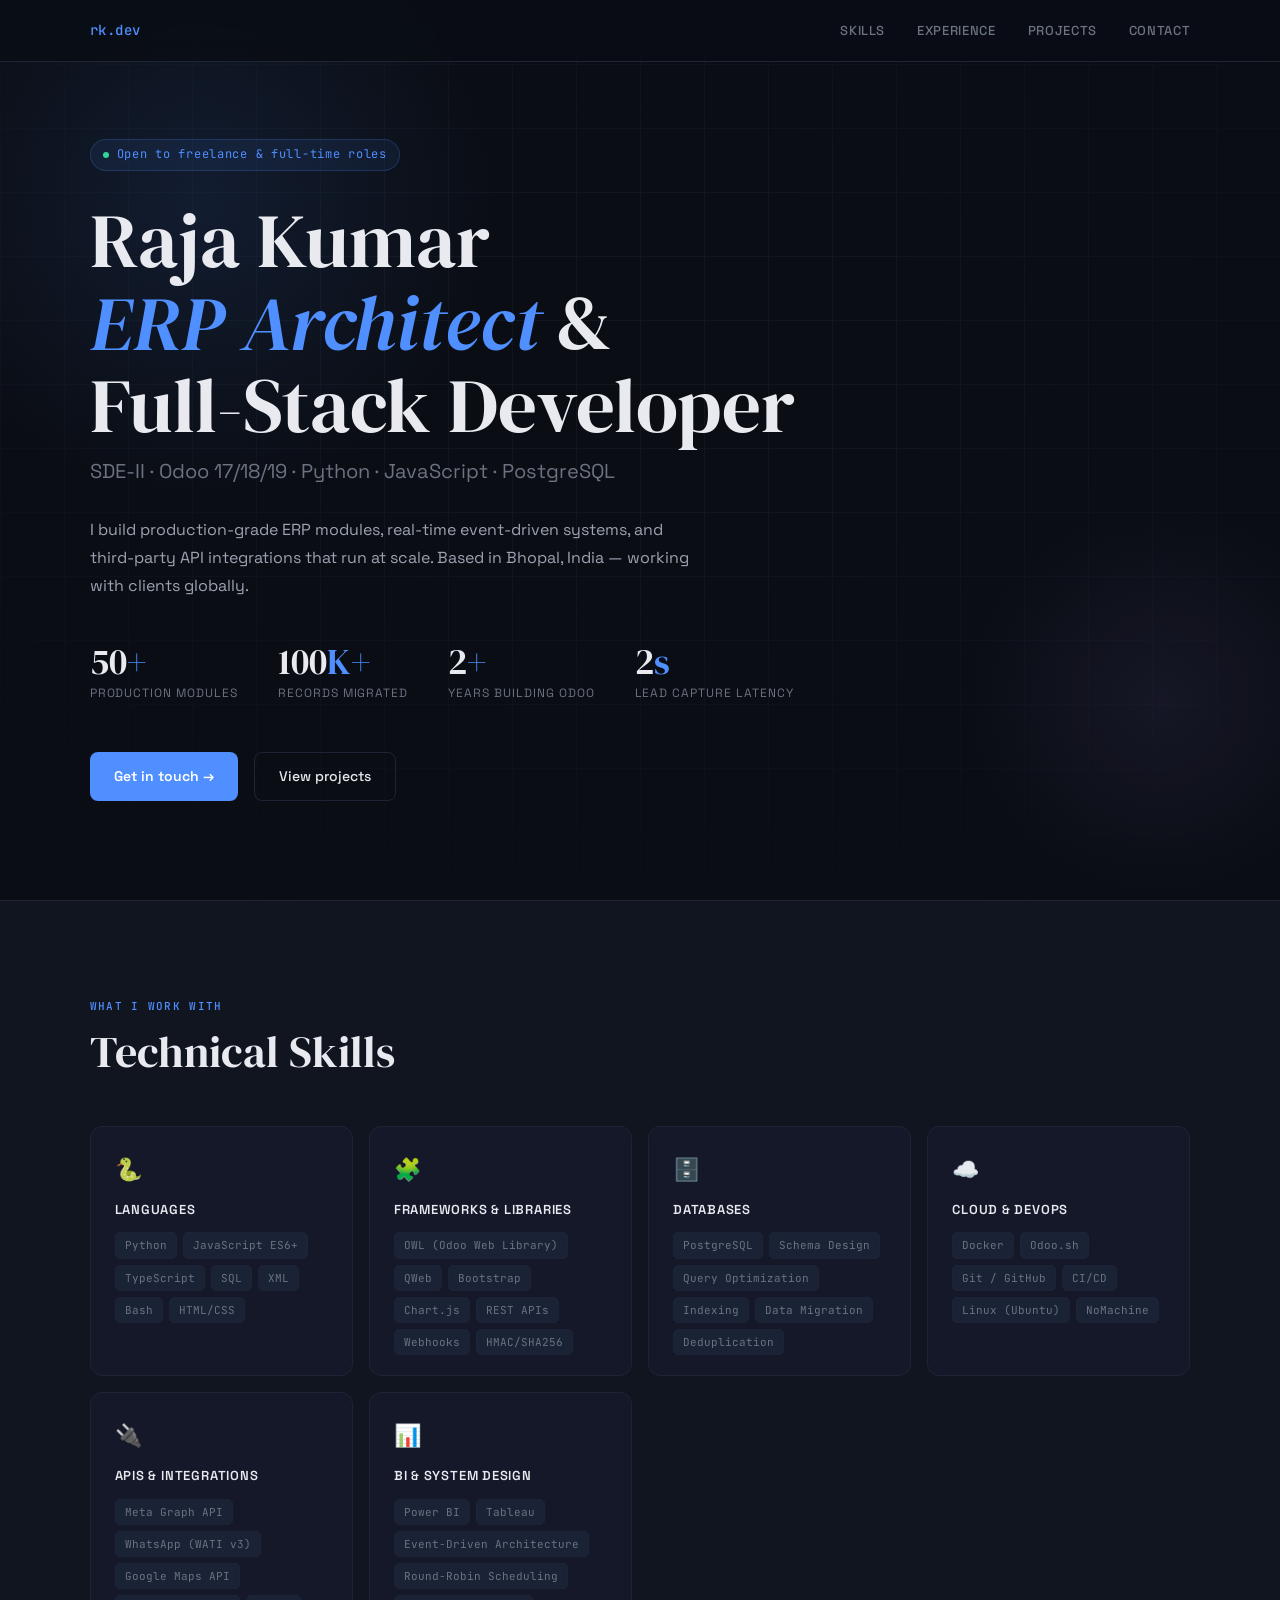
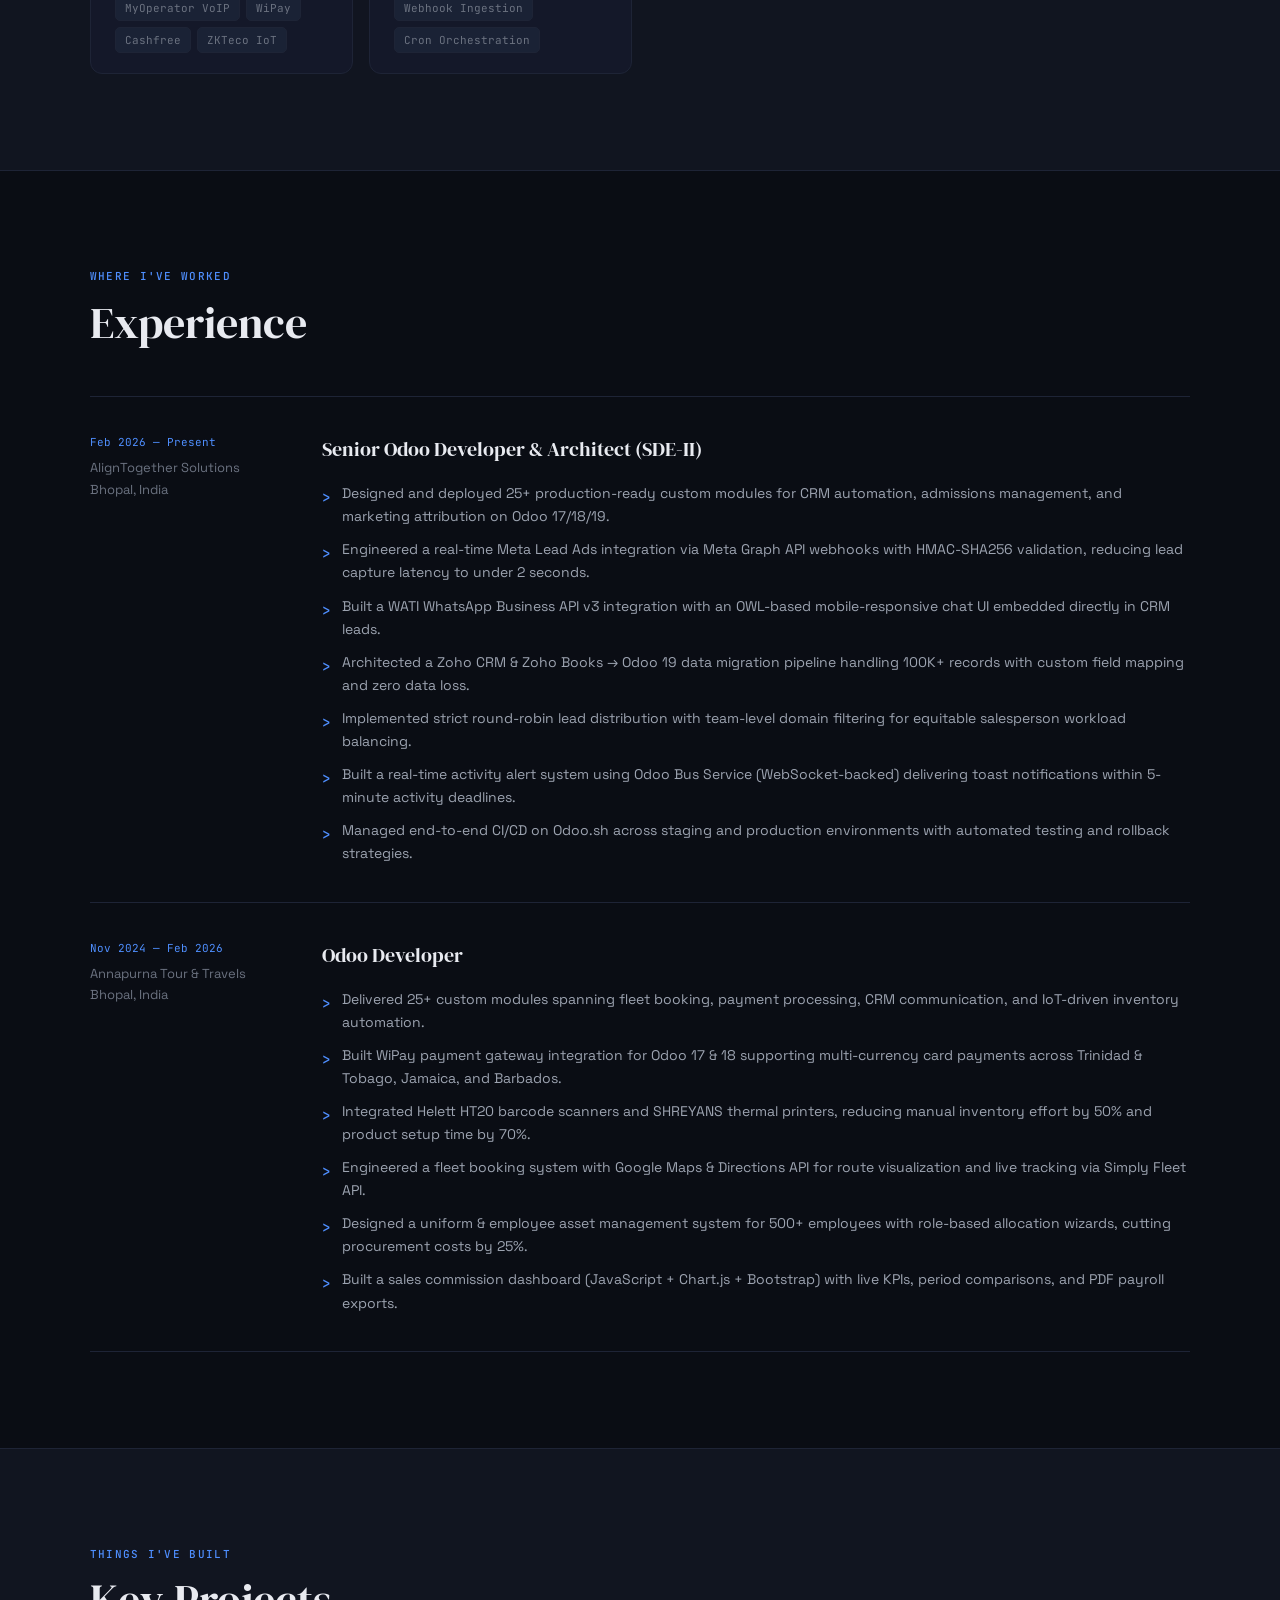
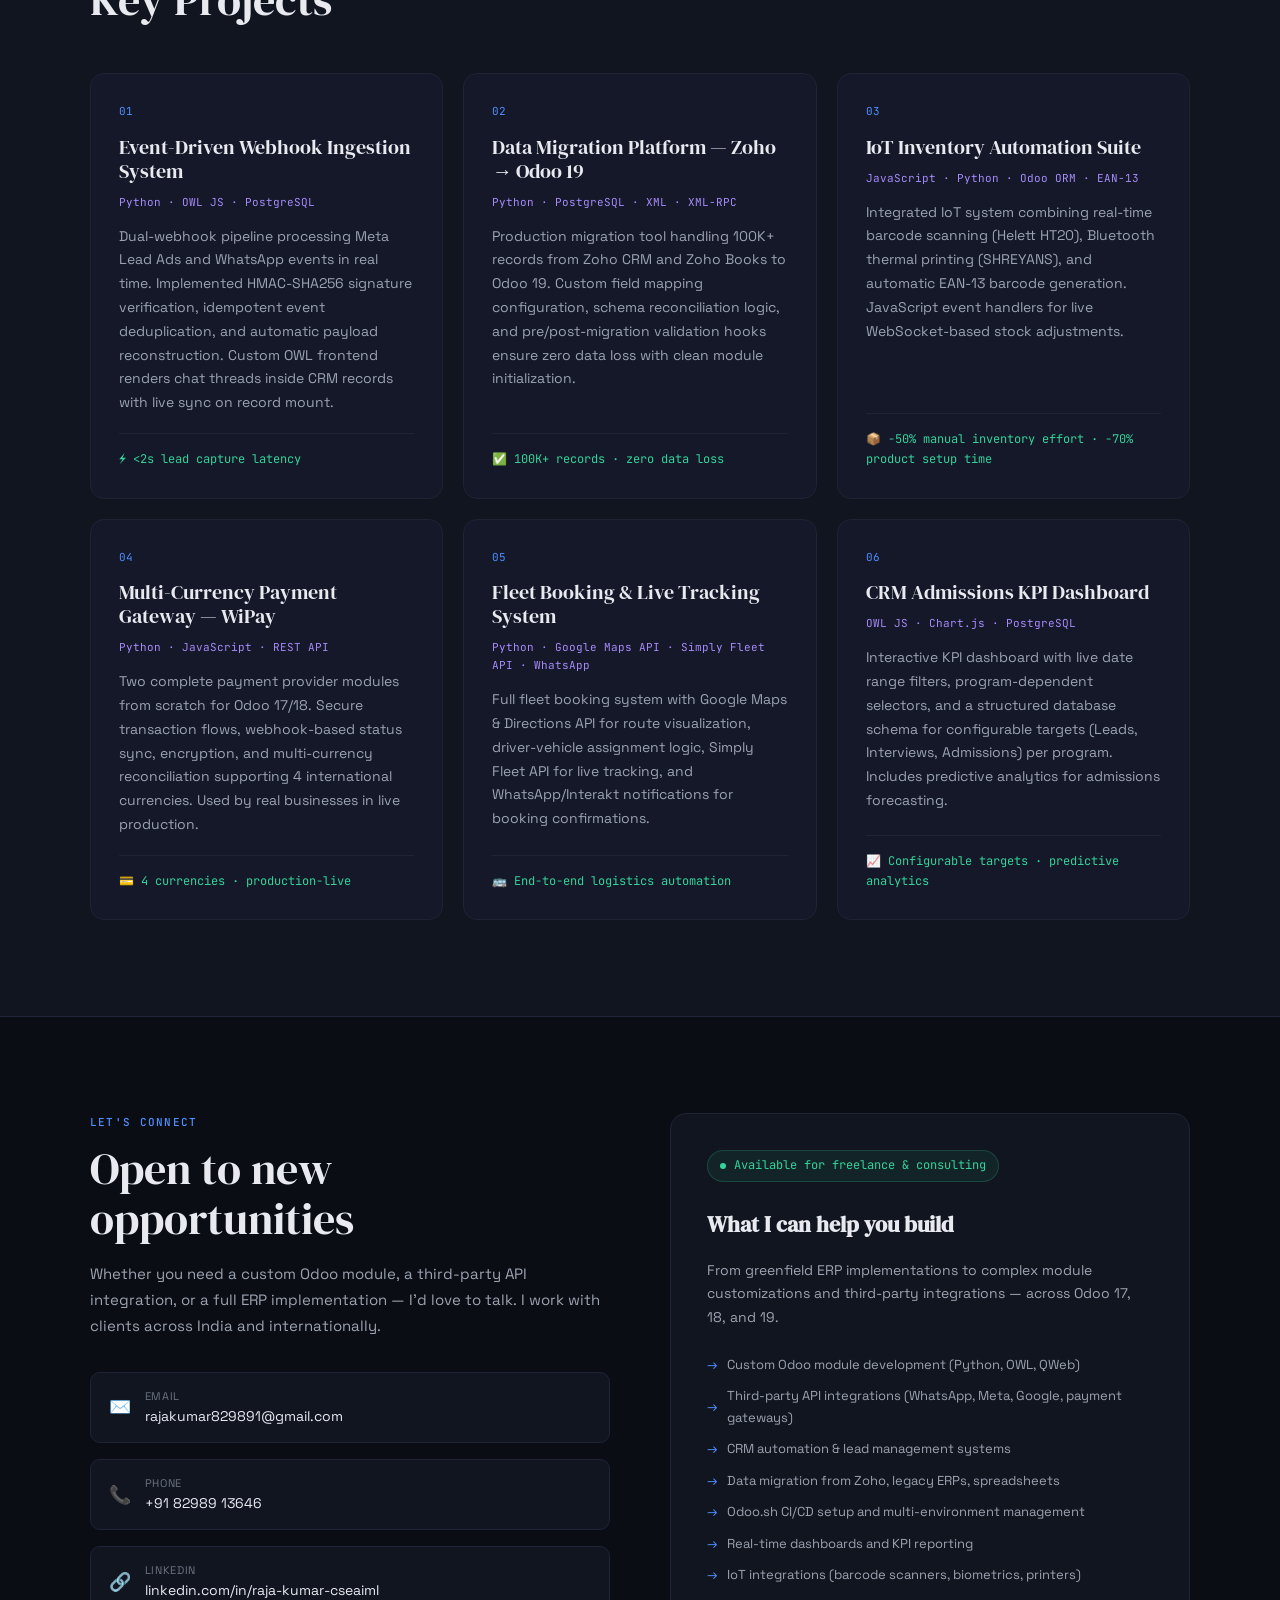
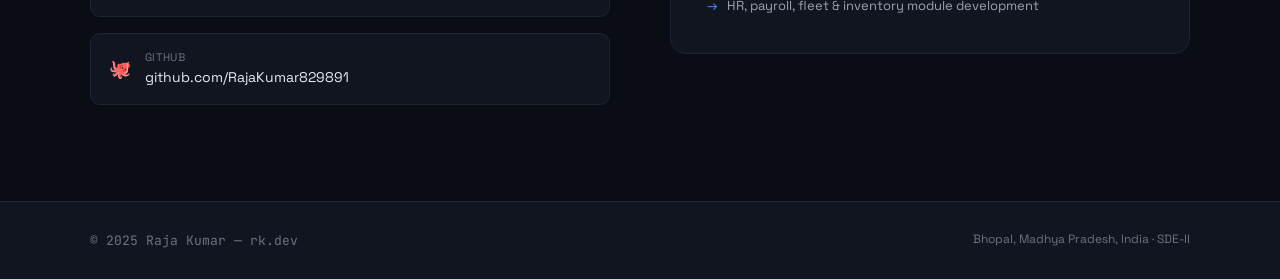
==== index.html @ e26d34e6 "Update index.html" ====
<!DOCTYPE html>
<html lang="en">
<head>
<meta charset="UTF-8">
<meta name="viewport" content="width=device-width, initial-scale=1.0">
<title>Raja Kumar — ERP Architect & Full-Stack Developer</title>
<link rel="preconnect" href="https://fonts.googleapis.com">
<link href="https://fonts.googleapis.com/css2?family=Space+Grotesk:wght@300;400;500;600;700&family=JetBrains+Mono:wght@300;400;500&family=DM+Serif+Display:ital@0;1&display=swap" rel="stylesheet">
<style>
  :root {
    --bg: #0a0d14;
    --surface: #111520;
    --surface2: #171c2b;
    --border: #1e2436;
    --accent: #4f8fff;
    --accent2: #a78bfa;
    --accent3: #34d399;
    --text: #e8eaf0;
    --muted: #6b7280;
    --tag-bg: #1a2235;
    --card: #141829;
  }

  *, *::before, *::after { box-sizing: border-box; margin: 0; padding: 0; }

  html { scroll-behavior: smooth; }

  body {
    background: var(--bg);
    color: var(--text);
    font-family: 'Space Grotesk', sans-serif;
    font-size: 15px;
    line-height: 1.65;
    overflow-x: hidden;
  }

  /* ── NAV ── */
  nav {
    position: fixed; top: 0; left: 0; right: 0; z-index: 100;
    display: flex; justify-content: space-between; align-items: center;
    padding: 18px 7vw;
    background: rgba(10,13,20,0.85);
    backdrop-filter: blur(12px);
    border-bottom: 1px solid var(--border);
  }
  .nav-logo {
    font-family: 'JetBrains Mono', monospace;
    font-size: 14px; font-weight: 500; color: var(--accent);
    letter-spacing: 0.04em;
  }
  .nav-links { display: flex; gap: 32px; list-style: none; }
  .nav-links a {
    font-size: 13px; font-weight: 500; color: var(--muted);
    text-decoration: none; letter-spacing: 0.05em; text-transform: uppercase;
    transition: color 0.2s;
  }
  .nav-links a:hover { color: var(--text); }

  /* ── HERO ── */
  .hero {
    min-height: 100vh;
    display: flex; align-items: center;
    padding: 120px 7vw 80px;
    position: relative; overflow: hidden;
  }
  .hero-grid {
    position: absolute; inset: 0;
    background-image:
      linear-gradient(var(--border) 1px, transparent 1px),
      linear-gradient(90deg, var(--border) 1px, transparent 1px);
    background-size: 64px 64px;
    opacity: 0.35;
    mask-image: radial-gradient(ellipse 80% 70% at 50% 40%, black 30%, transparent 100%);
  }
  .hero-glow {
    position: absolute;
    width: 600px; height: 600px;
    border-radius: 50%;
    background: radial-gradient(circle, rgba(79,143,255,0.12) 0%, transparent 70%);
    top: -100px; left: -100px;
    pointer-events: none;
  }
  .hero-glow2 {
    position: absolute;
    width: 400px; height: 400px;
    border-radius: 50%;
    background: radial-gradient(circle, rgba(167,139,250,0.08) 0%, transparent 70%);
    bottom: 0; right: -80px;
    pointer-events: none;
  }
  .hero-inner { position: relative; max-width: 820px; }
  .hero-eyebrow {
    display: inline-flex; align-items: center; gap: 8px;
    font-family: 'JetBrains Mono', monospace;
    font-size: 12px; font-weight: 400; color: var(--accent);
    background: rgba(79,143,255,0.08);
    border: 1px solid rgba(79,143,255,0.2);
    padding: 5px 12px; border-radius: 100px;
    margin-bottom: 28px; letter-spacing: 0.06em;
  }
  .dot { width: 6px; height: 6px; border-radius: 50%; background: var(--accent3); animation: pulse 2s infinite; }
  @keyframes pulse { 0%,100%{opacity:1;} 50%{opacity:0.4;} }

  .hero h1 {
    font-family: 'DM Serif Display', serif;
    font-size: clamp(44px, 6vw, 80px);
    line-height: 1.08;
    font-weight: 400;
    color: var(--text);
    margin-bottom: 8px;
  }
  .hero h1 span { color: var(--accent); font-style: italic; }
  .hero-sub {
    font-size: clamp(16px, 2vw, 20px);
    color: var(--muted);
    margin-bottom: 28px;
    font-weight: 400;
  }
  .hero-desc {
    font-size: 16px; color: #9ca3b0; max-width: 600px;
    line-height: 1.75; margin-bottom: 44px;
  }
  .hero-stats {
    display: flex; gap: 40px; margin-bottom: 48px;
    flex-wrap: wrap;
  }
  .stat-item { display: flex; flex-direction: column; }
  .stat-num {
    font-family: 'DM Serif Display', serif;
    font-size: 36px; color: var(--text); line-height: 1;
  }
  .stat-num span { color: var(--accent); }
  .stat-label { font-size: 12px; color: var(--muted); text-transform: uppercase; letter-spacing: 0.08em; margin-top: 4px; }

  .hero-ctas { display: flex; gap: 16px; flex-wrap: wrap; }
  .btn-primary {
    display: inline-flex; align-items: center; gap: 8px;
    background: var(--accent); color: #fff;
    padding: 12px 24px; border-radius: 8px;
    font-size: 14px; font-weight: 600; text-decoration: none;
    transition: opacity 0.2s, transform 0.2s;
  }
  .btn-primary:hover { opacity: 0.9; transform: translateY(-1px); }
  .btn-secondary {
    display: inline-flex; align-items: center; gap: 8px;
    background: transparent; color: var(--text);
    padding: 12px 24px; border-radius: 8px;
    border: 1px solid var(--border);
    font-size: 14px; font-weight: 500; text-decoration: none;
    transition: border-color 0.2s, transform 0.2s;
  }
  .btn-secondary:hover { border-color: var(--accent); transform: translateY(-1px); }

  /* ── SECTIONS ── */
  section { padding: 96px 7vw; }
  .section-label {
    font-family: 'JetBrains Mono', monospace;
    font-size: 11px; font-weight: 500; color: var(--accent);
    text-transform: uppercase; letter-spacing: 0.12em;
    margin-bottom: 12px;
  }
  .section-title {
    font-family: 'DM Serif Display', serif;
    font-size: clamp(28px, 3.5vw, 44px);
    font-weight: 400; color: var(--text);
    line-height: 1.15; margin-bottom: 48px;
  }
  .divider {
    width: 100%; height: 1px; background: var(--border);
    margin: 0;
  }

  /* ── SKILLS ── */
  #skills { background: var(--surface); }
  .skills-grid {
    display: grid;
    grid-template-columns: repeat(auto-fit, minmax(260px, 1fr));
    gap: 16px;
  }
  .skill-card {
    background: var(--card);
    border: 1px solid var(--border);
    border-radius: 12px;
    padding: 24px 24px 20px;
    transition: border-color 0.2s, transform 0.2s;
  }
  .skill-card:hover { border-color: rgba(79,143,255,0.35); transform: translateY(-2px); }
  .skill-card-icon { font-size: 22px; margin-bottom: 12px; }
  .skill-card-title {
    font-size: 13px; font-weight: 600; color: var(--text);
    text-transform: uppercase; letter-spacing: 0.06em; margin-bottom: 12px;
  }
  .tags { display: flex; flex-wrap: wrap; gap: 6px; }
  .tag {
    font-family: 'JetBrains Mono', monospace;
    font-size: 11px; color: var(--muted);
    background: var(--tag-bg); border: 1px solid var(--border);
    padding: 3px 9px; border-radius: 5px;
  }

  /* ── EXPERIENCE ── */
  #experience { background: var(--bg); }
  .exp-list { display: flex; flex-direction: column; gap: 0; }
  .exp-item {
    display: grid; grid-template-columns: 200px 1fr;
    gap: 32px; padding: 36px 0;
    border-bottom: 1px solid var(--border);
  }
  .exp-item:first-child { border-top: 1px solid var(--border); }
  .exp-meta {}
  .exp-period {
    font-family: 'JetBrains Mono', monospace;
    font-size: 11px; color: var(--accent); margin-bottom: 6px;
  }
  .exp-company { font-size: 13px; color: var(--muted); font-weight: 400; }
  .exp-role {
    font-family: 'DM Serif Display', serif;
    font-size: 20px; color: var(--text); margin-bottom: 16px;
  }
  .exp-bullets { padding-left: 0; list-style: none; display: flex; flex-direction: column; gap: 10px; }
  .exp-bullets li {
    display: flex; gap: 12px; font-size: 14px; color: #9ca3b0; line-height: 1.65;
  }
  .bullet-dot { color: var(--accent); font-size: 18px; line-height: 1.5; flex-shrink: 0; }

  /* ── PROJECTS ── */
  #projects { background: var(--surface); }
  .projects-grid {
    display: grid;
    grid-template-columns: repeat(auto-fit, minmax(300px, 1fr));
    gap: 20px;
  }
  .project-card {
    background: var(--card);
    border: 1px solid var(--border);
    border-radius: 14px;
    padding: 28px;
    display: flex; flex-direction: column;
    transition: border-color 0.2s, transform 0.2s;
    position: relative; overflow: hidden;
  }
  .project-card::before {
    content: '';
    position: absolute; top: 0; left: 0; right: 0; height: 2px;
    background: linear-gradient(90deg, var(--accent), var(--accent2));
    opacity: 0; transition: opacity 0.2s;
  }
  .project-card:hover { border-color: rgba(79,143,255,0.3); transform: translateY(-3px); }
  .project-card:hover::before { opacity: 1; }
  .project-num {
    font-family: 'JetBrains Mono', monospace;
    font-size: 11px; color: var(--accent); margin-bottom: 14px;
  }
  .project-title {
    font-family: 'DM Serif Display', serif;
    font-size: 20px; color: var(--text); margin-bottom: 10px; line-height: 1.2;
  }
  .project-stack {
    font-family: 'JetBrains Mono', monospace;
    font-size: 11px; color: var(--accent2); margin-bottom: 14px;
  }
  .project-desc { font-size: 14px; color: #9ca3b0; line-height: 1.7; flex: 1; }
  .project-impact {
    margin-top: 18px; padding-top: 16px;
    border-top: 1px solid var(--border);
    font-size: 12px; color: var(--accent3);
    font-family: 'JetBrains Mono', monospace;
  }

  /* ── CONTACT ── */
  #contact { background: var(--bg); }
  .contact-inner {
    display: grid; grid-template-columns: 1fr 1fr; gap: 60px; align-items: start;
  }
  .contact-text { }
  .contact-title {
    font-family: 'DM Serif Display', serif;
    font-size: clamp(28px, 3.5vw, 44px);
    font-weight: 400; color: var(--text); line-height: 1.15; margin-bottom: 16px;
  }
  .contact-desc { font-size: 15px; color: #9ca3b0; line-height: 1.75; margin-bottom: 32px; }
  .contact-links { display: flex; flex-direction: column; gap: 16px; }
  .contact-link {
    display: flex; align-items: center; gap: 14px;
    font-size: 14px; color: var(--text); text-decoration: none;
    padding: 14px 18px;
    background: var(--surface); border: 1px solid var(--border); border-radius: 10px;
    transition: border-color 0.2s;
  }
  .contact-link:hover { border-color: var(--accent); }
  .contact-link-icon { font-size: 18px; width: 22px; text-align: center; }
  .contact-link-label { font-size: 11px; color: var(--muted); text-transform: uppercase; letter-spacing: 0.06em; }
  .contact-right {
    background: var(--surface);
    border: 1px solid var(--border);
    border-radius: 16px;
    padding: 36px;
  }
  .contact-available {
    display: inline-flex; align-items: center; gap: 8px;
    font-family: 'JetBrains Mono', monospace;
    font-size: 12px; color: var(--accent3);
    background: rgba(52,211,153,0.08); border: 1px solid rgba(52,211,153,0.2);
    padding: 5px 12px; border-radius: 100px;
    margin-bottom: 24px;
  }
  .contact-right h3 {
    font-family: 'DM Serif Display', serif;
    font-size: 22px; color: var(--text); margin-bottom: 16px;
  }
  .contact-right p { font-size: 14px; color: #9ca3b0; line-height: 1.7; margin-bottom: 24px; }
  .expertise-list { list-style: none; display: flex; flex-direction: column; gap: 10px; }
  .expertise-list li {
    display: flex; align-items: center; gap: 10px;
    font-size: 13px; color: #9ca3b0;
  }
  .expertise-list li::before { content: '→'; color: var(--accent); font-size: 13px; }

  /* ── FOOTER ── */
  footer {
    background: var(--surface);
    border-top: 1px solid var(--border);
    padding: 28px 7vw;
    display: flex; justify-content: space-between; align-items: center;
    flex-wrap: wrap; gap: 12px;
  }
  .footer-name {
    font-family: 'JetBrains Mono', monospace;
    font-size: 13px; color: var(--muted);
  }
  .footer-note { font-size: 12px; color: var(--muted); }

  /* ── RESPONSIVE ── */
  @media (max-width: 768px) {
    nav { padding: 16px 5vw; }
    .nav-links { display: none; }
    section { padding: 72px 5vw; }
    .hero { padding: 100px 5vw 60px; }
    .exp-item { grid-template-columns: 1fr; gap: 12px; }
    .contact-inner { grid-template-columns: 1fr; gap: 40px; }
    footer { flex-direction: column; text-align: center; }
  }

  /* ── SCROLL REVEAL (lightweight) ── */
  .reveal { opacity: 0; transform: translateY(20px); transition: opacity 0.5s ease, transform 0.5s ease; }
  .reveal.visible { opacity: 1; transform: none; }
</style>
</head>
<body>

<!-- NAV -->
<nav>
  <div class="nav-logo">rk.dev</div>
  <ul class="nav-links">
    <li><a href="#skills">Skills</a></li>
    <li><a href="#experience">Experience</a></li>
    <li><a href="#projects">Projects</a></li>
    <li><a href="#contact">Contact</a></li>
  </ul>
</nav>

<!-- HERO -->
<section class="hero" id="home">
  <div class="hero-grid"></div>
  <div class="hero-glow"></div>
  <div class="hero-glow2"></div>
  <div class="hero-inner">
    <div class="hero-eyebrow">
      <span class="dot"></span>
      Open to freelance & full-time roles
    </div>
    <h1>Raja Kumar<br><span>ERP Architect</span> &<br>Full-Stack Developer</h1>
    <p class="hero-sub">SDE-II · Odoo 17/18/19 · Python · JavaScript · PostgreSQL</p>
    <p class="hero-desc">
      I build production-grade ERP modules, real-time event-driven systems, and third-party API integrations
      that run at scale. Based in Bhopal, India — working with clients globally.
    </p>
    <div class="hero-stats">
      <div class="stat-item">
        <span class="stat-num">50<span>+</span></span>
        <span class="stat-label">Production Modules</span>
      </div>
      <div class="stat-item">
        <span class="stat-num">100<span>K+</span></span>
        <span class="stat-label">Records Migrated</span>
      </div>
      <div class="stat-item">
        <span class="stat-num">2<span>+</span></span>
        <span class="stat-label">Years Building Odoo</span>
      </div>
      <div class="stat-item">
        <span class="stat-num">2<span>s</span></span>
        <span class="stat-label">Lead Capture Latency</span>
      </div>
    </div>
    <div class="hero-ctas">
      <a href="#contact" class="btn-primary">Get in touch →</a>
      <a href="#projects" class="btn-secondary">View projects</a>
    </div>
  </div>
</section>

<div class="divider"></div>

<!-- SKILLS -->
<section id="skills">
  <p class="section-label">What I work with</p>
  <h2 class="section-title">Technical Skills</h2>
  <div class="skills-grid">

    <div class="skill-card reveal">
      <div class="skill-card-icon">🐍</div>
      <div class="skill-card-title">Languages</div>
      <div class="tags">
        <span class="tag">Python</span>
        <span class="tag">JavaScript ES6+</span>
        <span class="tag">TypeScript</span>
        <span class="tag">SQL</span>
        <span class="tag">XML</span>
        <span class="tag">Bash</span>
        <span class="tag">HTML/CSS</span>
      </div>
    </div>

    <div class="skill-card reveal">
      <div class="skill-card-icon">🧩</div>
      <div class="skill-card-title">Frameworks & Libraries</div>
      <div class="tags">
        <span class="tag">OWL (Odoo Web Library)</span>
        <span class="tag">QWeb</span>
        <span class="tag">Bootstrap</span>
        <span class="tag">Chart.js</span>
        <span class="tag">REST APIs</span>
        <span class="tag">Webhooks</span>
        <span class="tag">HMAC/SHA256</span>
      </div>
    </div>

    <div class="skill-card reveal">
      <div class="skill-card-icon">🗄️</div>
      <div class="skill-card-title">Databases</div>
      <div class="tags">
        <span class="tag">PostgreSQL</span>
        <span class="tag">Schema Design</span>
        <span class="tag">Query Optimization</span>
        <span class="tag">Indexing</span>
        <span class="tag">Data Migration</span>
        <span class="tag">Deduplication</span>
      </div>
    </div>

    <div class="skill-card reveal">
      <div class="skill-card-icon">☁️</div>
      <div class="skill-card-title">Cloud & DevOps</div>
      <div class="tags">
        <span class="tag">Docker</span>
        <span class="tag">Odoo.sh</span>
        <span class="tag">Git / GitHub</span>
        <span class="tag">CI/CD</span>
        <span class="tag">Linux (Ubuntu)</span>
        <span class="tag">NoMachine</span>
      </div>
    </div>

    <div class="skill-card reveal">
      <div class="skill-card-icon">🔌</div>
      <div class="skill-card-title">APIs & Integrations</div>
      <div class="tags">
        <span class="tag">Meta Graph API</span>
        <span class="tag">WhatsApp (WATI v3)</span>
        <span class="tag">Google Maps API</span>
        <span class="tag">MyOperator VoIP</span>
        <span class="tag">WiPay</span>
        <span class="tag">Cashfree</span>
        <span class="tag">ZKTeco IoT</span>
      </div>
    </div>

    <div class="skill-card reveal">
      <div class="skill-card-icon">📊</div>
      <div class="skill-card-title">BI & System Design</div>
      <div class="tags">
        <span class="tag">Power BI</span>
        <span class="tag">Tableau</span>
        <span class="tag">Event-Driven Architecture</span>
        <span class="tag">Round-Robin Scheduling</span>
        <span class="tag">Webhook Ingestion</span>
        <span class="tag">Cron Orchestration</span>
      </div>
    </div>

  </div>
</section>

<div class="divider"></div>

<!-- EXPERIENCE -->
<section id="experience">
  <p class="section-label">Where I've worked</p>
  <h2 class="section-title">Experience</h2>

  <div class="exp-list">

    <div class="exp-item reveal">
      <div class="exp-meta">
        <div class="exp-period">Feb 2026 — Present</div>
        <div class="exp-company">AlignTogether Solutions<br>Bhopal, India</div>
      </div>
      <div class="exp-body">
        <div class="exp-role">Senior Odoo Developer & Architect (SDE-II)</div>
        <ul class="exp-bullets">
          <li><span class="bullet-dot">›</span>Designed and deployed 25+ production-ready custom modules for CRM automation, admissions management, and marketing attribution on Odoo 17/18/19.</li>
          <li><span class="bullet-dot">›</span>Engineered a real-time Meta Lead Ads integration via Meta Graph API webhooks with HMAC-SHA256 validation, reducing lead capture latency to under 2 seconds.</li>
          <li><span class="bullet-dot">›</span>Built a WATI WhatsApp Business API v3 integration with an OWL-based mobile-responsive chat UI embedded directly in CRM leads.</li>
          <li><span class="bullet-dot">›</span>Architected a Zoho CRM &amp; Zoho Books → Odoo 19 data migration pipeline handling 100K+ records with custom field mapping and zero data loss.</li>
          <li><span class="bullet-dot">›</span>Implemented strict round-robin lead distribution with team-level domain filtering for equitable salesperson workload balancing.</li>
          <li><span class="bullet-dot">›</span>Built a real-time activity alert system using Odoo Bus Service (WebSocket-backed) delivering toast notifications within 5-minute activity deadlines.</li>
          <li><span class="bullet-dot">›</span>Managed end-to-end CI/CD on Odoo.sh across staging and production environments with automated testing and rollback strategies.</li>
        </ul>
      </div>
    </div>

    <div class="exp-item reveal">
      <div class="exp-meta">
        <div class="exp-period">Nov 2024 — Feb 2026</div>
        <div class="exp-company">Annapurna Tour &amp; Travels<br>Bhopal, India</div>
      </div>
      <div class="exp-body">
        <div class="exp-role">Odoo Developer</div>
        <ul class="exp-bullets">
          <li><span class="bullet-dot">›</span>Delivered 25+ custom modules spanning fleet booking, payment processing, CRM communication, and IoT-driven inventory automation.</li>
          <li><span class="bullet-dot">›</span>Built WiPay payment gateway integration for Odoo 17 &amp; 18 supporting multi-currency card payments across Trinidad &amp; Tobago, Jamaica, and Barbados.</li>
          <li><span class="bullet-dot">›</span>Integrated Helett HT20 barcode scanners and SHREYANS thermal printers, reducing manual inventory effort by 50% and product setup time by 70%.</li>
          <li><span class="bullet-dot">›</span>Engineered a fleet booking system with Google Maps &amp; Directions API for route visualization and live tracking via Simply Fleet API.</li>
          <li><span class="bullet-dot">›</span>Designed a uniform &amp; employee asset management system for 500+ employees with role-based allocation wizards, cutting procurement costs by 25%.</li>
          <li><span class="bullet-dot">›</span>Built a sales commission dashboard (JavaScript + Chart.js + Bootstrap) with live KPIs, period comparisons, and PDF payroll exports.</li>
        </ul>
      </div>
    </div>

  </div>
</section>

<div class="divider"></div>

<!-- PROJECTS -->
<section id="projects">
  <p class="section-label">Things I've built</p>
  <h2 class="section-title">Key Projects</h2>
  <div class="projects-grid">

    <div class="project-card reveal">
      <div class="project-num">01</div>
      <div class="project-title">Event-Driven Webhook Ingestion System</div>
      <div class="project-stack">Python · OWL JS · PostgreSQL</div>
      <div class="project-desc">
        Dual-webhook pipeline processing Meta Lead Ads and WhatsApp events in real time.
        Implemented HMAC-SHA256 signature verification, idempotent event deduplication,
        and automatic payload reconstruction. Custom OWL frontend renders chat threads
        inside CRM records with live sync on record mount.
      </div>
      <div class="project-impact">⚡ &lt;2s lead capture latency</div>
    </div>

    <div class="project-card reveal">
      <div class="project-num">02</div>
      <div class="project-title">Data Migration Platform — Zoho → Odoo 19</div>
      <div class="project-stack">Python · PostgreSQL · XML · XML-RPC</div>
      <div class="project-desc">
        Production migration tool handling 100K+ records from Zoho CRM and Zoho Books
        to Odoo 19. Custom field mapping configuration, schema reconciliation logic,
        and pre/post-migration validation hooks ensure zero data loss with clean
        module initialization.
      </div>
      <div class="project-impact">✅ 100K+ records · zero data loss</div>
    </div>

    <div class="project-card reveal">
      <div class="project-num">03</div>
      <div class="project-title">IoT Inventory Automation Suite</div>
      <div class="project-stack">JavaScript · Python · Odoo ORM · EAN-13</div>
      <div class="project-desc">
        Integrated IoT system combining real-time barcode scanning (Helett HT20),
        Bluetooth thermal printing (SHREYANS), and automatic EAN-13 barcode generation.
        JavaScript event handlers for live WebSocket-based stock adjustments.
      </div>
      <div class="project-impact">📦 −50% manual inventory effort · −70% product setup time</div>
    </div>

    <div class="project-card reveal">
      <div class="project-num">04</div>
      <div class="project-title">Multi-Currency Payment Gateway — WiPay</div>
      <div class="project-stack">Python · JavaScript · REST API</div>
      <div class="project-desc">
        Two complete payment provider modules from scratch for Odoo 17/18. Secure
        transaction flows, webhook-based status sync, encryption, and multi-currency
        reconciliation supporting 4 international currencies. Used by real businesses
        in live production.
      </div>
      <div class="project-impact">💳 4 currencies · production-live</div>
    </div>

    <div class="project-card reveal">
      <div class="project-num">05</div>
      <div class="project-title">Fleet Booking & Live Tracking System</div>
      <div class="project-stack">Python · Google Maps API · Simply Fleet API · WhatsApp</div>
      <div class="project-desc">
        Full fleet booking system with Google Maps &amp; Directions API for route visualization,
        driver-vehicle assignment logic, Simply Fleet API for live tracking, and
        WhatsApp/Interakt notifications for booking confirmations.
      </div>
      <div class="project-impact">🚌 End-to-end logistics automation</div>
    </div>

    <div class="project-card reveal">
      <div class="project-num">06</div>
      <div class="project-title">CRM Admissions KPI Dashboard</div>
      <div class="project-stack">OWL JS · Chart.js · PostgreSQL</div>
      <div class="project-desc">
        Interactive KPI dashboard with live date range filters, program-dependent selectors,
        and a structured database schema for configurable targets (Leads, Interviews,
        Admissions) per program. Includes predictive analytics for admissions forecasting.
      </div>
      <div class="project-impact">📈 Configurable targets · predictive analytics</div>
    </div>

  </div>
</section>

<div class="divider"></div>

<!-- CONTACT -->
<section id="contact">
  <div class="contact-inner">
    <div class="contact-text reveal">
      <p class="section-label">Let's connect</p>
      <h2 class="contact-title">Open to new<br>opportunities</h2>
      <p class="contact-desc">
        Whether you need a custom Odoo module, a third-party API integration,
        or a full ERP implementation — I'd love to talk. I work with clients
        across India and internationally.
      </p>
      <div class="contact-links">
        <a href="mailto:rajakumar829891@gmail.com" class="contact-link">
          <span class="contact-link-icon">✉️</span>
          <div>
            <div class="contact-link-label">Email</div>
            <div>rajakumar829891@gmail.com</div>
          </div>
        </a>
        <a href="tel:+918298913646" class="contact-link">
          <span class="contact-link-icon">📞</span>
          <div>
            <div class="contact-link-label">Phone</div>
            <div>+91 82989 13646</div>
          </div>
        </a>
        <a href="https://linkedin.com/in/raja-kumar-cseaiml" target="_blank" class="contact-link">
          <span class="contact-link-icon">🔗</span>
          <div>
            <div class="contact-link-label">LinkedIn</div>
            <div>linkedin.com/in/raja-kumar-cseaiml</div>
          </div>
        </a>
        <a href="https://github.com/RajaKumar829891" target="_blank" class="contact-link">
          <span class="contact-link-icon">🐙</span>
          <div>
            <div class="contact-link-label">GitHub</div>
            <div>github.com/RajaKumar829891</div>
          </div>
        </a>
      </div>
    </div>

    <div class="contact-right reveal">
      <div class="contact-available">
        <span class="dot"></span>
        Available for freelance & consulting
      </div>
      <h3>What I can help you build</h3>
      <p>From greenfield ERP implementations to complex module customizations and third-party integrations — across Odoo 17, 18, and 19.</p>
      <ul class="expertise-list">
        <li>Custom Odoo module development (Python, OWL, QWeb)</li>
        <li>Third-party API integrations (WhatsApp, Meta, Google, payment gateways)</li>
        <li>CRM automation & lead management systems</li>
        <li>Data migration from Zoho, legacy ERPs, spreadsheets</li>
        <li>Odoo.sh CI/CD setup and multi-environment management</li>
        <li>Real-time dashboards and KPI reporting</li>
        <li>IoT integrations (barcode scanners, biometrics, printers)</li>
        <li>HR, payroll, fleet & inventory module development</li>
      </ul>
    </div>
  </div>
</section>

<!-- FOOTER -->
<footer>
  <span class="footer-name">© 2025 Raja Kumar — rk.dev</span>
  <span class="footer-note">Bhopal, Madhya Pradesh, India · SDE-II</span>
</footer>

<script>
  // Scroll reveal
  const reveals = document.querySelectorAll('.reveal');
  const io = new IntersectionObserver((entries) => {
    entries.forEach(e => {
      if (e.isIntersecting) {
        e.target.classList.add('visible');
        io.unobserve(e.target);
      }
    });
  }, { threshold: 0.1 });
  reveals.forEach(el => io.observe(el));

  // Stagger cards
  document.querySelectorAll('.skills-grid .skill-card, .projects-grid .project-card').forEach((el, i) => {
    el.style.transitionDelay = `${(i % 3) * 80}ms`;
  });
</script>
</body>
</html>
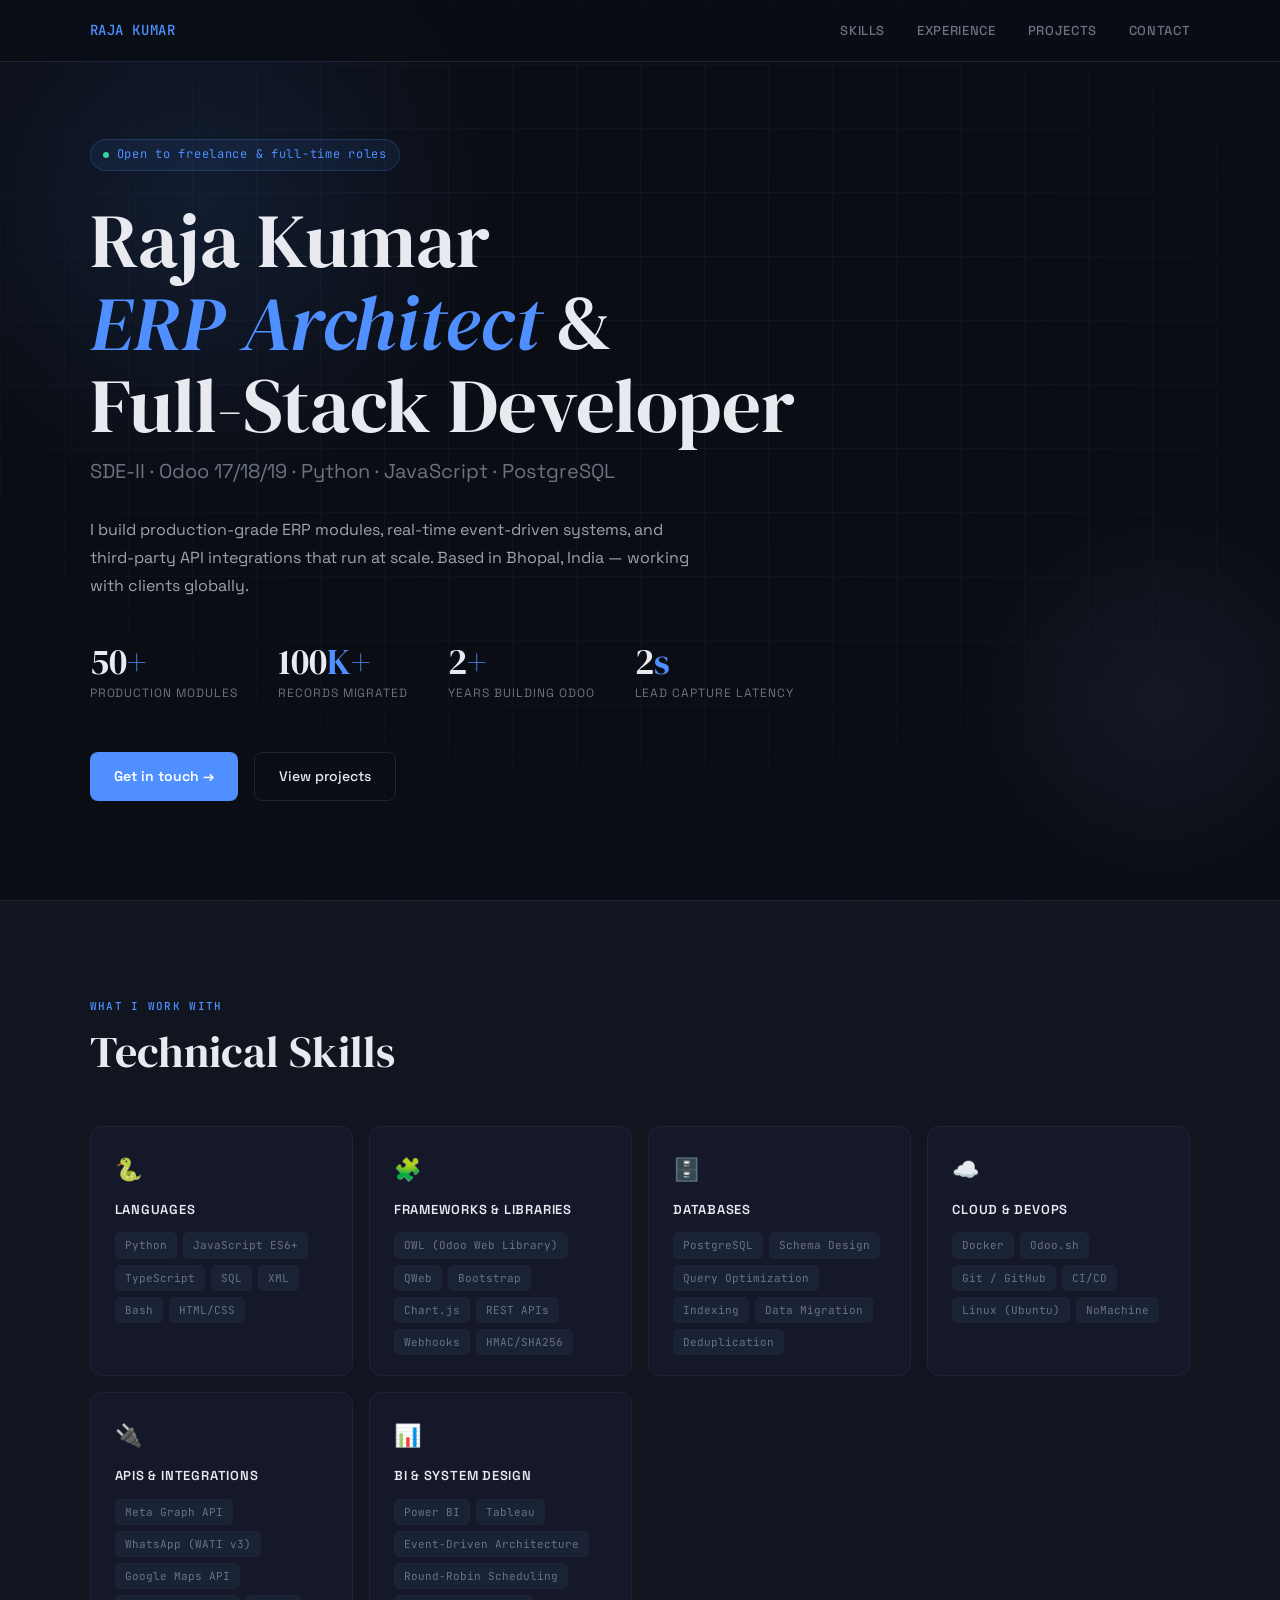
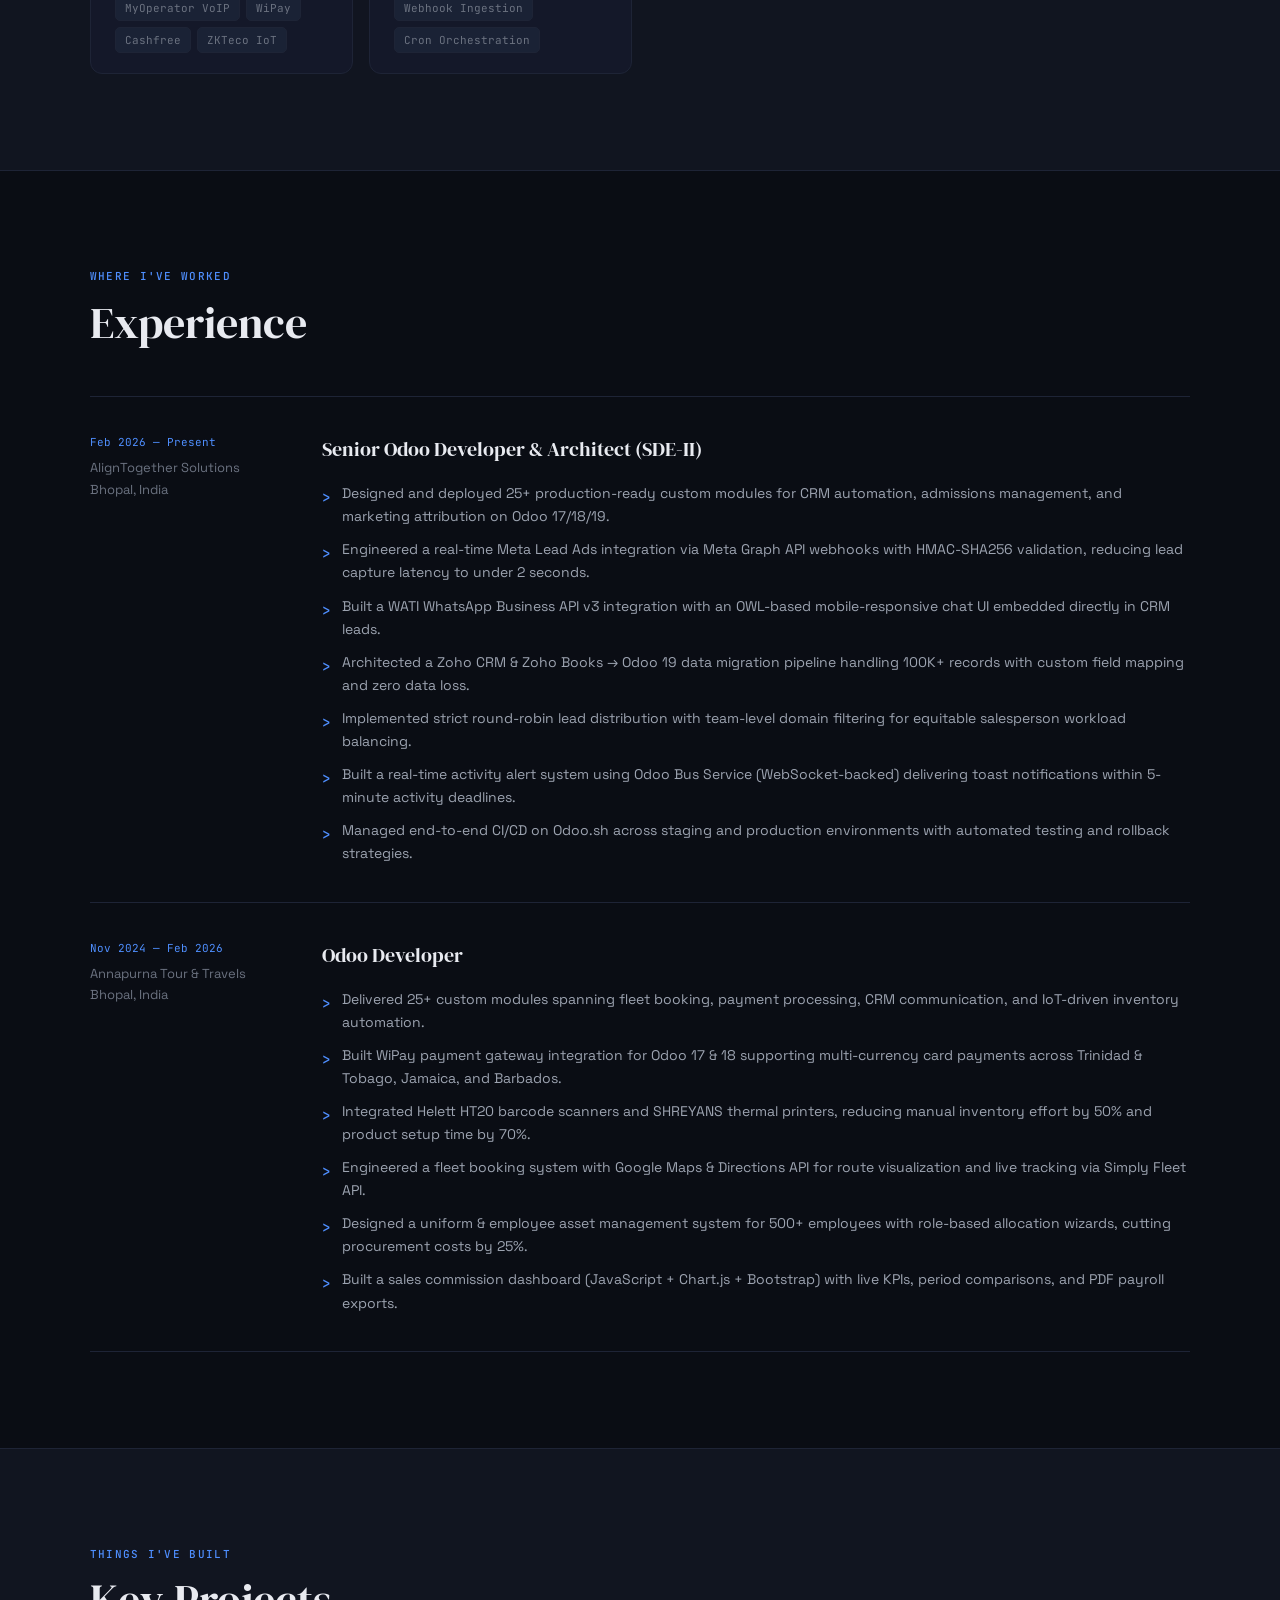
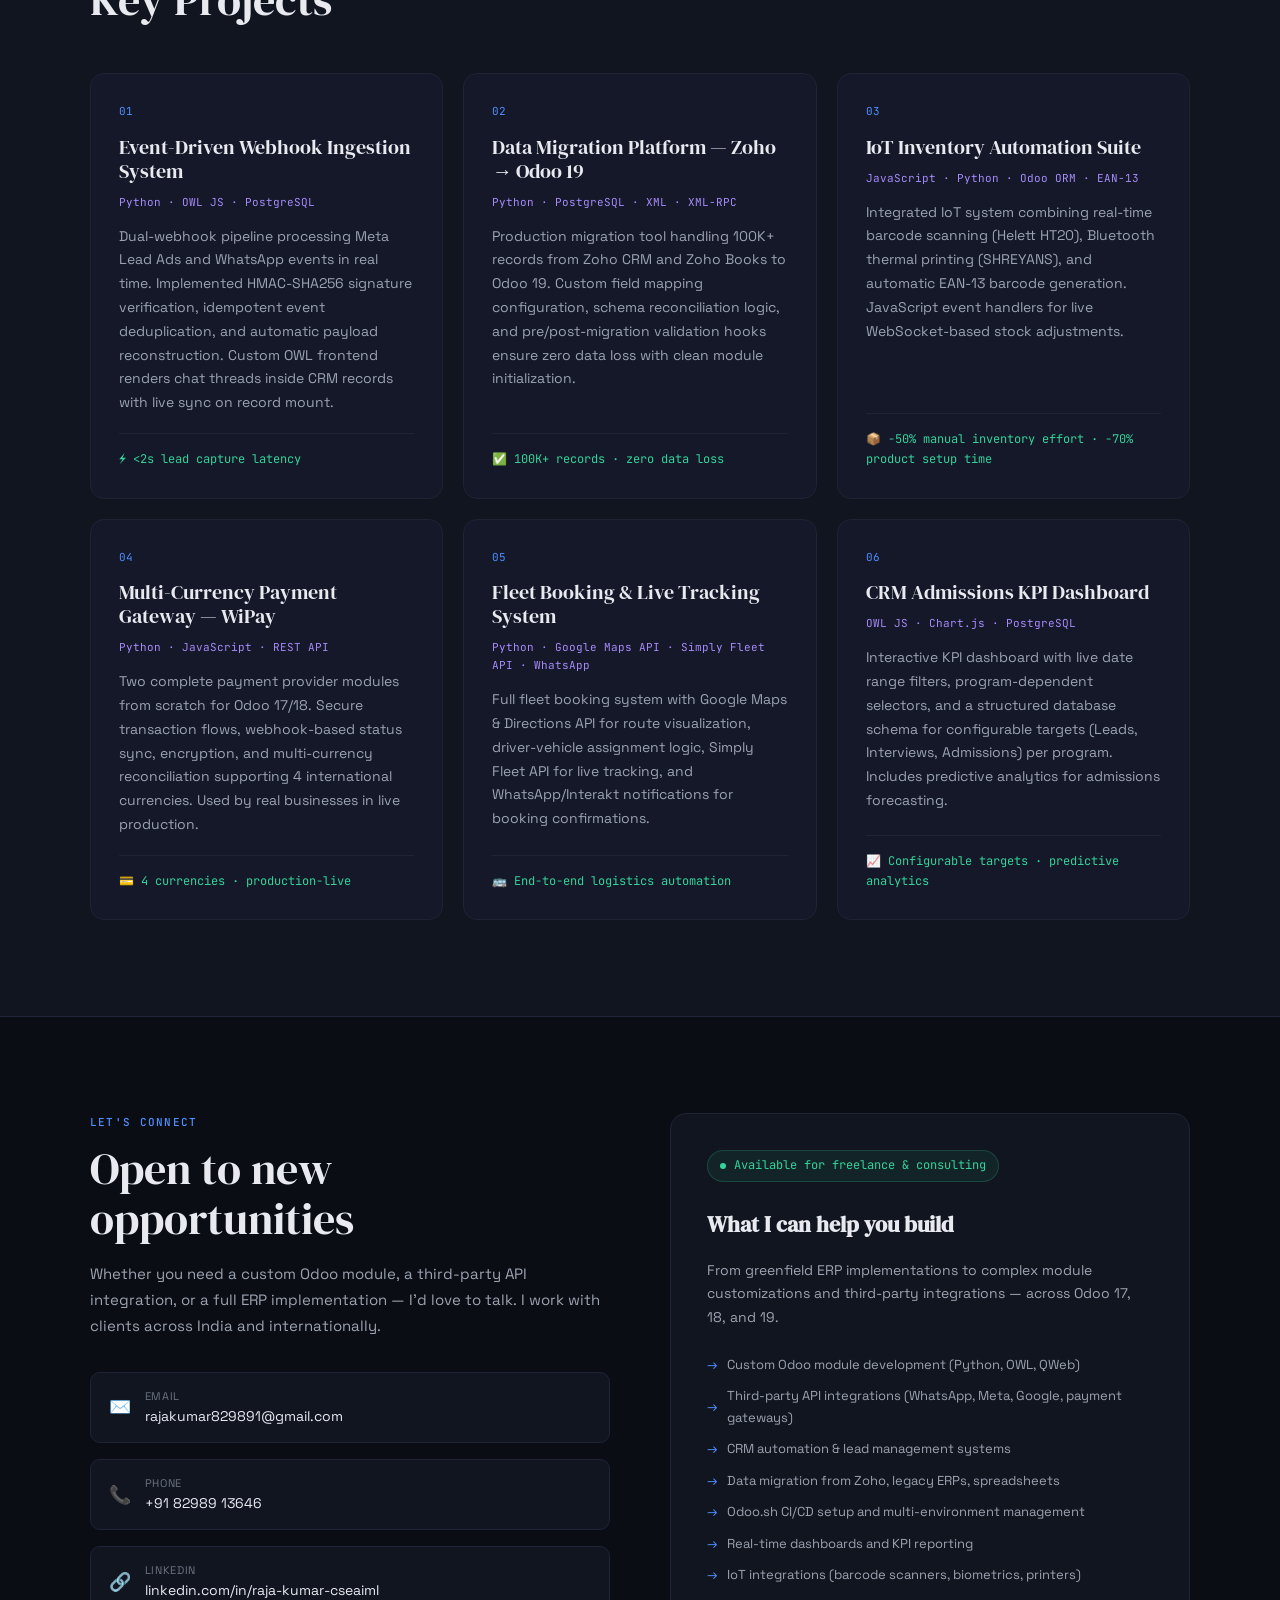
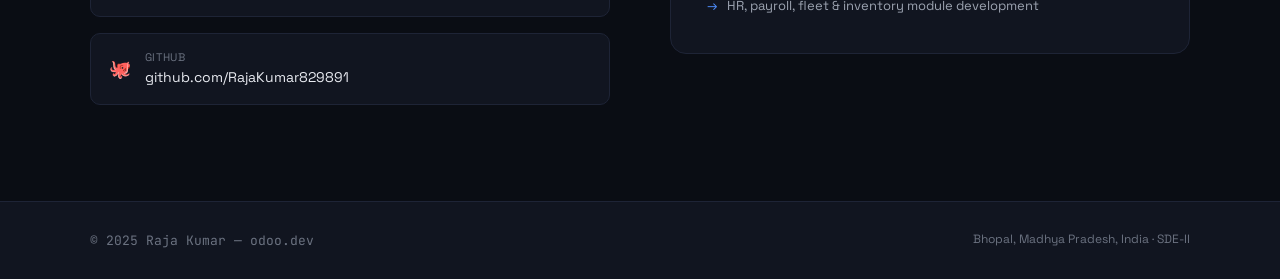
==== commit 8e87011e: "Update index.html" ====
--- a/index.html
+++ b/index.html
@@ -350,7 +350,7 @@
 
 <!-- NAV -->
 <nav>
-  <div class="nav-logo">rk.dev</div>
+  <div class="nav-logo">RAJA KUMAR</div>
   <ul class="nav-links">
     <li><a href="#skills">Skills</a></li>
     <li><a href="#experience">Experience</a></li>
@@ -695,7 +695,7 @@
 
 <!-- FOOTER -->
 <footer>
-  <span class="footer-name">© 2025 Raja Kumar — rk.dev</span>
+  <span class="footer-name">© 2025 Raja Kumar — odoo.dev</span>
   <span class="footer-note">Bhopal, Madhya Pradesh, India · SDE-II</span>
 </footer>
 
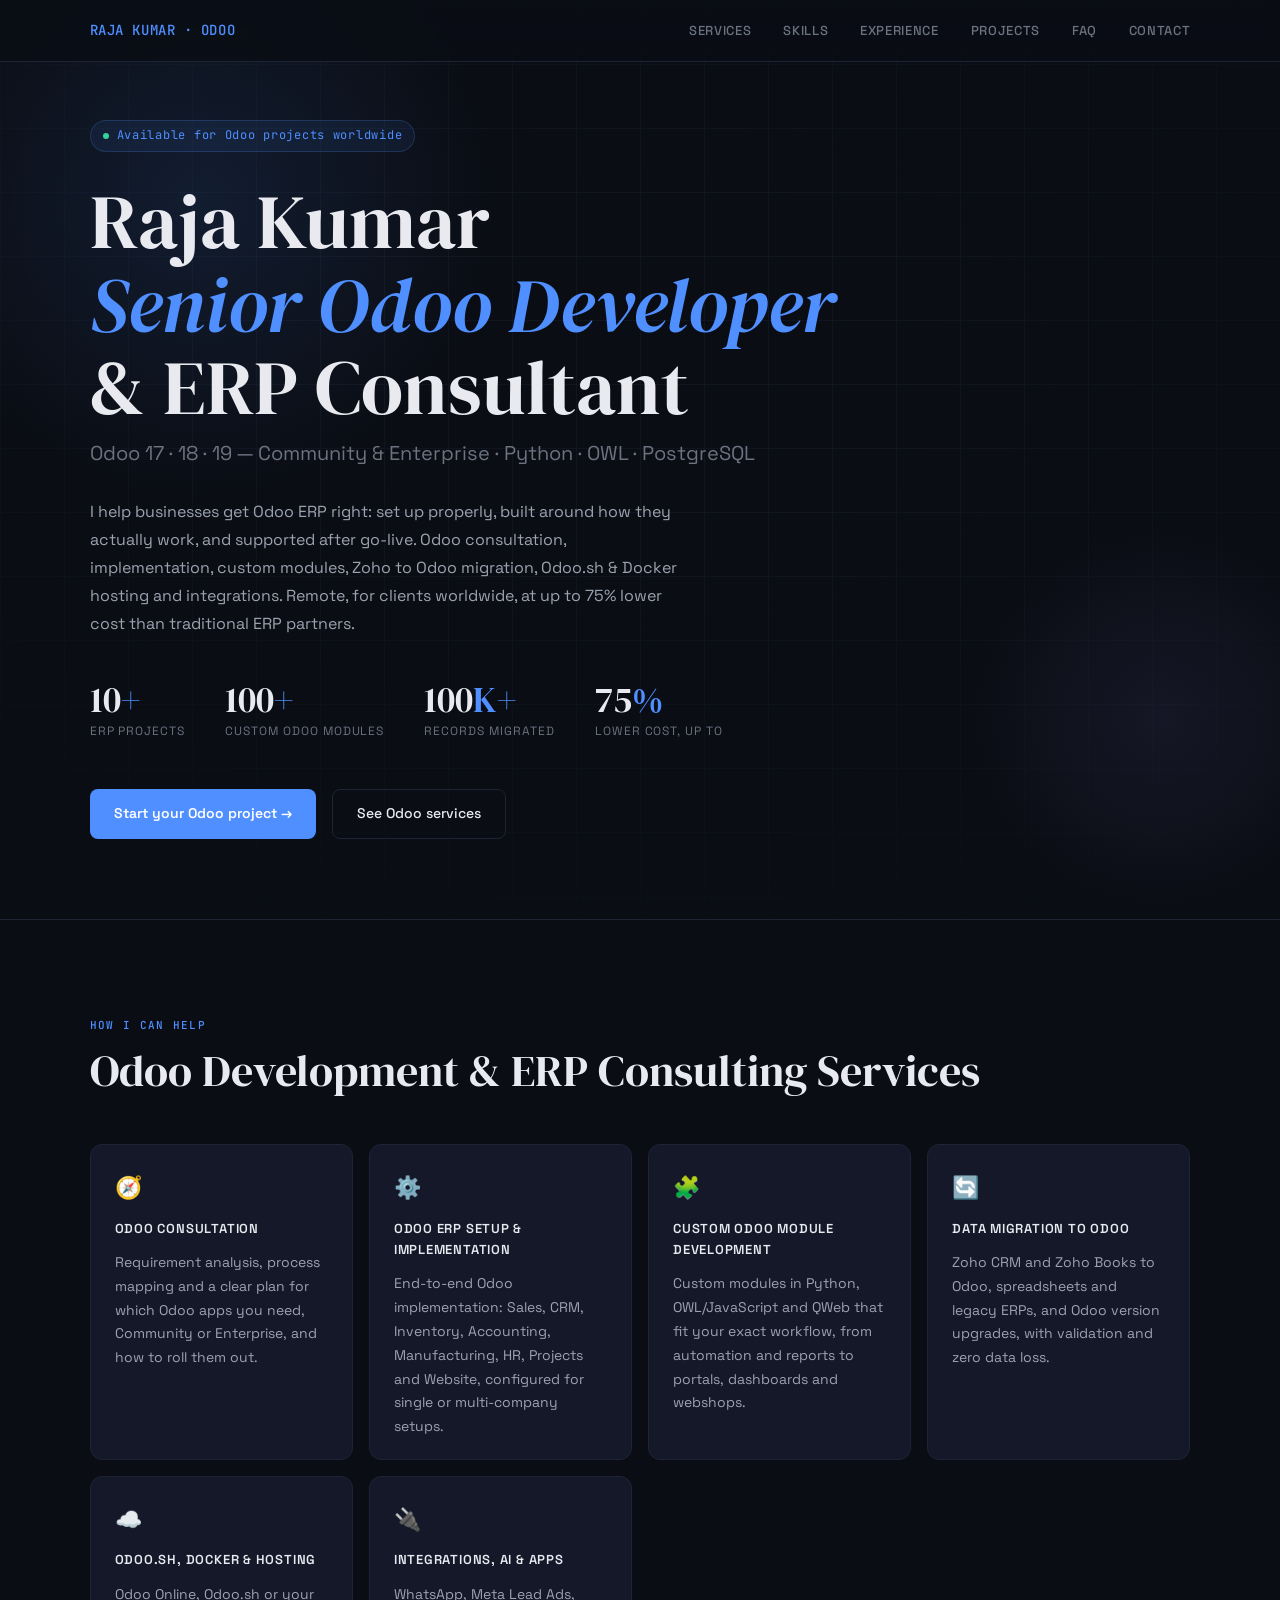
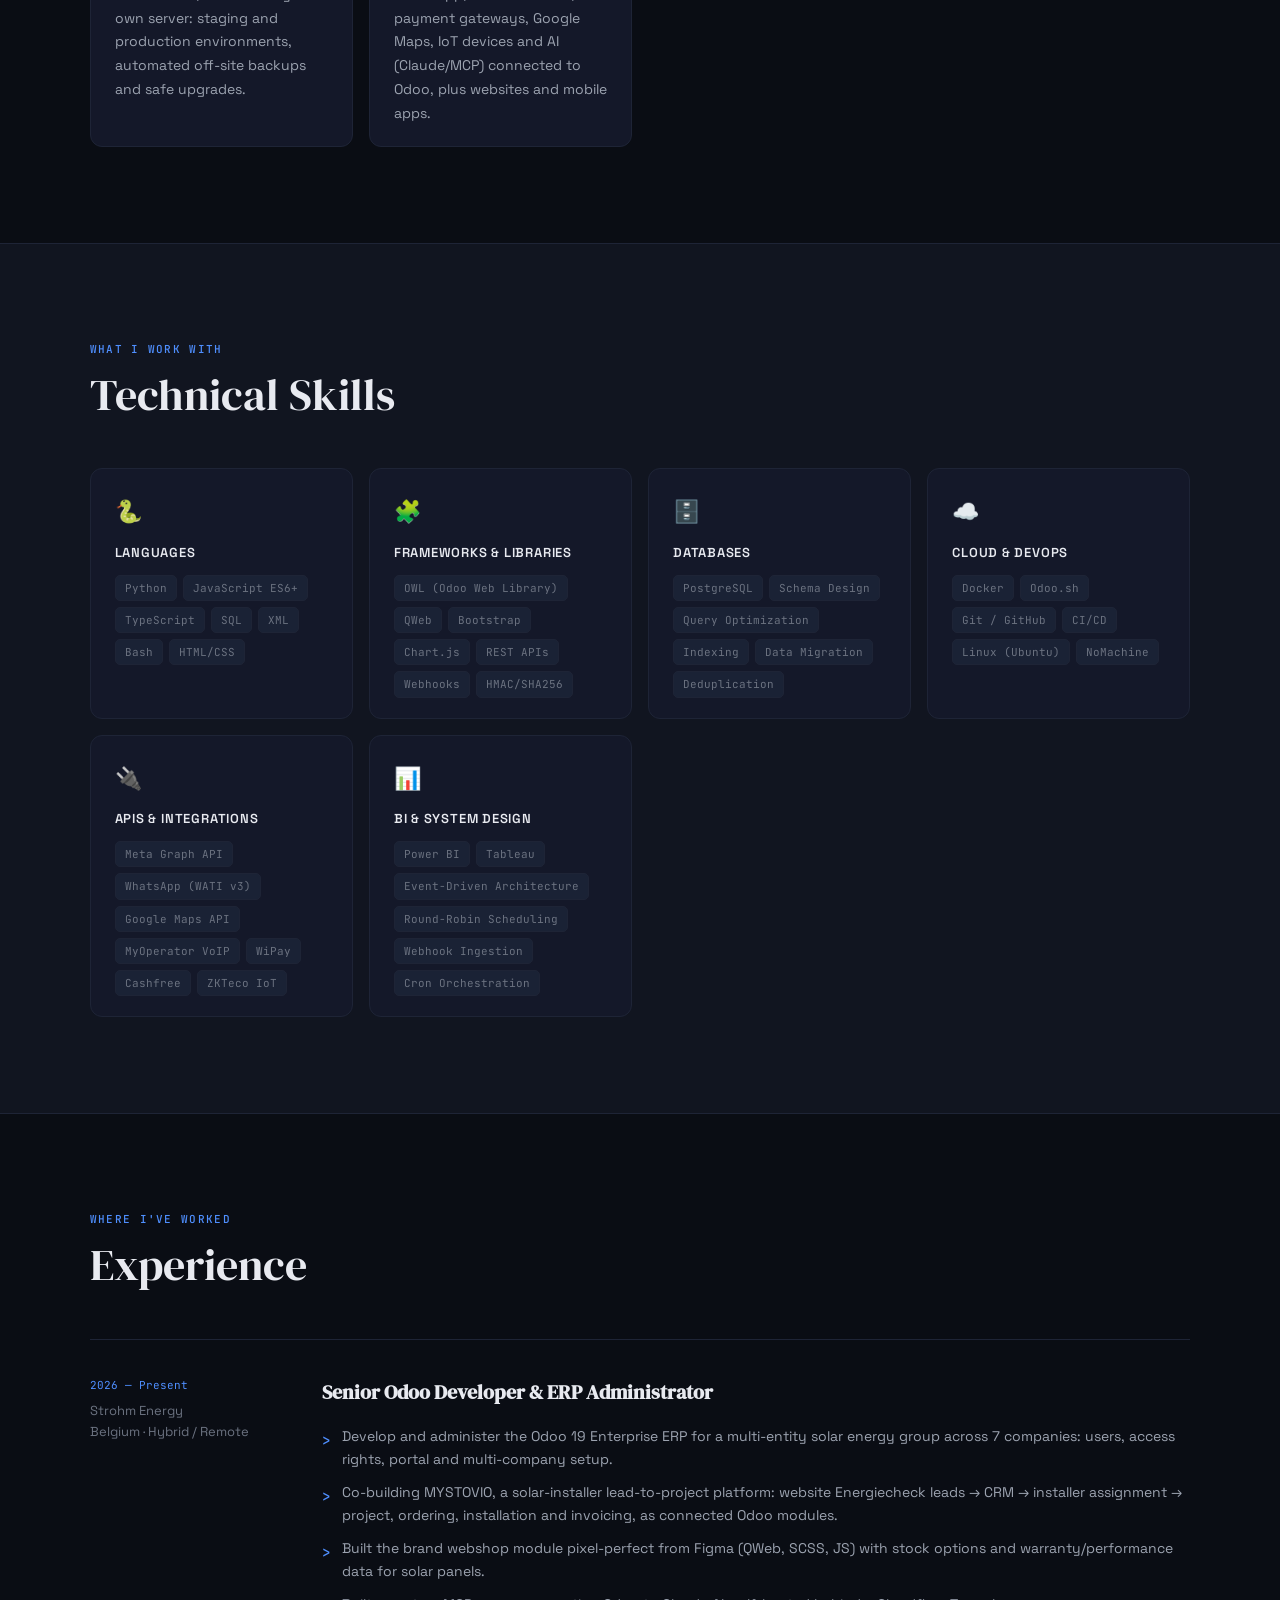
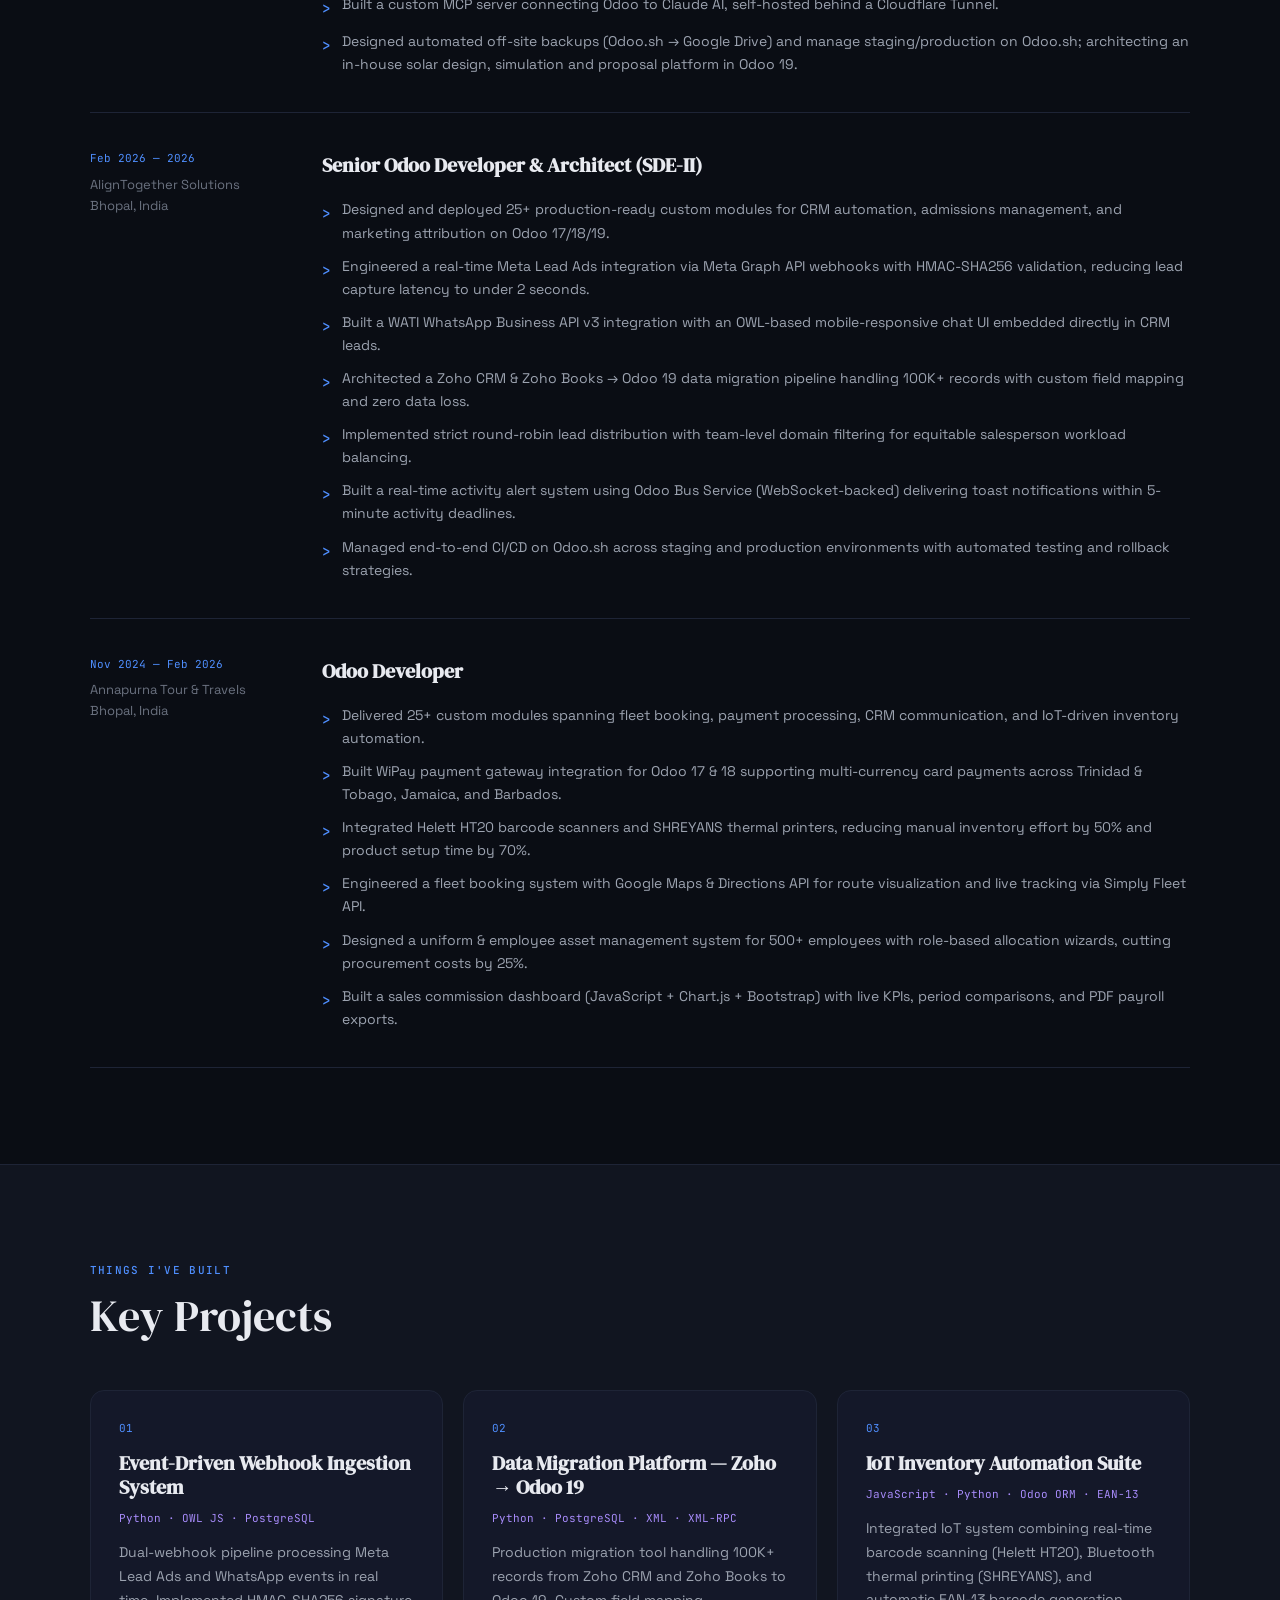
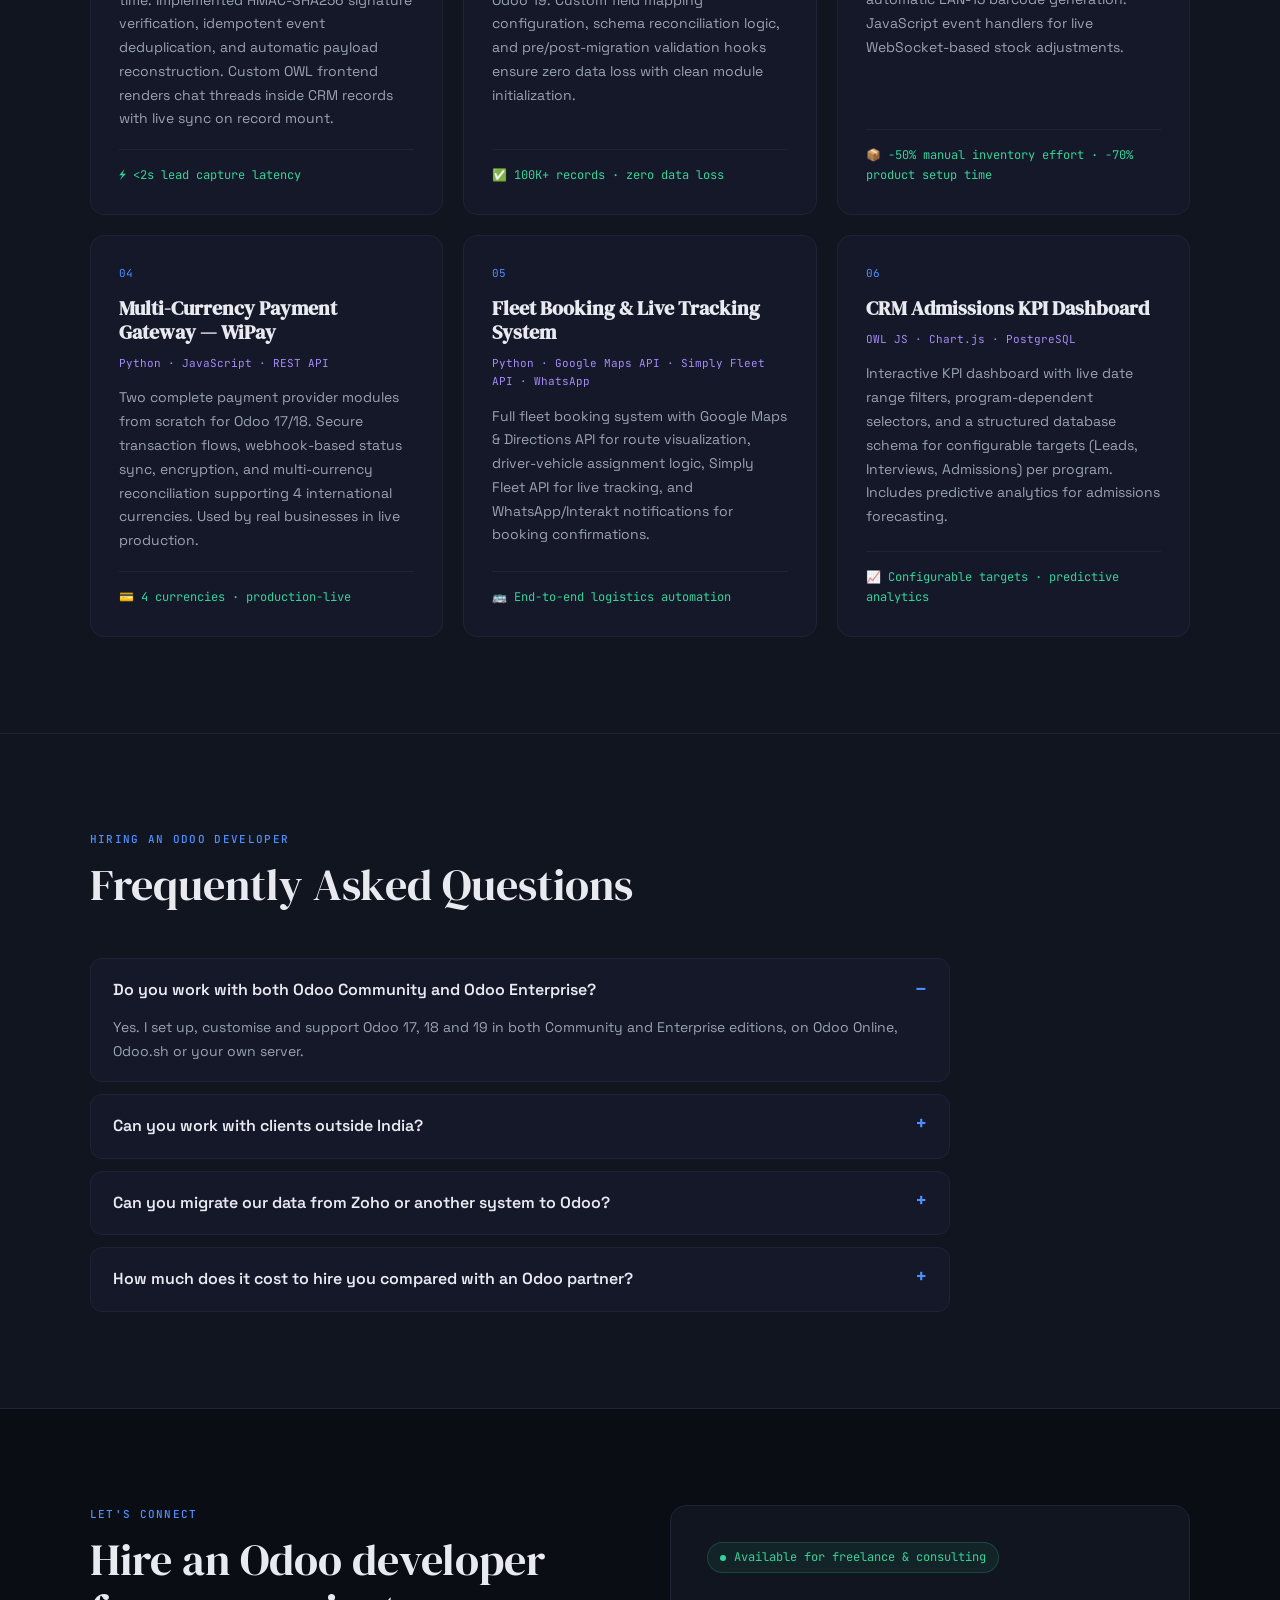
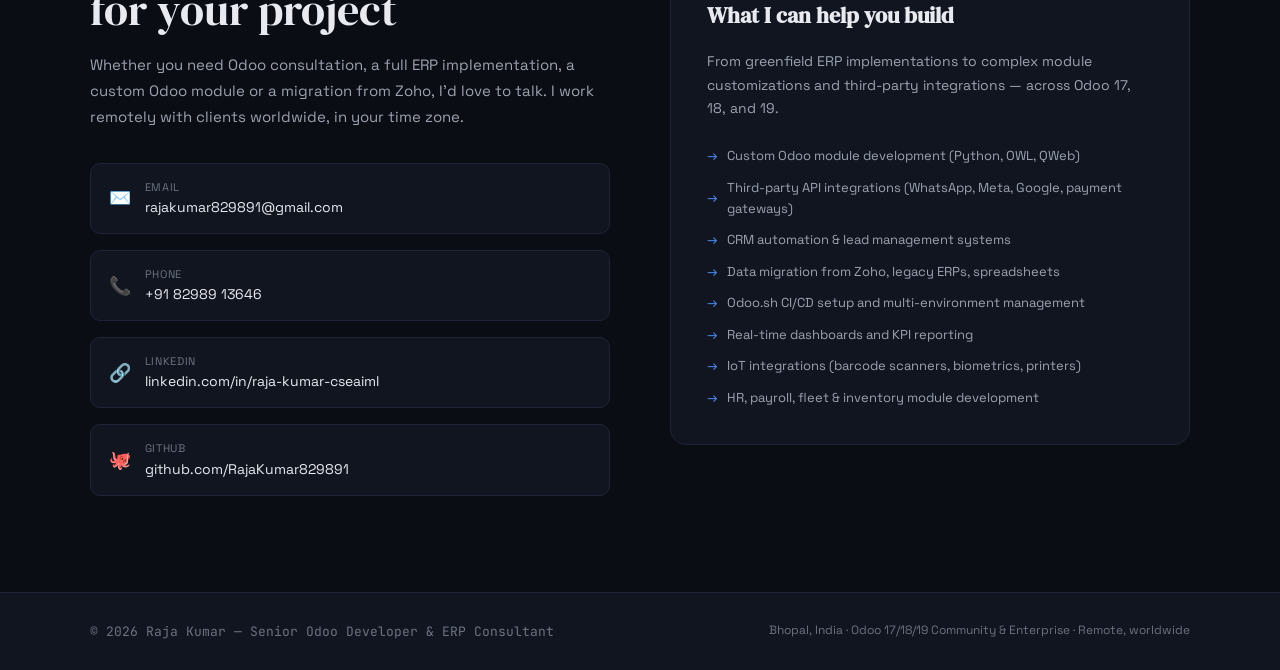
==== commit 4486f768: "Update portfolio for Odoo consulting and add SEO - New title, meta description, canonical, Open Grap" ====
--- a/index.html
+++ b/index.html
@@ -3,7 +3,96 @@
 <head>
 <meta charset="UTF-8">
 <meta name="viewport" content="width=device-width, initial-scale=1.0">
-<title>Raja Kumar — ERP Architect & Full-Stack Developer</title>
+<title>Raja Kumar | Senior Odoo Developer & ERP Consultant (Odoo 17, 18, 19)</title>
+<meta name="description" content="Raja Kumar is a senior Odoo developer and ERP consultant for Odoo 17, 18 and 19, Community and Enterprise. Odoo implementation, custom modules, Zoho to Odoo migration, Odoo.sh hosting and integrations for clients worldwide.">
+<meta name="author" content="Raja Kumar">
+<meta name="robots" content="index, follow, max-image-preview:large">
+<link rel="canonical" href="https://raja-portfolio-lyart.vercel.app/">
+<meta name="theme-color" content="#714B67">
+<link rel="icon" href="/favicon.svg" type="image/svg+xml">
+
+<!-- Open Graph / social sharing -->
+<meta property="og:type" content="profile">
+<meta property="og:site_name" content="Raja Kumar – Odoo Developer">
+<meta property="og:title" content="Raja Kumar | Senior Odoo Developer & ERP Consultant">
+<meta property="og:description" content="Odoo 17/18/19 Community & Enterprise: consultation, ERP setup, custom modules, migration and hosting. 10+ ERP projects, 100+ custom modules. Remote, worldwide.">
+<meta property="og:url" content="https://raja-portfolio-lyart.vercel.app/">
+<meta property="og:image" content="https://raja-portfolio-lyart.vercel.app/og-image.png">
+<meta property="og:image:width" content="1200">
+<meta property="og:image:height" content="630">
+<meta property="og:image:alt" content="Raja Kumar, Senior Odoo Developer and ERP Consultant">
+<meta property="profile:first_name" content="Raja">
+<meta property="profile:last_name" content="Kumar">
+<meta name="twitter:card" content="summary_large_image">
+<meta name="twitter:title" content="Raja Kumar | Senior Odoo Developer & ERP Consultant">
+<meta name="twitter:description" content="Odoo 17/18/19 Community & Enterprise: ERP setup, custom modules, migration and hosting for clients worldwide.">
+<meta name="twitter:image" content="https://raja-portfolio-lyart.vercel.app/og-image.png">
+
+<!-- Structured data for Google -->
+<script type="application/ld+json">
+{
+  "@context": "https://schema.org",
+  "@graph": [
+    {
+      "@type": "Person",
+      "@id": "https://raja-portfolio-lyart.vercel.app/#raja",
+      "name": "Raja Kumar",
+      "jobTitle": "Senior Odoo Developer & ERP Consultant",
+      "description": "Senior Odoo developer and ERP consultant for Odoo 17, 18 and 19, Community and Enterprise.",
+      "url": "https://raja-portfolio-lyart.vercel.app/",
+      "image": "https://raja-portfolio-lyart.vercel.app/og-image.png",
+      "email": "mailto:rajakumar829891@gmail.com",
+      "address": { "@type": "PostalAddress", "addressLocality": "Bhopal", "addressRegion": "Madhya Pradesh", "addressCountry": "IN" },
+      "worksFor": { "@type": "Organization", "name": "Strohm Energy" },
+      "alumniOf": { "@type": "CollegeOrUniversity", "name": "Rajiv Gandhi Proudyogiki Vishwavidyalaya" },
+      "knowsAbout": ["Odoo", "Odoo 17", "Odoo 18", "Odoo 19", "Odoo Enterprise", "Odoo Community", "ERP implementation", "Odoo custom module development", "Odoo.sh", "OWL", "QWeb", "Python", "PostgreSQL", "Zoho to Odoo migration", "Docker"],
+      "sameAs": ["https://www.linkedin.com/in/raja-kumar-cseaiml", "https://github.com/RajaKumar829891"]
+    },
+    {
+      "@type": "ProfessionalService",
+      "@id": "https://raja-portfolio-lyart.vercel.app/#service",
+      "name": "Raja Kumar – Odoo Development & ERP Consulting",
+      "url": "https://raja-portfolio-lyart.vercel.app/",
+      "image": "https://raja-portfolio-lyart.vercel.app/og-image.png",
+      "description": "Freelance Odoo consulting, ERP setup and implementation, custom module development, data migration, Odoo.sh and Docker hosting, and API integrations for Odoo 17, 18 and 19.",
+      "founder": { "@id": "https://raja-portfolio-lyart.vercel.app/#raja" },
+      "areaServed": "Worldwide",
+      "address": { "@type": "PostalAddress", "addressLocality": "Bhopal", "addressRegion": "Madhya Pradesh", "addressCountry": "IN" },
+      "email": "rajakumar829891@gmail.com",
+      "telephone": "+91-8298913646",
+      "hasOfferCatalog": {
+        "@type": "OfferCatalog",
+        "name": "Odoo services",
+        "itemListElement": [
+          { "@type": "Offer", "itemOffered": { "@type": "Service", "name": "Odoo consultation and requirement analysis" } },
+          { "@type": "Offer", "itemOffered": { "@type": "Service", "name": "Odoo ERP setup and implementation (Community & Enterprise)" } },
+          { "@type": "Offer", "itemOffered": { "@type": "Service", "name": "Odoo custom module development" } },
+          { "@type": "Offer", "itemOffered": { "@type": "Service", "name": "Data migration to Odoo, including Zoho CRM and Zoho Books" } },
+          { "@type": "Offer", "itemOffered": { "@type": "Service", "name": "Odoo.sh and Docker hosting, backups and upgrades" } },
+          { "@type": "Offer", "itemOffered": { "@type": "Service", "name": "Odoo API and AI integrations" } }
+        ]
+      }
+    },
+    {
+      "@type": "WebSite",
+      "@id": "https://raja-portfolio-lyart.vercel.app/#website",
+      "url": "https://raja-portfolio-lyart.vercel.app/",
+      "name": "Raja Kumar – Odoo Developer",
+      "publisher": { "@id": "https://raja-portfolio-lyart.vercel.app/#raja" },
+      "inLanguage": "en"
+    },
+    {
+      "@type": "FAQPage",
+      "mainEntity": [
+        { "@type": "Question", "name": "Do you work with both Odoo Community and Odoo Enterprise?", "acceptedAnswer": { "@type": "Answer", "text": "Yes. I set up, customise and support Odoo 17, 18 and 19 in both Community and Enterprise editions, on Odoo Online, Odoo.sh or your own server." } },
+        { "@type": "Question", "name": "Can you work with clients outside India?", "acceptedAnswer": { "@type": "Answer", "text": "Yes. I work remotely with clients worldwide, including Europe, the US, the Middle East and Australia, and adjust my hours to your time zone." } },
+        { "@type": "Question", "name": "Can you migrate our data from Zoho or another system to Odoo?", "acceptedAnswer": { "@type": "Answer", "text": "Yes. I have migrated Zoho CRM and Zoho Books to Odoo 19 with 100K+ records and zero data loss, and I also migrate from spreadsheets and legacy ERPs." } },
+        { "@type": "Question", "name": "How much does it cost to hire you compared with an Odoo partner?", "acceptedAnswer": { "@type": "Answer", "text": "You work directly with a senior Odoo developer with no agency overhead, typically at up to 75% lower cost than traditional ERP partners. Message me with your scope for a quote." } }
+      ]
+    }
+  ]
+}
+</script>
 <link rel="preconnect" href="https://fonts.googleapis.com">
 <link href="https://fonts.googleapis.com/css2?family=Space+Grotesk:wght@300;400;500;600;700&family=JetBrains+Mono:wght@300;400;500&family=DM+Serif+Display:ital@0;1&display=swap" rel="stylesheet">
 <style>
@@ -198,6 +287,26 @@
     padding: 3px 9px; border-radius: 5px;
   }
 
+  /* ── SERVICES ── */
+  #services { background: var(--bg); }
+  .service-desc { font-size: 14px; color: #9ca3b0; line-height: 1.7; }
+
+  /* ── FAQ ── */
+  #faq { background: var(--surface); }
+  .faq-list { display: flex; flex-direction: column; gap: 12px; max-width: 860px; }
+  .faq-item {
+    background: var(--card); border: 1px solid var(--border); border-radius: 12px;
+    padding: 18px 22px;
+  }
+  .faq-item summary {
+    cursor: pointer; font-size: 16px; font-weight: 600; color: var(--text);
+    list-style: none; display: flex; justify-content: space-between; gap: 16px;
+  }
+  .faq-item summary::-webkit-details-marker { display: none; }
+  .faq-item summary::after { content: '+'; color: var(--accent); font-size: 20px; line-height: 1; }
+  .faq-item[open] summary::after { content: '–'; }
+  .faq-item p { margin-top: 12px; font-size: 14px; color: #9ca3b0; line-height: 1.7; }
+
   /* ── EXPERIENCE ── */
   #experience { background: var(--bg); }
   .exp-list { display: flex; flex-direction: column; gap: 0; }
@@ -350,14 +459,18 @@
 
 <!-- NAV -->
 <nav>
-  <div class="nav-logo">RAJA KUMAR</div>
+  <a href="#home" class="nav-logo" style="text-decoration:none">RAJA KUMAR · ODOO</a>
   <ul class="nav-links">
+    <li><a href="#services">Services</a></li>
     <li><a href="#skills">Skills</a></li>
     <li><a href="#experience">Experience</a></li>
     <li><a href="#projects">Projects</a></li>
+    <li><a href="#faq">FAQ</a></li>
     <li><a href="#contact">Contact</a></li>
   </ul>
 </nav>
+
+<main>
 
 <!-- HERO -->
 <section class="hero" id="home">
@@ -367,36 +480,85 @@
   <div class="hero-inner">
     <div class="hero-eyebrow">
       <span class="dot"></span>
-      Open to freelance & full-time roles
-    </div>
-    <h1>Raja Kumar<br><span>ERP Architect</span> &<br>Full-Stack Developer</h1>
-    <p class="hero-sub">SDE-II · Odoo 17/18/19 · Python · JavaScript · PostgreSQL</p>
+      Available for Odoo projects worldwide
+    </div>
+    <h1>Raja Kumar<br><span>Senior Odoo Developer</span><br>&amp; ERP Consultant</h1>
+    <p class="hero-sub">Odoo 17 · 18 · 19 — Community &amp; Enterprise · Python · OWL · PostgreSQL</p>
     <p class="hero-desc">
-      I build production-grade ERP modules, real-time event-driven systems, and third-party API integrations
-      that run at scale. Based in Bhopal, India — working with clients globally.
+      I help businesses get Odoo ERP right: set up properly, built around how they actually work,
+      and supported after go-live. Odoo consultation, implementation, custom modules, Zoho to Odoo migration,
+      Odoo.sh &amp; Docker hosting and integrations. Remote, for clients worldwide, at up to 75% lower cost
+      than traditional ERP partners.
     </p>
     <div class="hero-stats">
       <div class="stat-item">
-        <span class="stat-num">50<span>+</span></span>
-        <span class="stat-label">Production Modules</span>
+        <span class="stat-num">10<span>+</span></span>
+        <span class="stat-label">ERP Projects</span>
+      </div>
+      <div class="stat-item">
+        <span class="stat-num">100<span>+</span></span>
+        <span class="stat-label">Custom Odoo Modules</span>
       </div>
       <div class="stat-item">
         <span class="stat-num">100<span>K+</span></span>
         <span class="stat-label">Records Migrated</span>
       </div>
       <div class="stat-item">
-        <span class="stat-num">2<span>+</span></span>
-        <span class="stat-label">Years Building Odoo</span>
-      </div>
-      <div class="stat-item">
-        <span class="stat-num">2<span>s</span></span>
-        <span class="stat-label">Lead Capture Latency</span>
+        <span class="stat-num">75<span>%</span></span>
+        <span class="stat-label">Lower Cost, Up To</span>
       </div>
     </div>
     <div class="hero-ctas">
-      <a href="#contact" class="btn-primary">Get in touch →</a>
-      <a href="#projects" class="btn-secondary">View projects</a>
-    </div>
+      <a href="#contact" class="btn-primary">Start your Odoo project →</a>
+      <a href="#services" class="btn-secondary">See Odoo services</a>
+    </div>
+  </div>
+</section>
+
+<div class="divider"></div>
+
+<!-- SERVICES -->
+<section id="services">
+  <p class="section-label">How I can help</p>
+  <h2 class="section-title">Odoo Development &amp; ERP Consulting Services</h2>
+  <div class="skills-grid">
+
+    <article class="skill-card reveal">
+      <div class="skill-card-icon">🧭</div>
+      <h3 class="skill-card-title">Odoo Consultation</h3>
+      <p class="service-desc">Requirement analysis, process mapping and a clear plan for which Odoo apps you need, Community or Enterprise, and how to roll them out.</p>
+    </article>
+
+    <article class="skill-card reveal">
+      <div class="skill-card-icon">⚙️</div>
+      <h3 class="skill-card-title">Odoo ERP Setup &amp; Implementation</h3>
+      <p class="service-desc">End-to-end Odoo implementation: Sales, CRM, Inventory, Accounting, Manufacturing, HR, Projects and Website, configured for single or multi-company setups.</p>
+    </article>
+
+    <article class="skill-card reveal">
+      <div class="skill-card-icon">🧩</div>
+      <h3 class="skill-card-title">Custom Odoo Module Development</h3>
+      <p class="service-desc">Custom modules in Python, OWL/JavaScript and QWeb that fit your exact workflow, from automation and reports to portals, dashboards and webshops.</p>
+    </article>
+
+    <article class="skill-card reveal">
+      <div class="skill-card-icon">🔄</div>
+      <h3 class="skill-card-title">Data Migration to Odoo</h3>
+      <p class="service-desc">Zoho CRM and Zoho Books to Odoo, spreadsheets and legacy ERPs, and Odoo version upgrades, with validation and zero data loss.</p>
+    </article>
+
+    <article class="skill-card reveal">
+      <div class="skill-card-icon">☁️</div>
+      <h3 class="skill-card-title">Odoo.sh, Docker &amp; Hosting</h3>
+      <p class="service-desc">Odoo Online, Odoo.sh or your own server: staging and production environments, automated off-site backups and safe upgrades.</p>
+    </article>
+
+    <article class="skill-card reveal">
+      <div class="skill-card-icon">🔌</div>
+      <h3 class="skill-card-title">Integrations, AI &amp; Apps</h3>
+      <p class="service-desc">WhatsApp, Meta Lead Ads, payment gateways, Google Maps, IoT devices and AI (Claude/MCP) connected to Odoo, plus websites and mobile apps.</p>
+    </article>
+
   </div>
 </section>
 
@@ -503,11 +665,28 @@
 
     <div class="exp-item reveal">
       <div class="exp-meta">
-        <div class="exp-period">Feb 2026 — Present</div>
+        <div class="exp-period">2026 — Present</div>
+        <div class="exp-company">Strohm Energy<br>Belgium · Hybrid / Remote</div>
+      </div>
+      <div class="exp-body">
+        <h3 class="exp-role">Senior Odoo Developer &amp; ERP Administrator</h3>
+        <ul class="exp-bullets">
+          <li><span class="bullet-dot">›</span>Develop and administer the Odoo 19 Enterprise ERP for a multi-entity solar energy group across 7 companies: users, access rights, portal and multi-company setup.</li>
+          <li><span class="bullet-dot">›</span>Co-building MYSTOVIO, a solar-installer lead-to-project platform: website Energiecheck leads → CRM → installer assignment → project, ordering, installation and invoicing, as connected Odoo modules.</li>
+          <li><span class="bullet-dot">›</span>Built the brand webshop module pixel-perfect from Figma (QWeb, SCSS, JS) with stock options and warranty/performance data for solar panels.</li>
+          <li><span class="bullet-dot">›</span>Built a custom MCP server connecting Odoo to Claude AI, self-hosted behind a Cloudflare Tunnel.</li>
+          <li><span class="bullet-dot">›</span>Designed automated off-site backups (Odoo.sh → Google Drive) and manage staging/production on Odoo.sh; architecting an in-house solar design, simulation and proposal platform in Odoo 19.</li>
+        </ul>
+      </div>
+    </div>
+
+    <div class="exp-item reveal">
+      <div class="exp-meta">
+        <div class="exp-period">Feb 2026 — 2026</div>
         <div class="exp-company">AlignTogether Solutions<br>Bhopal, India</div>
       </div>
       <div class="exp-body">
-        <div class="exp-role">Senior Odoo Developer & Architect (SDE-II)</div>
+        <h3 class="exp-role">Senior Odoo Developer & Architect (SDE-II)</h3>
         <ul class="exp-bullets">
           <li><span class="bullet-dot">›</span>Designed and deployed 25+ production-ready custom modules for CRM automation, admissions management, and marketing attribution on Odoo 17/18/19.</li>
           <li><span class="bullet-dot">›</span>Engineered a real-time Meta Lead Ads integration via Meta Graph API webhooks with HMAC-SHA256 validation, reducing lead capture latency to under 2 seconds.</li>
@@ -526,7 +705,7 @@
         <div class="exp-company">Annapurna Tour &amp; Travels<br>Bhopal, India</div>
       </div>
       <div class="exp-body">
-        <div class="exp-role">Odoo Developer</div>
+        <h3 class="exp-role">Odoo Developer</h3>
         <ul class="exp-bullets">
           <li><span class="bullet-dot">›</span>Delivered 25+ custom modules spanning fleet booking, payment processing, CRM communication, and IoT-driven inventory automation.</li>
           <li><span class="bullet-dot">›</span>Built WiPay payment gateway integration for Odoo 17 &amp; 18 supporting multi-currency card payments across Trinidad &amp; Tobago, Jamaica, and Barbados.</li>
@@ -551,7 +730,7 @@
 
     <div class="project-card reveal">
       <div class="project-num">01</div>
-      <div class="project-title">Event-Driven Webhook Ingestion System</div>
+      <h3 class="project-title">Event-Driven Webhook Ingestion System</h3>
       <div class="project-stack">Python · OWL JS · PostgreSQL</div>
       <div class="project-desc">
         Dual-webhook pipeline processing Meta Lead Ads and WhatsApp events in real time.
@@ -564,7 +743,7 @@
 
     <div class="project-card reveal">
       <div class="project-num">02</div>
-      <div class="project-title">Data Migration Platform — Zoho → Odoo 19</div>
+      <h3 class="project-title">Data Migration Platform — Zoho → Odoo 19</h3>
       <div class="project-stack">Python · PostgreSQL · XML · XML-RPC</div>
       <div class="project-desc">
         Production migration tool handling 100K+ records from Zoho CRM and Zoho Books
@@ -577,7 +756,7 @@
 
     <div class="project-card reveal">
       <div class="project-num">03</div>
-      <div class="project-title">IoT Inventory Automation Suite</div>
+      <h3 class="project-title">IoT Inventory Automation Suite</h3>
       <div class="project-stack">JavaScript · Python · Odoo ORM · EAN-13</div>
       <div class="project-desc">
         Integrated IoT system combining real-time barcode scanning (Helett HT20),
@@ -589,7 +768,7 @@
 
     <div class="project-card reveal">
       <div class="project-num">04</div>
-      <div class="project-title">Multi-Currency Payment Gateway — WiPay</div>
+      <h3 class="project-title">Multi-Currency Payment Gateway — WiPay</h3>
       <div class="project-stack">Python · JavaScript · REST API</div>
       <div class="project-desc">
         Two complete payment provider modules from scratch for Odoo 17/18. Secure
@@ -602,7 +781,7 @@
 
     <div class="project-card reveal">
       <div class="project-num">05</div>
-      <div class="project-title">Fleet Booking & Live Tracking System</div>
+      <h3 class="project-title">Fleet Booking & Live Tracking System</h3>
       <div class="project-stack">Python · Google Maps API · Simply Fleet API · WhatsApp</div>
       <div class="project-desc">
         Full fleet booking system with Google Maps &amp; Directions API for route visualization,
@@ -614,7 +793,7 @@
 
     <div class="project-card reveal">
       <div class="project-num">06</div>
-      <div class="project-title">CRM Admissions KPI Dashboard</div>
+      <h3 class="project-title">CRM Admissions KPI Dashboard</h3>
       <div class="project-stack">OWL JS · Chart.js · PostgreSQL</div>
       <div class="project-desc">
         Interactive KPI dashboard with live date range filters, program-dependent selectors,
@@ -629,16 +808,42 @@
 
 <div class="divider"></div>
 
+<!-- FAQ -->
+<section id="faq">
+  <p class="section-label">Hiring an Odoo developer</p>
+  <h2 class="section-title">Frequently Asked Questions</h2>
+  <div class="faq-list">
+    <details class="faq-item reveal" open>
+      <summary>Do you work with both Odoo Community and Odoo Enterprise?</summary>
+      <p>Yes. I set up, customise and support Odoo 17, 18 and 19 in both Community and Enterprise editions, on Odoo Online, Odoo.sh or your own server.</p>
+    </details>
+    <details class="faq-item reveal">
+      <summary>Can you work with clients outside India?</summary>
+      <p>Yes. I work remotely with clients worldwide, including Europe, the US, the Middle East and Australia, and adjust my hours to your time zone.</p>
+    </details>
+    <details class="faq-item reveal">
+      <summary>Can you migrate our data from Zoho or another system to Odoo?</summary>
+      <p>Yes. I have migrated Zoho CRM and Zoho Books to Odoo 19 with 100K+ records and zero data loss, and I also migrate from spreadsheets and legacy ERPs.</p>
+    </details>
+    <details class="faq-item reveal">
+      <summary>How much does it cost to hire you compared with an Odoo partner?</summary>
+      <p>You work directly with a senior Odoo developer with no agency overhead, typically at up to 75% lower cost than traditional ERP partners. Message me with your scope for a quote.</p>
+    </details>
+  </div>
+</section>
+
+<div class="divider"></div>
+
 <!-- CONTACT -->
 <section id="contact">
   <div class="contact-inner">
     <div class="contact-text reveal">
       <p class="section-label">Let's connect</p>
-      <h2 class="contact-title">Open to new<br>opportunities</h2>
+      <h2 class="contact-title">Hire an Odoo developer<br>for your project</h2>
       <p class="contact-desc">
-        Whether you need a custom Odoo module, a third-party API integration,
-        or a full ERP implementation — I'd love to talk. I work with clients
-        across India and internationally.
+        Whether you need Odoo consultation, a full ERP implementation, a custom Odoo module
+        or a migration from Zoho, I'd love to talk. I work remotely with clients worldwide,
+        in your time zone.
       </p>
       <div class="contact-links">
         <a href="mailto:rajakumar829891@gmail.com" class="contact-link">
@@ -694,9 +899,11 @@
 </section>
 
 <!-- FOOTER -->
+</main>
+
 <footer>
-  <span class="footer-name">© 2025 Raja Kumar — odoo.dev</span>
-  <span class="footer-note">Bhopal, Madhya Pradesh, India · SDE-II</span>
+  <span class="footer-name">© 2026 Raja Kumar — Senior Odoo Developer &amp; ERP Consultant</span>
+  <span class="footer-note">Bhopal, India · Odoo 17/18/19 Community &amp; Enterprise · Remote, worldwide</span>
 </footer>
 
 <script>
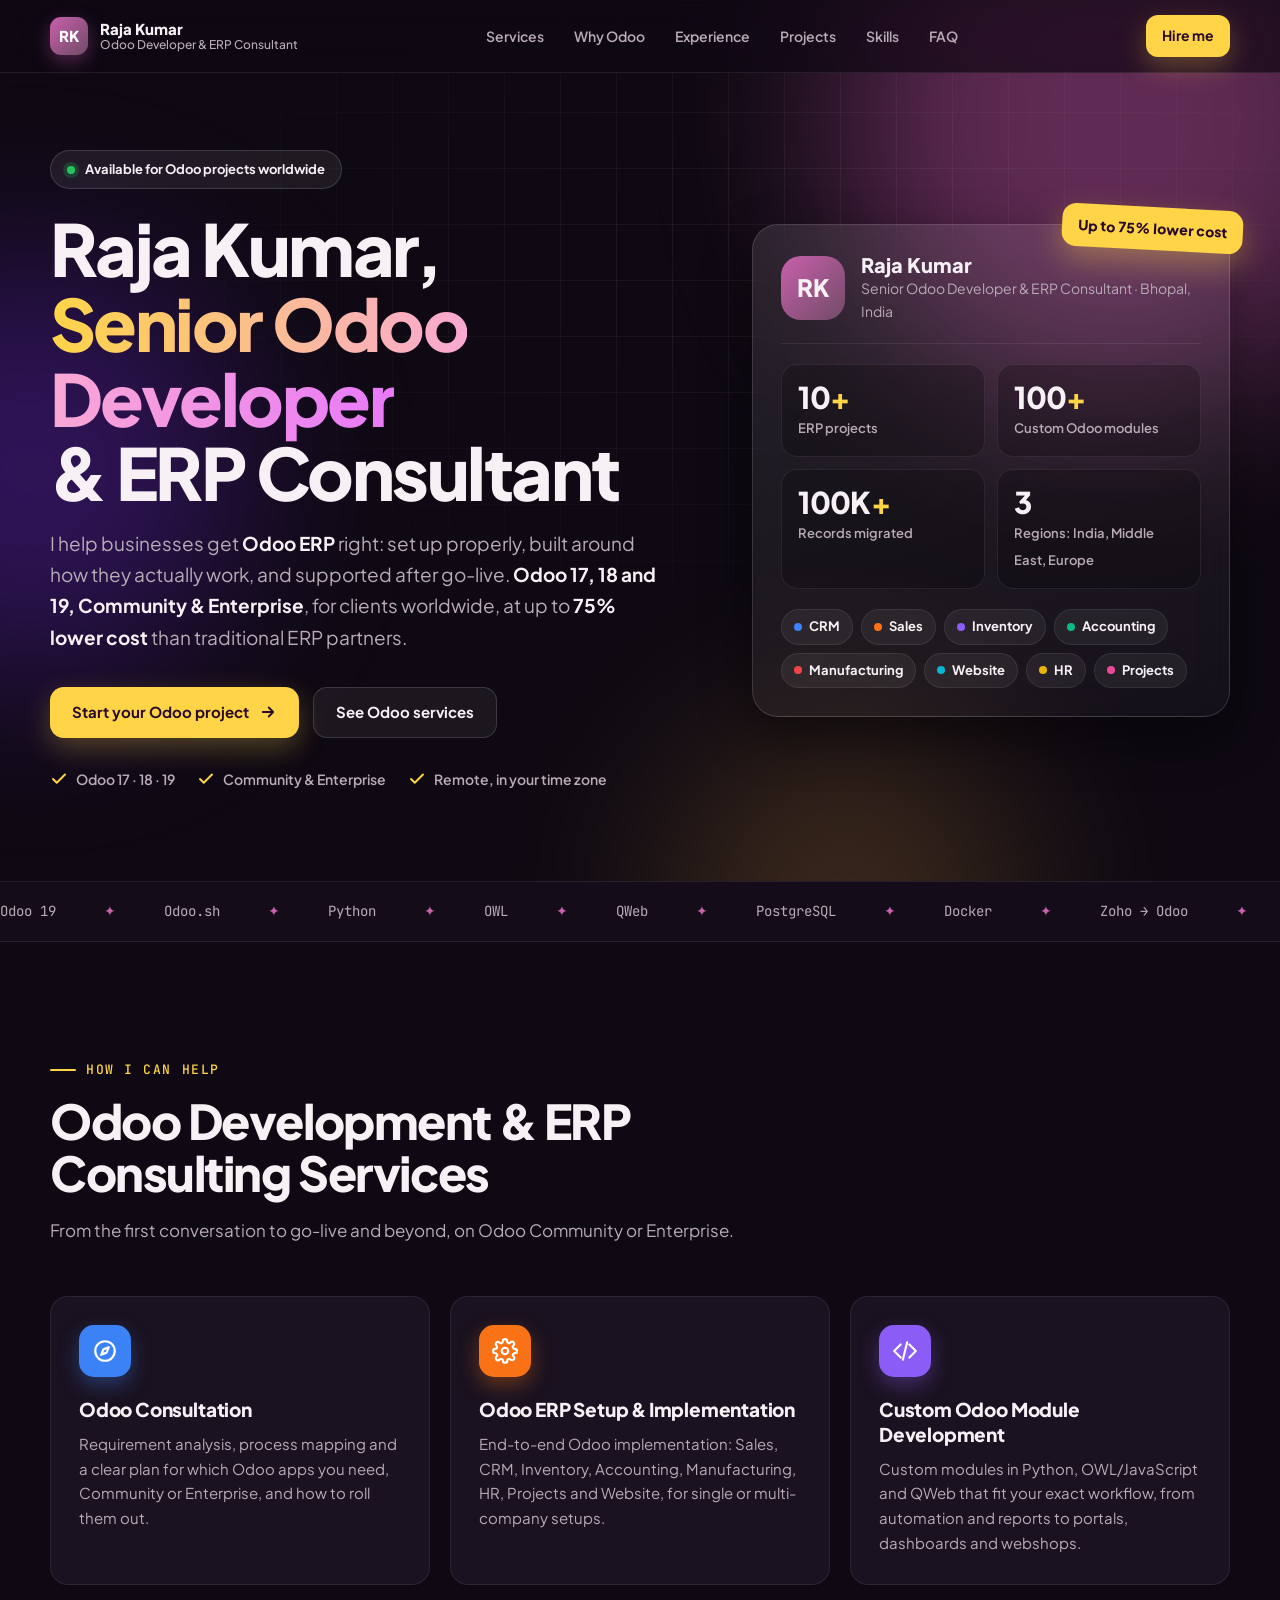
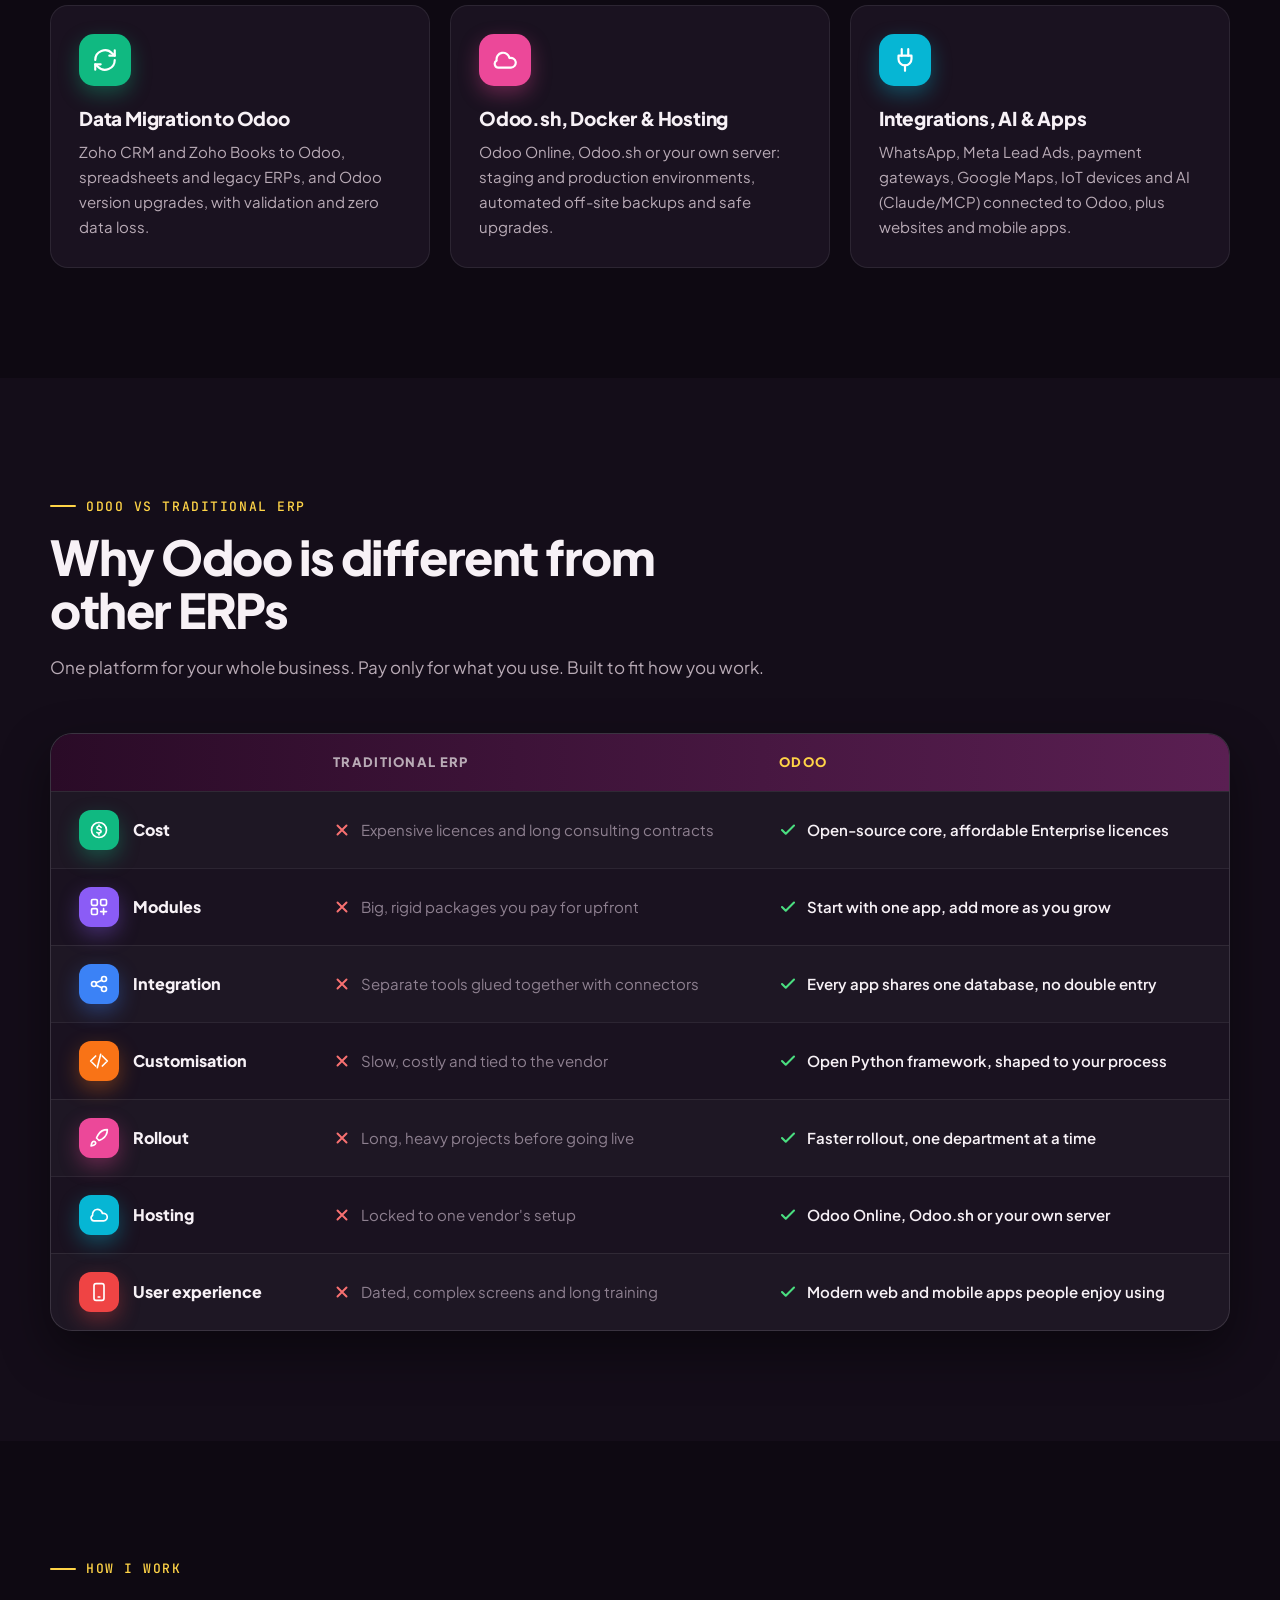
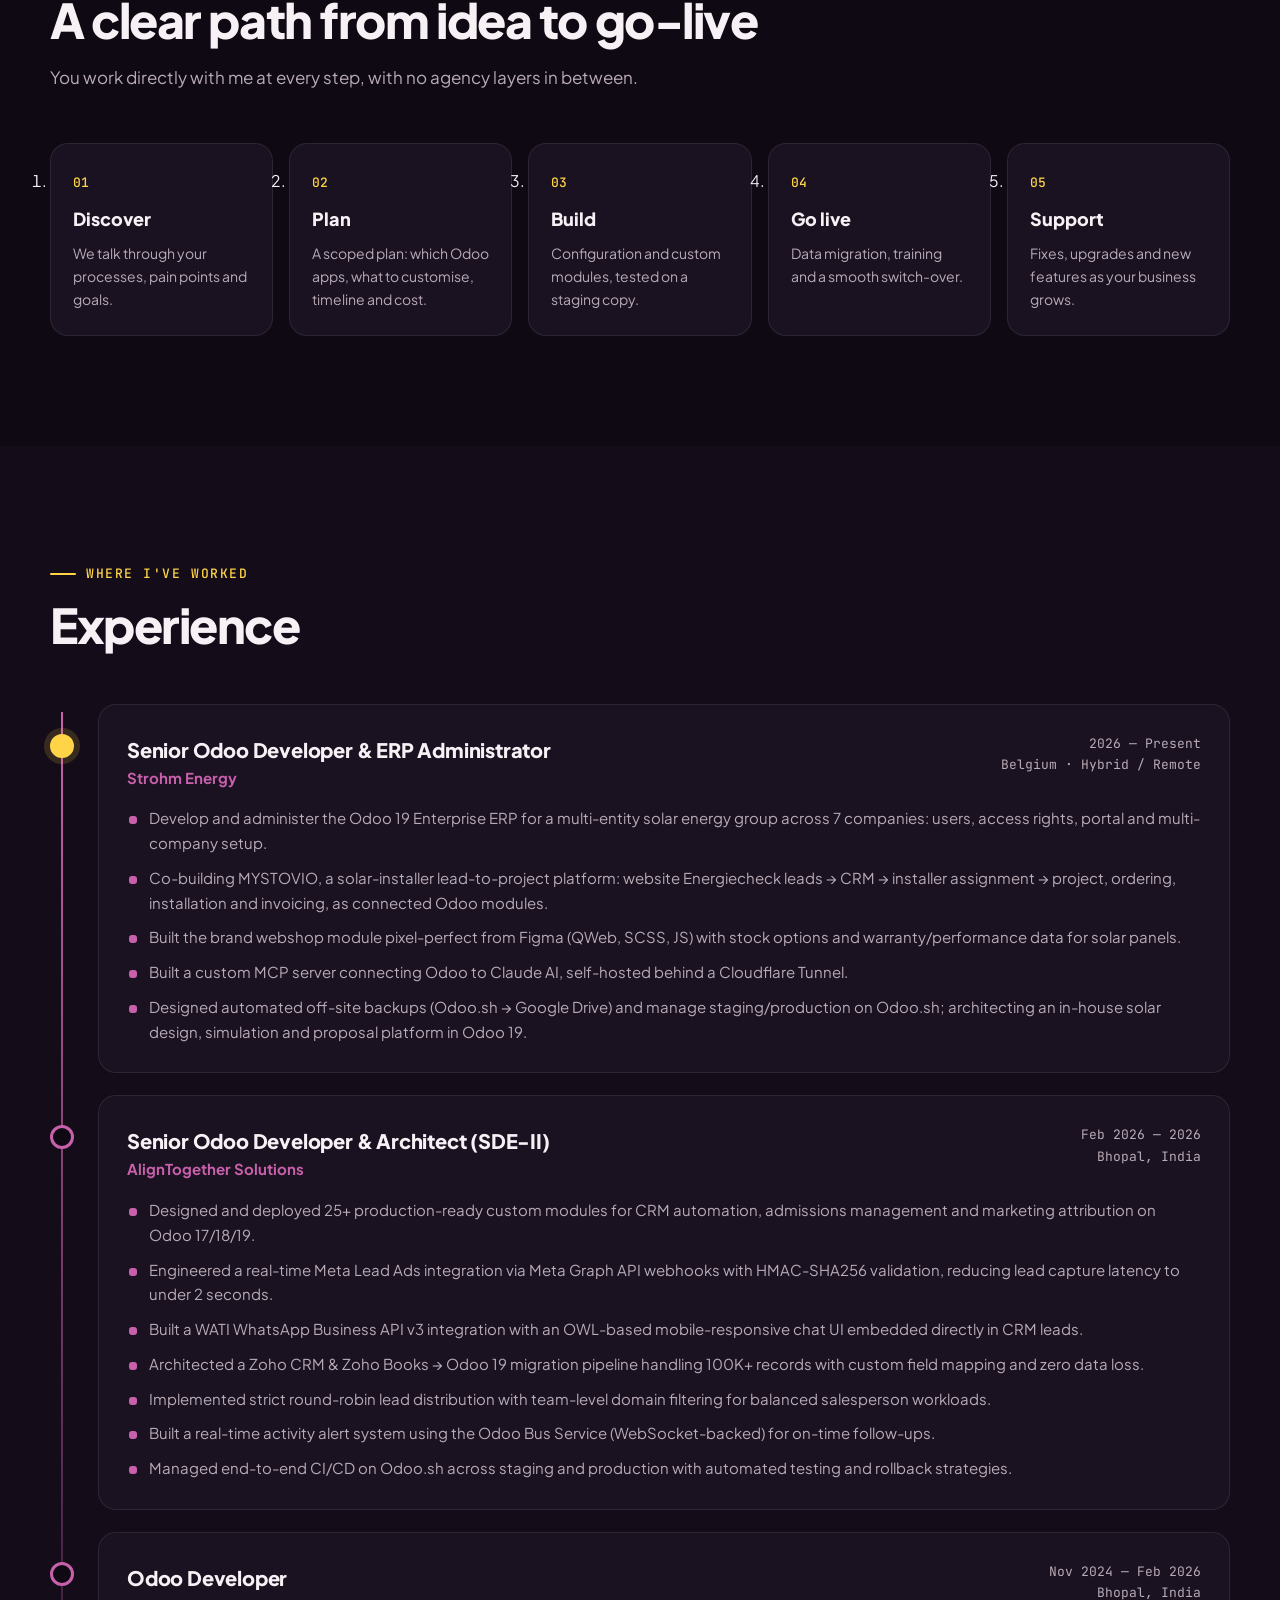
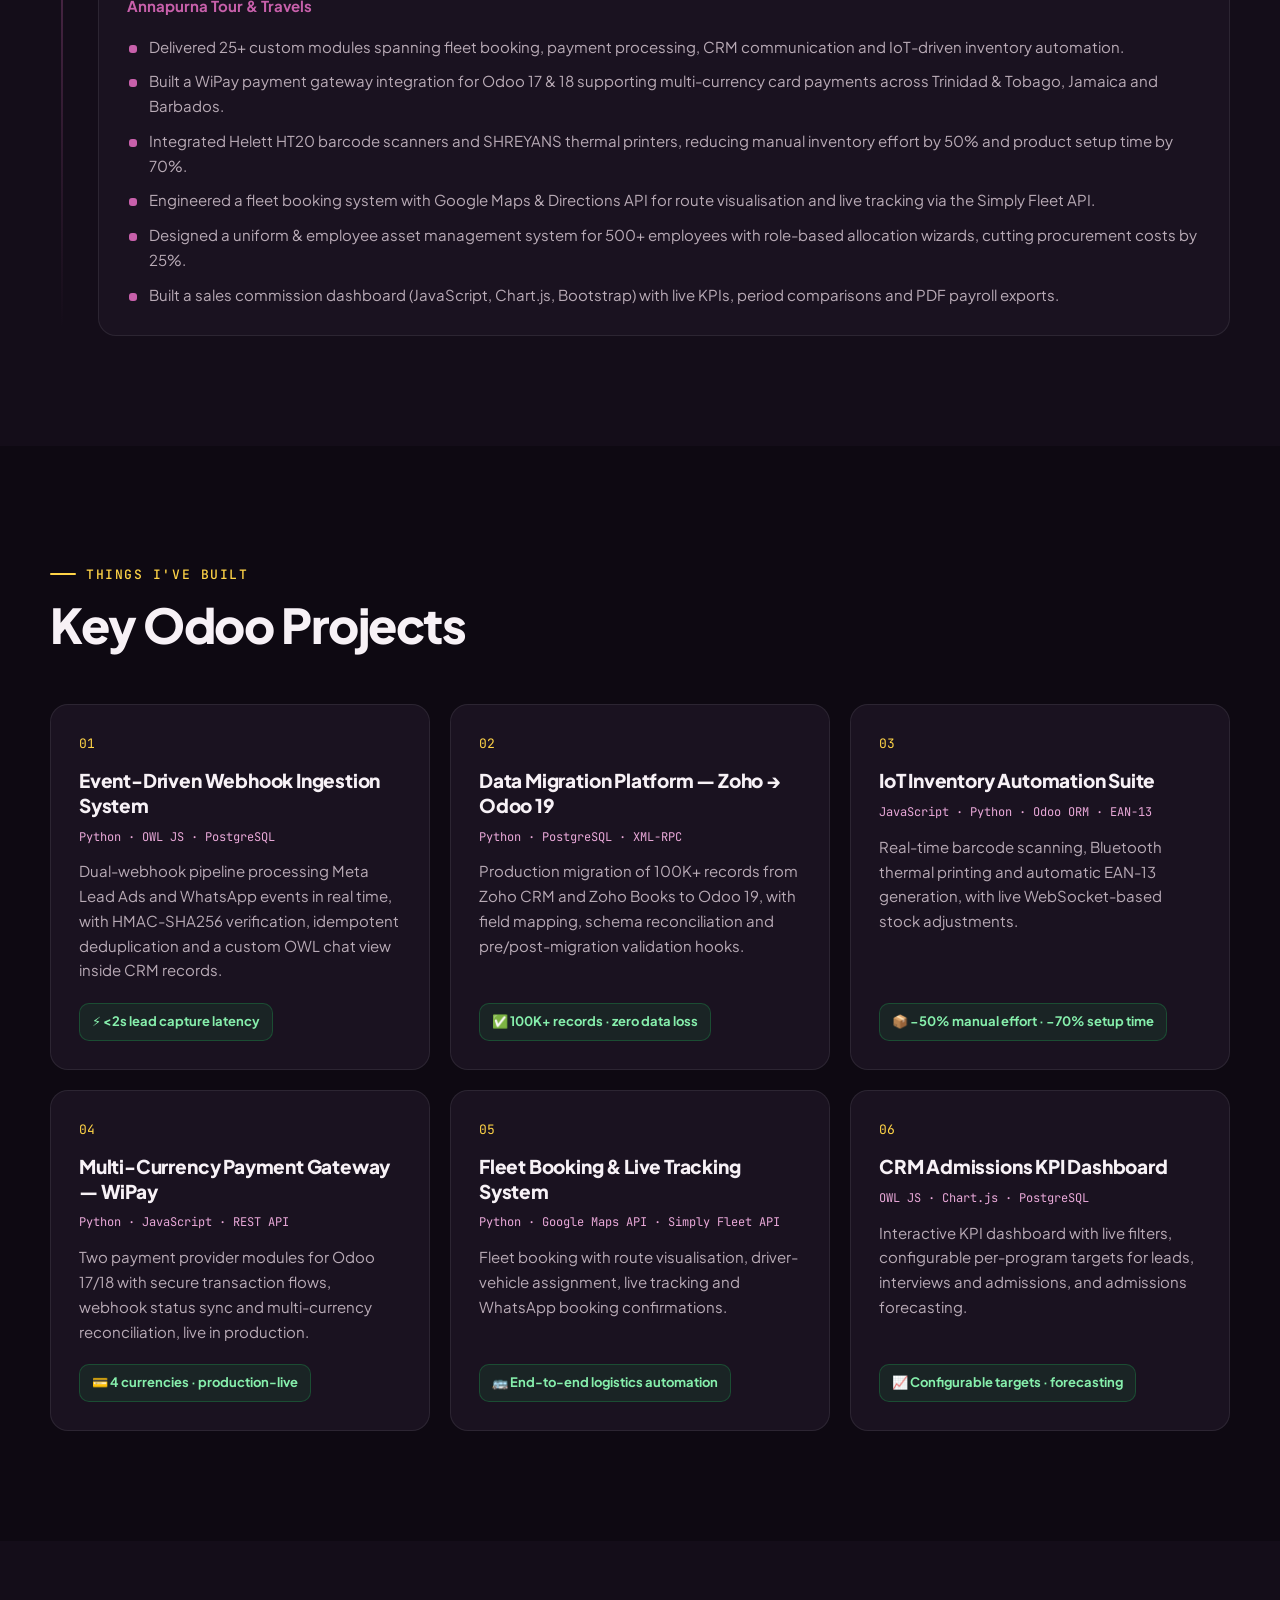
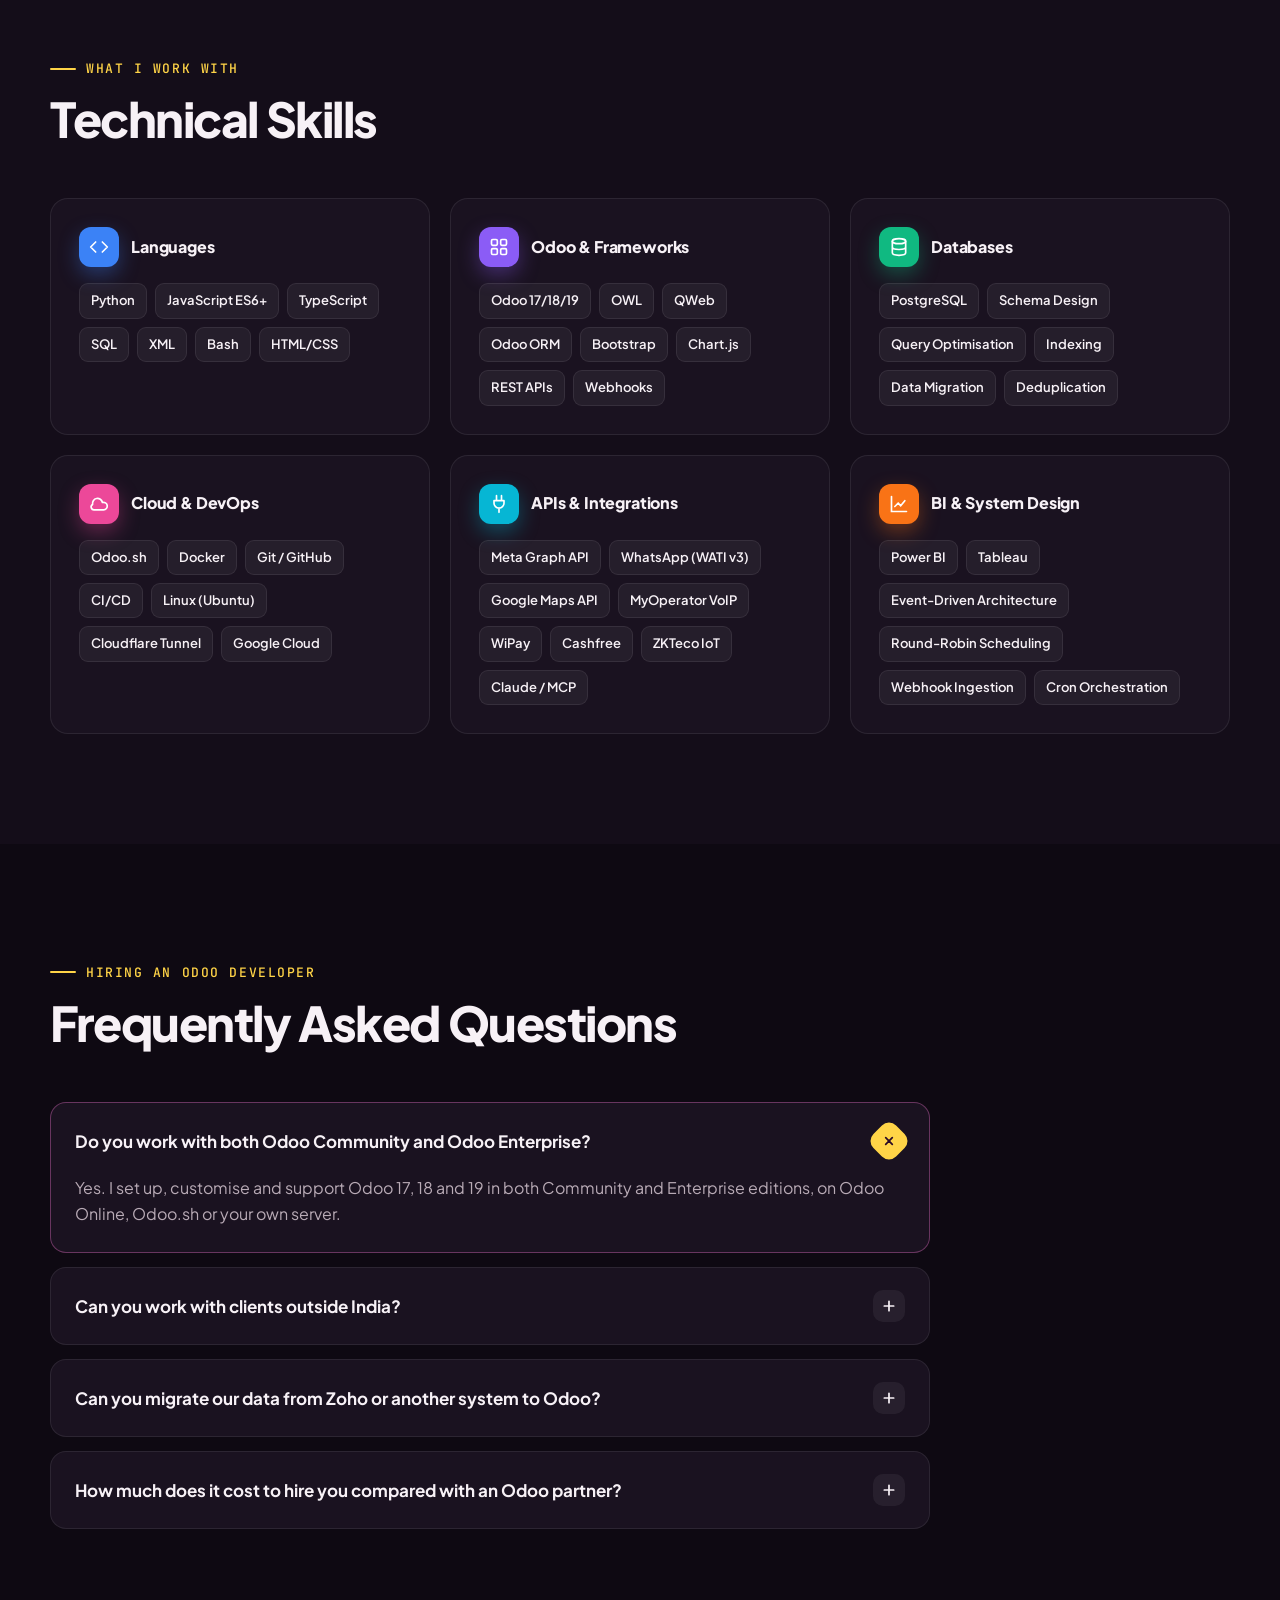
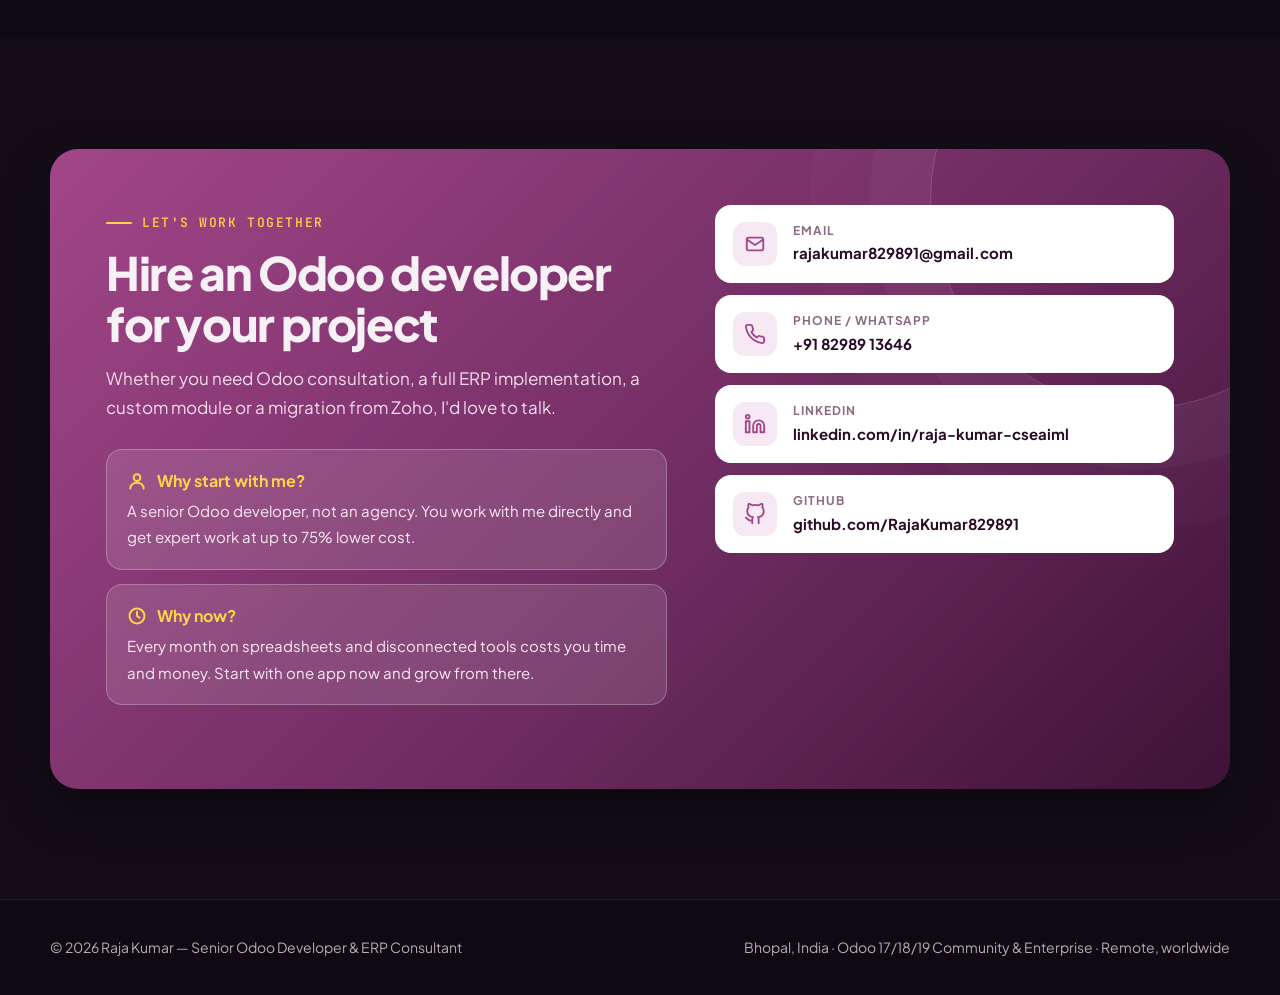
==== commit 6466d14c: "Modern redesign of the portfolio - New dark plum UI in the Odoo purple and yellow brand, Plus Jakart" ====
--- a/index.html
+++ b/index.html
@@ -94,834 +94,797 @@
 }
 </script>
 <link rel="preconnect" href="https://fonts.googleapis.com">
-<link href="https://fonts.googleapis.com/css2?family=Space+Grotesk:wght@300;400;500;600;700&family=JetBrains+Mono:wght@300;400;500&family=DM+Serif+Display:ital@0;1&display=swap" rel="stylesheet">
+<link rel="preconnect" href="https://fonts.gstatic.com" crossorigin>
+<link href="https://fonts.googleapis.com/css2?family=Plus+Jakarta+Sans:wght@400;500;600;700;800&family=JetBrains+Mono:wght@400;500&display=swap" rel="stylesheet">
 <style>
   :root {
-    --bg: #0a0d14;
-    --surface: #111520;
-    --surface2: #171c2b;
-    --border: #1e2436;
-    --accent: #4f8fff;
-    --accent2: #a78bfa;
-    --accent3: #34d399;
-    --text: #e8eaf0;
-    --muted: #6b7280;
-    --tag-bg: #1a2235;
-    --card: #141829;
-  }
-
+    --bg: #0E0912;
+    --bg-2: #140D19;
+    --surface: #1A1220;
+    --surface-2: #221829;
+    --border: rgba(255,255,255,0.08);
+    --border-2: rgba(255,255,255,0.14);
+    --primary: #A24689;
+    --primary-2: #C860AB;
+    --odoo: #714B67;
+    --accent: #FFD447;
+    --text: #F7F1F6;
+    --muted: #B9ABB6;
+    --muted-2: #8E8090;
+    --green: #22C55E;
+    --radius: 18px;
+    --shadow: 0 20px 50px rgba(0,0,0,0.45);
+    --maxw: 1180px;
+  }
   *, *::before, *::after { box-sizing: border-box; margin: 0; padding: 0; }
-
-  html { scroll-behavior: smooth; }
-
+  html { scroll-behavior: smooth; scroll-padding-top: 84px; }
   body {
-    background: var(--bg);
-    color: var(--text);
-    font-family: 'Space Grotesk', sans-serif;
-    font-size: 15px;
-    line-height: 1.65;
-    overflow-x: hidden;
-  }
+    background: var(--bg); color: var(--text);
+    font-family: 'Plus Jakarta Sans', system-ui, sans-serif;
+    font-size: 16px; line-height: 1.65; overflow-x: hidden;
+    -webkit-font-smoothing: antialiased;
+  }
+  a { color: inherit; }
+  img, svg { display: block; }
+  .container { width: min(var(--maxw), 100% - 48px); margin-inline: auto; }
+  .mono { font-family: 'JetBrains Mono', monospace; }
+  .skip { position: absolute; left: -999px; top: 8px; background: var(--accent); color: #2A0B27; padding: 8px 14px; border-radius: 8px; z-index: 200; font-weight: 700; }
+  .skip:focus { left: 12px; }
+  :focus-visible { outline: 2px solid var(--accent); outline-offset: 3px; border-radius: 6px; }
 
   /* ── NAV ── */
-  nav {
-    position: fixed; top: 0; left: 0; right: 0; z-index: 100;
-    display: flex; justify-content: space-between; align-items: center;
-    padding: 18px 7vw;
-    background: rgba(10,13,20,0.85);
-    backdrop-filter: blur(12px);
+  .nav {
+    position: fixed; inset: 0 0 auto 0; z-index: 100;
+    background: rgba(14,9,18,0.72); backdrop-filter: blur(16px) saturate(140%);
+    -webkit-backdrop-filter: blur(16px) saturate(140%);
     border-bottom: 1px solid var(--border);
   }
-  .nav-logo {
-    font-family: 'JetBrains Mono', monospace;
-    font-size: 14px; font-weight: 500; color: var(--accent);
-    letter-spacing: 0.04em;
-  }
-  .nav-links { display: flex; gap: 32px; list-style: none; }
+  .nav-inner { display: flex; align-items: center; justify-content: space-between; height: 72px; gap: 20px; }
+  .brand { display: flex; align-items: center; gap: 12px; text-decoration: none; }
+  .brand-mark {
+    width: 38px; height: 38px; border-radius: 11px; display: grid; place-items: center;
+    background: linear-gradient(135deg, var(--primary-2), var(--odoo)); font-weight: 800; font-size: 15px; color: #fff;
+    box-shadow: 0 6px 18px rgba(162,70,137,0.45);
+  }
+  .brand-text { display: flex; flex-direction: column; line-height: 1.15; }
+  .brand-text strong { font-size: 15px; font-weight: 800; }
+  .brand-text span { font-size: 12px; color: var(--muted); font-weight: 500; }
+  .nav-links { display: flex; gap: 6px; list-style: none; }
   .nav-links a {
-    font-size: 13px; font-weight: 500; color: var(--muted);
-    text-decoration: none; letter-spacing: 0.05em; text-transform: uppercase;
-    transition: color 0.2s;
-  }
-  .nav-links a:hover { color: var(--text); }
+    font-size: 14px; font-weight: 600; color: var(--muted); text-decoration: none;
+    padding: 8px 12px; border-radius: 10px; transition: color .2s, background .2s;
+  }
+  .nav-links a:hover { color: var(--text); background: rgba(255,255,255,0.06); }
+  .nav-cta { display: flex; align-items: center; gap: 10px; }
+  .menu-btn {
+    display: none; width: 44px; height: 44px; border-radius: 12px; border: 1px solid var(--border-2);
+    background: rgba(255,255,255,0.04); color: var(--text); cursor: pointer; place-items: center;
+  }
+
+  /* ── BUTTONS ── */
+  .btn {
+    display: inline-flex; align-items: center; justify-content: center; gap: 10px;
+    min-height: 48px; padding: 12px 22px; border-radius: 14px;
+    font-weight: 700; font-size: 15px; text-decoration: none; cursor: pointer; border: 0;
+    transition: transform .2s, box-shadow .2s, background .2s, border-color .2s;
+  }
+  .btn-primary { background: var(--accent); color: #2A0B27; box-shadow: 0 10px 28px rgba(255,212,71,0.28); }
+  .btn-primary:hover { transform: translateY(-2px); box-shadow: 0 14px 34px rgba(255,212,71,0.38); }
+  .btn-ghost { background: rgba(255,255,255,0.06); color: var(--text); border: 1px solid var(--border-2); }
+  .btn-ghost:hover { transform: translateY(-2px); border-color: rgba(255,255,255,0.3); }
+  .btn-sm { min-height: 42px; padding: 9px 16px; font-size: 14px; border-radius: 12px; }
 
   /* ── HERO ── */
-  .hero {
-    min-height: 100vh;
-    display: flex; align-items: center;
-    padding: 120px 7vw 80px;
-    position: relative; overflow: hidden;
-  }
-  .hero-grid {
+  .hero { position: relative; padding: 150px 0 90px; overflow: hidden; }
+  .hero-bg { position: absolute; inset: 0; pointer-events: none; }
+  .blob { position: absolute; border-radius: 50%; filter: blur(90px); opacity: .55; }
+  .blob-1 { width: 560px; height: 560px; background: #A24689; top: -160px; right: -120px; }
+  .blob-2 { width: 420px; height: 420px; background: #6D28D9; top: 260px; left: -180px; opacity: .35; }
+  .blob-3 { width: 360px; height: 360px; background: #FFB547; bottom: -200px; right: 20%; opacity: .18; }
+  .grid-fade {
     position: absolute; inset: 0;
-    background-image:
-      linear-gradient(var(--border) 1px, transparent 1px),
-      linear-gradient(90deg, var(--border) 1px, transparent 1px);
-    background-size: 64px 64px;
-    opacity: 0.35;
-    mask-image: radial-gradient(ellipse 80% 70% at 50% 40%, black 30%, transparent 100%);
-  }
-  .hero-glow {
-    position: absolute;
-    width: 600px; height: 600px;
-    border-radius: 50%;
-    background: radial-gradient(circle, rgba(79,143,255,0.12) 0%, transparent 70%);
-    top: -100px; left: -100px;
-    pointer-events: none;
-  }
-  .hero-glow2 {
-    position: absolute;
-    width: 400px; height: 400px;
-    border-radius: 50%;
-    background: radial-gradient(circle, rgba(167,139,250,0.08) 0%, transparent 70%);
-    bottom: 0; right: -80px;
-    pointer-events: none;
-  }
-  .hero-inner { position: relative; max-width: 820px; }
-  .hero-eyebrow {
-    display: inline-flex; align-items: center; gap: 8px;
-    font-family: 'JetBrains Mono', monospace;
-    font-size: 12px; font-weight: 400; color: var(--accent);
-    background: rgba(79,143,255,0.08);
-    border: 1px solid rgba(79,143,255,0.2);
-    padding: 5px 12px; border-radius: 100px;
-    margin-bottom: 28px; letter-spacing: 0.06em;
-  }
-  .dot { width: 6px; height: 6px; border-radius: 50%; background: var(--accent3); animation: pulse 2s infinite; }
-  @keyframes pulse { 0%,100%{opacity:1;} 50%{opacity:0.4;} }
-
+    background-image: linear-gradient(rgba(255,255,255,0.05) 1px, transparent 1px), linear-gradient(90deg, rgba(255,255,255,0.05) 1px, transparent 1px);
+    background-size: 56px 56px;
+    mask-image: radial-gradient(ellipse 70% 60% at 60% 30%, #000 20%, transparent 75%);
+    -webkit-mask-image: radial-gradient(ellipse 70% 60% at 60% 30%, #000 20%, transparent 75%);
+  }
+  .hero-grid { position: relative; display: grid; grid-template-columns: 1.15fr 0.85fr; gap: 56px; align-items: center; }
+  .pill {
+    display: inline-flex; align-items: center; gap: 10px;
+    padding: 8px 16px; border-radius: 999px; font-size: 13px; font-weight: 700;
+    background: rgba(255,255,255,0.07); border: 1px solid var(--border-2); color: var(--text);
+  }
+  .live-dot { width: 8px; height: 8px; border-radius: 50%; background: var(--green); box-shadow: 0 0 0 4px rgba(34,197,94,0.2); animation: pulse 2s infinite; }
+  @keyframes pulse { 50% { box-shadow: 0 0 0 7px rgba(34,197,94,0.05); } }
   .hero h1 {
-    font-family: 'DM Serif Display', serif;
-    font-size: clamp(44px, 6vw, 80px);
-    line-height: 1.08;
-    font-weight: 400;
-    color: var(--text);
-    margin-bottom: 8px;
-  }
-  .hero h1 span { color: var(--accent); font-style: italic; }
-  .hero-sub {
-    font-size: clamp(16px, 2vw, 20px);
-    color: var(--muted);
-    margin-bottom: 28px;
-    font-weight: 400;
-  }
-  .hero-desc {
-    font-size: 16px; color: #9ca3b0; max-width: 600px;
-    line-height: 1.75; margin-bottom: 44px;
-  }
-  .hero-stats {
-    display: flex; gap: 40px; margin-bottom: 48px;
-    flex-wrap: wrap;
-  }
-  .stat-item { display: flex; flex-direction: column; }
-  .stat-num {
-    font-family: 'DM Serif Display', serif;
-    font-size: 36px; color: var(--text); line-height: 1;
-  }
-  .stat-num span { color: var(--accent); }
-  .stat-label { font-size: 12px; color: var(--muted); text-transform: uppercase; letter-spacing: 0.08em; margin-top: 4px; }
-
-  .hero-ctas { display: flex; gap: 16px; flex-wrap: wrap; }
-  .btn-primary {
-    display: inline-flex; align-items: center; gap: 8px;
-    background: var(--accent); color: #fff;
-    padding: 12px 24px; border-radius: 8px;
-    font-size: 14px; font-weight: 600; text-decoration: none;
-    transition: opacity 0.2s, transform 0.2s;
-  }
-  .btn-primary:hover { opacity: 0.9; transform: translateY(-1px); }
-  .btn-secondary {
-    display: inline-flex; align-items: center; gap: 8px;
-    background: transparent; color: var(--text);
-    padding: 12px 24px; border-radius: 8px;
-    border: 1px solid var(--border);
-    font-size: 14px; font-weight: 500; text-decoration: none;
-    transition: border-color 0.2s, transform 0.2s;
-  }
-  .btn-secondary:hover { border-color: var(--accent); transform: translateY(-1px); }
+    margin: 22px 0 18px; font-size: clamp(40px, 5.6vw, 72px); line-height: 1.04;
+    font-weight: 800; letter-spacing: -0.035em;
+  }
+  .grad {
+    background: linear-gradient(90deg, #FFD447 0%, #F9A8D4 55%, #E879F9 100%);
+    -webkit-background-clip: text; background-clip: text; color: transparent;
+  }
+  .hero-lead { font-size: clamp(16px, 1.6vw, 19px); color: var(--muted); max-width: 620px; }
+  .hero-lead strong { color: var(--text); font-weight: 700; }
+  .hero-ctas { display: flex; flex-wrap: wrap; gap: 14px; margin: 34px 0 30px; }
+  .trust { display: flex; flex-wrap: wrap; gap: 10px 22px; color: var(--muted); font-size: 14px; font-weight: 600; }
+  .trust span { display: inline-flex; align-items: center; gap: 8px; }
+  .trust svg { color: var(--accent); }
+
+  .profile-card {
+    position: relative; padding: 28px; border-radius: 26px;
+    background: linear-gradient(160deg, rgba(255,255,255,0.10), rgba(255,255,255,0.03));
+    border: 1px solid var(--border-2); backdrop-filter: blur(18px); -webkit-backdrop-filter: blur(18px);
+    box-shadow: var(--shadow);
+  }
+  .pc-head { display: flex; align-items: center; gap: 16px; padding-bottom: 20px; border-bottom: 1px solid var(--border); }
+  .avatar {
+    width: 64px; height: 64px; border-radius: 20px; display: grid; place-items: center; flex-shrink: 0;
+    background: linear-gradient(135deg, var(--primary-2), var(--odoo)); font-size: 24px; font-weight: 800;
+  }
+  .pc-head h2 { font-size: 20px; font-weight: 800; line-height: 1.2; }
+  .pc-head p { font-size: 14px; color: var(--muted); }
+  .stats { display: grid; grid-template-columns: 1fr 1fr; gap: 12px; margin: 20px 0; }
+  .stat { padding: 16px; border-radius: 16px; background: rgba(0,0,0,0.22); border: 1px solid var(--border); }
+  .stat b { display: block; font-size: 30px; font-weight: 800; line-height: 1.1; letter-spacing: -0.02em; }
+  .stat b em { font-style: normal; color: var(--accent); }
+  .stat span { font-size: 13px; color: var(--muted); font-weight: 600; }
+  .chips { display: flex; flex-wrap: wrap; gap: 8px; }
+  .chip {
+    display: inline-flex; align-items: center; gap: 7px; padding: 6px 12px; border-radius: 999px;
+    font-size: 13px; font-weight: 700; background: rgba(255,255,255,0.06); border: 1px solid var(--border);
+  }
+  .chip i { width: 8px; height: 8px; border-radius: 50%; display: inline-block; }
+  .float-badge {
+    position: absolute; right: -14px; top: -18px; padding: 10px 16px; border-radius: 14px;
+    background: var(--accent); color: #2A0B27; font-weight: 800; font-size: 14px;
+    box-shadow: 0 12px 30px rgba(255,212,71,0.35); transform: rotate(3deg);
+  }
+
+  /* ── MARQUEE ── */
+  .marquee { border-block: 1px solid var(--border); background: var(--bg-2); overflow: hidden; padding: 18px 0; }
+  .marquee-track { display: flex; gap: 48px; width: max-content; animation: scroll 38s linear infinite; }
+  .marquee-track span { font-family: 'JetBrains Mono', monospace; font-size: 14px; color: var(--muted); white-space: nowrap; display: inline-flex; align-items: center; gap: 48px; }
+  .marquee-track span::after { content: '✦'; color: var(--primary-2); }
+  @keyframes scroll { to { transform: translateX(-50%); } }
 
   /* ── SECTIONS ── */
-  section { padding: 96px 7vw; }
-  .section-label {
-    font-family: 'JetBrains Mono', monospace;
-    font-size: 11px; font-weight: 500; color: var(--accent);
-    text-transform: uppercase; letter-spacing: 0.12em;
-    margin-bottom: 12px;
-  }
-  .section-title {
-    font-family: 'DM Serif Display', serif;
-    font-size: clamp(28px, 3.5vw, 44px);
-    font-weight: 400; color: var(--text);
-    line-height: 1.15; margin-bottom: 48px;
-  }
-  .divider {
-    width: 100%; height: 1px; background: var(--border);
-    margin: 0;
+  section { padding: 110px 0; position: relative; }
+  .section-alt { background: var(--bg-2); }
+  .eyebrow {
+    display: inline-flex; align-items: center; gap: 10px; font-family: 'JetBrains Mono', monospace;
+    font-size: 13px; font-weight: 500; color: var(--accent); text-transform: uppercase; letter-spacing: 0.12em;
+  }
+  .eyebrow::before { content: ''; width: 26px; height: 2px; background: var(--accent); border-radius: 2px; }
+  .section-head { max-width: 720px; margin-bottom: 52px; }
+  .section-head h2 { margin-top: 14px; font-size: clamp(30px, 3.8vw, 48px); line-height: 1.1; font-weight: 800; letter-spacing: -0.03em; }
+  .section-head p { margin-top: 16px; color: var(--muted); font-size: 17px; }
+
+  /* cards */
+  .grid-3 { display: grid; grid-template-columns: repeat(3, 1fr); gap: 20px; }
+  .card {
+    position: relative; padding: 28px; border-radius: var(--radius);
+    background: var(--surface); border: 1px solid var(--border);
+    transition: transform .25s, border-color .25s, box-shadow .25s;
+  }
+  .card:hover { transform: translateY(-4px); border-color: rgba(200,96,171,0.45); box-shadow: 0 18px 40px rgba(0,0,0,0.35); }
+  .icon-tile {
+    width: 52px; height: 52px; border-radius: 15px; display: grid; place-items: center; margin-bottom: 20px;
+    color: #fff;
+  }
+  .card h3 { font-size: 19px; font-weight: 800; line-height: 1.3; margin-bottom: 10px; letter-spacing: -0.01em; }
+  .card p { color: var(--muted); font-size: 15px; }
+  .c-blue { background: #3B82F6; box-shadow: 0 8px 20px rgba(59,130,246,0.35); }
+  .c-orange { background: #F97316; box-shadow: 0 8px 20px rgba(249,115,22,0.35); }
+  .c-purple { background: #8B5CF6; box-shadow: 0 8px 20px rgba(139,92,246,0.35); }
+  .c-green { background: #10B981; box-shadow: 0 8px 20px rgba(16,185,129,0.35); }
+  .c-pink { background: #EC4899; box-shadow: 0 8px 20px rgba(236,72,153,0.35); }
+  .c-cyan { background: #06B6D4; box-shadow: 0 8px 20px rgba(6,182,212,0.35); }
+  .c-red { background: #EF4444; box-shadow: 0 8px 20px rgba(239,68,68,0.35); }
+
+  /* ── COMPARISON ── */
+  .compare { border-radius: 22px; overflow: hidden; border: 1px solid var(--border-2); background: var(--surface); box-shadow: var(--shadow); }
+  .cmp-row { display: grid; grid-template-columns: 230px 1fr 1fr; gap: 24px; padding: 18px 28px; align-items: center; border-top: 1px solid var(--border); }
+  .cmp-row:nth-child(even) { background: rgba(255,255,255,0.02); }
+  .cmp-head { border-top: 0; background: linear-gradient(90deg, #2A0B27, #5A1F52) !important; font-size: 13px; font-weight: 800; letter-spacing: 0.1em; text-transform: uppercase; color: var(--muted); }
+  .cmp-head .odoo-col { color: var(--accent); }
+  .cmp-label { display: flex; align-items: center; gap: 14px; font-weight: 800; font-size: 16px; }
+  .cmp-label .icon-tile { width: 40px; height: 40px; border-radius: 12px; margin: 0; flex-shrink: 0; }
+  .cmp-old, .cmp-new { display: flex; gap: 10px; font-size: 15px; line-height: 1.5; }
+  .cmp-old { color: var(--muted-2); }
+  .cmp-new { color: var(--text); font-weight: 600; }
+  .cmp-old svg { color: #F87171; flex-shrink: 0; margin-top: 2px; }
+  .cmp-new svg { color: #4ADE80; flex-shrink: 0; margin-top: 2px; }
+
+  /* ── PROCESS ── */
+  .steps { display: grid; grid-template-columns: repeat(5, 1fr); gap: 16px; counter-reset: step; }
+  .step { position: relative; padding: 24px 22px; border-radius: var(--radius); background: var(--surface); border: 1px solid var(--border); }
+  .step::before {
+    counter-increment: step; content: '0' counter(step);
+    font-family: 'JetBrains Mono', monospace; font-size: 13px; color: var(--accent); font-weight: 500;
+  }
+  .step h3 { margin: 10px 0 8px; font-size: 18px; font-weight: 800; }
+  .step p { font-size: 14px; color: var(--muted); }
+
+  /* ── EXPERIENCE ── */
+  .timeline { position: relative; display: flex; flex-direction: column; gap: 22px; }
+  .timeline::before { content: ''; position: absolute; left: 11px; top: 8px; bottom: 8px; width: 2px; background: linear-gradient(var(--primary-2), transparent); }
+  .tl-item { position: relative; padding-left: 48px; }
+  .tl-dot { position: absolute; left: 0; top: 30px; width: 24px; height: 24px; border-radius: 50%; background: var(--bg); border: 3px solid var(--primary-2); }
+  .tl-item:first-child .tl-dot { background: var(--accent); border-color: var(--accent); box-shadow: 0 0 0 6px rgba(255,212,71,0.15); }
+  .tl-card { padding: 28px; border-radius: var(--radius); background: var(--surface); border: 1px solid var(--border); }
+  .tl-top { display: flex; flex-wrap: wrap; justify-content: space-between; gap: 8px 20px; margin-bottom: 16px; }
+  .tl-top h3 { font-size: 20px; font-weight: 800; letter-spacing: -0.01em; }
+  .tl-company { color: var(--primary-2); font-weight: 700; font-size: 15px; }
+  .tl-meta { font-family: 'JetBrains Mono', monospace; font-size: 13px; color: var(--muted); text-align: right; }
+  .tl-card ul { list-style: none; display: flex; flex-direction: column; gap: 10px; }
+  .tl-card li { position: relative; padding-left: 22px; color: var(--muted); font-size: 15px; }
+  .tl-card li::before { content: ''; position: absolute; left: 2px; top: 10px; width: 8px; height: 8px; border-radius: 3px; background: var(--primary-2); }
+
+  /* ── PROJECTS ── */
+  .project { display: flex; flex-direction: column; }
+  .project .num { font-family: 'JetBrains Mono', monospace; font-size: 13px; color: var(--accent); margin-bottom: 14px; }
+  .project .stack { font-family: 'JetBrains Mono', monospace; font-size: 12px; color: #E9A8D8; margin-bottom: 12px; }
+  .project p { flex: 1; }
+  .impact {
+    margin-top: 20px; align-self: flex-start; display: inline-flex; align-items: center; gap: 8px;
+    padding: 7px 12px; border-radius: 10px; font-size: 13px; font-weight: 700;
+    background: rgba(34,197,94,0.1); color: #86EFAC; border: 1px solid rgba(34,197,94,0.25);
   }
 
   /* ── SKILLS ── */
-  #skills { background: var(--surface); }
-  .skills-grid {
-    display: grid;
-    grid-template-columns: repeat(auto-fit, minmax(260px, 1fr));
-    gap: 16px;
-  }
-  .skill-card {
-    background: var(--card);
-    border: 1px solid var(--border);
-    border-radius: 12px;
-    padding: 24px 24px 20px;
-    transition: border-color 0.2s, transform 0.2s;
-  }
-  .skill-card:hover { border-color: rgba(79,143,255,0.35); transform: translateY(-2px); }
-  .skill-card-icon { font-size: 22px; margin-bottom: 12px; }
-  .skill-card-title {
-    font-size: 13px; font-weight: 600; color: var(--text);
-    text-transform: uppercase; letter-spacing: 0.06em; margin-bottom: 12px;
-  }
-  .tags { display: flex; flex-wrap: wrap; gap: 6px; }
-  .tag {
-    font-family: 'JetBrains Mono', monospace;
-    font-size: 11px; color: var(--muted);
-    background: var(--tag-bg); border: 1px solid var(--border);
-    padding: 3px 9px; border-radius: 5px;
-  }
-
-  /* ── SERVICES ── */
-  #services { background: var(--bg); }
-  .service-desc { font-size: 14px; color: #9ca3b0; line-height: 1.7; }
+  .skill-group h3 { display: flex; align-items: center; gap: 12px; font-size: 16px; margin-bottom: 16px; }
+  .skill-group h3 .icon-tile { width: 40px; height: 40px; border-radius: 12px; margin: 0; }
+  .tags { display: flex; flex-wrap: wrap; gap: 8px; }
+  .tag { font-size: 13px; font-weight: 600; color: var(--text); padding: 6px 11px; border-radius: 9px; background: rgba(255,255,255,0.05); border: 1px solid var(--border); }
 
   /* ── FAQ ── */
-  #faq { background: var(--surface); }
-  .faq-list { display: flex; flex-direction: column; gap: 12px; max-width: 860px; }
-  .faq-item {
-    background: var(--card); border: 1px solid var(--border); border-radius: 12px;
-    padding: 18px 22px;
-  }
-  .faq-item summary {
-    cursor: pointer; font-size: 16px; font-weight: 600; color: var(--text);
-    list-style: none; display: flex; justify-content: space-between; gap: 16px;
-  }
-  .faq-item summary::-webkit-details-marker { display: none; }
-  .faq-item summary::after { content: '+'; color: var(--accent); font-size: 20px; line-height: 1; }
-  .faq-item[open] summary::after { content: '–'; }
-  .faq-item p { margin-top: 12px; font-size: 14px; color: #9ca3b0; line-height: 1.7; }
-
-  /* ── EXPERIENCE ── */
-  #experience { background: var(--bg); }
-  .exp-list { display: flex; flex-direction: column; gap: 0; }
-  .exp-item {
-    display: grid; grid-template-columns: 200px 1fr;
-    gap: 32px; padding: 36px 0;
-    border-bottom: 1px solid var(--border);
-  }
-  .exp-item:first-child { border-top: 1px solid var(--border); }
-  .exp-meta {}
-  .exp-period {
-    font-family: 'JetBrains Mono', monospace;
-    font-size: 11px; color: var(--accent); margin-bottom: 6px;
-  }
-  .exp-company { font-size: 13px; color: var(--muted); font-weight: 400; }
-  .exp-role {
-    font-family: 'DM Serif Display', serif;
-    font-size: 20px; color: var(--text); margin-bottom: 16px;
-  }
-  .exp-bullets { padding-left: 0; list-style: none; display: flex; flex-direction: column; gap: 10px; }
-  .exp-bullets li {
-    display: flex; gap: 12px; font-size: 14px; color: #9ca3b0; line-height: 1.65;
-  }
-  .bullet-dot { color: var(--accent); font-size: 18px; line-height: 1.5; flex-shrink: 0; }
-
-  /* ── PROJECTS ── */
-  #projects { background: var(--surface); }
-  .projects-grid {
-    display: grid;
-    grid-template-columns: repeat(auto-fit, minmax(300px, 1fr));
-    gap: 20px;
-  }
-  .project-card {
-    background: var(--card);
-    border: 1px solid var(--border);
-    border-radius: 14px;
-    padding: 28px;
-    display: flex; flex-direction: column;
-    transition: border-color 0.2s, transform 0.2s;
-    position: relative; overflow: hidden;
-  }
-  .project-card::before {
-    content: '';
-    position: absolute; top: 0; left: 0; right: 0; height: 2px;
-    background: linear-gradient(90deg, var(--accent), var(--accent2));
-    opacity: 0; transition: opacity 0.2s;
-  }
-  .project-card:hover { border-color: rgba(79,143,255,0.3); transform: translateY(-3px); }
-  .project-card:hover::before { opacity: 1; }
-  .project-num {
-    font-family: 'JetBrains Mono', monospace;
-    font-size: 11px; color: var(--accent); margin-bottom: 14px;
-  }
-  .project-title {
-    font-family: 'DM Serif Display', serif;
-    font-size: 20px; color: var(--text); margin-bottom: 10px; line-height: 1.2;
-  }
-  .project-stack {
-    font-family: 'JetBrains Mono', monospace;
-    font-size: 11px; color: var(--accent2); margin-bottom: 14px;
-  }
-  .project-desc { font-size: 14px; color: #9ca3b0; line-height: 1.7; flex: 1; }
-  .project-impact {
-    margin-top: 18px; padding-top: 16px;
-    border-top: 1px solid var(--border);
-    font-size: 12px; color: var(--accent3);
-    font-family: 'JetBrains Mono', monospace;
-  }
-
-  /* ── CONTACT ── */
-  #contact { background: var(--bg); }
-  .contact-inner {
-    display: grid; grid-template-columns: 1fr 1fr; gap: 60px; align-items: start;
-  }
-  .contact-text { }
-  .contact-title {
-    font-family: 'DM Serif Display', serif;
-    font-size: clamp(28px, 3.5vw, 44px);
-    font-weight: 400; color: var(--text); line-height: 1.15; margin-bottom: 16px;
-  }
-  .contact-desc { font-size: 15px; color: #9ca3b0; line-height: 1.75; margin-bottom: 32px; }
-  .contact-links { display: flex; flex-direction: column; gap: 16px; }
+  .faq { max-width: 880px; display: flex; flex-direction: column; gap: 14px; }
+  .faq details { border-radius: 16px; background: var(--surface); border: 1px solid var(--border); padding: 4px 24px; transition: border-color .2s; }
+  .faq details[open] { border-color: rgba(200,96,171,0.45); }
+  .faq summary { list-style: none; cursor: pointer; display: flex; justify-content: space-between; align-items: center; gap: 16px; padding: 18px 0; font-size: 17px; font-weight: 700; }
+  .faq summary::-webkit-details-marker { display: none; }
+  .faq summary .plus { width: 32px; height: 32px; border-radius: 10px; display: grid; place-items: center; background: rgba(255,255,255,0.06); flex-shrink: 0; transition: transform .25s, background .25s; }
+  .faq details[open] .plus { transform: rotate(45deg); background: var(--accent); color: #2A0B27; }
+  .faq details p { color: var(--muted); padding-bottom: 20px; }
+
+  /* ── CTA / CONTACT ── */
+  .cta-band {
+    position: relative; overflow: hidden; border-radius: 28px; padding: 56px;
+    background: linear-gradient(135deg, #A24689 0%, #6B2A5E 60%, #3E1236 100%);
+    box-shadow: var(--shadow);
+  }
+  .cta-band::after {
+    content: ''; position: absolute; width: 420px; height: 420px; right: -120px; top: -160px; border-radius: 50%;
+    border: 1.5px solid rgba(255,255,255,0.18); box-shadow: 0 0 0 60px rgba(255,255,255,0.03), 0 0 0 120px rgba(255,255,255,0.02);
+  }
+  .cta-grid { position: relative; z-index: 1; display: grid; grid-template-columns: 1.1fr 0.9fr; gap: 48px; align-items: start; }
+  .cta-band h2 { font-size: clamp(30px, 3.6vw, 46px); line-height: 1.1; font-weight: 800; letter-spacing: -0.03em; margin: 14px 0 16px; }
+  .cta-band .eyebrow { color: var(--accent); }
+  .cta-band p.lead { color: #F3DDEC; font-size: 17px; margin-bottom: 28px; }
+  .why-cards { display: grid; gap: 14px; margin-bottom: 28px; }
+  .why { padding: 18px 20px; border-radius: 16px; background: rgba(255,255,255,0.12); border: 1px solid rgba(255,255,255,0.25); }
+  .why b { display: flex; align-items: center; gap: 10px; color: var(--accent); font-size: 16px; margin-bottom: 4px; }
+  .why span { color: #FBEAF5; font-size: 15px; }
+  .contact-list { display: flex; flex-direction: column; gap: 12px; }
   .contact-link {
-    display: flex; align-items: center; gap: 14px;
-    font-size: 14px; color: var(--text); text-decoration: none;
-    padding: 14px 18px;
-    background: var(--surface); border: 1px solid var(--border); border-radius: 10px;
-    transition: border-color 0.2s;
-  }
-  .contact-link:hover { border-color: var(--accent); }
-  .contact-link-icon { font-size: 18px; width: 22px; text-align: center; }
-  .contact-link-label { font-size: 11px; color: var(--muted); text-transform: uppercase; letter-spacing: 0.06em; }
-  .contact-right {
-    background: var(--surface);
-    border: 1px solid var(--border);
-    border-radius: 16px;
-    padding: 36px;
-  }
-  .contact-available {
-    display: inline-flex; align-items: center; gap: 8px;
-    font-family: 'JetBrains Mono', monospace;
-    font-size: 12px; color: var(--accent3);
-    background: rgba(52,211,153,0.08); border: 1px solid rgba(52,211,153,0.2);
-    padding: 5px 12px; border-radius: 100px;
-    margin-bottom: 24px;
-  }
-  .contact-right h3 {
-    font-family: 'DM Serif Display', serif;
-    font-size: 22px; color: var(--text); margin-bottom: 16px;
-  }
-  .contact-right p { font-size: 14px; color: #9ca3b0; line-height: 1.7; margin-bottom: 24px; }
-  .expertise-list { list-style: none; display: flex; flex-direction: column; gap: 10px; }
-  .expertise-list li {
-    display: flex; align-items: center; gap: 10px;
-    font-size: 13px; color: #9ca3b0;
-  }
-  .expertise-list li::before { content: '→'; color: var(--accent); font-size: 13px; }
+    display: flex; align-items: center; gap: 16px; padding: 16px 18px; border-radius: 16px; text-decoration: none;
+    background: #fff; color: #2A0B27; transition: transform .2s, box-shadow .2s;
+  }
+  .contact-link:hover { transform: translateX(4px); box-shadow: 0 12px 28px rgba(0,0,0,0.25); }
+  .contact-link .ci { width: 44px; height: 44px; border-radius: 12px; display: grid; place-items: center; background: #F6E9F3; color: var(--primary); flex-shrink: 0; }
+  .contact-link small { display: block; font-size: 12px; font-weight: 700; color: #8B6A83; text-transform: uppercase; letter-spacing: 0.08em; }
+  .contact-link strong { font-size: 15px; word-break: break-word; }
 
   /* ── FOOTER ── */
-  footer {
-    background: var(--surface);
-    border-top: 1px solid var(--border);
-    padding: 28px 7vw;
-    display: flex; justify-content: space-between; align-items: center;
-    flex-wrap: wrap; gap: 12px;
-  }
-  .footer-name {
-    font-family: 'JetBrains Mono', monospace;
-    font-size: 13px; color: var(--muted);
-  }
-  .footer-note { font-size: 12px; color: var(--muted); }
+  footer { padding: 36px 0; border-top: 1px solid var(--border); color: var(--muted); font-size: 14px; }
+  .foot { display: flex; flex-wrap: wrap; justify-content: space-between; gap: 12px; }
+
+  /* ── REVEAL ── */
+  .reveal { opacity: 0; transform: translateY(18px); transition: opacity .6s ease, transform .6s ease; }
+  .reveal.visible { opacity: 1; transform: none; }
+  @media (prefers-reduced-motion: reduce) {
+    .reveal { opacity: 1; transform: none; transition: none; }
+    .marquee-track, .live-dot { animation: none; }
+    html { scroll-behavior: auto; }
+  }
 
   /* ── RESPONSIVE ── */
-  @media (max-width: 768px) {
-    nav { padding: 16px 5vw; }
-    .nav-links { display: none; }
-    section { padding: 72px 5vw; }
-    .hero { padding: 100px 5vw 60px; }
-    .exp-item { grid-template-columns: 1fr; gap: 12px; }
-    .contact-inner { grid-template-columns: 1fr; gap: 40px; }
-    footer { flex-direction: column; text-align: center; }
-  }
-
-  /* ── SCROLL REVEAL (lightweight) ── */
-  .reveal { opacity: 0; transform: translateY(20px); transition: opacity 0.5s ease, transform 0.5s ease; }
-  .reveal.visible { opacity: 1; transform: none; }
+  @media (max-width: 1080px) {
+    .steps { grid-template-columns: repeat(3, 1fr); }
+    .nav-links a { padding: 8px 9px; }
+  }
+  @media (max-width: 960px) {
+    .hero-grid, .cta-grid { grid-template-columns: 1fr; }
+    .grid-3 { grid-template-columns: 1fr 1fr; }
+    .nav-links {
+      display: none; position: absolute; top: 72px; left: 0; right: 0; flex-direction: column; gap: 2px;
+      padding: 12px 24px 20px; background: rgba(14,9,18,0.97); border-bottom: 1px solid var(--border);
+    }
+    .nav-links.open { display: flex; }
+    .nav-links a { display: block; padding: 12px; font-size: 16px; }
+    .menu-btn { display: grid; }
+    .cmp-row { grid-template-columns: 1fr 1fr; }
+    .cmp-label { grid-column: 1 / -1; }
+    .cmp-head .cmp-label-h { display: none; }
+  }
+  @media (max-width: 640px) {
+    section { padding: 80px 0; }
+    .hero { padding: 120px 0 70px; }
+    .grid-3, .steps { grid-template-columns: 1fr; }
+    .cmp-row { grid-template-columns: 1fr; gap: 10px; padding: 18px 20px; }
+    .cmp-head { display: none; }
+    .cmp-old::before { content: 'Traditional: '; font-weight: 700; white-space: nowrap; }
+    .cmp-new::before { content: 'Odoo: '; font-weight: 800; color: var(--accent); white-space: nowrap; }
+    .cta-band { padding: 32px 22px; border-radius: 22px; }
+    .float-badge { right: 8px; }
+    .nav-cta .btn { display: none; }
+    .tl-meta { text-align: left; }
+    .profile-card { padding: 22px; }
+    .cta-grid { gap: 20px; }
+    .why-cards { margin-bottom: 0; }
+    .contact-link { padding: 14px; gap: 12px; }
+    .contact-link strong { font-size: 14px; }
+  }
 </style>
 </head>
 <body>
+<a href="#main" class="skip">Skip to content</a>
 
 <!-- NAV -->
-<nav>
-  <a href="#home" class="nav-logo" style="text-decoration:none">RAJA KUMAR · ODOO</a>
-  <ul class="nav-links">
-    <li><a href="#services">Services</a></li>
-    <li><a href="#skills">Skills</a></li>
-    <li><a href="#experience">Experience</a></li>
-    <li><a href="#projects">Projects</a></li>
-    <li><a href="#faq">FAQ</a></li>
-    <li><a href="#contact">Contact</a></li>
-  </ul>
-</nav>
-
-<main>
+<header class="nav">
+  <div class="container nav-inner">
+    <a href="#home" class="brand" aria-label="Raja Kumar, Odoo Developer – home">
+      <span class="brand-mark">RK</span>
+      <span class="brand-text"><strong>Raja Kumar</strong><span>Odoo Developer &amp; ERP Consultant</span></span>
+    </a>
+    <nav aria-label="Main">
+      <ul class="nav-links" id="navLinks">
+        <li><a href="#services">Services</a></li>
+        <li><a href="#why-odoo">Why Odoo</a></li>
+        <li><a href="#experience">Experience</a></li>
+        <li><a href="#projects">Projects</a></li>
+        <li><a href="#skills">Skills</a></li>
+        <li><a href="#faq">FAQ</a></li>
+      </ul>
+    </nav>
+    <div class="nav-cta">
+      <a href="#contact" class="btn btn-primary btn-sm">Hire me</a>
+      <button class="menu-btn" id="menuBtn" aria-label="Open menu" aria-expanded="false" aria-controls="navLinks">
+        <svg width="22" height="22" viewBox="0 0 24 24" fill="none" stroke="currentColor" stroke-width="2.2" stroke-linecap="round" aria-hidden="true"><path d="M4 7h16M4 12h16M4 17h16"/></svg>
+      </button>
+    </div>
+  </div>
+</header>
+
+<main id="main">
 
 <!-- HERO -->
 <section class="hero" id="home">
-  <div class="hero-grid"></div>
-  <div class="hero-glow"></div>
-  <div class="hero-glow2"></div>
-  <div class="hero-inner">
-    <div class="hero-eyebrow">
-      <span class="dot"></span>
-      Available for Odoo projects worldwide
-    </div>
-    <h1>Raja Kumar<br><span>Senior Odoo Developer</span><br>&amp; ERP Consultant</h1>
-    <p class="hero-sub">Odoo 17 · 18 · 19 — Community &amp; Enterprise · Python · OWL · PostgreSQL</p>
-    <p class="hero-desc">
-      I help businesses get Odoo ERP right: set up properly, built around how they actually work,
-      and supported after go-live. Odoo consultation, implementation, custom modules, Zoho to Odoo migration,
-      Odoo.sh &amp; Docker hosting and integrations. Remote, for clients worldwide, at up to 75% lower cost
-      than traditional ERP partners.
-    </p>
-    <div class="hero-stats">
-      <div class="stat-item">
-        <span class="stat-num">10<span>+</span></span>
-        <span class="stat-label">ERP Projects</span>
-      </div>
-      <div class="stat-item">
-        <span class="stat-num">100<span>+</span></span>
-        <span class="stat-label">Custom Odoo Modules</span>
-      </div>
-      <div class="stat-item">
-        <span class="stat-num">100<span>K+</span></span>
-        <span class="stat-label">Records Migrated</span>
-      </div>
-      <div class="stat-item">
-        <span class="stat-num">75<span>%</span></span>
-        <span class="stat-label">Lower Cost, Up To</span>
-      </div>
-    </div>
-    <div class="hero-ctas">
-      <a href="#contact" class="btn-primary">Start your Odoo project →</a>
-      <a href="#services" class="btn-secondary">See Odoo services</a>
-    </div>
+  <div class="hero-bg" aria-hidden="true">
+    <div class="blob blob-1"></div><div class="blob blob-2"></div><div class="blob blob-3"></div>
+    <div class="grid-fade"></div>
+  </div>
+  <div class="container hero-grid">
+    <div>
+      <span class="pill"><span class="live-dot"></span>Available for Odoo projects worldwide</span>
+      <h1>Raja Kumar,<br><span class="grad">Senior Odoo Developer</span><br>&amp; ERP Consultant</h1>
+      <p class="hero-lead">
+        I help businesses get <strong>Odoo ERP</strong> right: set up properly, built around how they actually work,
+        and supported after go-live. <strong>Odoo 17, 18 and 19, Community &amp; Enterprise</strong>, for clients worldwide,
+        at up to <strong>75% lower cost</strong> than traditional ERP partners.
+      </p>
+      <div class="hero-ctas">
+        <a href="#contact" class="btn btn-primary">Start your Odoo project
+          <svg width="18" height="18" viewBox="0 0 24 24" fill="none" stroke="currentColor" stroke-width="2.4" stroke-linecap="round" stroke-linejoin="round" aria-hidden="true"><path d="M5 12h14M13 6l6 6-6 6"/></svg>
+        </a>
+        <a href="#services" class="btn btn-ghost">See Odoo services</a>
+      </div>
+      <div class="trust">
+        <span><svg width="18" height="18" viewBox="0 0 24 24" fill="none" stroke="currentColor" stroke-width="2.6" stroke-linecap="round" stroke-linejoin="round" aria-hidden="true"><path d="M20 6L9 17l-5-5"/></svg>Odoo 17 · 18 · 19</span>
+        <span><svg width="18" height="18" viewBox="0 0 24 24" fill="none" stroke="currentColor" stroke-width="2.6" stroke-linecap="round" stroke-linejoin="round" aria-hidden="true"><path d="M20 6L9 17l-5-5"/></svg>Community &amp; Enterprise</span>
+        <span><svg width="18" height="18" viewBox="0 0 24 24" fill="none" stroke="currentColor" stroke-width="2.6" stroke-linecap="round" stroke-linejoin="round" aria-hidden="true"><path d="M20 6L9 17l-5-5"/></svg>Remote, in your time zone</span>
+      </div>
+    </div>
+
+    <aside class="profile-card" aria-label="At a glance">
+      <span class="float-badge">Up to 75% lower cost</span>
+      <div class="pc-head">
+        <span class="avatar" aria-hidden="true">RK</span>
+        <div>
+          <h2>Raja Kumar</h2>
+          <p>Senior Odoo Developer &amp; ERP Consultant · Bhopal, India</p>
+        </div>
+      </div>
+      <div class="stats">
+        <div class="stat"><b>10<em>+</em></b><span>ERP projects</span></div>
+        <div class="stat"><b>100<em>+</em></b><span>Custom Odoo modules</span></div>
+        <div class="stat"><b>100K<em>+</em></b><span>Records migrated</span></div>
+        <div class="stat"><b>3</b><span>Regions: India, Middle East, Europe</span></div>
+      </div>
+      <div class="chips" aria-label="Odoo apps I work with">
+        <span class="chip"><i style="background:#3B82F6"></i>CRM</span>
+        <span class="chip"><i style="background:#F97316"></i>Sales</span>
+        <span class="chip"><i style="background:#8B5CF6"></i>Inventory</span>
+        <span class="chip"><i style="background:#10B981"></i>Accounting</span>
+        <span class="chip"><i style="background:#EF4444"></i>Manufacturing</span>
+        <span class="chip"><i style="background:#06B6D4"></i>Website</span>
+        <span class="chip"><i style="background:#EAB308"></i>HR</span>
+        <span class="chip"><i style="background:#EC4899"></i>Projects</span>
+      </div>
+    </aside>
   </div>
 </section>
 
-<div class="divider"></div>
+<!-- MARQUEE -->
+<div class="marquee" aria-hidden="true">
+  <div class="marquee-track">
+    <span>Odoo 19</span><span>Odoo.sh</span><span>Python</span><span>OWL</span><span>QWeb</span><span>PostgreSQL</span><span>Docker</span><span>Zoho → Odoo</span><span>REST &amp; Webhooks</span><span>WhatsApp API</span><span>Meta Lead Ads</span><span>Claude / MCP</span>
+    <span>Odoo 19</span><span>Odoo.sh</span><span>Python</span><span>OWL</span><span>QWeb</span><span>PostgreSQL</span><span>Docker</span><span>Zoho → Odoo</span><span>REST &amp; Webhooks</span><span>WhatsApp API</span><span>Meta Lead Ads</span><span>Claude / MCP</span>
+  </div>
+</div>
 
 <!-- SERVICES -->
 <section id="services">
-  <p class="section-label">How I can help</p>
-  <h2 class="section-title">Odoo Development &amp; ERP Consulting Services</h2>
-  <div class="skills-grid">
-
-    <article class="skill-card reveal">
-      <div class="skill-card-icon">🧭</div>
-      <h3 class="skill-card-title">Odoo Consultation</h3>
-      <p class="service-desc">Requirement analysis, process mapping and a clear plan for which Odoo apps you need, Community or Enterprise, and how to roll them out.</p>
-    </article>
-
-    <article class="skill-card reveal">
-      <div class="skill-card-icon">⚙️</div>
-      <h3 class="skill-card-title">Odoo ERP Setup &amp; Implementation</h3>
-      <p class="service-desc">End-to-end Odoo implementation: Sales, CRM, Inventory, Accounting, Manufacturing, HR, Projects and Website, configured for single or multi-company setups.</p>
-    </article>
-
-    <article class="skill-card reveal">
-      <div class="skill-card-icon">🧩</div>
-      <h3 class="skill-card-title">Custom Odoo Module Development</h3>
-      <p class="service-desc">Custom modules in Python, OWL/JavaScript and QWeb that fit your exact workflow, from automation and reports to portals, dashboards and webshops.</p>
-    </article>
-
-    <article class="skill-card reveal">
-      <div class="skill-card-icon">🔄</div>
-      <h3 class="skill-card-title">Data Migration to Odoo</h3>
-      <p class="service-desc">Zoho CRM and Zoho Books to Odoo, spreadsheets and legacy ERPs, and Odoo version upgrades, with validation and zero data loss.</p>
-    </article>
-
-    <article class="skill-card reveal">
-      <div class="skill-card-icon">☁️</div>
-      <h3 class="skill-card-title">Odoo.sh, Docker &amp; Hosting</h3>
-      <p class="service-desc">Odoo Online, Odoo.sh or your own server: staging and production environments, automated off-site backups and safe upgrades.</p>
-    </article>
-
-    <article class="skill-card reveal">
-      <div class="skill-card-icon">🔌</div>
-      <h3 class="skill-card-title">Integrations, AI &amp; Apps</h3>
-      <p class="service-desc">WhatsApp, Meta Lead Ads, payment gateways, Google Maps, IoT devices and AI (Claude/MCP) connected to Odoo, plus websites and mobile apps.</p>
-    </article>
-
+  <div class="container">
+    <div class="section-head reveal">
+      <span class="eyebrow">How I can help</span>
+      <h2>Odoo Development &amp; ERP Consulting Services</h2>
+      <p>From the first conversation to go-live and beyond, on Odoo Community or Enterprise.</p>
+    </div>
+    <div class="grid-3">
+      <article class="card reveal">
+        <div class="icon-tile c-blue"><svg width="26" height="26" viewBox="0 0 24 24" fill="none" stroke="currentColor" stroke-width="2" stroke-linecap="round" stroke-linejoin="round" aria-hidden="true"><circle cx="12" cy="12" r="9"/><path d="M15.5 8.5l-2 5-5 2 2-5z"/></svg></div>
+        <h3>Odoo Consultation</h3>
+        <p>Requirement analysis, process mapping and a clear plan for which Odoo apps you need, Community or Enterprise, and how to roll them out.</p>
+      </article>
+      <article class="card reveal">
+        <div class="icon-tile c-orange"><svg width="26" height="26" viewBox="0 0 24 24" fill="none" stroke="currentColor" stroke-width="2" stroke-linecap="round" stroke-linejoin="round" aria-hidden="true"><circle cx="12" cy="12" r="3"/><path d="M19.4 15a1.7 1.7 0 0 0 .3 1.8l.1.1a2 2 0 1 1-2.8 2.8l-.1-.1a1.7 1.7 0 0 0-1.8-.3 1.7 1.7 0 0 0-1 1.5V21a2 2 0 1 1-4 0v-.1a1.7 1.7 0 0 0-1.1-1.5 1.7 1.7 0 0 0-1.8.3l-.1.1a2 2 0 1 1-2.8-2.8l.1-.1a1.7 1.7 0 0 0 .3-1.8 1.7 1.7 0 0 0-1.5-1H3a2 2 0 1 1 0-4h.1a1.7 1.7 0 0 0 1.5-1.1 1.7 1.7 0 0 0-.3-1.8l-.1-.1a2 2 0 1 1 2.8-2.8l.1.1a1.7 1.7 0 0 0 1.8.3H9a1.7 1.7 0 0 0 1-1.5V3a2 2 0 1 1 4 0v.1a1.7 1.7 0 0 0 1 1.5 1.7 1.7 0 0 0 1.8-.3l.1-.1a2 2 0 1 1 2.8 2.8l-.1.1a1.7 1.7 0 0 0-.3 1.8V9a1.7 1.7 0 0 0 1.5 1H21a2 2 0 1 1 0 4h-.1a1.7 1.7 0 0 0-1.5 1z"/></svg></div>
+        <h3>Odoo ERP Setup &amp; Implementation</h3>
+        <p>End-to-end Odoo implementation: Sales, CRM, Inventory, Accounting, Manufacturing, HR, Projects and Website, for single or multi-company setups.</p>
+      </article>
+      <article class="card reveal">
+        <div class="icon-tile c-purple"><svg width="26" height="26" viewBox="0 0 24 24" fill="none" stroke="currentColor" stroke-width="2" stroke-linecap="round" stroke-linejoin="round" aria-hidden="true"><path d="M8 6l-6 6 6 6"/><path d="M16 6l6 6-6 6"/><path d="M14 4l-4 16"/></svg></div>
+        <h3>Custom Odoo Module Development</h3>
+        <p>Custom modules in Python, OWL/JavaScript and QWeb that fit your exact workflow, from automation and reports to portals, dashboards and webshops.</p>
+      </article>
+      <article class="card reveal">
+        <div class="icon-tile c-green"><svg width="26" height="26" viewBox="0 0 24 24" fill="none" stroke="currentColor" stroke-width="2" stroke-linecap="round" stroke-linejoin="round" aria-hidden="true"><path d="M21 12a9 9 0 0 1-15.5 6.2L3 16"/><path d="M3 21v-5h5"/><path d="M3 12a9 9 0 0 1 15.5-6.2L21 8"/><path d="M21 3v5h-5"/></svg></div>
+        <h3>Data Migration to Odoo</h3>
+        <p>Zoho CRM and Zoho Books to Odoo, spreadsheets and legacy ERPs, and Odoo version upgrades, with validation and zero data loss.</p>
+      </article>
+      <article class="card reveal">
+        <div class="icon-tile c-pink"><svg width="26" height="26" viewBox="0 0 24 24" fill="none" stroke="currentColor" stroke-width="2" stroke-linecap="round" stroke-linejoin="round" aria-hidden="true"><path d="M17.5 19a4.5 4.5 0 1 0-1.4-8.8A6 6 0 0 0 4.3 12.5 3.5 3.5 0 0 0 6.5 19z"/></svg></div>
+        <h3>Odoo.sh, Docker &amp; Hosting</h3>
+        <p>Odoo Online, Odoo.sh or your own server: staging and production environments, automated off-site backups and safe upgrades.</p>
+      </article>
+      <article class="card reveal">
+        <div class="icon-tile c-cyan"><svg width="26" height="26" viewBox="0 0 24 24" fill="none" stroke="currentColor" stroke-width="2" stroke-linecap="round" stroke-linejoin="round" aria-hidden="true"><path d="M9 2v6M15 2v6"/><path d="M6 8h12v3a6 6 0 0 1-12 0z"/><path d="M12 17v5"/></svg></div>
+        <h3>Integrations, AI &amp; Apps</h3>
+        <p>WhatsApp, Meta Lead Ads, payment gateways, Google Maps, IoT devices and AI (Claude/MCP) connected to Odoo, plus websites and mobile apps.</p>
+      </article>
+    </div>
   </div>
 </section>
 
-<div class="divider"></div>
-
-<!-- SKILLS -->
-<section id="skills">
-  <p class="section-label">What I work with</p>
-  <h2 class="section-title">Technical Skills</h2>
-  <div class="skills-grid">
-
-    <div class="skill-card reveal">
-      <div class="skill-card-icon">🐍</div>
-      <div class="skill-card-title">Languages</div>
-      <div class="tags">
-        <span class="tag">Python</span>
-        <span class="tag">JavaScript ES6+</span>
-        <span class="tag">TypeScript</span>
-        <span class="tag">SQL</span>
-        <span class="tag">XML</span>
-        <span class="tag">Bash</span>
-        <span class="tag">HTML/CSS</span>
-      </div>
-    </div>
-
-    <div class="skill-card reveal">
-      <div class="skill-card-icon">🧩</div>
-      <div class="skill-card-title">Frameworks & Libraries</div>
-      <div class="tags">
-        <span class="tag">OWL (Odoo Web Library)</span>
-        <span class="tag">QWeb</span>
-        <span class="tag">Bootstrap</span>
-        <span class="tag">Chart.js</span>
-        <span class="tag">REST APIs</span>
-        <span class="tag">Webhooks</span>
-        <span class="tag">HMAC/SHA256</span>
-      </div>
-    </div>
-
-    <div class="skill-card reveal">
-      <div class="skill-card-icon">🗄️</div>
-      <div class="skill-card-title">Databases</div>
-      <div class="tags">
-        <span class="tag">PostgreSQL</span>
-        <span class="tag">Schema Design</span>
-        <span class="tag">Query Optimization</span>
-        <span class="tag">Indexing</span>
-        <span class="tag">Data Migration</span>
-        <span class="tag">Deduplication</span>
-      </div>
-    </div>
-
-    <div class="skill-card reveal">
-      <div class="skill-card-icon">☁️</div>
-      <div class="skill-card-title">Cloud & DevOps</div>
-      <div class="tags">
-        <span class="tag">Docker</span>
-        <span class="tag">Odoo.sh</span>
-        <span class="tag">Git / GitHub</span>
-        <span class="tag">CI/CD</span>
-        <span class="tag">Linux (Ubuntu)</span>
-        <span class="tag">NoMachine</span>
-      </div>
-    </div>
-
-    <div class="skill-card reveal">
-      <div class="skill-card-icon">🔌</div>
-      <div class="skill-card-title">APIs & Integrations</div>
-      <div class="tags">
-        <span class="tag">Meta Graph API</span>
-        <span class="tag">WhatsApp (WATI v3)</span>
-        <span class="tag">Google Maps API</span>
-        <span class="tag">MyOperator VoIP</span>
-        <span class="tag">WiPay</span>
-        <span class="tag">Cashfree</span>
-        <span class="tag">ZKTeco IoT</span>
-      </div>
-    </div>
-
-    <div class="skill-card reveal">
-      <div class="skill-card-icon">📊</div>
-      <div class="skill-card-title">BI & System Design</div>
-      <div class="tags">
-        <span class="tag">Power BI</span>
-        <span class="tag">Tableau</span>
-        <span class="tag">Event-Driven Architecture</span>
-        <span class="tag">Round-Robin Scheduling</span>
-        <span class="tag">Webhook Ingestion</span>
-        <span class="tag">Cron Orchestration</span>
-      </div>
-    </div>
-
+<!-- WHY ODOO -->
+<section id="why-odoo" class="section-alt">
+  <div class="container">
+    <div class="section-head reveal">
+      <span class="eyebrow">Odoo vs traditional ERP</span>
+      <h2>Why Odoo is different from other ERPs</h2>
+      <p>One platform for your whole business. Pay only for what you use. Built to fit how you work.</p>
+    </div>
+    <div class="compare reveal" role="table" aria-label="Odoo compared with traditional ERP">
+      <div class="cmp-row cmp-head" role="row">
+        <span class="cmp-label-h" role="columnheader"></span>
+        <span role="columnheader">Traditional ERP</span>
+        <span class="odoo-col" role="columnheader">Odoo</span>
+      </div>
+      <div class="cmp-row" role="row">
+        <div class="cmp-label" role="rowheader"><span class="icon-tile c-green"><svg width="20" height="20" viewBox="0 0 24 24" fill="none" stroke="currentColor" stroke-width="2" stroke-linecap="round" aria-hidden="true"><circle cx="12" cy="12" r="9"/><path d="M14.5 9a2.5 2.5 0 0 0-2.5-1.5c-1.4 0-2.5.8-2.5 2s1.1 1.6 2.5 2 2.5.8 2.5 2-1.1 2-2.5 2A2.5 2.5 0 0 1 9.5 15M12 6v1.5M12 16.5V18"/></svg></span>Cost</div>
+        <div class="cmp-old" role="cell"><svg width="18" height="18" viewBox="0 0 24 24" fill="none" stroke="currentColor" stroke-width="2.6" stroke-linecap="round" aria-hidden="true"><path d="M6 6l12 12M18 6L6 18"/></svg>Expensive licences and long consulting contracts</div>
+        <div class="cmp-new" role="cell"><svg width="18" height="18" viewBox="0 0 24 24" fill="none" stroke="currentColor" stroke-width="2.8" stroke-linecap="round" stroke-linejoin="round" aria-hidden="true"><path d="M20 6L9 17l-5-5"/></svg>Open-source core, affordable Enterprise licences</div>
+      </div>
+      <div class="cmp-row" role="row">
+        <div class="cmp-label" role="rowheader"><span class="icon-tile c-purple"><svg width="20" height="20" viewBox="0 0 24 24" fill="none" stroke="currentColor" stroke-width="2" stroke-linecap="round" aria-hidden="true"><rect x="3" y="3" width="7" height="7" rx="1.5"/><rect x="14" y="3" width="7" height="7" rx="1.5"/><rect x="3" y="14" width="7" height="7" rx="1.5"/><path d="M17.5 14v7M14 17.5h7"/></svg></span>Modules</div>
+        <div class="cmp-old" role="cell"><svg width="18" height="18" viewBox="0 0 24 24" fill="none" stroke="currentColor" stroke-width="2.6" stroke-linecap="round" aria-hidden="true"><path d="M6 6l12 12M18 6L6 18"/></svg>Big, rigid packages you pay for upfront</div>
+        <div class="cmp-new" role="cell"><svg width="18" height="18" viewBox="0 0 24 24" fill="none" stroke="currentColor" stroke-width="2.8" stroke-linecap="round" stroke-linejoin="round" aria-hidden="true"><path d="M20 6L9 17l-5-5"/></svg>Start with one app, add more as you grow</div>
+      </div>
+      <div class="cmp-row" role="row">
+        <div class="cmp-label" role="rowheader"><span class="icon-tile c-blue"><svg width="20" height="20" viewBox="0 0 24 24" fill="none" stroke="currentColor" stroke-width="2" stroke-linecap="round" aria-hidden="true"><circle cx="6" cy="12" r="3"/><circle cx="18" cy="6" r="3"/><circle cx="18" cy="18" r="3"/><path d="M8.6 10.6l6.8-3.2M8.6 13.4l6.8 3.2"/></svg></span>Integration</div>
+        <div class="cmp-old" role="cell"><svg width="18" height="18" viewBox="0 0 24 24" fill="none" stroke="currentColor" stroke-width="2.6" stroke-linecap="round" aria-hidden="true"><path d="M6 6l12 12M18 6L6 18"/></svg>Separate tools glued together with connectors</div>
+        <div class="cmp-new" role="cell"><svg width="18" height="18" viewBox="0 0 24 24" fill="none" stroke="currentColor" stroke-width="2.8" stroke-linecap="round" stroke-linejoin="round" aria-hidden="true"><path d="M20 6L9 17l-5-5"/></svg>Every app shares one database, no double entry</div>
+      </div>
+      <div class="cmp-row" role="row">
+        <div class="cmp-label" role="rowheader"><span class="icon-tile c-orange"><svg width="20" height="20" viewBox="0 0 24 24" fill="none" stroke="currentColor" stroke-width="2" stroke-linecap="round" stroke-linejoin="round" aria-hidden="true"><path d="M8 6l-6 6 6 6M16 6l6 6-6 6M14 4l-4 16"/></svg></span>Customisation</div>
+        <div class="cmp-old" role="cell"><svg width="18" height="18" viewBox="0 0 24 24" fill="none" stroke="currentColor" stroke-width="2.6" stroke-linecap="round" aria-hidden="true"><path d="M6 6l12 12M18 6L6 18"/></svg>Slow, costly and tied to the vendor</div>
+        <div class="cmp-new" role="cell"><svg width="18" height="18" viewBox="0 0 24 24" fill="none" stroke="currentColor" stroke-width="2.8" stroke-linecap="round" stroke-linejoin="round" aria-hidden="true"><path d="M20 6L9 17l-5-5"/></svg>Open Python framework, shaped to your process</div>
+      </div>
+      <div class="cmp-row" role="row">
+        <div class="cmp-label" role="rowheader"><span class="icon-tile c-pink"><svg width="20" height="20" viewBox="0 0 24 24" fill="none" stroke="currentColor" stroke-width="2" stroke-linecap="round" stroke-linejoin="round" aria-hidden="true"><path d="M4.5 16.5c-1.5 1.3-2 5-2 5s3.7-.5 5-2c.7-.8.7-2.1-.1-2.9a2.2 2.2 0 0 0-2.9-.1z"/><path d="M12 15l-3-3a22 22 0 0 1 2-3.9A12.9 12.9 0 0 1 22 2c0 2.7-.8 7.5-6 11a22.4 22.4 0 0 1-4 2z"/></svg></span>Rollout</div>
+        <div class="cmp-old" role="cell"><svg width="18" height="18" viewBox="0 0 24 24" fill="none" stroke="currentColor" stroke-width="2.6" stroke-linecap="round" aria-hidden="true"><path d="M6 6l12 12M18 6L6 18"/></svg>Long, heavy projects before going live</div>
+        <div class="cmp-new" role="cell"><svg width="18" height="18" viewBox="0 0 24 24" fill="none" stroke="currentColor" stroke-width="2.8" stroke-linecap="round" stroke-linejoin="round" aria-hidden="true"><path d="M20 6L9 17l-5-5"/></svg>Faster rollout, one department at a time</div>
+      </div>
+      <div class="cmp-row" role="row">
+        <div class="cmp-label" role="rowheader"><span class="icon-tile c-cyan"><svg width="20" height="20" viewBox="0 0 24 24" fill="none" stroke="currentColor" stroke-width="2" stroke-linecap="round" stroke-linejoin="round" aria-hidden="true"><path d="M17.5 19a4.5 4.5 0 1 0-1.4-8.8A6 6 0 0 0 4.3 12.5 3.5 3.5 0 0 0 6.5 19z"/></svg></span>Hosting</div>
+        <div class="cmp-old" role="cell"><svg width="18" height="18" viewBox="0 0 24 24" fill="none" stroke="currentColor" stroke-width="2.6" stroke-linecap="round" aria-hidden="true"><path d="M6 6l12 12M18 6L6 18"/></svg>Locked to one vendor's setup</div>
+        <div class="cmp-new" role="cell"><svg width="18" height="18" viewBox="0 0 24 24" fill="none" stroke="currentColor" stroke-width="2.8" stroke-linecap="round" stroke-linejoin="round" aria-hidden="true"><path d="M20 6L9 17l-5-5"/></svg>Odoo Online, Odoo.sh or your own server</div>
+      </div>
+      <div class="cmp-row" role="row">
+        <div class="cmp-label" role="rowheader"><span class="icon-tile c-red"><svg width="20" height="20" viewBox="0 0 24 24" fill="none" stroke="currentColor" stroke-width="2" stroke-linecap="round" aria-hidden="true"><rect x="6" y="2" width="12" height="20" rx="2.5"/><path d="M11 18h2"/></svg></span>User experience</div>
+        <div class="cmp-old" role="cell"><svg width="18" height="18" viewBox="0 0 24 24" fill="none" stroke="currentColor" stroke-width="2.6" stroke-linecap="round" aria-hidden="true"><path d="M6 6l12 12M18 6L6 18"/></svg>Dated, complex screens and long training</div>
+        <div class="cmp-new" role="cell"><svg width="18" height="18" viewBox="0 0 24 24" fill="none" stroke="currentColor" stroke-width="2.8" stroke-linecap="round" stroke-linejoin="round" aria-hidden="true"><path d="M20 6L9 17l-5-5"/></svg>Modern web and mobile apps people enjoy using</div>
+      </div>
+    </div>
   </div>
 </section>
 
-<div class="divider"></div>
+<!-- PROCESS -->
+<section id="process">
+  <div class="container">
+    <div class="section-head reveal">
+      <span class="eyebrow">How I work</span>
+      <h2>A clear path from idea to go-live</h2>
+      <p>You work directly with me at every step, with no agency layers in between.</p>
+    </div>
+    <ol class="steps">
+      <li class="step reveal"><h3>Discover</h3><p>We talk through your processes, pain points and goals.</p></li>
+      <li class="step reveal"><h3>Plan</h3><p>A scoped plan: which Odoo apps, what to customise, timeline and cost.</p></li>
+      <li class="step reveal"><h3>Build</h3><p>Configuration and custom modules, tested on a staging copy.</p></li>
+      <li class="step reveal"><h3>Go live</h3><p>Data migration, training and a smooth switch-over.</p></li>
+      <li class="step reveal"><h3>Support</h3><p>Fixes, upgrades and new features as your business grows.</p></li>
+    </ol>
+  </div>
+</section>
 
 <!-- EXPERIENCE -->
-<section id="experience">
-  <p class="section-label">Where I've worked</p>
-  <h2 class="section-title">Experience</h2>
-
-  <div class="exp-list">
-
-    <div class="exp-item reveal">
-      <div class="exp-meta">
-        <div class="exp-period">2026 — Present</div>
-        <div class="exp-company">Strohm Energy<br>Belgium · Hybrid / Remote</div>
-      </div>
-      <div class="exp-body">
-        <h3 class="exp-role">Senior Odoo Developer &amp; ERP Administrator</h3>
-        <ul class="exp-bullets">
-          <li><span class="bullet-dot">›</span>Develop and administer the Odoo 19 Enterprise ERP for a multi-entity solar energy group across 7 companies: users, access rights, portal and multi-company setup.</li>
-          <li><span class="bullet-dot">›</span>Co-building MYSTOVIO, a solar-installer lead-to-project platform: website Energiecheck leads → CRM → installer assignment → project, ordering, installation and invoicing, as connected Odoo modules.</li>
-          <li><span class="bullet-dot">›</span>Built the brand webshop module pixel-perfect from Figma (QWeb, SCSS, JS) with stock options and warranty/performance data for solar panels.</li>
-          <li><span class="bullet-dot">›</span>Built a custom MCP server connecting Odoo to Claude AI, self-hosted behind a Cloudflare Tunnel.</li>
-          <li><span class="bullet-dot">›</span>Designed automated off-site backups (Odoo.sh → Google Drive) and manage staging/production on Odoo.sh; architecting an in-house solar design, simulation and proposal platform in Odoo 19.</li>
-        </ul>
-      </div>
-    </div>
-
-    <div class="exp-item reveal">
-      <div class="exp-meta">
-        <div class="exp-period">Feb 2026 — 2026</div>
-        <div class="exp-company">AlignTogether Solutions<br>Bhopal, India</div>
-      </div>
-      <div class="exp-body">
-        <h3 class="exp-role">Senior Odoo Developer & Architect (SDE-II)</h3>
-        <ul class="exp-bullets">
-          <li><span class="bullet-dot">›</span>Designed and deployed 25+ production-ready custom modules for CRM automation, admissions management, and marketing attribution on Odoo 17/18/19.</li>
-          <li><span class="bullet-dot">›</span>Engineered a real-time Meta Lead Ads integration via Meta Graph API webhooks with HMAC-SHA256 validation, reducing lead capture latency to under 2 seconds.</li>
-          <li><span class="bullet-dot">›</span>Built a WATI WhatsApp Business API v3 integration with an OWL-based mobile-responsive chat UI embedded directly in CRM leads.</li>
-          <li><span class="bullet-dot">›</span>Architected a Zoho CRM &amp; Zoho Books → Odoo 19 data migration pipeline handling 100K+ records with custom field mapping and zero data loss.</li>
-          <li><span class="bullet-dot">›</span>Implemented strict round-robin lead distribution with team-level domain filtering for equitable salesperson workload balancing.</li>
-          <li><span class="bullet-dot">›</span>Built a real-time activity alert system using Odoo Bus Service (WebSocket-backed) delivering toast notifications within 5-minute activity deadlines.</li>
-          <li><span class="bullet-dot">›</span>Managed end-to-end CI/CD on Odoo.sh across staging and production environments with automated testing and rollback strategies.</li>
-        </ul>
-      </div>
-    </div>
-
-    <div class="exp-item reveal">
-      <div class="exp-meta">
-        <div class="exp-period">Nov 2024 — Feb 2026</div>
-        <div class="exp-company">Annapurna Tour &amp; Travels<br>Bhopal, India</div>
-      </div>
-      <div class="exp-body">
-        <h3 class="exp-role">Odoo Developer</h3>
-        <ul class="exp-bullets">
-          <li><span class="bullet-dot">›</span>Delivered 25+ custom modules spanning fleet booking, payment processing, CRM communication, and IoT-driven inventory automation.</li>
-          <li><span class="bullet-dot">›</span>Built WiPay payment gateway integration for Odoo 17 &amp; 18 supporting multi-currency card payments across Trinidad &amp; Tobago, Jamaica, and Barbados.</li>
-          <li><span class="bullet-dot">›</span>Integrated Helett HT20 barcode scanners and SHREYANS thermal printers, reducing manual inventory effort by 50% and product setup time by 70%.</li>
-          <li><span class="bullet-dot">›</span>Engineered a fleet booking system with Google Maps &amp; Directions API for route visualization and live tracking via Simply Fleet API.</li>
-          <li><span class="bullet-dot">›</span>Designed a uniform &amp; employee asset management system for 500+ employees with role-based allocation wizards, cutting procurement costs by 25%.</li>
-          <li><span class="bullet-dot">›</span>Built a sales commission dashboard (JavaScript + Chart.js + Bootstrap) with live KPIs, period comparisons, and PDF payroll exports.</li>
-        </ul>
-      </div>
-    </div>
-
+<section id="experience" class="section-alt">
+  <div class="container">
+    <div class="section-head reveal">
+      <span class="eyebrow">Where I've worked</span>
+      <h2>Experience</h2>
+    </div>
+    <div class="timeline">
+      <div class="tl-item reveal">
+        <span class="tl-dot" aria-hidden="true"></span>
+        <article class="tl-card">
+          <div class="tl-top">
+            <div><h3>Senior Odoo Developer &amp; ERP Administrator</h3><div class="tl-company">Strohm Energy</div></div>
+            <div class="tl-meta">2026 — Present<br>Belgium · Hybrid / Remote</div>
+          </div>
+          <ul>
+            <li>Develop and administer the Odoo 19 Enterprise ERP for a multi-entity solar energy group across 7 companies: users, access rights, portal and multi-company setup.</li>
+            <li>Co-building MYSTOVIO, a solar-installer lead-to-project platform: website Energiecheck leads → CRM → installer assignment → project, ordering, installation and invoicing, as connected Odoo modules.</li>
+            <li>Built the brand webshop module pixel-perfect from Figma (QWeb, SCSS, JS) with stock options and warranty/performance data for solar panels.</li>
+            <li>Built a custom MCP server connecting Odoo to Claude AI, self-hosted behind a Cloudflare Tunnel.</li>
+            <li>Designed automated off-site backups (Odoo.sh → Google Drive) and manage staging/production on Odoo.sh; architecting an in-house solar design, simulation and proposal platform in Odoo 19.</li>
+          </ul>
+        </article>
+      </div>
+      <div class="tl-item reveal">
+        <span class="tl-dot" aria-hidden="true"></span>
+        <article class="tl-card">
+          <div class="tl-top">
+            <div><h3>Senior Odoo Developer &amp; Architect (SDE-II)</h3><div class="tl-company">AlignTogether Solutions</div></div>
+            <div class="tl-meta">Feb 2026 — 2026<br>Bhopal, India</div>
+          </div>
+          <ul>
+            <li>Designed and deployed 25+ production-ready custom modules for CRM automation, admissions management and marketing attribution on Odoo 17/18/19.</li>
+            <li>Engineered a real-time Meta Lead Ads integration via Meta Graph API webhooks with HMAC-SHA256 validation, reducing lead capture latency to under 2 seconds.</li>
+            <li>Built a WATI WhatsApp Business API v3 integration with an OWL-based mobile-responsive chat UI embedded directly in CRM leads.</li>
+            <li>Architected a Zoho CRM &amp; Zoho Books → Odoo 19 migration pipeline handling 100K+ records with custom field mapping and zero data loss.</li>
+            <li>Implemented strict round-robin lead distribution with team-level domain filtering for balanced salesperson workloads.</li>
+            <li>Built a real-time activity alert system using the Odoo Bus Service (WebSocket-backed) for on-time follow-ups.</li>
+            <li>Managed end-to-end CI/CD on Odoo.sh across staging and production with automated testing and rollback strategies.</li>
+          </ul>
+        </article>
+      </div>
+      <div class="tl-item reveal">
+        <span class="tl-dot" aria-hidden="true"></span>
+        <article class="tl-card">
+          <div class="tl-top">
+            <div><h3>Odoo Developer</h3><div class="tl-company">Annapurna Tour &amp; Travels</div></div>
+            <div class="tl-meta">Nov 2024 — Feb 2026<br>Bhopal, India</div>
+          </div>
+          <ul>
+            <li>Delivered 25+ custom modules spanning fleet booking, payment processing, CRM communication and IoT-driven inventory automation.</li>
+            <li>Built a WiPay payment gateway integration for Odoo 17 &amp; 18 supporting multi-currency card payments across Trinidad &amp; Tobago, Jamaica and Barbados.</li>
+            <li>Integrated Helett HT20 barcode scanners and SHREYANS thermal printers, reducing manual inventory effort by 50% and product setup time by 70%.</li>
+            <li>Engineered a fleet booking system with Google Maps &amp; Directions API for route visualisation and live tracking via the Simply Fleet API.</li>
+            <li>Designed a uniform &amp; employee asset management system for 500+ employees with role-based allocation wizards, cutting procurement costs by 25%.</li>
+            <li>Built a sales commission dashboard (JavaScript, Chart.js, Bootstrap) with live KPIs, period comparisons and PDF payroll exports.</li>
+          </ul>
+        </article>
+      </div>
+    </div>
   </div>
 </section>
-
-<div class="divider"></div>
 
 <!-- PROJECTS -->
 <section id="projects">
-  <p class="section-label">Things I've built</p>
-  <h2 class="section-title">Key Projects</h2>
-  <div class="projects-grid">
-
-    <div class="project-card reveal">
-      <div class="project-num">01</div>
-      <h3 class="project-title">Event-Driven Webhook Ingestion System</h3>
-      <div class="project-stack">Python · OWL JS · PostgreSQL</div>
-      <div class="project-desc">
-        Dual-webhook pipeline processing Meta Lead Ads and WhatsApp events in real time.
-        Implemented HMAC-SHA256 signature verification, idempotent event deduplication,
-        and automatic payload reconstruction. Custom OWL frontend renders chat threads
-        inside CRM records with live sync on record mount.
-      </div>
-      <div class="project-impact">⚡ &lt;2s lead capture latency</div>
-    </div>
-
-    <div class="project-card reveal">
-      <div class="project-num">02</div>
-      <h3 class="project-title">Data Migration Platform — Zoho → Odoo 19</h3>
-      <div class="project-stack">Python · PostgreSQL · XML · XML-RPC</div>
-      <div class="project-desc">
-        Production migration tool handling 100K+ records from Zoho CRM and Zoho Books
-        to Odoo 19. Custom field mapping configuration, schema reconciliation logic,
-        and pre/post-migration validation hooks ensure zero data loss with clean
-        module initialization.
-      </div>
-      <div class="project-impact">✅ 100K+ records · zero data loss</div>
-    </div>
-
-    <div class="project-card reveal">
-      <div class="project-num">03</div>
-      <h3 class="project-title">IoT Inventory Automation Suite</h3>
-      <div class="project-stack">JavaScript · Python · Odoo ORM · EAN-13</div>
-      <div class="project-desc">
-        Integrated IoT system combining real-time barcode scanning (Helett HT20),
-        Bluetooth thermal printing (SHREYANS), and automatic EAN-13 barcode generation.
-        JavaScript event handlers for live WebSocket-based stock adjustments.
-      </div>
-      <div class="project-impact">📦 −50% manual inventory effort · −70% product setup time</div>
-    </div>
-
-    <div class="project-card reveal">
-      <div class="project-num">04</div>
-      <h3 class="project-title">Multi-Currency Payment Gateway — WiPay</h3>
-      <div class="project-stack">Python · JavaScript · REST API</div>
-      <div class="project-desc">
-        Two complete payment provider modules from scratch for Odoo 17/18. Secure
-        transaction flows, webhook-based status sync, encryption, and multi-currency
-        reconciliation supporting 4 international currencies. Used by real businesses
-        in live production.
-      </div>
-      <div class="project-impact">💳 4 currencies · production-live</div>
-    </div>
-
-    <div class="project-card reveal">
-      <div class="project-num">05</div>
-      <h3 class="project-title">Fleet Booking & Live Tracking System</h3>
-      <div class="project-stack">Python · Google Maps API · Simply Fleet API · WhatsApp</div>
-      <div class="project-desc">
-        Full fleet booking system with Google Maps &amp; Directions API for route visualization,
-        driver-vehicle assignment logic, Simply Fleet API for live tracking, and
-        WhatsApp/Interakt notifications for booking confirmations.
-      </div>
-      <div class="project-impact">🚌 End-to-end logistics automation</div>
-    </div>
-
-    <div class="project-card reveal">
-      <div class="project-num">06</div>
-      <h3 class="project-title">CRM Admissions KPI Dashboard</h3>
-      <div class="project-stack">OWL JS · Chart.js · PostgreSQL</div>
-      <div class="project-desc">
-        Interactive KPI dashboard with live date range filters, program-dependent selectors,
-        and a structured database schema for configurable targets (Leads, Interviews,
-        Admissions) per program. Includes predictive analytics for admissions forecasting.
-      </div>
-      <div class="project-impact">📈 Configurable targets · predictive analytics</div>
-    </div>
-
+  <div class="container">
+    <div class="section-head reveal">
+      <span class="eyebrow">Things I've built</span>
+      <h2>Key Odoo Projects</h2>
+    </div>
+    <div class="grid-3">
+      <article class="card project reveal">
+        <div class="num">01</div>
+        <h3>Event-Driven Webhook Ingestion System</h3>
+        <div class="stack">Python · OWL JS · PostgreSQL</div>
+        <p>Dual-webhook pipeline processing Meta Lead Ads and WhatsApp events in real time, with HMAC-SHA256 verification, idempotent deduplication and a custom OWL chat view inside CRM records.</p>
+        <span class="impact">⚡ &lt;2s lead capture latency</span>
+      </article>
+      <article class="card project reveal">
+        <div class="num">02</div>
+        <h3>Data Migration Platform — Zoho → Odoo 19</h3>
+        <div class="stack">Python · PostgreSQL · XML-RPC</div>
+        <p>Production migration of 100K+ records from Zoho CRM and Zoho Books to Odoo 19, with field mapping, schema reconciliation and pre/post-migration validation hooks.</p>
+        <span class="impact">✅ 100K+ records · zero data loss</span>
+      </article>
+      <article class="card project reveal">
+        <div class="num">03</div>
+        <h3>IoT Inventory Automation Suite</h3>
+        <div class="stack">JavaScript · Python · Odoo ORM · EAN-13</div>
+        <p>Real-time barcode scanning, Bluetooth thermal printing and automatic EAN-13 generation, with live WebSocket-based stock adjustments.</p>
+        <span class="impact">📦 −50% manual effort · −70% setup time</span>
+      </article>
+      <article class="card project reveal">
+        <div class="num">04</div>
+        <h3>Multi-Currency Payment Gateway — WiPay</h3>
+        <div class="stack">Python · JavaScript · REST API</div>
+        <p>Two payment provider modules for Odoo 17/18 with secure transaction flows, webhook status sync and multi-currency reconciliation, live in production.</p>
+        <span class="impact">💳 4 currencies · production-live</span>
+      </article>
+      <article class="card project reveal">
+        <div class="num">05</div>
+        <h3>Fleet Booking &amp; Live Tracking System</h3>
+        <div class="stack">Python · Google Maps API · Simply Fleet API</div>
+        <p>Fleet booking with route visualisation, driver-vehicle assignment, live tracking and WhatsApp booking confirmations.</p>
+        <span class="impact">🚌 End-to-end logistics automation</span>
+      </article>
+      <article class="card project reveal">
+        <div class="num">06</div>
+        <h3>CRM Admissions KPI Dashboard</h3>
+        <div class="stack">OWL JS · Chart.js · PostgreSQL</div>
+        <p>Interactive KPI dashboard with live filters, configurable per-program targets for leads, interviews and admissions, and admissions forecasting.</p>
+        <span class="impact">📈 Configurable targets · forecasting</span>
+      </article>
+    </div>
   </div>
 </section>
 
-<div class="divider"></div>
+<!-- SKILLS -->
+<section id="skills" class="section-alt">
+  <div class="container">
+    <div class="section-head reveal">
+      <span class="eyebrow">What I work with</span>
+      <h2>Technical Skills</h2>
+    </div>
+    <div class="grid-3">
+      <div class="card skill-group reveal">
+        <h3><span class="icon-tile c-blue"><svg width="20" height="20" viewBox="0 0 24 24" fill="none" stroke="currentColor" stroke-width="2" stroke-linecap="round" stroke-linejoin="round" aria-hidden="true"><path d="M8 6l-6 6 6 6M16 6l6 6-6 6"/></svg></span>Languages</h3>
+        <div class="tags"><span class="tag">Python</span><span class="tag">JavaScript ES6+</span><span class="tag">TypeScript</span><span class="tag">SQL</span><span class="tag">XML</span><span class="tag">Bash</span><span class="tag">HTML/CSS</span></div>
+      </div>
+      <div class="card skill-group reveal">
+        <h3><span class="icon-tile c-purple"><svg width="20" height="20" viewBox="0 0 24 24" fill="none" stroke="currentColor" stroke-width="2" stroke-linecap="round" aria-hidden="true"><rect x="3" y="3" width="7" height="7" rx="1.5"/><rect x="14" y="3" width="7" height="7" rx="1.5"/><rect x="3" y="14" width="7" height="7" rx="1.5"/><rect x="14" y="14" width="7" height="7" rx="1.5"/></svg></span>Odoo &amp; Frameworks</h3>
+        <div class="tags"><span class="tag">Odoo 17/18/19</span><span class="tag">OWL</span><span class="tag">QWeb</span><span class="tag">Odoo ORM</span><span class="tag">Bootstrap</span><span class="tag">Chart.js</span><span class="tag">REST APIs</span><span class="tag">Webhooks</span></div>
+      </div>
+      <div class="card skill-group reveal">
+        <h3><span class="icon-tile c-green"><svg width="20" height="20" viewBox="0 0 24 24" fill="none" stroke="currentColor" stroke-width="2" stroke-linecap="round" aria-hidden="true"><ellipse cx="12" cy="5" rx="8" ry="3"/><path d="M4 5v14c0 1.7 3.6 3 8 3s8-1.3 8-3V5M4 12c0 1.7 3.6 3 8 3s8-1.3 8-3"/></svg></span>Databases</h3>
+        <div class="tags"><span class="tag">PostgreSQL</span><span class="tag">Schema Design</span><span class="tag">Query Optimisation</span><span class="tag">Indexing</span><span class="tag">Data Migration</span><span class="tag">Deduplication</span></div>
+      </div>
+      <div class="card skill-group reveal">
+        <h3><span class="icon-tile c-pink"><svg width="20" height="20" viewBox="0 0 24 24" fill="none" stroke="currentColor" stroke-width="2" stroke-linecap="round" stroke-linejoin="round" aria-hidden="true"><path d="M17.5 19a4.5 4.5 0 1 0-1.4-8.8A6 6 0 0 0 4.3 12.5 3.5 3.5 0 0 0 6.5 19z"/></svg></span>Cloud &amp; DevOps</h3>
+        <div class="tags"><span class="tag">Odoo.sh</span><span class="tag">Docker</span><span class="tag">Git / GitHub</span><span class="tag">CI/CD</span><span class="tag">Linux (Ubuntu)</span><span class="tag">Cloudflare Tunnel</span><span class="tag">Google Cloud</span></div>
+      </div>
+      <div class="card skill-group reveal">
+        <h3><span class="icon-tile c-cyan"><svg width="20" height="20" viewBox="0 0 24 24" fill="none" stroke="currentColor" stroke-width="2" stroke-linecap="round" stroke-linejoin="round" aria-hidden="true"><path d="M9 2v6M15 2v6M6 8h12v3a6 6 0 0 1-12 0zM12 17v5"/></svg></span>APIs &amp; Integrations</h3>
+        <div class="tags"><span class="tag">Meta Graph API</span><span class="tag">WhatsApp (WATI v3)</span><span class="tag">Google Maps API</span><span class="tag">MyOperator VoIP</span><span class="tag">WiPay</span><span class="tag">Cashfree</span><span class="tag">ZKTeco IoT</span><span class="tag">Claude / MCP</span></div>
+      </div>
+      <div class="card skill-group reveal">
+        <h3><span class="icon-tile c-orange"><svg width="20" height="20" viewBox="0 0 24 24" fill="none" stroke="currentColor" stroke-width="2" stroke-linecap="round" aria-hidden="true"><path d="M3 3v18h18"/><path d="M7 15l4-4 3 3 5-6"/></svg></span>BI &amp; System Design</h3>
+        <div class="tags"><span class="tag">Power BI</span><span class="tag">Tableau</span><span class="tag">Event-Driven Architecture</span><span class="tag">Round-Robin Scheduling</span><span class="tag">Webhook Ingestion</span><span class="tag">Cron Orchestration</span></div>
+      </div>
+    </div>
+  </div>
+</section>
 
 <!-- FAQ -->
 <section id="faq">
-  <p class="section-label">Hiring an Odoo developer</p>
-  <h2 class="section-title">Frequently Asked Questions</h2>
-  <div class="faq-list">
-    <details class="faq-item reveal" open>
-      <summary>Do you work with both Odoo Community and Odoo Enterprise?</summary>
-      <p>Yes. I set up, customise and support Odoo 17, 18 and 19 in both Community and Enterprise editions, on Odoo Online, Odoo.sh or your own server.</p>
-    </details>
-    <details class="faq-item reveal">
-      <summary>Can you work with clients outside India?</summary>
-      <p>Yes. I work remotely with clients worldwide, including Europe, the US, the Middle East and Australia, and adjust my hours to your time zone.</p>
-    </details>
-    <details class="faq-item reveal">
-      <summary>Can you migrate our data from Zoho or another system to Odoo?</summary>
-      <p>Yes. I have migrated Zoho CRM and Zoho Books to Odoo 19 with 100K+ records and zero data loss, and I also migrate from spreadsheets and legacy ERPs.</p>
-    </details>
-    <details class="faq-item reveal">
-      <summary>How much does it cost to hire you compared with an Odoo partner?</summary>
-      <p>You work directly with a senior Odoo developer with no agency overhead, typically at up to 75% lower cost than traditional ERP partners. Message me with your scope for a quote.</p>
-    </details>
+  <div class="container">
+    <div class="section-head reveal">
+      <span class="eyebrow">Hiring an Odoo developer</span>
+      <h2>Frequently Asked Questions</h2>
+    </div>
+    <div class="faq">
+      <details class="reveal" open>
+        <summary>Do you work with both Odoo Community and Odoo Enterprise?<span class="plus" aria-hidden="true"><svg width="16" height="16" viewBox="0 0 24 24" fill="none" stroke="currentColor" stroke-width="2.6" stroke-linecap="round"><path d="M12 5v14M5 12h14"/></svg></span></summary>
+        <p>Yes. I set up, customise and support Odoo 17, 18 and 19 in both Community and Enterprise editions, on Odoo Online, Odoo.sh or your own server.</p>
+      </details>
+      <details class="reveal">
+        <summary>Can you work with clients outside India?<span class="plus" aria-hidden="true"><svg width="16" height="16" viewBox="0 0 24 24" fill="none" stroke="currentColor" stroke-width="2.6" stroke-linecap="round"><path d="M12 5v14M5 12h14"/></svg></span></summary>
+        <p>Yes. I work remotely with clients worldwide, including Europe, the US, the Middle East and Australia, and adjust my hours to your time zone.</p>
+      </details>
+      <details class="reveal">
+        <summary>Can you migrate our data from Zoho or another system to Odoo?<span class="plus" aria-hidden="true"><svg width="16" height="16" viewBox="0 0 24 24" fill="none" stroke="currentColor" stroke-width="2.6" stroke-linecap="round"><path d="M12 5v14M5 12h14"/></svg></span></summary>
+        <p>Yes. I have migrated Zoho CRM and Zoho Books to Odoo 19 with 100K+ records and zero data loss, and I also migrate from spreadsheets and legacy ERPs.</p>
+      </details>
+      <details class="reveal">
+        <summary>How much does it cost to hire you compared with an Odoo partner?<span class="plus" aria-hidden="true"><svg width="16" height="16" viewBox="0 0 24 24" fill="none" stroke="currentColor" stroke-width="2.6" stroke-linecap="round"><path d="M12 5v14M5 12h14"/></svg></span></summary>
+        <p>You work directly with a senior Odoo developer with no agency overhead, typically at up to 75% lower cost than traditional ERP partners. Message me with your scope for a quote.</p>
+      </details>
+    </div>
   </div>
 </section>
 
-<div class="divider"></div>
-
 <!-- CONTACT -->
-<section id="contact">
-  <div class="contact-inner">
-    <div class="contact-text reveal">
-      <p class="section-label">Let's connect</p>
-      <h2 class="contact-title">Hire an Odoo developer<br>for your project</h2>
-      <p class="contact-desc">
-        Whether you need Odoo consultation, a full ERP implementation, a custom Odoo module
-        or a migration from Zoho, I'd love to talk. I work remotely with clients worldwide,
-        in your time zone.
-      </p>
-      <div class="contact-links">
-        <a href="mailto:rajakumar829891@gmail.com" class="contact-link">
-          <span class="contact-link-icon">✉️</span>
-          <div>
-            <div class="contact-link-label">Email</div>
-            <div>rajakumar829891@gmail.com</div>
+<section id="contact" class="section-alt">
+  <div class="container">
+    <div class="cta-band reveal">
+      <div class="cta-grid">
+        <div>
+          <span class="eyebrow">Let's work together</span>
+          <h2>Hire an Odoo developer for your project</h2>
+          <p class="lead">Whether you need Odoo consultation, a full ERP implementation, a custom module or a migration from Zoho, I'd love to talk.</p>
+          <div class="why-cards">
+            <div class="why"><b><svg width="20" height="20" viewBox="0 0 24 24" fill="none" stroke="currentColor" stroke-width="2.4" stroke-linecap="round" stroke-linejoin="round" aria-hidden="true"><circle cx="12" cy="8" r="4"/><path d="M4 21c0-4 3.6-7 8-7s8 3 8 7"/></svg>Why start with me?</b><span>A senior Odoo developer, not an agency. You work with me directly and get expert work at up to 75% lower cost.</span></div>
+            <div class="why"><b><svg width="20" height="20" viewBox="0 0 24 24" fill="none" stroke="currentColor" stroke-width="2.4" stroke-linecap="round" stroke-linejoin="round" aria-hidden="true"><circle cx="12" cy="12" r="9"/><path d="M12 7v5l3 2"/></svg>Why now?</b><span>Every month on spreadsheets and disconnected tools costs you time and money. Start with one app now and grow from there.</span></div>
           </div>
-        </a>
-        <a href="tel:+918298913646" class="contact-link">
-          <span class="contact-link-icon">📞</span>
-          <div>
-            <div class="contact-link-label">Phone</div>
-            <div>+91 82989 13646</div>
-          </div>
-        </a>
-        <a href="https://linkedin.com/in/raja-kumar-cseaiml" target="_blank" class="contact-link">
-          <span class="contact-link-icon">🔗</span>
-          <div>
-            <div class="contact-link-label">LinkedIn</div>
-            <div>linkedin.com/in/raja-kumar-cseaiml</div>
-          </div>
-        </a>
-        <a href="https://github.com/RajaKumar829891" target="_blank" class="contact-link">
-          <span class="contact-link-icon">🐙</span>
-          <div>
-            <div class="contact-link-label">GitHub</div>
-            <div>github.com/RajaKumar829891</div>
-          </div>
-        </a>
-      </div>
-    </div>
-
-    <div class="contact-right reveal">
-      <div class="contact-available">
-        <span class="dot"></span>
-        Available for freelance & consulting
-      </div>
-      <h3>What I can help you build</h3>
-      <p>From greenfield ERP implementations to complex module customizations and third-party integrations — across Odoo 17, 18, and 19.</p>
-      <ul class="expertise-list">
-        <li>Custom Odoo module development (Python, OWL, QWeb)</li>
-        <li>Third-party API integrations (WhatsApp, Meta, Google, payment gateways)</li>
-        <li>CRM automation & lead management systems</li>
-        <li>Data migration from Zoho, legacy ERPs, spreadsheets</li>
-        <li>Odoo.sh CI/CD setup and multi-environment management</li>
-        <li>Real-time dashboards and KPI reporting</li>
-        <li>IoT integrations (barcode scanners, biometrics, printers)</li>
-        <li>HR, payroll, fleet & inventory module development</li>
-      </ul>
+        </div>
+        <div class="contact-list">
+          <a href="mailto:rajakumar829891@gmail.com" class="contact-link">
+            <span class="ci"><svg width="22" height="22" viewBox="0 0 24 24" fill="none" stroke="currentColor" stroke-width="2" stroke-linecap="round" stroke-linejoin="round" aria-hidden="true"><rect x="3" y="5" width="18" height="14" rx="2"/><path d="M3 7l9 6 9-6"/></svg></span>
+            <span><small>Email</small><strong>rajakumar829891@gmail.com</strong></span>
+          </a>
+          <a href="tel:+918298913646" class="contact-link">
+            <span class="ci"><svg width="22" height="22" viewBox="0 0 24 24" fill="none" stroke="currentColor" stroke-width="2" stroke-linecap="round" stroke-linejoin="round" aria-hidden="true"><path d="M22 16.9v3a2 2 0 0 1-2.2 2 19.8 19.8 0 0 1-8.6-3.1 19.5 19.5 0 0 1-6-6A19.8 19.8 0 0 1 2.1 4.2 2 2 0 0 1 4.1 2h3a2 2 0 0 1 2 1.7c.1 1 .4 1.9.7 2.8a2 2 0 0 1-.5 2.1L8 9.9a16 16 0 0 0 6 6l1.3-1.3a2 2 0 0 1 2.1-.4c.9.3 1.8.6 2.8.7a2 2 0 0 1 1.7 2z"/></svg></span>
+            <span><small>Phone / WhatsApp</small><strong>+91 82989 13646</strong></span>
+          </a>
+          <a href="https://www.linkedin.com/in/raja-kumar-cseaiml" target="_blank" rel="noopener" class="contact-link">
+            <span class="ci"><svg width="22" height="22" viewBox="0 0 24 24" fill="none" stroke="currentColor" stroke-width="2" stroke-linecap="round" stroke-linejoin="round" aria-hidden="true"><path d="M16 8a6 6 0 0 1 6 6v7h-4v-7a2 2 0 0 0-4 0v7h-4v-7a6 6 0 0 1 6-6z"/><rect x="2" y="9" width="4" height="12"/><circle cx="4" cy="4" r="2"/></svg></span>
+            <span><small>LinkedIn</small><strong>linkedin.com/in/raja-kumar-cseaiml</strong></span>
+          </a>
+          <a href="https://github.com/RajaKumar829891" target="_blank" rel="noopener" class="contact-link">
+            <span class="ci"><svg width="22" height="22" viewBox="0 0 24 24" fill="none" stroke="currentColor" stroke-width="2" stroke-linecap="round" stroke-linejoin="round" aria-hidden="true"><path d="M9 19c-5 1.5-5-2.5-7-3m14 6v-3.9a3.4 3.4 0 0 0-.9-2.6c3.1-.3 6.4-1.5 6.4-7A5.4 5.4 0 0 0 20 4.8 5 5 0 0 0 19.9 1S18.7.7 16 2.5a13.4 13.4 0 0 0-7 0C6.3.7 5.1 1 5.1 1A5 5 0 0 0 5 4.8a5.4 5.4 0 0 0-1.5 3.7c0 5.4 3.3 6.6 6.4 7a3.4 3.4 0 0 0-.9 2.6V22"/></svg></span>
+            <span><small>GitHub</small><strong>github.com/RajaKumar829891</strong></span>
+          </a>
+        </div>
+      </div>
     </div>
   </div>
 </section>
 
-<!-- FOOTER -->
 </main>
 
 <footer>
-  <span class="footer-name">© 2026 Raja Kumar — Senior Odoo Developer &amp; ERP Consultant</span>
-  <span class="footer-note">Bhopal, India · Odoo 17/18/19 Community &amp; Enterprise · Remote, worldwide</span>
+  <div class="container foot">
+    <span>© 2026 Raja Kumar — Senior Odoo Developer &amp; ERP Consultant</span>
+    <span>Bhopal, India · Odoo 17/18/19 Community &amp; Enterprise · Remote, worldwide</span>
+  </div>
 </footer>
 
 <script>
+  // Mobile menu
+  const btn = document.getElementById('menuBtn');
+  const links = document.getElementById('navLinks');
+  btn.addEventListener('click', () => {
+    const open = links.classList.toggle('open');
+    btn.setAttribute('aria-expanded', open);
+    btn.setAttribute('aria-label', open ? 'Close menu' : 'Open menu');
+  });
+  links.querySelectorAll('a').forEach(a => a.addEventListener('click', () => {
+    links.classList.remove('open'); btn.setAttribute('aria-expanded', false); btn.setAttribute('aria-label', 'Open menu');
+  }));
+
   // Scroll reveal
-  const reveals = document.querySelectorAll('.reveal');
-  const io = new IntersectionObserver((entries) => {
-    entries.forEach(e => {
-      if (e.isIntersecting) {
-        e.target.classList.add('visible');
-        io.unobserve(e.target);
-      }
-    });
-  }, { threshold: 0.1 });
-  reveals.forEach(el => io.observe(el));
-
-  // Stagger cards
-  document.querySelectorAll('.skills-grid .skill-card, .projects-grid .project-card').forEach((el, i) => {
-    el.style.transitionDelay = `${(i % 3) * 80}ms`;
+  const io = new IntersectionObserver(entries => {
+    entries.forEach(e => { if (e.isIntersecting) { e.target.classList.add('visible'); io.unobserve(e.target); } });
+  }, { threshold: 0.08 });
+  document.querySelectorAll('.reveal').forEach((el, i) => {
+    el.style.transitionDelay = `${(i % 3) * 70}ms`;
+    io.observe(el);
   });
 </script>
 </body>
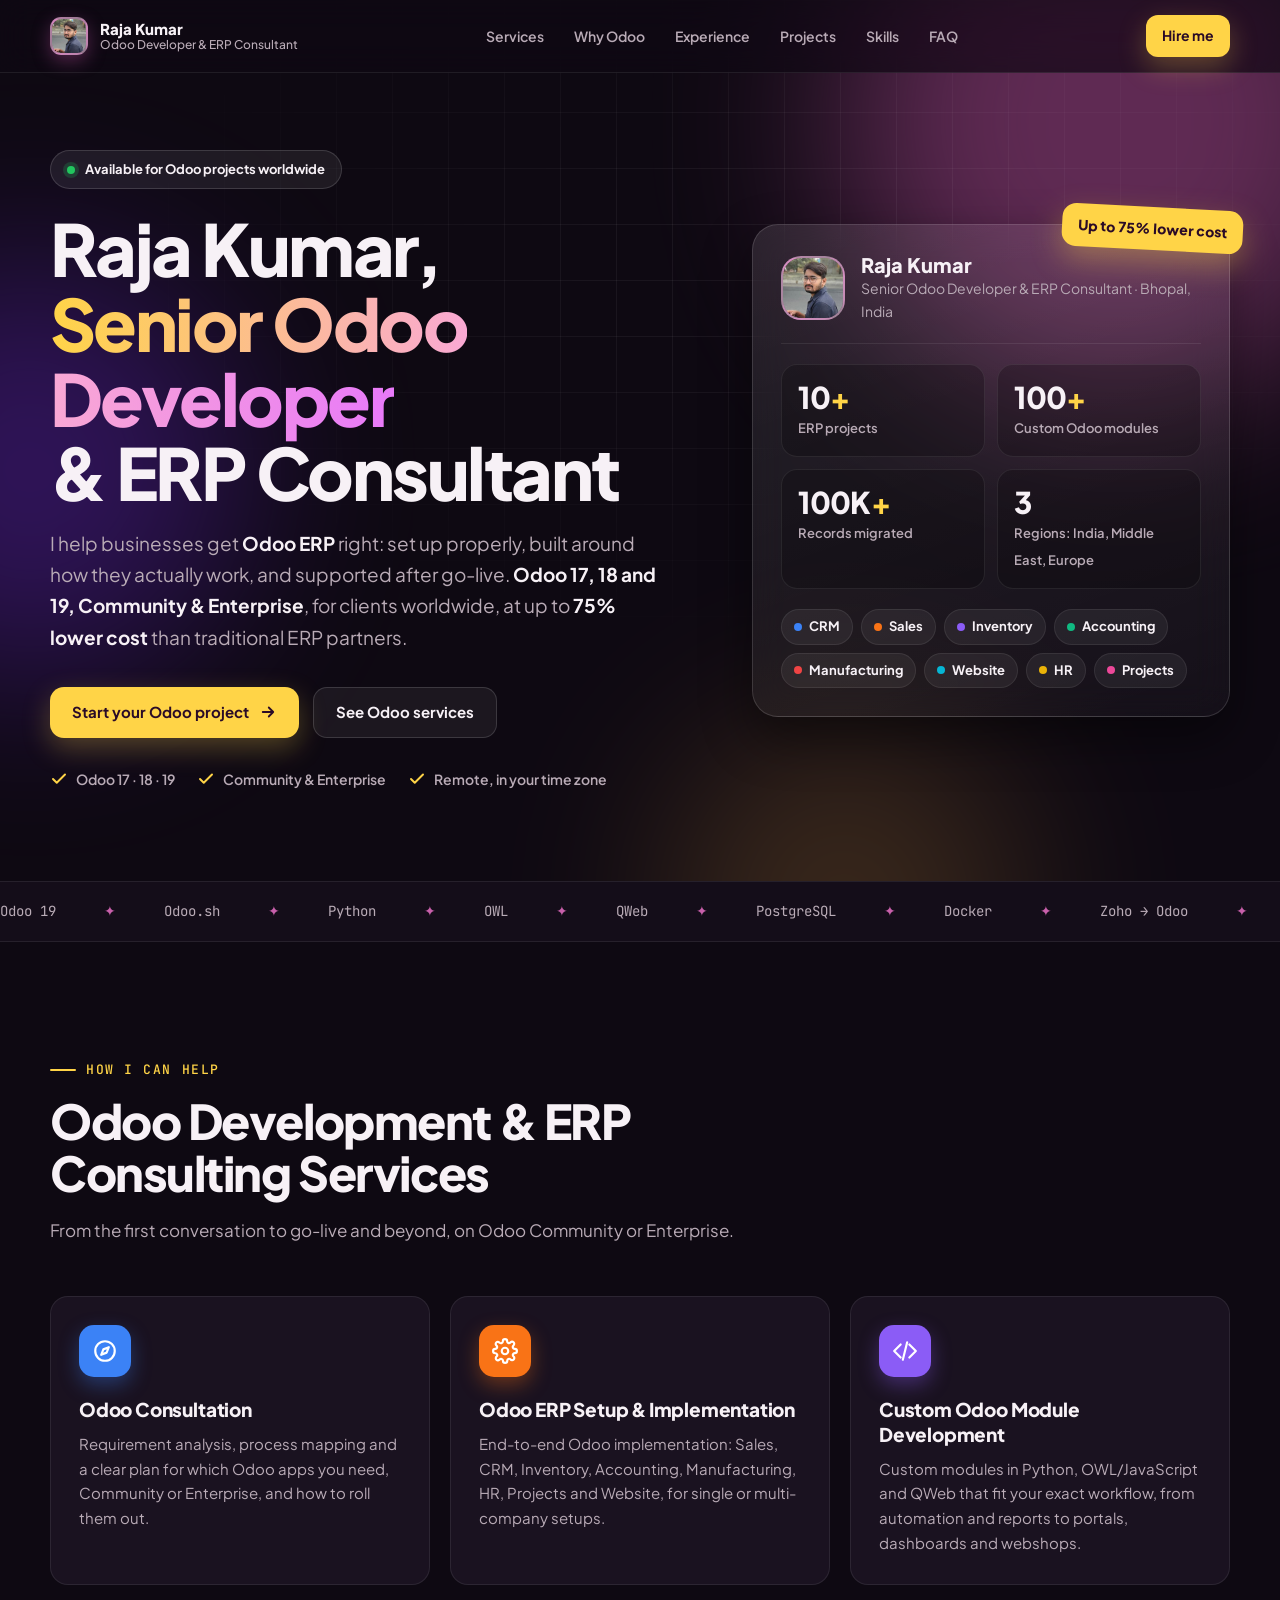
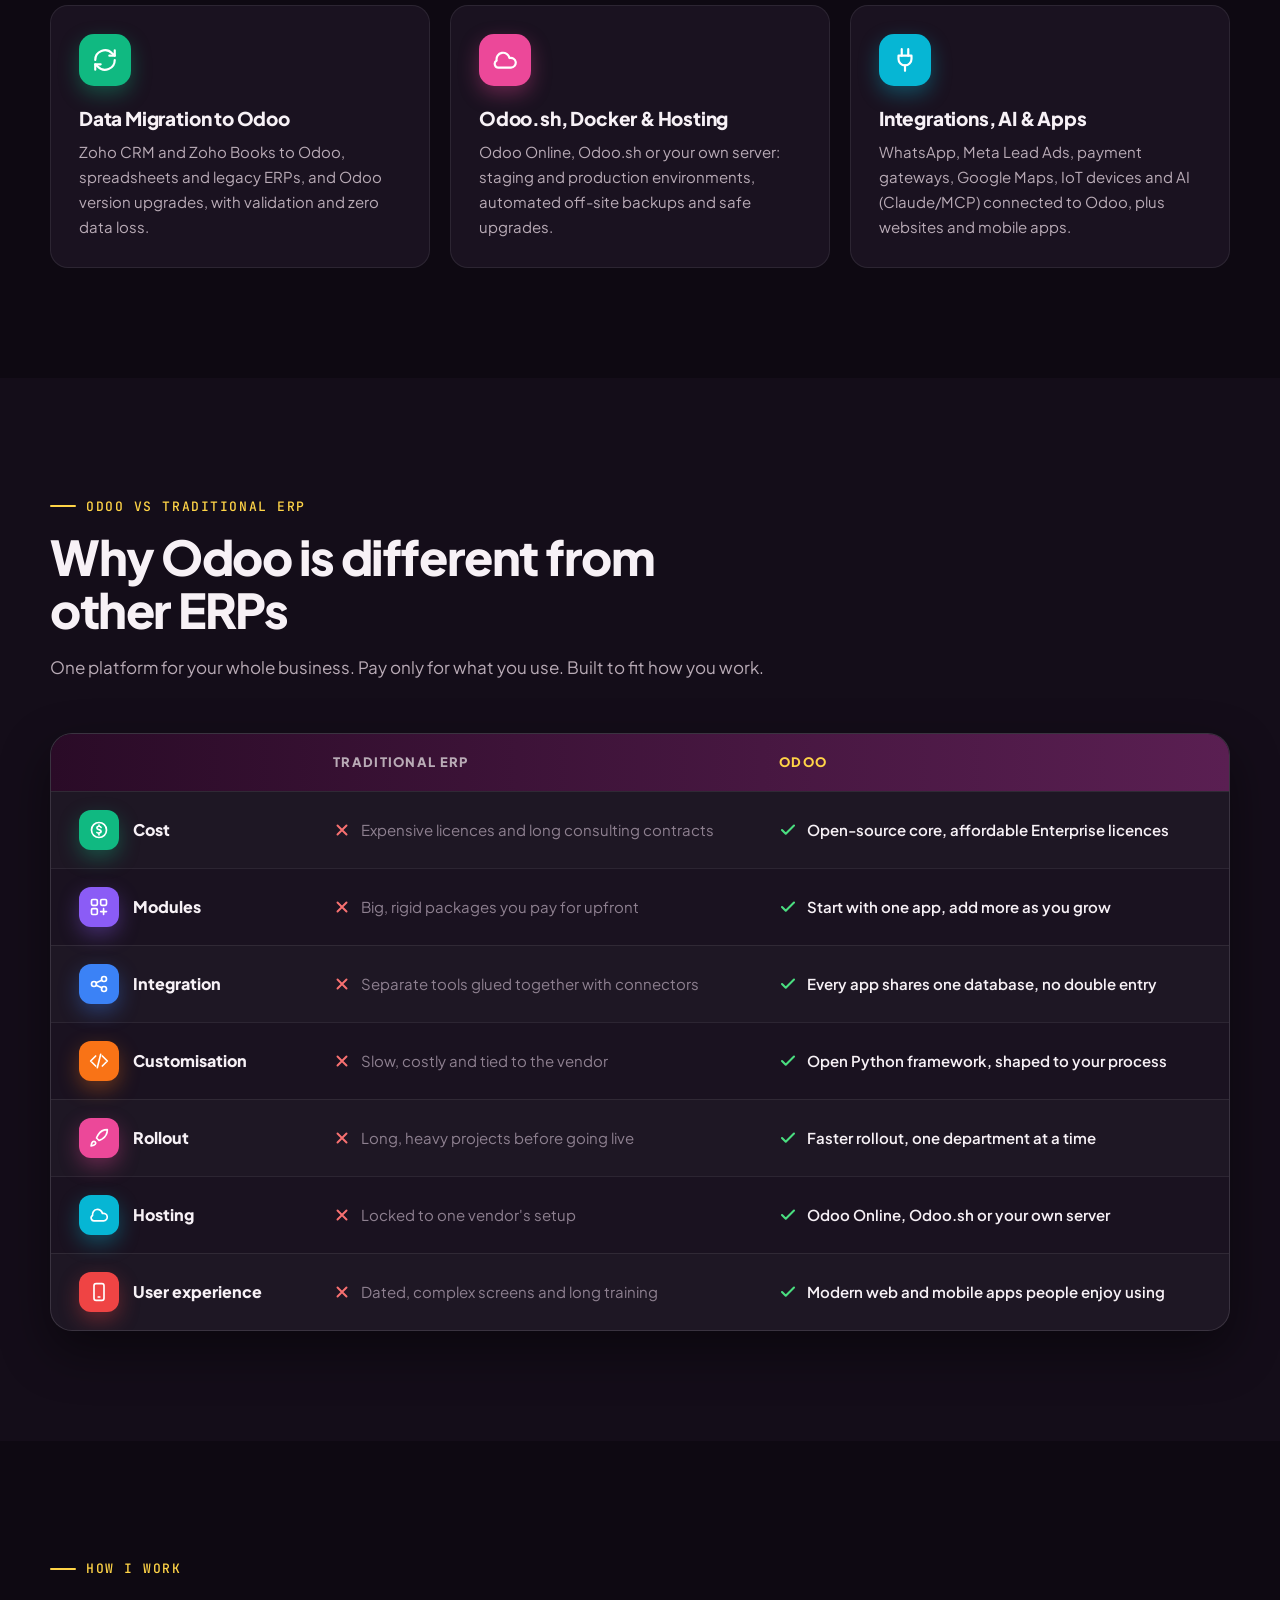
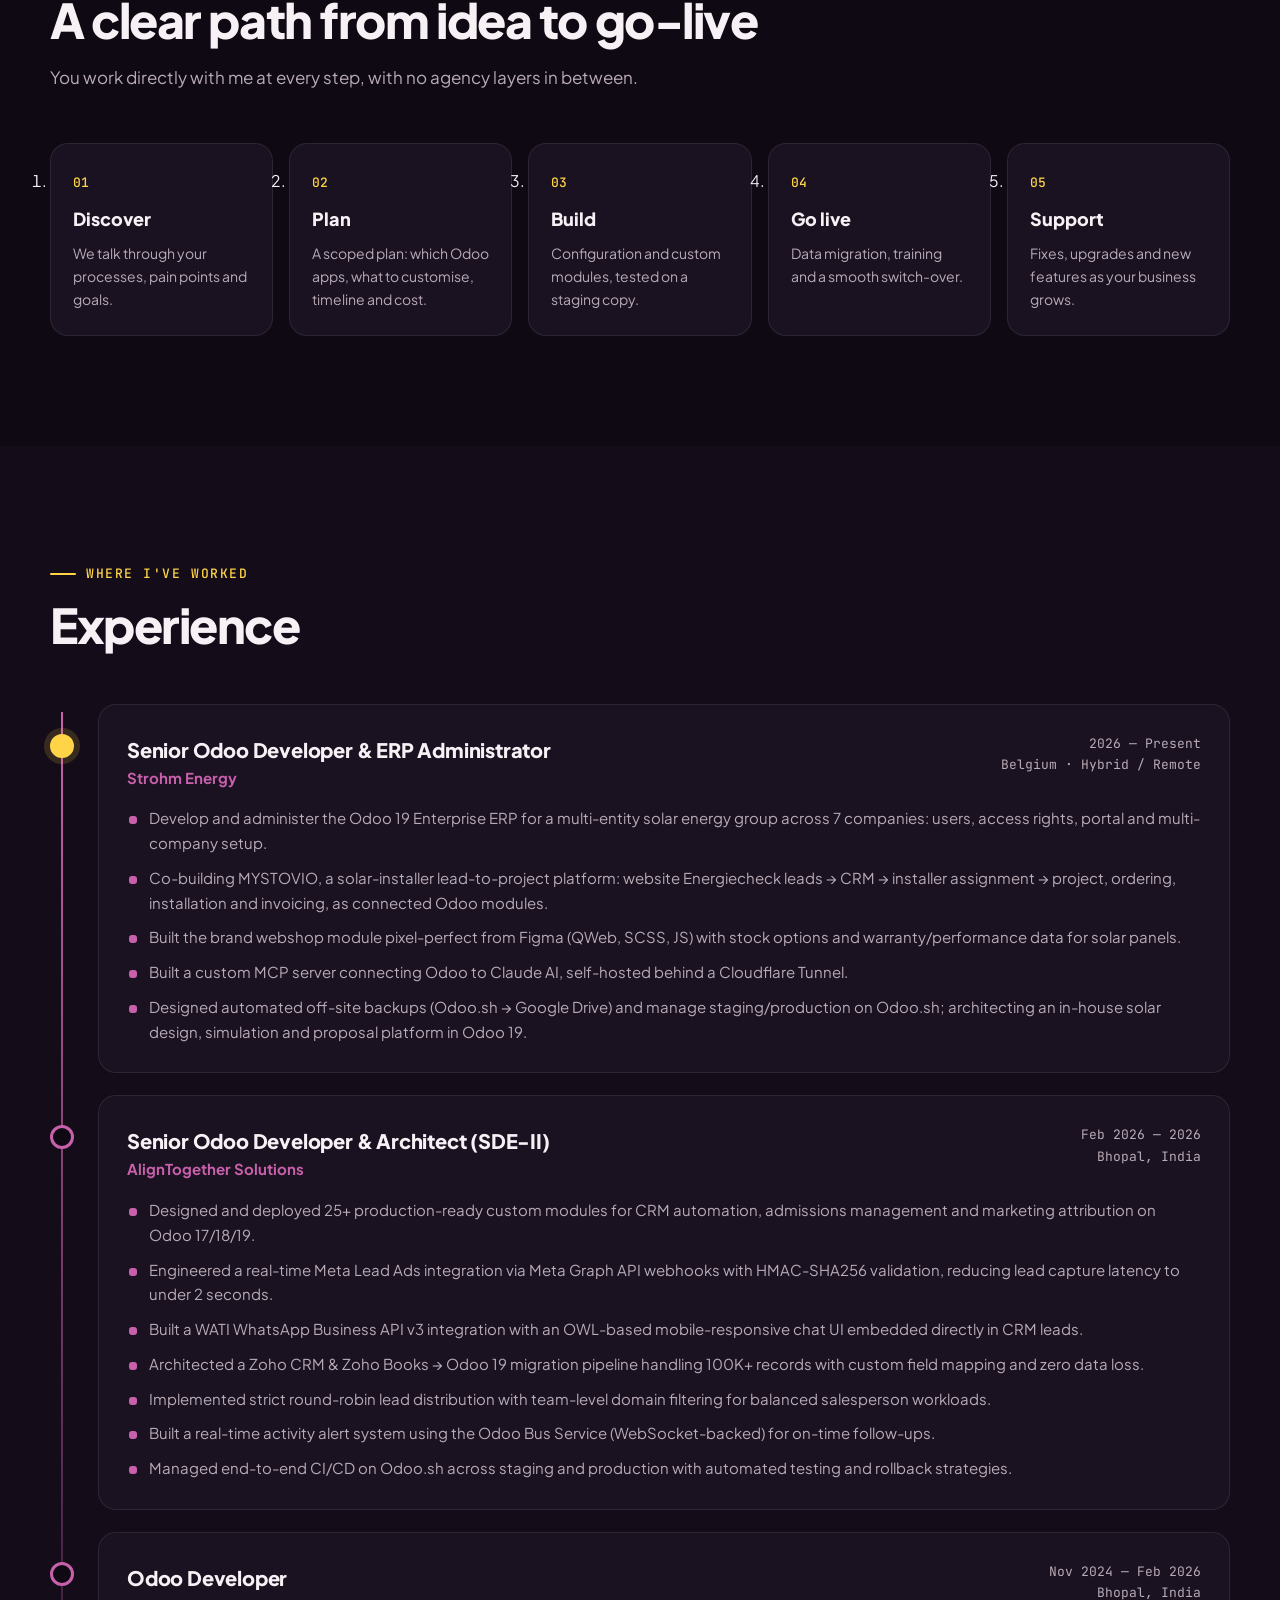
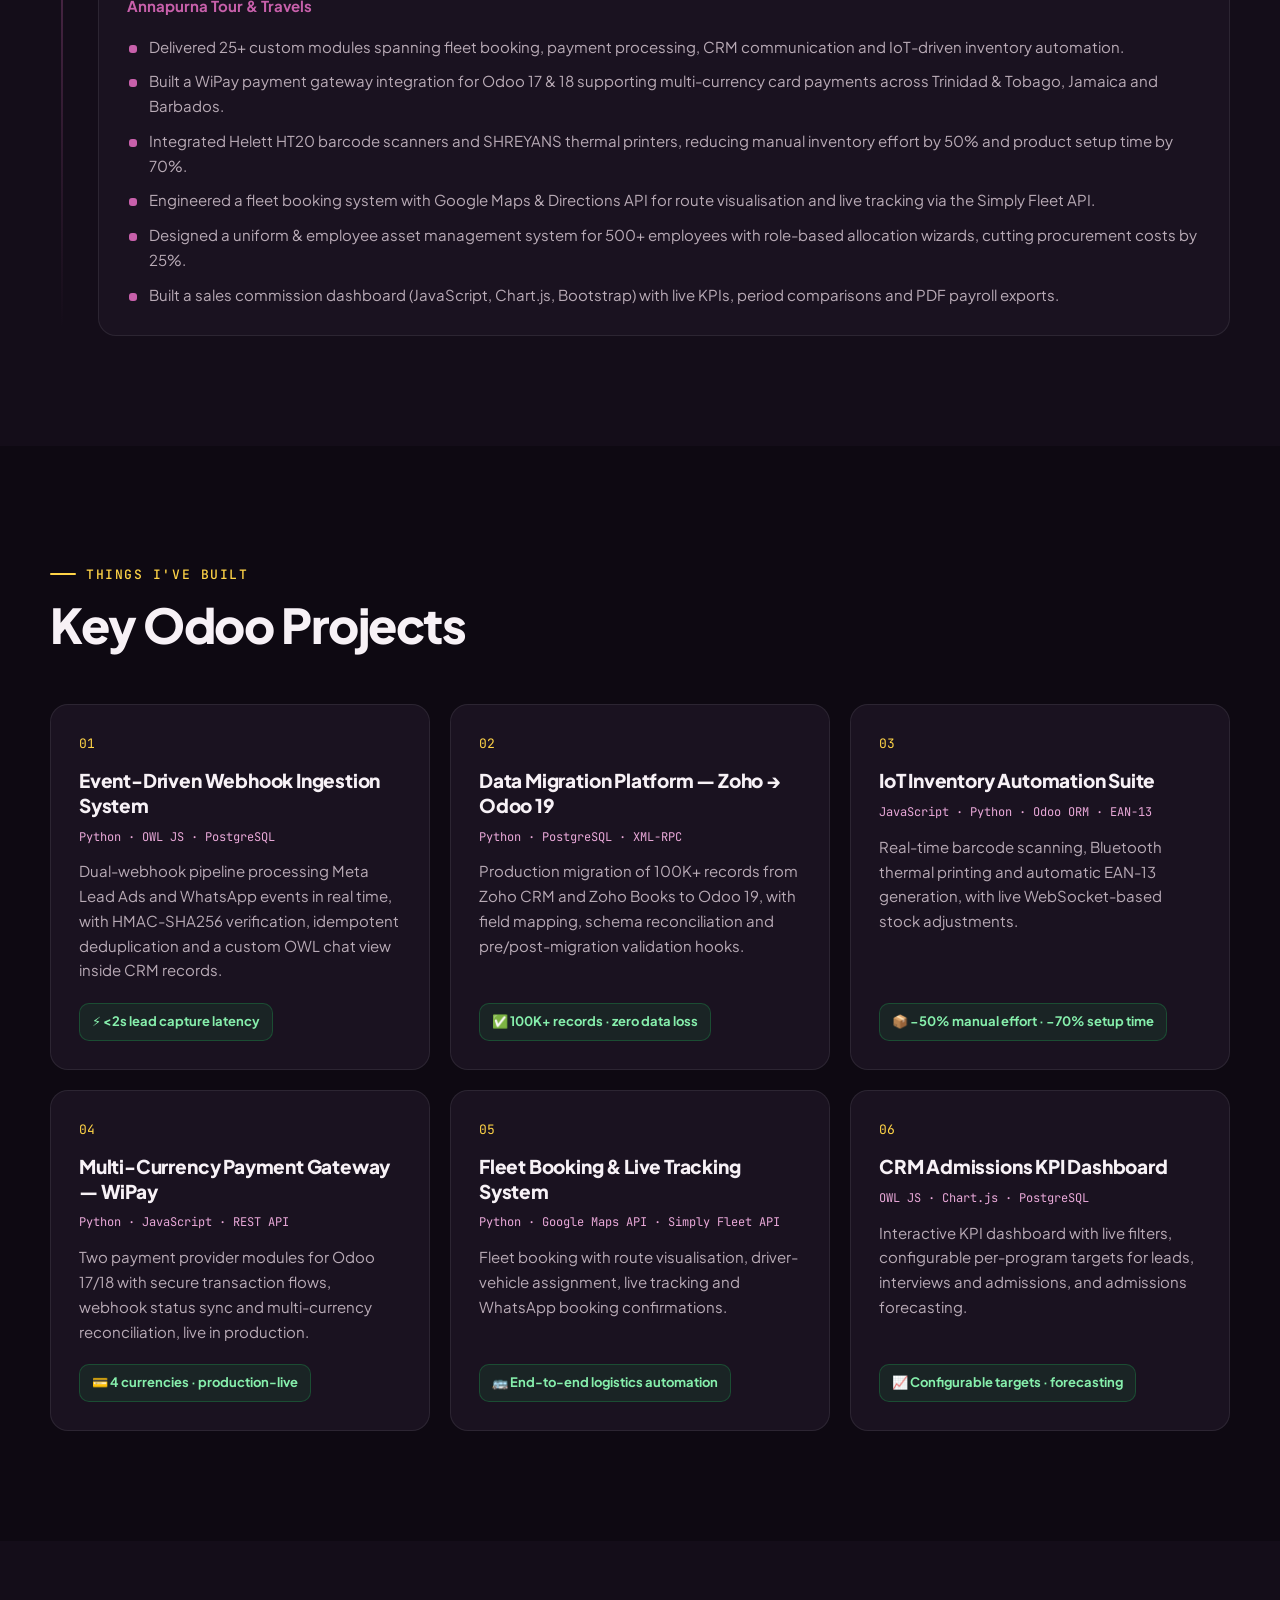
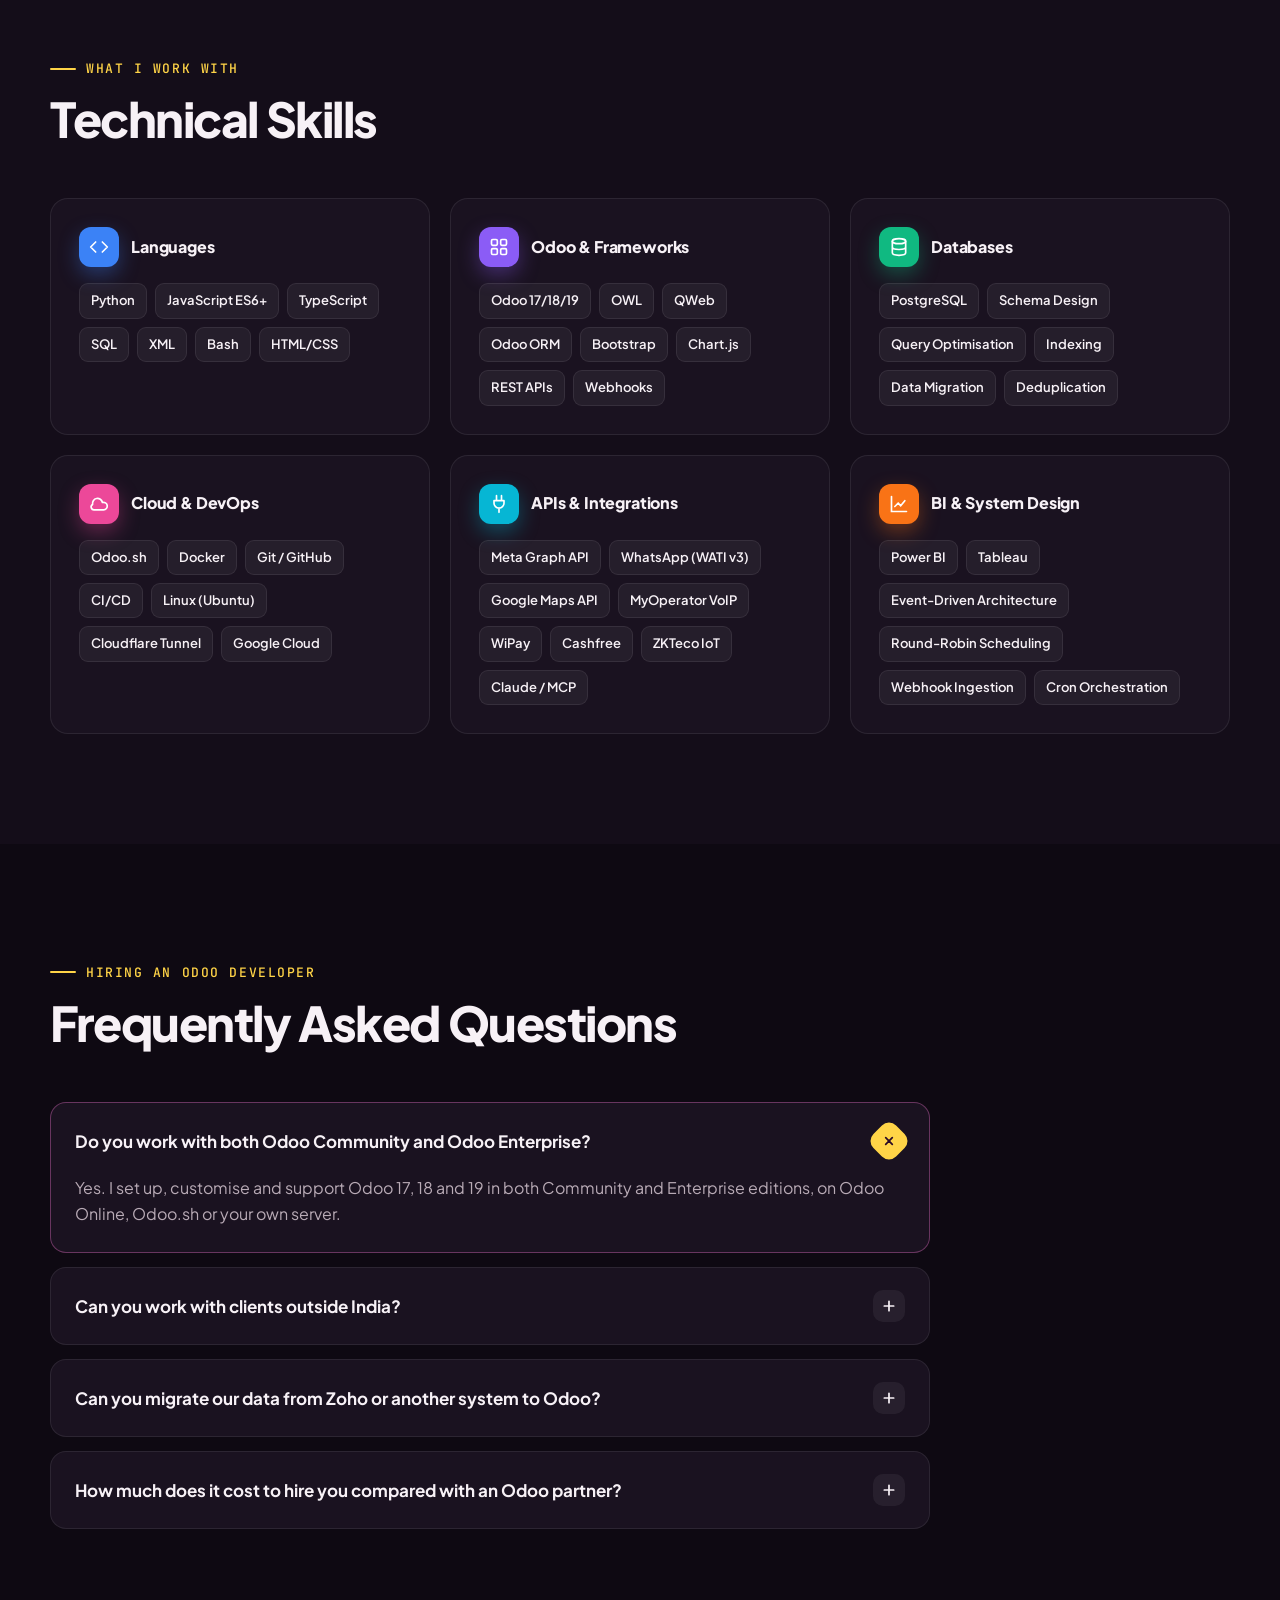
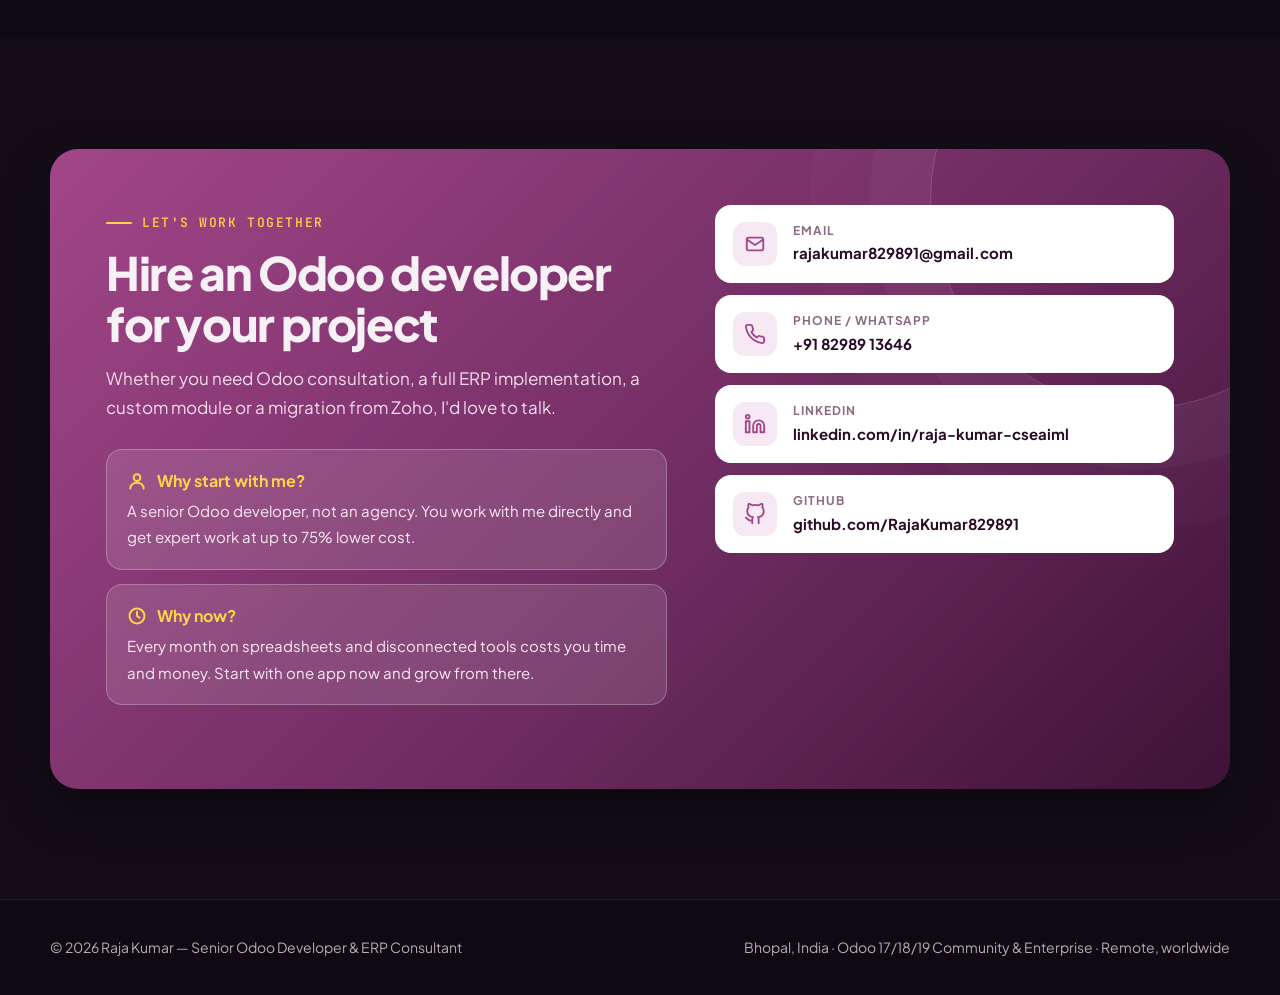
==== commit 17de0540: "Use profile photo for favicon and avatar - Favicon (32/192) and Apple touch icon from the profile ph" ====
--- a/index.html
+++ b/index.html
@@ -9,7 +9,9 @@
 <meta name="robots" content="index, follow, max-image-preview:large">
 <link rel="canonical" href="https://raja-portfolio-lyart.vercel.app/">
 <meta name="theme-color" content="#714B67">
-<link rel="icon" href="/favicon.svg" type="image/svg+xml">
+<link rel="icon" href="/favicon-32.png" type="image/png" sizes="32x32">
+<link rel="icon" href="/favicon-192.png" type="image/png" sizes="192x192">
+<link rel="apple-touch-icon" href="/apple-touch-icon.png">
 
 <!-- Open Graph / social sharing -->
 <meta property="og:type" content="profile">
@@ -38,9 +40,9 @@
       "@id": "https://raja-portfolio-lyart.vercel.app/#raja",
       "name": "Raja Kumar",
       "jobTitle": "Senior Odoo Developer & ERP Consultant",
+      "image": "https://raja-portfolio-lyart.vercel.app/avatar.jpg",
       "description": "Senior Odoo developer and ERP consultant for Odoo 17, 18 and 19, Community and Enterprise.",
       "url": "https://raja-portfolio-lyart.vercel.app/",
-      "image": "https://raja-portfolio-lyart.vercel.app/og-image.png",
       "email": "mailto:rajakumar829891@gmail.com",
       "address": { "@type": "PostalAddress", "addressLocality": "Bhopal", "addressRegion": "Madhya Pradesh", "addressCountry": "IN" },
       "worksFor": { "@type": "Organization", "name": "Strohm Energy" },
@@ -146,6 +148,8 @@
     background: linear-gradient(135deg, var(--primary-2), var(--odoo)); font-weight: 800; font-size: 15px; color: #fff;
     box-shadow: 0 6px 18px rgba(162,70,137,0.45);
   }
+  img.brand-mark { object-fit: cover; padding: 0; border: 2px solid rgba(255,255,255,0.25); }
+  img.avatar { object-fit: cover; border: 2px solid rgba(255,255,255,0.3); }
   .brand-text { display: flex; flex-direction: column; line-height: 1.15; }
   .brand-text strong { font-size: 15px; font-weight: 800; }
   .brand-text span { font-size: 12px; color: var(--muted); font-weight: 500; }
@@ -435,7 +439,7 @@
 <header class="nav">
   <div class="container nav-inner">
     <a href="#home" class="brand" aria-label="Raja Kumar, Odoo Developer – home">
-      <span class="brand-mark">RK</span>
+      <img class="brand-mark" src="/avatar.jpg" alt="" width="38" height="38">
       <span class="brand-text"><strong>Raja Kumar</strong><span>Odoo Developer &amp; ERP Consultant</span></span>
     </a>
     <nav aria-label="Main">
@@ -490,7 +494,7 @@
     <aside class="profile-card" aria-label="At a glance">
       <span class="float-badge">Up to 75% lower cost</span>
       <div class="pc-head">
-        <span class="avatar" aria-hidden="true">RK</span>
+        <img class="avatar" src="/avatar.jpg" alt="Raja Kumar, Senior Odoo Developer" width="64" height="64">
         <div>
           <h2>Raja Kumar</h2>
           <p>Senior Odoo Developer &amp; ERP Consultant · Bhopal, India</p>
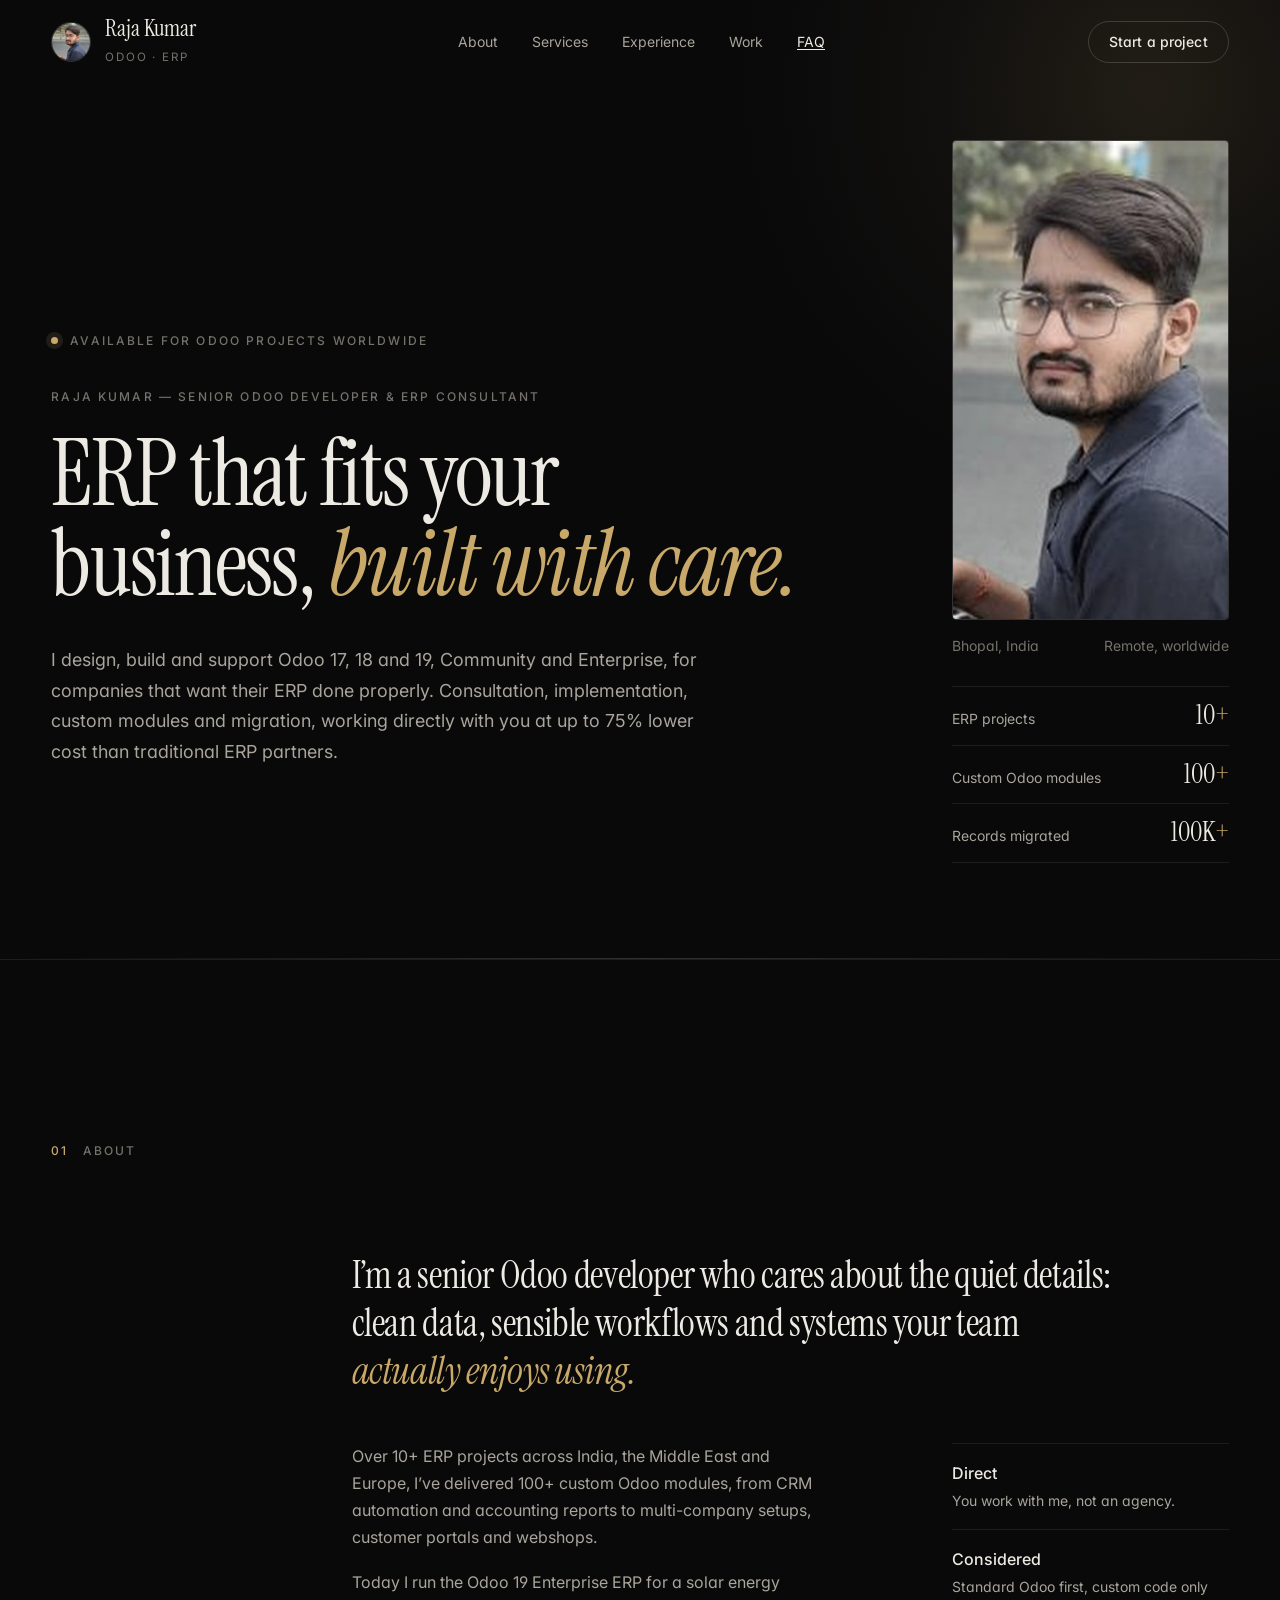
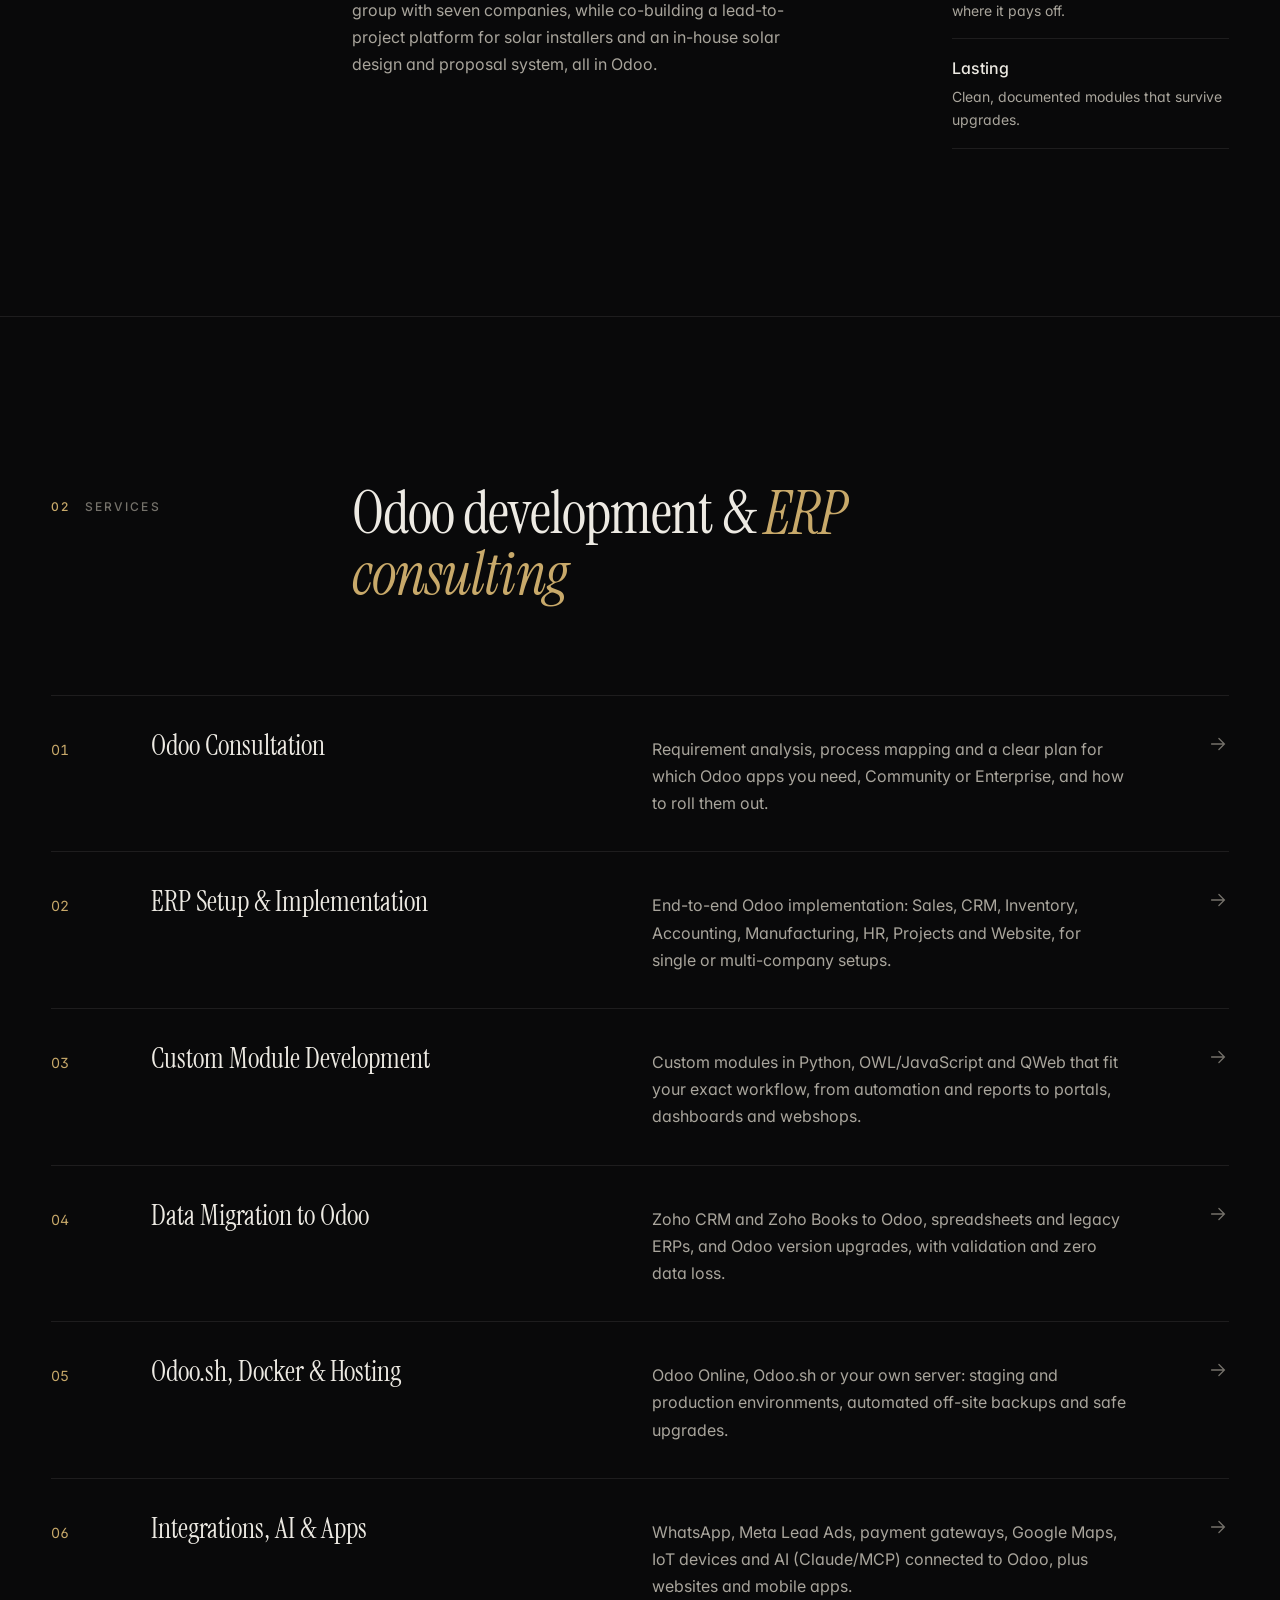
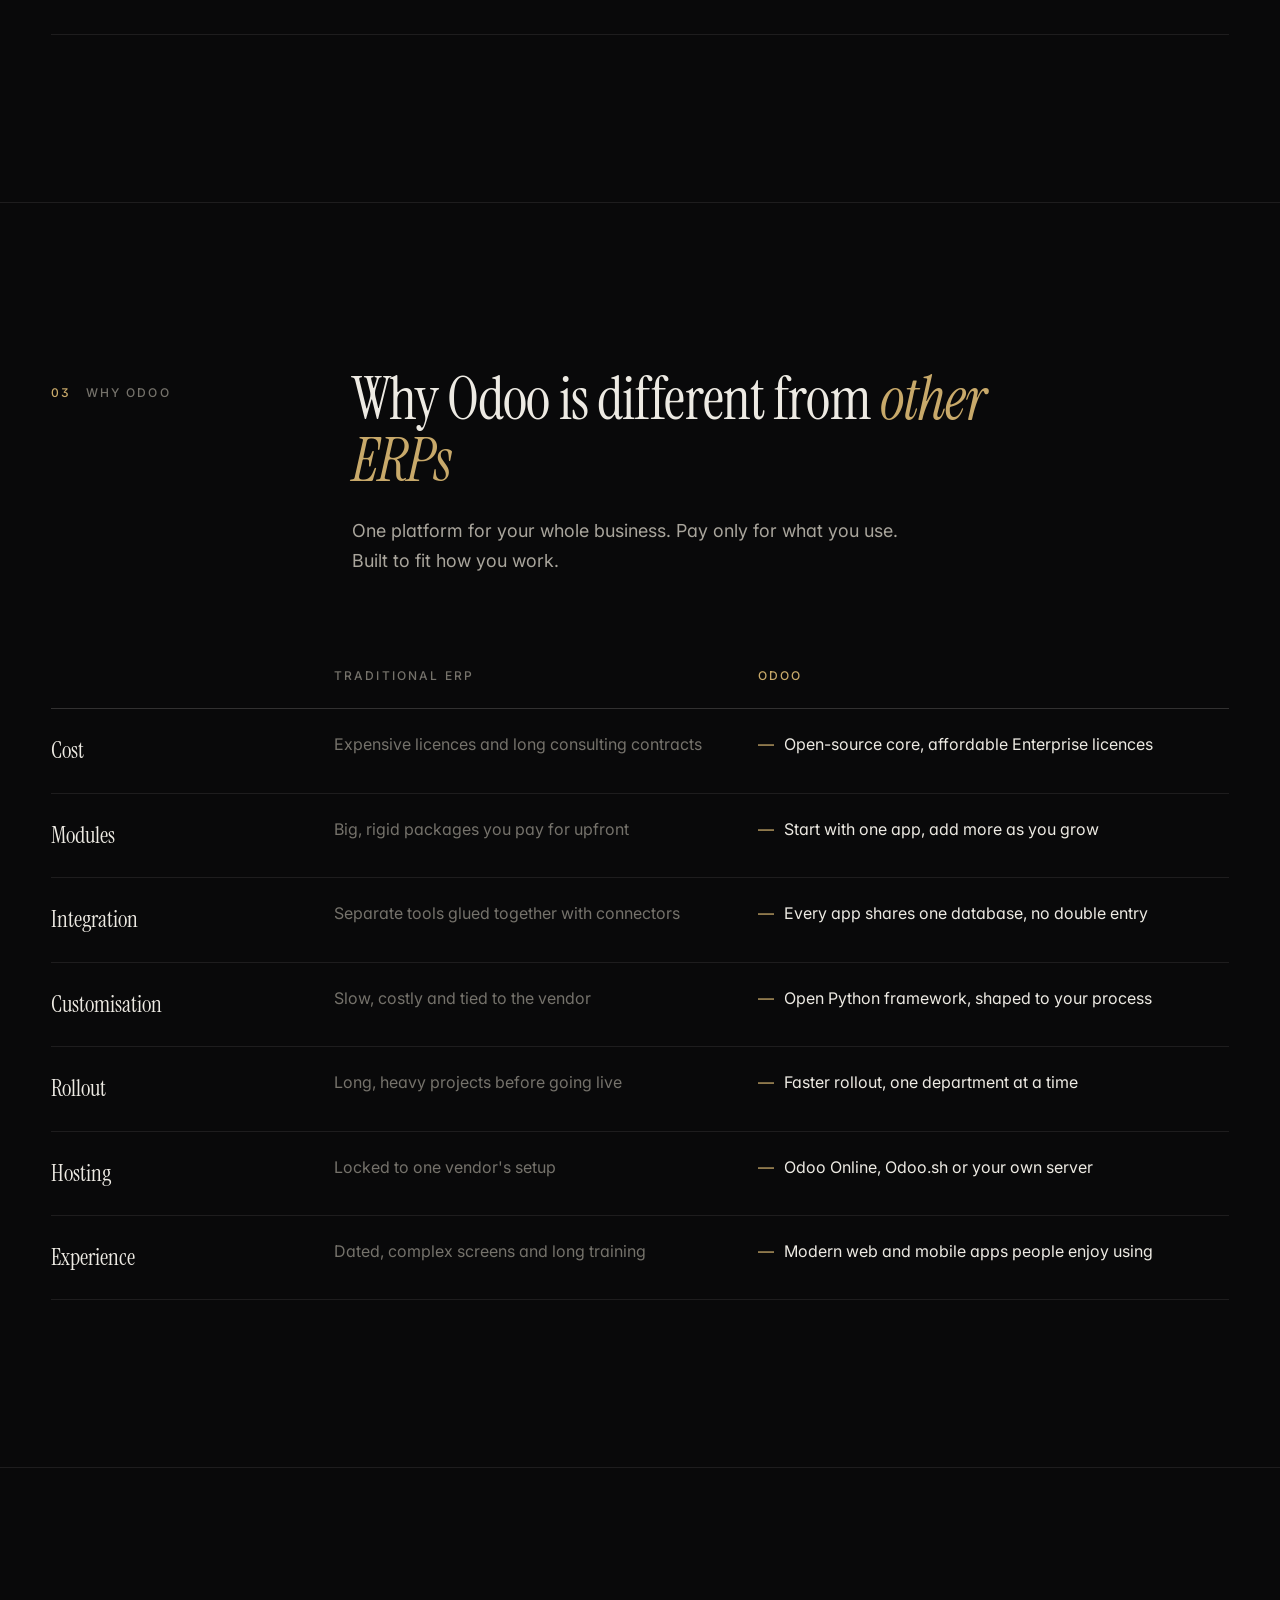
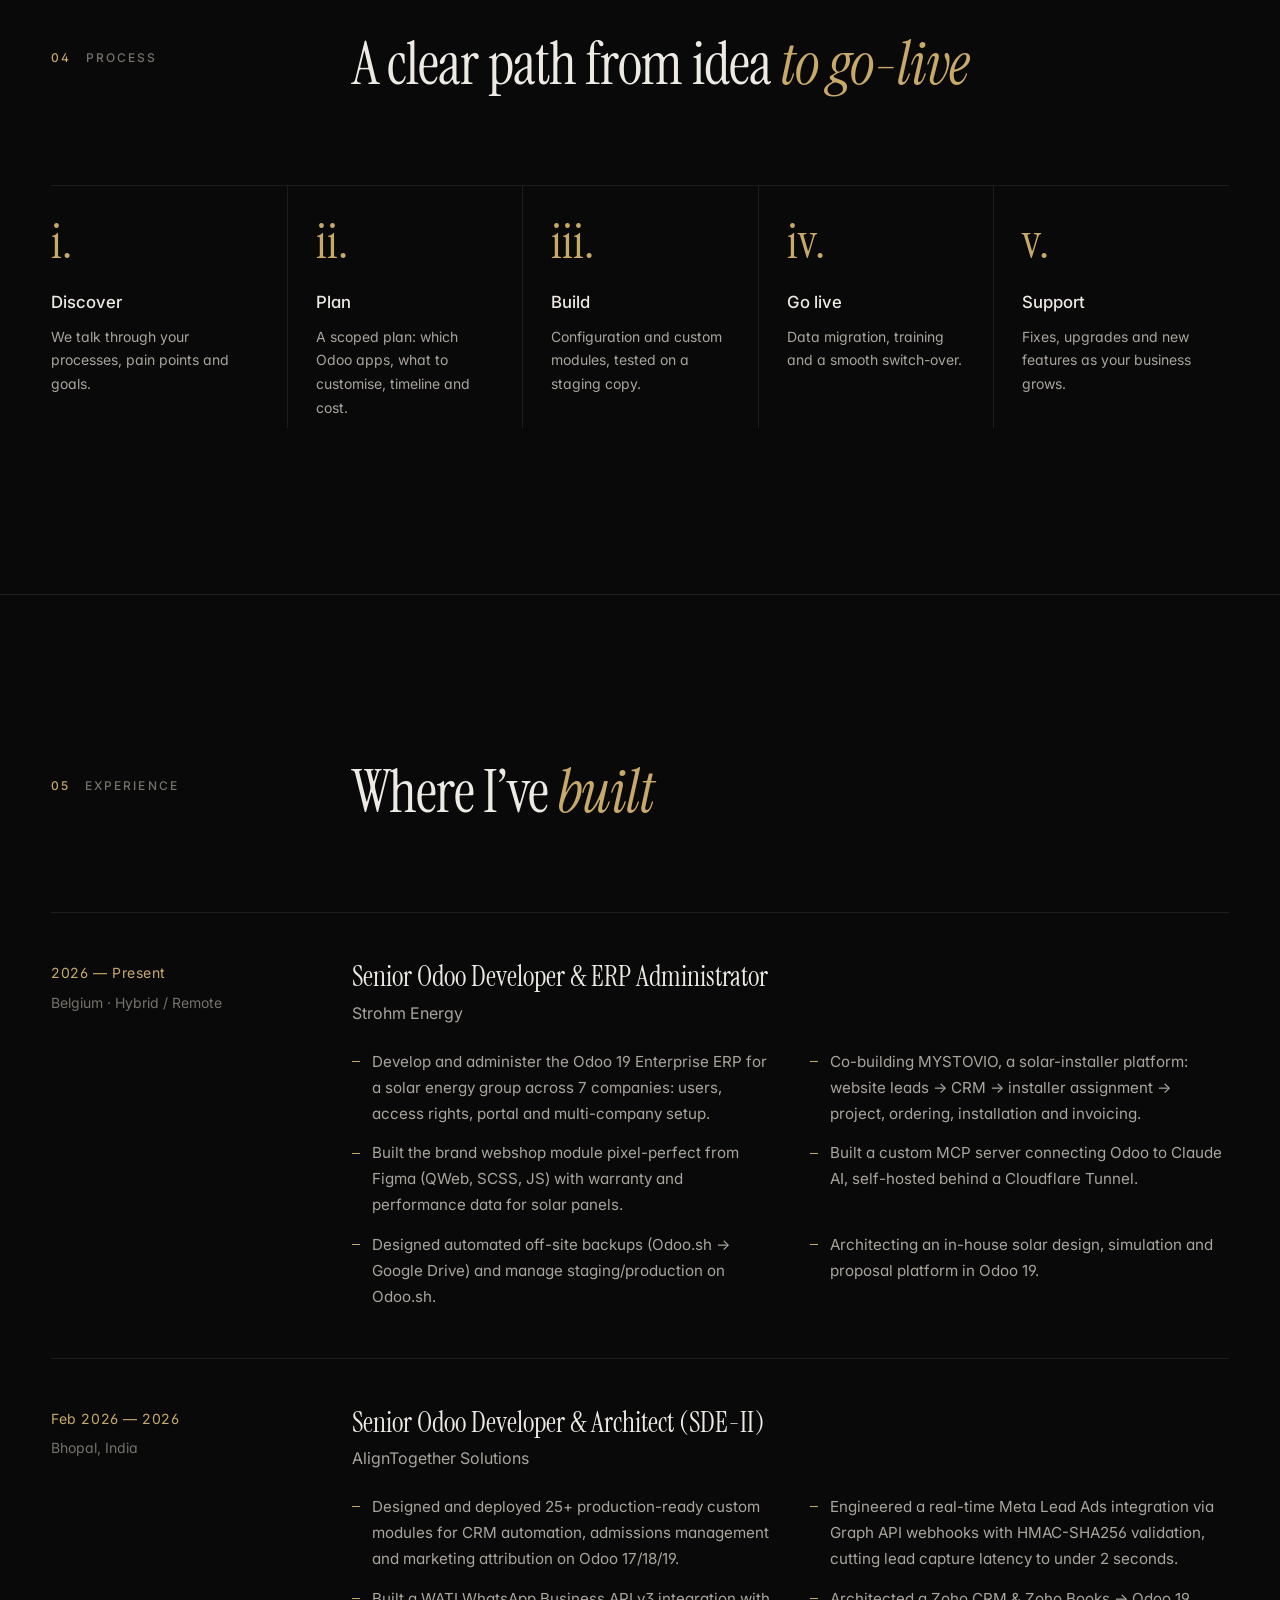
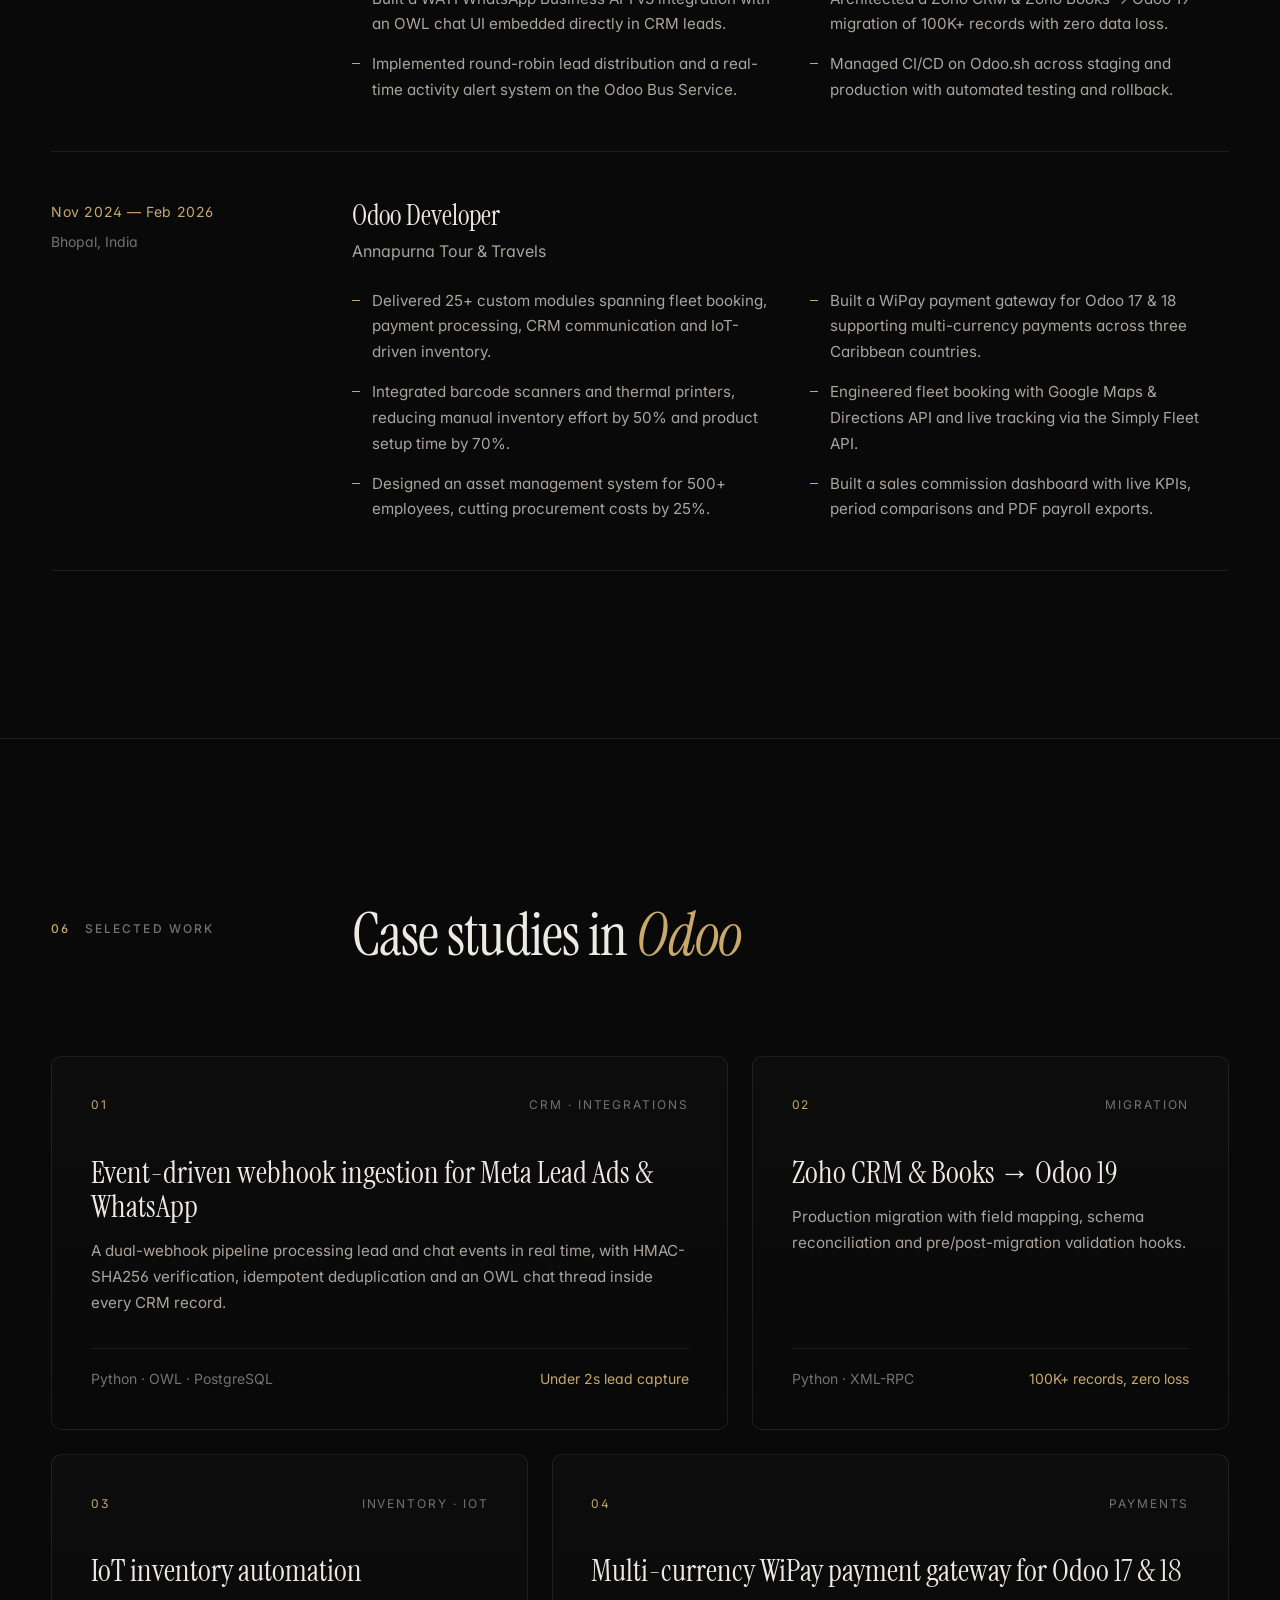
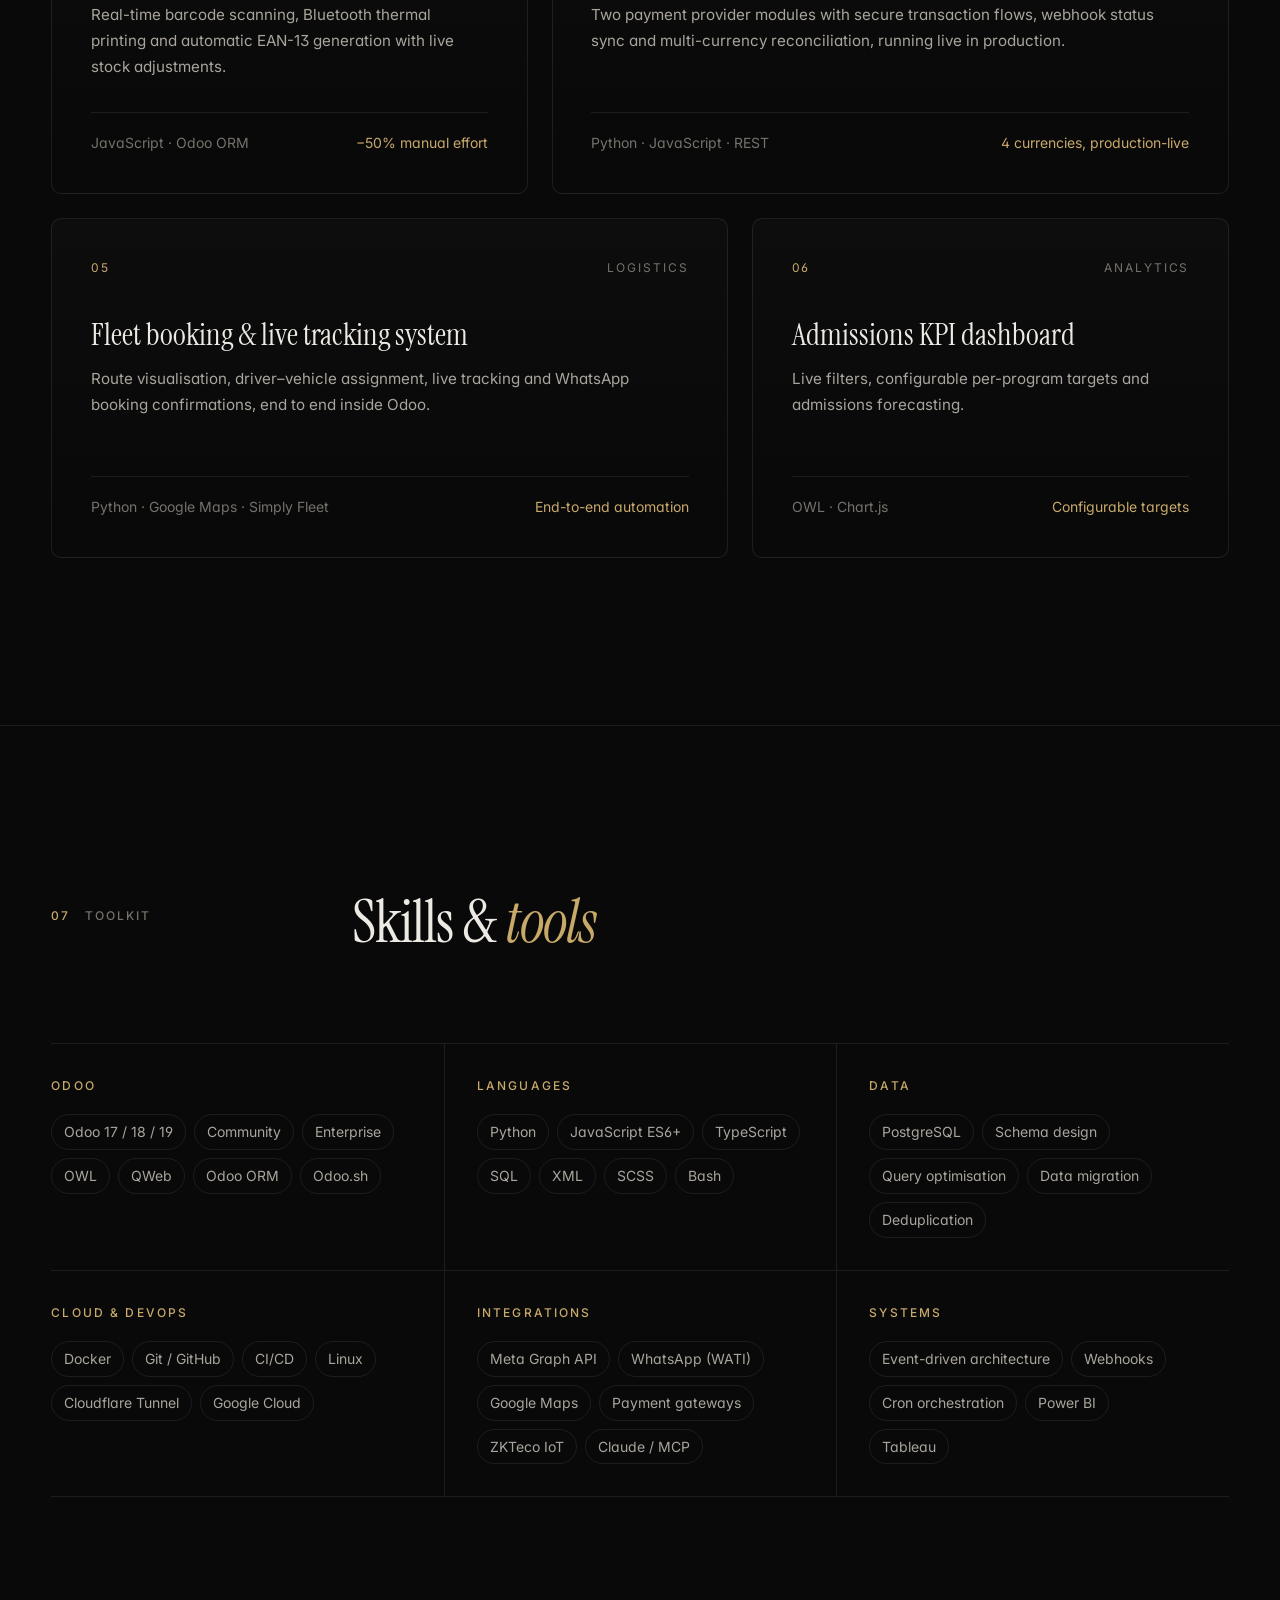
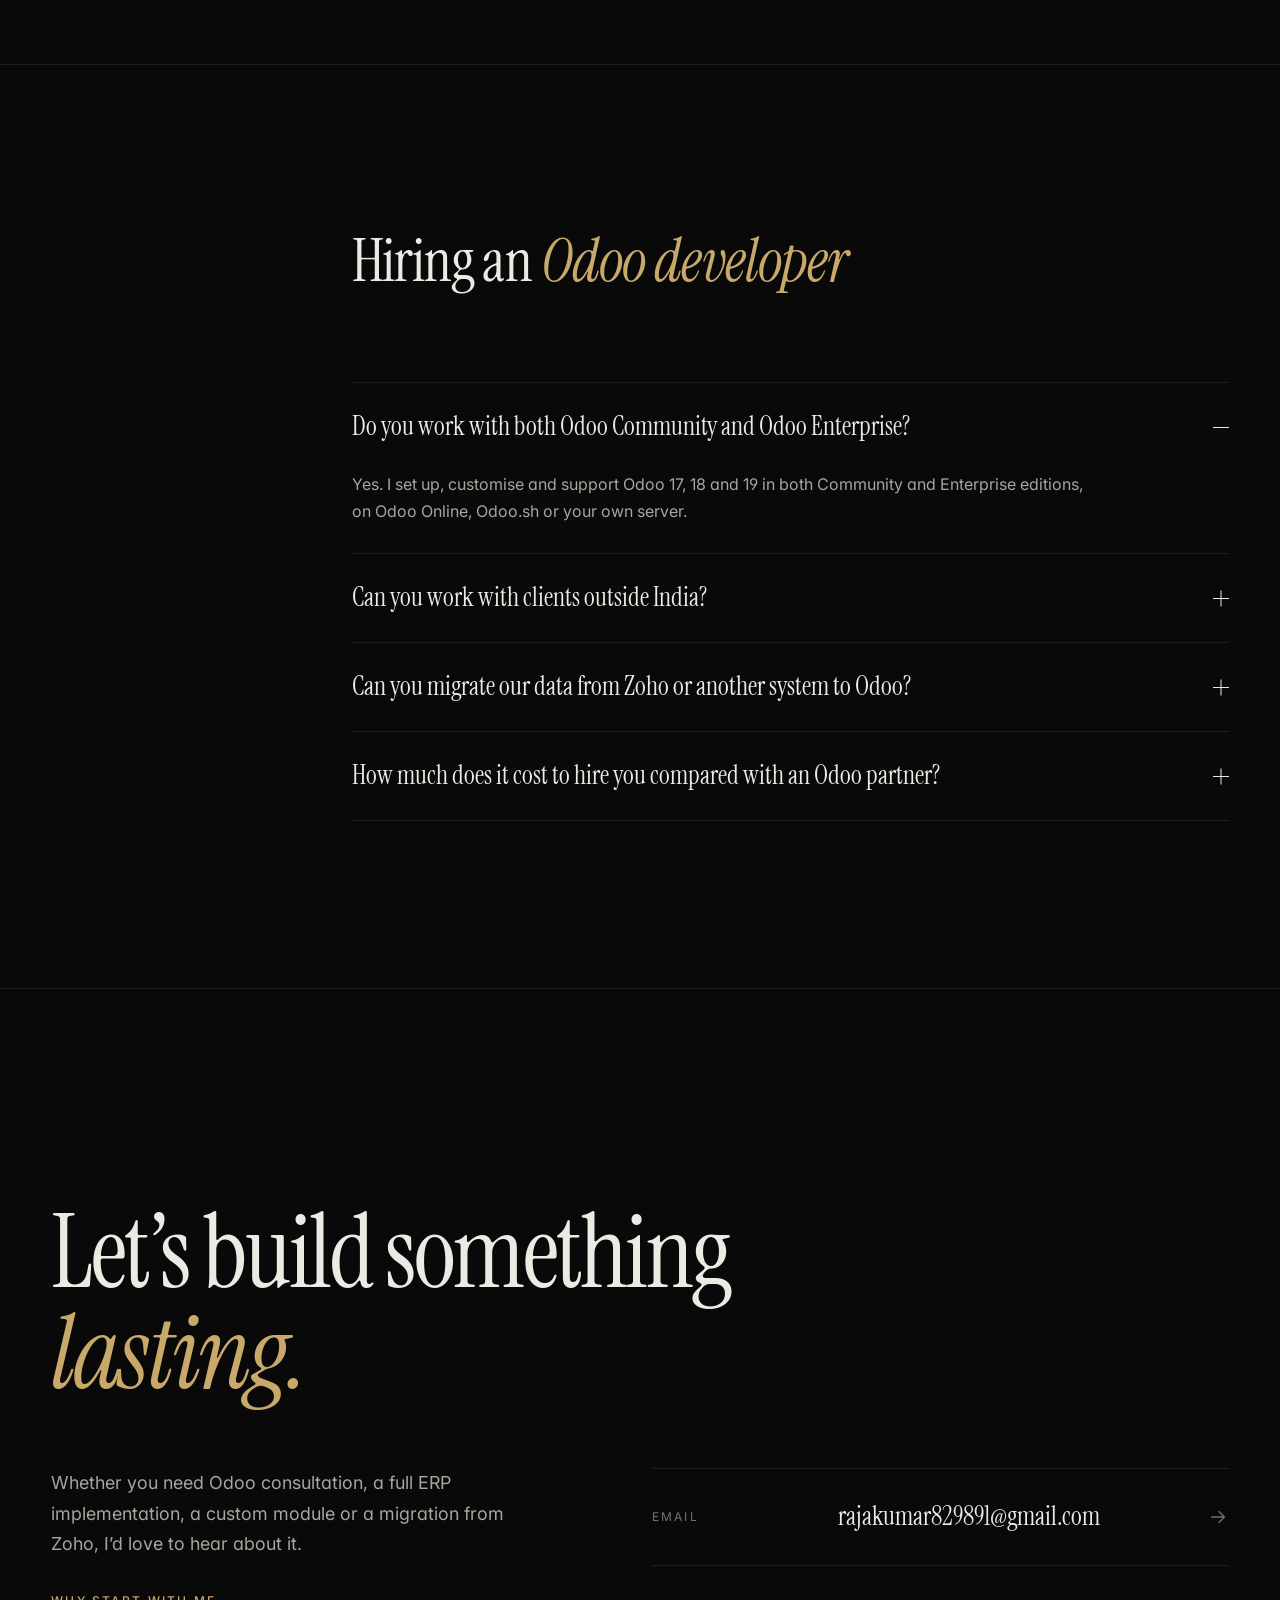
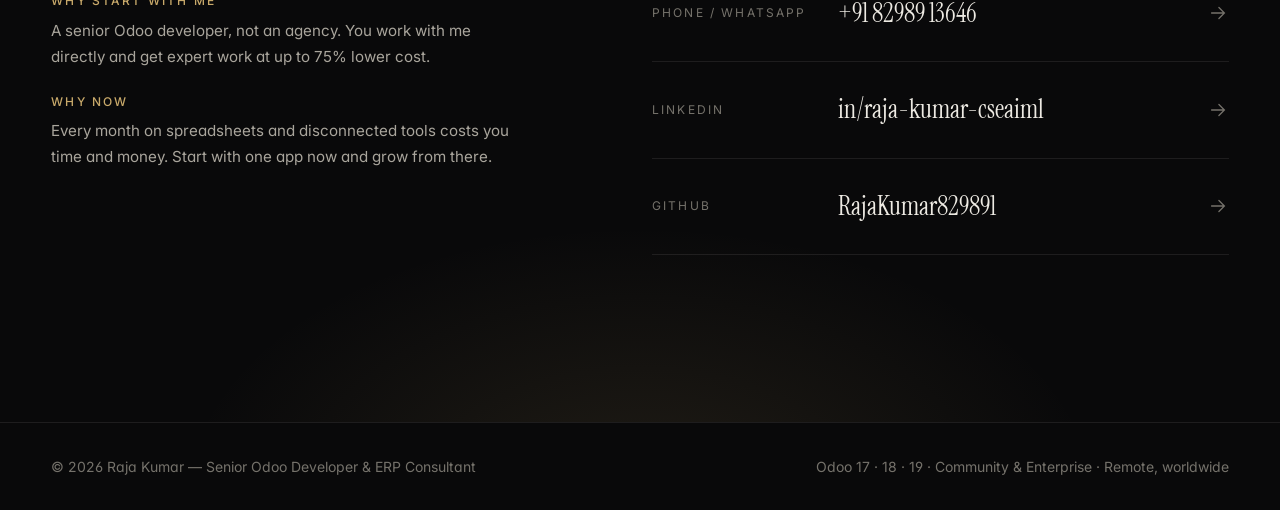
==== commit 3d69dad2: "Modern Classic redesign - Obsidian + brushed gold palette, Instrument Serif headings with Inter body" ====
--- a/index.html
+++ b/index.html
@@ -97,799 +97,354 @@
 </script>
 <link rel="preconnect" href="https://fonts.googleapis.com">
 <link rel="preconnect" href="https://fonts.gstatic.com" crossorigin>
-<link href="https://fonts.googleapis.com/css2?family=Plus+Jakarta+Sans:wght@400;500;600;700;800&family=JetBrains+Mono:wght@400;500&display=swap" rel="stylesheet">
-<style>
-  :root {
-    --bg: #0E0912;
-    --bg-2: #140D19;
-    --surface: #1A1220;
-    --surface-2: #221829;
-    --border: rgba(255,255,255,0.08);
-    --border-2: rgba(255,255,255,0.14);
-    --primary: #A24689;
-    --primary-2: #C860AB;
-    --odoo: #714B67;
-    --accent: #FFD447;
-    --text: #F7F1F6;
-    --muted: #B9ABB6;
-    --muted-2: #8E8090;
-    --green: #22C55E;
-    --radius: 18px;
-    --shadow: 0 20px 50px rgba(0,0,0,0.45);
-    --maxw: 1180px;
-  }
-  *, *::before, *::after { box-sizing: border-box; margin: 0; padding: 0; }
-  html { scroll-behavior: smooth; scroll-padding-top: 84px; }
-  body {
-    background: var(--bg); color: var(--text);
-    font-family: 'Plus Jakarta Sans', system-ui, sans-serif;
-    font-size: 16px; line-height: 1.65; overflow-x: hidden;
-    -webkit-font-smoothing: antialiased;
-  }
-  a { color: inherit; }
-  img, svg { display: block; }
-  .container { width: min(var(--maxw), 100% - 48px); margin-inline: auto; }
-  .mono { font-family: 'JetBrains Mono', monospace; }
-  .skip { position: absolute; left: -999px; top: 8px; background: var(--accent); color: #2A0B27; padding: 8px 14px; border-radius: 8px; z-index: 200; font-weight: 700; }
-  .skip:focus { left: 12px; }
-  :focus-visible { outline: 2px solid var(--accent); outline-offset: 3px; border-radius: 6px; }
-
-  /* ── NAV ── */
-  .nav {
-    position: fixed; inset: 0 0 auto 0; z-index: 100;
-    background: rgba(14,9,18,0.72); backdrop-filter: blur(16px) saturate(140%);
-    -webkit-backdrop-filter: blur(16px) saturate(140%);
-    border-bottom: 1px solid var(--border);
-  }
-  .nav-inner { display: flex; align-items: center; justify-content: space-between; height: 72px; gap: 20px; }
-  .brand { display: flex; align-items: center; gap: 12px; text-decoration: none; }
-  .brand-mark {
-    width: 38px; height: 38px; border-radius: 11px; display: grid; place-items: center;
-    background: linear-gradient(135deg, var(--primary-2), var(--odoo)); font-weight: 800; font-size: 15px; color: #fff;
-    box-shadow: 0 6px 18px rgba(162,70,137,0.45);
-  }
-  img.brand-mark { object-fit: cover; padding: 0; border: 2px solid rgba(255,255,255,0.25); }
-  img.avatar { object-fit: cover; border: 2px solid rgba(255,255,255,0.3); }
-  .brand-text { display: flex; flex-direction: column; line-height: 1.15; }
-  .brand-text strong { font-size: 15px; font-weight: 800; }
-  .brand-text span { font-size: 12px; color: var(--muted); font-weight: 500; }
-  .nav-links { display: flex; gap: 6px; list-style: none; }
-  .nav-links a {
-    font-size: 14px; font-weight: 600; color: var(--muted); text-decoration: none;
-    padding: 8px 12px; border-radius: 10px; transition: color .2s, background .2s;
-  }
-  .nav-links a:hover { color: var(--text); background: rgba(255,255,255,0.06); }
-  .nav-cta { display: flex; align-items: center; gap: 10px; }
-  .menu-btn {
-    display: none; width: 44px; height: 44px; border-radius: 12px; border: 1px solid var(--border-2);
-    background: rgba(255,255,255,0.04); color: var(--text); cursor: pointer; place-items: center;
-  }
-
-  /* ── BUTTONS ── */
-  .btn {
-    display: inline-flex; align-items: center; justify-content: center; gap: 10px;
-    min-height: 48px; padding: 12px 22px; border-radius: 14px;
-    font-weight: 700; font-size: 15px; text-decoration: none; cursor: pointer; border: 0;
-    transition: transform .2s, box-shadow .2s, background .2s, border-color .2s;
-  }
-  .btn-primary { background: var(--accent); color: #2A0B27; box-shadow: 0 10px 28px rgba(255,212,71,0.28); }
-  .btn-primary:hover { transform: translateY(-2px); box-shadow: 0 14px 34px rgba(255,212,71,0.38); }
-  .btn-ghost { background: rgba(255,255,255,0.06); color: var(--text); border: 1px solid var(--border-2); }
-  .btn-ghost:hover { transform: translateY(-2px); border-color: rgba(255,255,255,0.3); }
-  .btn-sm { min-height: 42px; padding: 9px 16px; font-size: 14px; border-radius: 12px; }
-
-  /* ── HERO ── */
-  .hero { position: relative; padding: 150px 0 90px; overflow: hidden; }
-  .hero-bg { position: absolute; inset: 0; pointer-events: none; }
-  .blob { position: absolute; border-radius: 50%; filter: blur(90px); opacity: .55; }
-  .blob-1 { width: 560px; height: 560px; background: #A24689; top: -160px; right: -120px; }
-  .blob-2 { width: 420px; height: 420px; background: #6D28D9; top: 260px; left: -180px; opacity: .35; }
-  .blob-3 { width: 360px; height: 360px; background: #FFB547; bottom: -200px; right: 20%; opacity: .18; }
-  .grid-fade {
-    position: absolute; inset: 0;
-    background-image: linear-gradient(rgba(255,255,255,0.05) 1px, transparent 1px), linear-gradient(90deg, rgba(255,255,255,0.05) 1px, transparent 1px);
-    background-size: 56px 56px;
-    mask-image: radial-gradient(ellipse 70% 60% at 60% 30%, #000 20%, transparent 75%);
-    -webkit-mask-image: radial-gradient(ellipse 70% 60% at 60% 30%, #000 20%, transparent 75%);
-  }
-  .hero-grid { position: relative; display: grid; grid-template-columns: 1.15fr 0.85fr; gap: 56px; align-items: center; }
-  .pill {
-    display: inline-flex; align-items: center; gap: 10px;
-    padding: 8px 16px; border-radius: 999px; font-size: 13px; font-weight: 700;
-    background: rgba(255,255,255,0.07); border: 1px solid var(--border-2); color: var(--text);
-  }
-  .live-dot { width: 8px; height: 8px; border-radius: 50%; background: var(--green); box-shadow: 0 0 0 4px rgba(34,197,94,0.2); animation: pulse 2s infinite; }
-  @keyframes pulse { 50% { box-shadow: 0 0 0 7px rgba(34,197,94,0.05); } }
-  .hero h1 {
-    margin: 22px 0 18px; font-size: clamp(40px, 5.6vw, 72px); line-height: 1.04;
-    font-weight: 800; letter-spacing: -0.035em;
-  }
-  .grad {
-    background: linear-gradient(90deg, #FFD447 0%, #F9A8D4 55%, #E879F9 100%);
-    -webkit-background-clip: text; background-clip: text; color: transparent;
-  }
-  .hero-lead { font-size: clamp(16px, 1.6vw, 19px); color: var(--muted); max-width: 620px; }
-  .hero-lead strong { color: var(--text); font-weight: 700; }
-  .hero-ctas { display: flex; flex-wrap: wrap; gap: 14px; margin: 34px 0 30px; }
-  .trust { display: flex; flex-wrap: wrap; gap: 10px 22px; color: var(--muted); font-size: 14px; font-weight: 600; }
-  .trust span { display: inline-flex; align-items: center; gap: 8px; }
-  .trust svg { color: var(--accent); }
-
-  .profile-card {
-    position: relative; padding: 28px; border-radius: 26px;
-    background: linear-gradient(160deg, rgba(255,255,255,0.10), rgba(255,255,255,0.03));
-    border: 1px solid var(--border-2); backdrop-filter: blur(18px); -webkit-backdrop-filter: blur(18px);
-    box-shadow: var(--shadow);
-  }
-  .pc-head { display: flex; align-items: center; gap: 16px; padding-bottom: 20px; border-bottom: 1px solid var(--border); }
-  .avatar {
-    width: 64px; height: 64px; border-radius: 20px; display: grid; place-items: center; flex-shrink: 0;
-    background: linear-gradient(135deg, var(--primary-2), var(--odoo)); font-size: 24px; font-weight: 800;
-  }
-  .pc-head h2 { font-size: 20px; font-weight: 800; line-height: 1.2; }
-  .pc-head p { font-size: 14px; color: var(--muted); }
-  .stats { display: grid; grid-template-columns: 1fr 1fr; gap: 12px; margin: 20px 0; }
-  .stat { padding: 16px; border-radius: 16px; background: rgba(0,0,0,0.22); border: 1px solid var(--border); }
-  .stat b { display: block; font-size: 30px; font-weight: 800; line-height: 1.1; letter-spacing: -0.02em; }
-  .stat b em { font-style: normal; color: var(--accent); }
-  .stat span { font-size: 13px; color: var(--muted); font-weight: 600; }
-  .chips { display: flex; flex-wrap: wrap; gap: 8px; }
-  .chip {
-    display: inline-flex; align-items: center; gap: 7px; padding: 6px 12px; border-radius: 999px;
-    font-size: 13px; font-weight: 700; background: rgba(255,255,255,0.06); border: 1px solid var(--border);
-  }
-  .chip i { width: 8px; height: 8px; border-radius: 50%; display: inline-block; }
-  .float-badge {
-    position: absolute; right: -14px; top: -18px; padding: 10px 16px; border-radius: 14px;
-    background: var(--accent); color: #2A0B27; font-weight: 800; font-size: 14px;
-    box-shadow: 0 12px 30px rgba(255,212,71,0.35); transform: rotate(3deg);
-  }
-
-  /* ── MARQUEE ── */
-  .marquee { border-block: 1px solid var(--border); background: var(--bg-2); overflow: hidden; padding: 18px 0; }
-  .marquee-track { display: flex; gap: 48px; width: max-content; animation: scroll 38s linear infinite; }
-  .marquee-track span { font-family: 'JetBrains Mono', monospace; font-size: 14px; color: var(--muted); white-space: nowrap; display: inline-flex; align-items: center; gap: 48px; }
-  .marquee-track span::after { content: '✦'; color: var(--primary-2); }
-  @keyframes scroll { to { transform: translateX(-50%); } }
-
-  /* ── SECTIONS ── */
-  section { padding: 110px 0; position: relative; }
-  .section-alt { background: var(--bg-2); }
-  .eyebrow {
-    display: inline-flex; align-items: center; gap: 10px; font-family: 'JetBrains Mono', monospace;
-    font-size: 13px; font-weight: 500; color: var(--accent); text-transform: uppercase; letter-spacing: 0.12em;
-  }
-  .eyebrow::before { content: ''; width: 26px; height: 2px; background: var(--accent); border-radius: 2px; }
-  .section-head { max-width: 720px; margin-bottom: 52px; }
-  .section-head h2 { margin-top: 14px; font-size: clamp(30px, 3.8vw, 48px); line-height: 1.1; font-weight: 800; letter-spacing: -0.03em; }
-  .section-head p { margin-top: 16px; color: var(--muted); font-size: 17px; }
-
-  /* cards */
-  .grid-3 { display: grid; grid-template-columns: repeat(3, 1fr); gap: 20px; }
-  .card {
-    position: relative; padding: 28px; border-radius: var(--radius);
-    background: var(--surface); border: 1px solid var(--border);
-    transition: transform .25s, border-color .25s, box-shadow .25s;
-  }
-  .card:hover { transform: translateY(-4px); border-color: rgba(200,96,171,0.45); box-shadow: 0 18px 40px rgba(0,0,0,0.35); }
-  .icon-tile {
-    width: 52px; height: 52px; border-radius: 15px; display: grid; place-items: center; margin-bottom: 20px;
-    color: #fff;
-  }
-  .card h3 { font-size: 19px; font-weight: 800; line-height: 1.3; margin-bottom: 10px; letter-spacing: -0.01em; }
-  .card p { color: var(--muted); font-size: 15px; }
-  .c-blue { background: #3B82F6; box-shadow: 0 8px 20px rgba(59,130,246,0.35); }
-  .c-orange { background: #F97316; box-shadow: 0 8px 20px rgba(249,115,22,0.35); }
-  .c-purple { background: #8B5CF6; box-shadow: 0 8px 20px rgba(139,92,246,0.35); }
-  .c-green { background: #10B981; box-shadow: 0 8px 20px rgba(16,185,129,0.35); }
-  .c-pink { background: #EC4899; box-shadow: 0 8px 20px rgba(236,72,153,0.35); }
-  .c-cyan { background: #06B6D4; box-shadow: 0 8px 20px rgba(6,182,212,0.35); }
-  .c-red { background: #EF4444; box-shadow: 0 8px 20px rgba(239,68,68,0.35); }
-
-  /* ── COMPARISON ── */
-  .compare { border-radius: 22px; overflow: hidden; border: 1px solid var(--border-2); background: var(--surface); box-shadow: var(--shadow); }
-  .cmp-row { display: grid; grid-template-columns: 230px 1fr 1fr; gap: 24px; padding: 18px 28px; align-items: center; border-top: 1px solid var(--border); }
-  .cmp-row:nth-child(even) { background: rgba(255,255,255,0.02); }
-  .cmp-head { border-top: 0; background: linear-gradient(90deg, #2A0B27, #5A1F52) !important; font-size: 13px; font-weight: 800; letter-spacing: 0.1em; text-transform: uppercase; color: var(--muted); }
-  .cmp-head .odoo-col { color: var(--accent); }
-  .cmp-label { display: flex; align-items: center; gap: 14px; font-weight: 800; font-size: 16px; }
-  .cmp-label .icon-tile { width: 40px; height: 40px; border-radius: 12px; margin: 0; flex-shrink: 0; }
-  .cmp-old, .cmp-new { display: flex; gap: 10px; font-size: 15px; line-height: 1.5; }
-  .cmp-old { color: var(--muted-2); }
-  .cmp-new { color: var(--text); font-weight: 600; }
-  .cmp-old svg { color: #F87171; flex-shrink: 0; margin-top: 2px; }
-  .cmp-new svg { color: #4ADE80; flex-shrink: 0; margin-top: 2px; }
-
-  /* ── PROCESS ── */
-  .steps { display: grid; grid-template-columns: repeat(5, 1fr); gap: 16px; counter-reset: step; }
-  .step { position: relative; padding: 24px 22px; border-radius: var(--radius); background: var(--surface); border: 1px solid var(--border); }
-  .step::before {
-    counter-increment: step; content: '0' counter(step);
-    font-family: 'JetBrains Mono', monospace; font-size: 13px; color: var(--accent); font-weight: 500;
-  }
-  .step h3 { margin: 10px 0 8px; font-size: 18px; font-weight: 800; }
-  .step p { font-size: 14px; color: var(--muted); }
-
-  /* ── EXPERIENCE ── */
-  .timeline { position: relative; display: flex; flex-direction: column; gap: 22px; }
-  .timeline::before { content: ''; position: absolute; left: 11px; top: 8px; bottom: 8px; width: 2px; background: linear-gradient(var(--primary-2), transparent); }
-  .tl-item { position: relative; padding-left: 48px; }
-  .tl-dot { position: absolute; left: 0; top: 30px; width: 24px; height: 24px; border-radius: 50%; background: var(--bg); border: 3px solid var(--primary-2); }
-  .tl-item:first-child .tl-dot { background: var(--accent); border-color: var(--accent); box-shadow: 0 0 0 6px rgba(255,212,71,0.15); }
-  .tl-card { padding: 28px; border-radius: var(--radius); background: var(--surface); border: 1px solid var(--border); }
-  .tl-top { display: flex; flex-wrap: wrap; justify-content: space-between; gap: 8px 20px; margin-bottom: 16px; }
-  .tl-top h3 { font-size: 20px; font-weight: 800; letter-spacing: -0.01em; }
-  .tl-company { color: var(--primary-2); font-weight: 700; font-size: 15px; }
-  .tl-meta { font-family: 'JetBrains Mono', monospace; font-size: 13px; color: var(--muted); text-align: right; }
-  .tl-card ul { list-style: none; display: flex; flex-direction: column; gap: 10px; }
-  .tl-card li { position: relative; padding-left: 22px; color: var(--muted); font-size: 15px; }
-  .tl-card li::before { content: ''; position: absolute; left: 2px; top: 10px; width: 8px; height: 8px; border-radius: 3px; background: var(--primary-2); }
-
-  /* ── PROJECTS ── */
-  .project { display: flex; flex-direction: column; }
-  .project .num { font-family: 'JetBrains Mono', monospace; font-size: 13px; color: var(--accent); margin-bottom: 14px; }
-  .project .stack { font-family: 'JetBrains Mono', monospace; font-size: 12px; color: #E9A8D8; margin-bottom: 12px; }
-  .project p { flex: 1; }
-  .impact {
-    margin-top: 20px; align-self: flex-start; display: inline-flex; align-items: center; gap: 8px;
-    padding: 7px 12px; border-radius: 10px; font-size: 13px; font-weight: 700;
-    background: rgba(34,197,94,0.1); color: #86EFAC; border: 1px solid rgba(34,197,94,0.25);
-  }
-
-  /* ── SKILLS ── */
-  .skill-group h3 { display: flex; align-items: center; gap: 12px; font-size: 16px; margin-bottom: 16px; }
-  .skill-group h3 .icon-tile { width: 40px; height: 40px; border-radius: 12px; margin: 0; }
-  .tags { display: flex; flex-wrap: wrap; gap: 8px; }
-  .tag { font-size: 13px; font-weight: 600; color: var(--text); padding: 6px 11px; border-radius: 9px; background: rgba(255,255,255,0.05); border: 1px solid var(--border); }
-
-  /* ── FAQ ── */
-  .faq { max-width: 880px; display: flex; flex-direction: column; gap: 14px; }
-  .faq details { border-radius: 16px; background: var(--surface); border: 1px solid var(--border); padding: 4px 24px; transition: border-color .2s; }
-  .faq details[open] { border-color: rgba(200,96,171,0.45); }
-  .faq summary { list-style: none; cursor: pointer; display: flex; justify-content: space-between; align-items: center; gap: 16px; padding: 18px 0; font-size: 17px; font-weight: 700; }
-  .faq summary::-webkit-details-marker { display: none; }
-  .faq summary .plus { width: 32px; height: 32px; border-radius: 10px; display: grid; place-items: center; background: rgba(255,255,255,0.06); flex-shrink: 0; transition: transform .25s, background .25s; }
-  .faq details[open] .plus { transform: rotate(45deg); background: var(--accent); color: #2A0B27; }
-  .faq details p { color: var(--muted); padding-bottom: 20px; }
-
-  /* ── CTA / CONTACT ── */
-  .cta-band {
-    position: relative; overflow: hidden; border-radius: 28px; padding: 56px;
-    background: linear-gradient(135deg, #A24689 0%, #6B2A5E 60%, #3E1236 100%);
-    box-shadow: var(--shadow);
-  }
-  .cta-band::after {
-    content: ''; position: absolute; width: 420px; height: 420px; right: -120px; top: -160px; border-radius: 50%;
-    border: 1.5px solid rgba(255,255,255,0.18); box-shadow: 0 0 0 60px rgba(255,255,255,0.03), 0 0 0 120px rgba(255,255,255,0.02);
-  }
-  .cta-grid { position: relative; z-index: 1; display: grid; grid-template-columns: 1.1fr 0.9fr; gap: 48px; align-items: start; }
-  .cta-band h2 { font-size: clamp(30px, 3.6vw, 46px); line-height: 1.1; font-weight: 800; letter-spacing: -0.03em; margin: 14px 0 16px; }
-  .cta-band .eyebrow { color: var(--accent); }
-  .cta-band p.lead { color: #F3DDEC; font-size: 17px; margin-bottom: 28px; }
-  .why-cards { display: grid; gap: 14px; margin-bottom: 28px; }
-  .why { padding: 18px 20px; border-radius: 16px; background: rgba(255,255,255,0.12); border: 1px solid rgba(255,255,255,0.25); }
-  .why b { display: flex; align-items: center; gap: 10px; color: var(--accent); font-size: 16px; margin-bottom: 4px; }
-  .why span { color: #FBEAF5; font-size: 15px; }
-  .contact-list { display: flex; flex-direction: column; gap: 12px; }
-  .contact-link {
-    display: flex; align-items: center; gap: 16px; padding: 16px 18px; border-radius: 16px; text-decoration: none;
-    background: #fff; color: #2A0B27; transition: transform .2s, box-shadow .2s;
-  }
-  .contact-link:hover { transform: translateX(4px); box-shadow: 0 12px 28px rgba(0,0,0,0.25); }
-  .contact-link .ci { width: 44px; height: 44px; border-radius: 12px; display: grid; place-items: center; background: #F6E9F3; color: var(--primary); flex-shrink: 0; }
-  .contact-link small { display: block; font-size: 12px; font-weight: 700; color: #8B6A83; text-transform: uppercase; letter-spacing: 0.08em; }
-  .contact-link strong { font-size: 15px; word-break: break-word; }
-
-  /* ── FOOTER ── */
-  footer { padding: 36px 0; border-top: 1px solid var(--border); color: var(--muted); font-size: 14px; }
-  .foot { display: flex; flex-wrap: wrap; justify-content: space-between; gap: 12px; }
-
-  /* ── REVEAL ── */
-  .reveal { opacity: 0; transform: translateY(18px); transition: opacity .6s ease, transform .6s ease; }
-  .reveal.visible { opacity: 1; transform: none; }
-  @media (prefers-reduced-motion: reduce) {
-    .reveal { opacity: 1; transform: none; transition: none; }
-    .marquee-track, .live-dot { animation: none; }
-    html { scroll-behavior: auto; }
-  }
-
-  /* ── RESPONSIVE ── */
-  @media (max-width: 1080px) {
-    .steps { grid-template-columns: repeat(3, 1fr); }
-    .nav-links a { padding: 8px 9px; }
-  }
-  @media (max-width: 960px) {
-    .hero-grid, .cta-grid { grid-template-columns: 1fr; }
-    .grid-3 { grid-template-columns: 1fr 1fr; }
-    .nav-links {
-      display: none; position: absolute; top: 72px; left: 0; right: 0; flex-direction: column; gap: 2px;
-      padding: 12px 24px 20px; background: rgba(14,9,18,0.97); border-bottom: 1px solid var(--border);
-    }
-    .nav-links.open { display: flex; }
-    .nav-links a { display: block; padding: 12px; font-size: 16px; }
-    .menu-btn { display: grid; }
-    .cmp-row { grid-template-columns: 1fr 1fr; }
-    .cmp-label { grid-column: 1 / -1; }
-    .cmp-head .cmp-label-h { display: none; }
-  }
-  @media (max-width: 640px) {
-    section { padding: 80px 0; }
-    .hero { padding: 120px 0 70px; }
-    .grid-3, .steps { grid-template-columns: 1fr; }
-    .cmp-row { grid-template-columns: 1fr; gap: 10px; padding: 18px 20px; }
-    .cmp-head { display: none; }
-    .cmp-old::before { content: 'Traditional: '; font-weight: 700; white-space: nowrap; }
-    .cmp-new::before { content: 'Odoo: '; font-weight: 800; color: var(--accent); white-space: nowrap; }
-    .cta-band { padding: 32px 22px; border-radius: 22px; }
-    .float-badge { right: 8px; }
-    .nav-cta .btn { display: none; }
-    .tl-meta { text-align: left; }
-    .profile-card { padding: 22px; }
-    .cta-grid { gap: 20px; }
-    .why-cards { margin-bottom: 0; }
-    .contact-link { padding: 14px; gap: 12px; }
-    .contact-link strong { font-size: 14px; }
-  }
-</style>
+<link href="https://fonts.googleapis.com/css2?family=Instrument+Serif:ital@0;1&family=Inter:wght@400;500;600&display=swap" rel="stylesheet">
+<link rel="stylesheet" href="/assets/css/styles.css">
+<script src="/assets/js/main.js" defer></script>
 </head>
 <body>
-<a href="#main" class="skip">Skip to content</a>
-
-<!-- NAV -->
-<header class="nav">
-  <div class="container nav-inner">
-    <a href="#home" class="brand" aria-label="Raja Kumar, Odoo Developer – home">
-      <img class="brand-mark" src="/avatar.jpg" alt="" width="38" height="38">
-      <span class="brand-text"><strong>Raja Kumar</strong><span>Odoo Developer &amp; ERP Consultant</span></span>
+<a class="skip-link" href="#main">Skip to content</a>
+
+<!-- ============ HEADER ============ -->
+<header class="site-header">
+  <div class="container nav">
+    <a href="#home" class="brand" aria-label="Raja Kumar, Odoo developer – home">
+      <img src="/avatar.jpg" alt="" width="40" height="40">
+      <span><span class="brand-name">Raja Kumar</span><span class="brand-role">Odoo · ERP</span></span>
     </a>
     <nav aria-label="Main">
-      <ul class="nav-links" id="navLinks">
-        <li><a href="#services">Services</a></li>
-        <li><a href="#why-odoo">Why Odoo</a></li>
-        <li><a href="#experience">Experience</a></li>
-        <li><a href="#projects">Projects</a></li>
-        <li><a href="#skills">Skills</a></li>
-        <li><a href="#faq">FAQ</a></li>
+      <ul class="nav-links">
+        <li><a class="link-line" href="#about">About</a></li>
+        <li><a class="link-line" href="#services">Services</a></li>
+        <li><a class="link-line" href="#experience">Experience</a></li>
+        <li><a class="link-line" href="#work">Work</a></li>
+        <li><a class="link-line" href="#faq">FAQ</a></li>
       </ul>
     </nav>
-    <div class="nav-cta">
-      <a href="#contact" class="btn btn-primary btn-sm">Hire me</a>
-      <button class="menu-btn" id="menuBtn" aria-label="Open menu" aria-expanded="false" aria-controls="navLinks">
-        <svg width="22" height="22" viewBox="0 0 24 24" fill="none" stroke="currentColor" stroke-width="2.2" stroke-linecap="round" aria-hidden="true"><path d="M4 7h16M4 12h16M4 17h16"/></svg>
-      </button>
+    <div class="nav-actions">
+      <a href="#contact" class="btn btn--ghost btn--sm">Start a project</a>
+      <button class="menu-toggle" type="button" aria-label="Open menu" aria-expanded="false" aria-controls="mobile-menu"><span></span><span></span></button>
     </div>
   </div>
 </header>
 
+<div class="mobile-menu" id="mobile-menu" aria-hidden="true">
+  <ol>
+    <li><a href="#about">About</a></li>
+    <li><a href="#services">Services</a></li>
+    <li><a href="#experience">Experience</a></li>
+    <li><a href="#work">Work</a></li>
+    <li><a href="#faq">FAQ</a></li>
+    <li><a href="#contact">Contact</a></li>
+  </ol>
+  <div class="mobile-menu-foot">
+    <a href="mailto:rajakumar829891@gmail.com">rajakumar829891@gmail.com</a>
+    <span>Remote · working worldwide</span>
+  </div>
+</div>
+
 <main id="main">
 
-<!-- HERO -->
+<!-- ============ HERO ============ -->
 <section class="hero" id="home">
-  <div class="hero-bg" aria-hidden="true">
-    <div class="blob blob-1"></div><div class="blob blob-2"></div><div class="blob blob-3"></div>
-    <div class="grid-fade"></div>
-  </div>
   <div class="container hero-grid">
-    <div>
-      <span class="pill"><span class="live-dot"></span>Available for Odoo projects worldwide</span>
-      <h1>Raja Kumar,<br><span class="grad">Senior Odoo Developer</span><br>&amp; ERP Consultant</h1>
-      <p class="hero-lead">
-        I help businesses get <strong>Odoo ERP</strong> right: set up properly, built around how they actually work,
-        and supported after go-live. <strong>Odoo 17, 18 and 19, Community &amp; Enterprise</strong>, for clients worldwide,
-        at up to <strong>75% lower cost</strong> than traditional ERP partners.
+    <div class="hero-copy">
+      <p class="hero-status label reveal"><span class="status-dot" aria-hidden="true"></span>Available for Odoo projects worldwide</p>
+      <h1 class="reveal" style="--delay:.08s">
+        <span class="h1-kicker">Raja Kumar — Senior Odoo Developer &amp; ERP Consultant</span>
+        ERP that fits your business, <em class="nowrap">built with care.</em>
+      </h1>
+      <p class="lead reveal" style="--delay:.16s">
+        I design, build and support Odoo 17, 18 and 19, Community and Enterprise, for companies that want their ERP done properly.
+        Consultation, implementation, custom modules and migration, working directly with you at up to 75% lower cost than traditional ERP partners.
       </p>
-      <div class="hero-ctas">
-        <a href="#contact" class="btn btn-primary">Start your Odoo project
-          <svg width="18" height="18" viewBox="0 0 24 24" fill="none" stroke="currentColor" stroke-width="2.4" stroke-linecap="round" stroke-linejoin="round" aria-hidden="true"><path d="M5 12h14M13 6l6 6-6 6"/></svg>
+      <div class="hero-actions reveal" style="--delay:.24s">
+        <a href="#contact" class="btn btn--gold">Start your Odoo project
+          <svg class="arrow" width="18" height="18" viewBox="0 0 24 24" fill="none" stroke="currentColor" stroke-width="1.6" stroke-linecap="round" stroke-linejoin="round" aria-hidden="true"><path d="M5 12h14M13 6l6 6-6 6"/></svg>
         </a>
-        <a href="#services" class="btn btn-ghost">See Odoo services</a>
+        <a href="#work" class="btn btn--ghost">View selected work</a>
       </div>
-      <div class="trust">
-        <span><svg width="18" height="18" viewBox="0 0 24 24" fill="none" stroke="currentColor" stroke-width="2.6" stroke-linecap="round" stroke-linejoin="round" aria-hidden="true"><path d="M20 6L9 17l-5-5"/></svg>Odoo 17 · 18 · 19</span>
-        <span><svg width="18" height="18" viewBox="0 0 24 24" fill="none" stroke="currentColor" stroke-width="2.6" stroke-linecap="round" stroke-linejoin="round" aria-hidden="true"><path d="M20 6L9 17l-5-5"/></svg>Community &amp; Enterprise</span>
-        <span><svg width="18" height="18" viewBox="0 0 24 24" fill="none" stroke="currentColor" stroke-width="2.6" stroke-linecap="round" stroke-linejoin="round" aria-hidden="true"><path d="M20 6L9 17l-5-5"/></svg>Remote, in your time zone</span>
+    </div>
+
+    <aside class="hero-aside reveal" style="--delay:.3s" aria-label="At a glance">
+      <figure class="portrait">
+        <img src="/avatar.jpg" alt="Portrait of Raja Kumar, Senior Odoo Developer" width="480" height="480">
+        <figcaption><span>Bhopal, India</span><span>Remote, worldwide</span></figcaption>
+      </figure>
+      <dl class="hero-facts">
+        <div><dt>ERP projects</dt><dd>10<em>+</em></dd></div>
+        <div><dt>Custom Odoo modules</dt><dd>100<em>+</em></dd></div>
+        <div><dt>Records migrated</dt><dd>100K<em>+</em></dd></div>
+      </dl>
+    </aside>
+  </div>
+</section>
+
+<!-- ============ ABOUT ============ -->
+<section class="section" id="about">
+  <div class="container">
+    <div class="section-head">
+      <p class="label reveal"><b>01</b> About</p>
+    </div>
+    <div class="about-grid">
+      <p class="about-statement reveal">
+        I’m a senior Odoo developer who cares about the quiet details: clean data, sensible workflows and
+        systems your team <em>actually enjoys using.</em>
+      </p>
+      <div class="about-body reveal" style="--delay:.08s">
+        <p>Over 10+ ERP projects across India, the Middle East and Europe, I’ve delivered 100+ custom Odoo modules, from CRM automation and accounting reports to multi-company setups, customer portals and webshops.</p>
+        <p>Today I run the Odoo 19 Enterprise ERP for a solar energy group with seven companies, while co-building a lead-to-project platform for solar installers and an in-house solar design and proposal system, all in Odoo.</p>
       </div>
-    </div>
-
-    <aside class="profile-card" aria-label="At a glance">
-      <span class="float-badge">Up to 75% lower cost</span>
-      <div class="pc-head">
-        <img class="avatar" src="/avatar.jpg" alt="Raja Kumar, Senior Odoo Developer" width="64" height="64">
-        <div>
-          <h2>Raja Kumar</h2>
-          <p>Senior Odoo Developer &amp; ERP Consultant · Bhopal, India</p>
+      <ul class="principles reveal" style="--delay:.16s">
+        <li><strong>Direct</strong>You work with me, not an agency.</li>
+        <li><strong>Considered</strong>Standard Odoo first, custom code only where it pays off.</li>
+        <li><strong>Lasting</strong>Clean, documented modules that survive upgrades.</li>
+      </ul>
+    </div>
+  </div>
+</section>
+
+<!-- ============ SERVICES ============ -->
+<section class="section" id="services">
+  <div class="container">
+    <div class="section-head">
+      <p class="label reveal"><b>02</b> Services</p>
+      <h2 class="reveal" style="--delay:.08s">Odoo development &amp; <em>ERP consulting</em></h2>
+    </div>
+    <ol class="service-list" data-stagger>
+      <li class="service reveal"><span class="service-num">01</span><h3>Odoo Consultation</h3><p>Requirement analysis, process mapping and a clear plan for which Odoo apps you need, Community or Enterprise, and how to roll them out.</p><svg class="service-arrow" width="22" height="22" viewBox="0 0 24 24" fill="none" stroke="currentColor" stroke-width="1.4" stroke-linecap="round" aria-hidden="true"><path d="M5 12h14M13 6l6 6-6 6"/></svg></li>
+      <li class="service reveal"><span class="service-num">02</span><h3>ERP Setup &amp; Implementation</h3><p>End-to-end Odoo implementation: Sales, CRM, Inventory, Accounting, Manufacturing, HR, Projects and Website, for single or multi-company setups.</p><svg class="service-arrow" width="22" height="22" viewBox="0 0 24 24" fill="none" stroke="currentColor" stroke-width="1.4" stroke-linecap="round" aria-hidden="true"><path d="M5 12h14M13 6l6 6-6 6"/></svg></li>
+      <li class="service reveal"><span class="service-num">03</span><h3>Custom Module Development</h3><p>Custom modules in Python, OWL/JavaScript and QWeb that fit your exact workflow, from automation and reports to portals, dashboards and webshops.</p><svg class="service-arrow" width="22" height="22" viewBox="0 0 24 24" fill="none" stroke="currentColor" stroke-width="1.4" stroke-linecap="round" aria-hidden="true"><path d="M5 12h14M13 6l6 6-6 6"/></svg></li>
+      <li class="service reveal"><span class="service-num">04</span><h3>Data Migration to Odoo</h3><p>Zoho CRM and Zoho Books to Odoo, spreadsheets and legacy ERPs, and Odoo version upgrades, with validation and zero data loss.</p><svg class="service-arrow" width="22" height="22" viewBox="0 0 24 24" fill="none" stroke="currentColor" stroke-width="1.4" stroke-linecap="round" aria-hidden="true"><path d="M5 12h14M13 6l6 6-6 6"/></svg></li>
+      <li class="service reveal"><span class="service-num">05</span><h3>Odoo.sh, Docker &amp; Hosting</h3><p>Odoo Online, Odoo.sh or your own server: staging and production environments, automated off-site backups and safe upgrades.</p><svg class="service-arrow" width="22" height="22" viewBox="0 0 24 24" fill="none" stroke="currentColor" stroke-width="1.4" stroke-linecap="round" aria-hidden="true"><path d="M5 12h14M13 6l6 6-6 6"/></svg></li>
+      <li class="service reveal"><span class="service-num">06</span><h3>Integrations, AI &amp; Apps</h3><p>WhatsApp, Meta Lead Ads, payment gateways, Google Maps, IoT devices and AI (Claude/MCP) connected to Odoo, plus websites and mobile apps.</p><svg class="service-arrow" width="22" height="22" viewBox="0 0 24 24" fill="none" stroke="currentColor" stroke-width="1.4" stroke-linecap="round" aria-hidden="true"><path d="M5 12h14M13 6l6 6-6 6"/></svg></li>
+    </ol>
+  </div>
+</section>
+
+<!-- ============ WHY ODOO ============ -->
+<section class="section" id="why-odoo">
+  <div class="container">
+    <div class="section-head">
+      <p class="label reveal"><b>03</b> Why Odoo</p>
+      <h2 class="reveal" style="--delay:.08s">Why Odoo is different from <em>other ERPs</em></h2>
+      <p class="lead reveal" style="--delay:.16s">One platform for your whole business. Pay only for what you use. Built to fit how you work.</p>
+    </div>
+    <table class="compare reveal">
+      <caption class="visually-hidden">Odoo compared with traditional ERP systems</caption>
+      <thead><tr><th scope="col"><span class="visually-hidden">Aspect</span></th><th scope="col">Traditional ERP</th><th scope="col" class="col-odoo">Odoo</th></tr></thead>
+      <tbody>
+        <tr><th scope="row">Cost</th><td class="old">Expensive licences and long consulting contracts</td><td class="new">Open-source core, affordable Enterprise licences</td></tr>
+        <tr><th scope="row">Modules</th><td class="old">Big, rigid packages you pay for upfront</td><td class="new">Start with one app, add more as you grow</td></tr>
+        <tr><th scope="row">Integration</th><td class="old">Separate tools glued together with connectors</td><td class="new">Every app shares one database, no double entry</td></tr>
+        <tr><th scope="row">Customisation</th><td class="old">Slow, costly and tied to the vendor</td><td class="new">Open Python framework, shaped to your process</td></tr>
+        <tr><th scope="row">Rollout</th><td class="old">Long, heavy projects before going live</td><td class="new">Faster rollout, one department at a time</td></tr>
+        <tr><th scope="row">Hosting</th><td class="old">Locked to one vendor's setup</td><td class="new">Odoo Online, Odoo.sh or your own server</td></tr>
+        <tr><th scope="row">Experience</th><td class="old">Dated, complex screens and long training</td><td class="new">Modern web and mobile apps people enjoy using</td></tr>
+      </tbody>
+    </table>
+  </div>
+</section>
+
+<!-- ============ PROCESS ============ -->
+<section class="section" id="process">
+  <div class="container">
+    <div class="section-head">
+      <p class="label reveal"><b>04</b> Process</p>
+      <h2 class="reveal" style="--delay:.08s">A clear path from idea <em>to go-live</em></h2>
+    </div>
+    <ol class="process" data-stagger>
+      <li class="step reveal"><span class="step-num">i.</span><h3>Discover</h3><p>We talk through your processes, pain points and goals.</p></li>
+      <li class="step reveal"><span class="step-num">ii.</span><h3>Plan</h3><p>A scoped plan: which Odoo apps, what to customise, timeline and cost.</p></li>
+      <li class="step reveal"><span class="step-num">iii.</span><h3>Build</h3><p>Configuration and custom modules, tested on a staging copy.</p></li>
+      <li class="step reveal"><span class="step-num">iv.</span><h3>Go live</h3><p>Data migration, training and a smooth switch-over.</p></li>
+      <li class="step reveal"><span class="step-num">v.</span><h3>Support</h3><p>Fixes, upgrades and new features as your business grows.</p></li>
+    </ol>
+  </div>
+</section>
+
+<!-- ============ EXPERIENCE ============ -->
+<section class="section" id="experience">
+  <div class="container">
+    <div class="section-head">
+      <p class="label reveal"><b>05</b> Experience</p>
+      <h2 class="reveal" style="--delay:.08s">Where I’ve <em>built</em></h2>
+    </div>
+    <div class="experience-list">
+      <article class="role reveal">
+        <div class="role-meta"><span class="period">2026 — Present</span><span>Belgium · Hybrid / Remote</span></div>
+        <div class="role-main">
+          <h3>Senior Odoo Developer &amp; ERP Administrator</h3>
+          <p class="company">Strohm Energy</p>
+          <ul>
+            <li>Develop and administer the Odoo 19 Enterprise ERP for a solar energy group across 7 companies: users, access rights, portal and multi-company setup.</li>
+            <li>Co-building MYSTOVIO, a solar-installer platform: website leads → CRM → installer assignment → project, ordering, installation and invoicing.</li>
+            <li>Built the brand webshop module pixel-perfect from Figma (QWeb, SCSS, JS) with warranty and performance data for solar panels.</li>
+            <li>Built a custom MCP server connecting Odoo to Claude AI, self-hosted behind a Cloudflare Tunnel.</li>
+            <li>Designed automated off-site backups (Odoo.sh → Google Drive) and manage staging/production on Odoo.sh.</li>
+            <li>Architecting an in-house solar design, simulation and proposal platform in Odoo 19.</li>
+          </ul>
+        </div>
+      </article>
+      <article class="role reveal">
+        <div class="role-meta"><span class="period">Feb 2026 — 2026</span><span>Bhopal, India</span></div>
+        <div class="role-main">
+          <h3>Senior Odoo Developer &amp; Architect (SDE-II)</h3>
+          <p class="company">AlignTogether Solutions</p>
+          <ul>
+            <li>Designed and deployed 25+ production-ready custom modules for CRM automation, admissions management and marketing attribution on Odoo 17/18/19.</li>
+            <li>Engineered a real-time Meta Lead Ads integration via Graph API webhooks with HMAC-SHA256 validation, cutting lead capture latency to under 2 seconds.</li>
+            <li>Built a WATI WhatsApp Business API v3 integration with an OWL chat UI embedded directly in CRM leads.</li>
+            <li>Architected a Zoho CRM &amp; Zoho Books → Odoo 19 migration of 100K+ records with zero data loss.</li>
+            <li>Implemented round-robin lead distribution and a real-time activity alert system on the Odoo Bus Service.</li>
+            <li>Managed CI/CD on Odoo.sh across staging and production with automated testing and rollback.</li>
+          </ul>
+        </div>
+      </article>
+      <article class="role reveal">
+        <div class="role-meta"><span class="period">Nov 2024 — Feb 2026</span><span>Bhopal, India</span></div>
+        <div class="role-main">
+          <h3>Odoo Developer</h3>
+          <p class="company">Annapurna Tour &amp; Travels</p>
+          <ul>
+            <li>Delivered 25+ custom modules spanning fleet booking, payment processing, CRM communication and IoT-driven inventory.</li>
+            <li>Built a WiPay payment gateway for Odoo 17 &amp; 18 supporting multi-currency payments across three Caribbean countries.</li>
+            <li>Integrated barcode scanners and thermal printers, reducing manual inventory effort by 50% and product setup time by 70%.</li>
+            <li>Engineered fleet booking with Google Maps &amp; Directions API and live tracking via the Simply Fleet API.</li>
+            <li>Designed an asset management system for 500+ employees, cutting procurement costs by 25%.</li>
+            <li>Built a sales commission dashboard with live KPIs, period comparisons and PDF payroll exports.</li>
+          </ul>
+        </div>
+      </article>
+    </div>
+  </div>
+</section>
+
+<!-- ============ CASE STUDIES ============ -->
+<section class="section" id="work">
+  <div class="container">
+    <div class="section-head">
+      <p class="label reveal"><b>06</b> Selected work</p>
+      <h2 class="reveal" style="--delay:.08s">Case studies in <em>Odoo</em></h2>
+    </div>
+    <div class="cases" data-stagger>
+      <article class="case case--wide reveal">
+        <div class="case-top"><span class="idx">01</span><span>CRM · Integrations</span></div>
+        <h3>Event-driven webhook ingestion for Meta Lead Ads &amp; WhatsApp</h3>
+        <p>A dual-webhook pipeline processing lead and chat events in real time, with HMAC-SHA256 verification, idempotent deduplication and an OWL chat thread inside every CRM record.</p>
+        <div class="case-foot"><span class="stack">Python · OWL · PostgreSQL</span><span class="outcome">Under 2s lead capture</span></div>
+      </article>
+      <article class="case case--narrow reveal">
+        <div class="case-top"><span class="idx">02</span><span>Migration</span></div>
+        <h3>Zoho CRM &amp; Books → Odoo 19</h3>
+        <p>Production migration with field mapping, schema reconciliation and pre/post-migration validation hooks.</p>
+        <div class="case-foot"><span class="stack">Python · XML-RPC</span><span class="outcome">100K+ records, zero loss</span></div>
+      </article>
+      <article class="case case--narrow reveal">
+        <div class="case-top"><span class="idx">03</span><span>Inventory · IoT</span></div>
+        <h3>IoT inventory automation</h3>
+        <p>Real-time barcode scanning, Bluetooth thermal printing and automatic EAN-13 generation with live stock adjustments.</p>
+        <div class="case-foot"><span class="stack">JavaScript · Odoo ORM</span><span class="outcome">−50% manual effort</span></div>
+      </article>
+      <article class="case case--wide reveal">
+        <div class="case-top"><span class="idx">04</span><span>Payments</span></div>
+        <h3>Multi-currency WiPay payment gateway for Odoo 17 &amp; 18</h3>
+        <p>Two payment provider modules with secure transaction flows, webhook status sync and multi-currency reconciliation, running live in production.</p>
+        <div class="case-foot"><span class="stack">Python · JavaScript · REST</span><span class="outcome">4 currencies, production-live</span></div>
+      </article>
+      <article class="case case--wide reveal">
+        <div class="case-top"><span class="idx">05</span><span>Logistics</span></div>
+        <h3>Fleet booking &amp; live tracking system</h3>
+        <p>Route visualisation, driver–vehicle assignment, live tracking and WhatsApp booking confirmations, end to end inside Odoo.</p>
+        <div class="case-foot"><span class="stack">Python · Google Maps · Simply Fleet</span><span class="outcome">End-to-end automation</span></div>
+      </article>
+      <article class="case case--narrow reveal">
+        <div class="case-top"><span class="idx">06</span><span>Analytics</span></div>
+        <h3>Admissions KPI dashboard</h3>
+        <p>Live filters, configurable per-program targets and admissions forecasting.</p>
+        <div class="case-foot"><span class="stack">OWL · Chart.js</span><span class="outcome">Configurable targets</span></div>
+      </article>
+    </div>
+  </div>
+</section>
+
+<!-- ============ SKILLS ============ -->
+<section class="section" id="skills">
+  <div class="container">
+    <div class="section-head">
+      <p class="label reveal"><b>07</b> Toolkit</p>
+      <h2 class="reveal" style="--delay:.08s">Skills &amp; <em>tools</em></h2>
+    </div>
+    <div class="skills reveal">
+      <div class="skill-col"><h3>Odoo</h3><ul><li>Odoo 17 / 18 / 19</li><li>Community</li><li>Enterprise</li><li>OWL</li><li>QWeb</li><li>Odoo ORM</li><li>Odoo.sh</li></ul></div>
+      <div class="skill-col"><h3>Languages</h3><ul><li>Python</li><li>JavaScript ES6+</li><li>TypeScript</li><li>SQL</li><li>XML</li><li>SCSS</li><li>Bash</li></ul></div>
+      <div class="skill-col"><h3>Data</h3><ul><li>PostgreSQL</li><li>Schema design</li><li>Query optimisation</li><li>Data migration</li><li>Deduplication</li></ul></div>
+      <div class="skill-col"><h3>Cloud &amp; DevOps</h3><ul><li>Docker</li><li>Git / GitHub</li><li>CI/CD</li><li>Linux</li><li>Cloudflare Tunnel</li><li>Google Cloud</li></ul></div>
+      <div class="skill-col"><h3>Integrations</h3><ul><li>Meta Graph API</li><li>WhatsApp (WATI)</li><li>Google Maps</li><li>Payment gateways</li><li>ZKTeco IoT</li><li>Claude / MCP</li></ul></div>
+      <div class="skill-col"><h3>Systems</h3><ul><li>Event-driven architecture</li><li>Webhooks</li><li>Cron orchestration</li><li>Power BI</li><li>Tableau</li></ul></div>
+    </div>
+  </div>
+</section>
+
+<!-- ============ FAQ ============ -->
+<section class="section" id="faq">
+  <div class="container">
+    <div class="section-head">
+      <p class="label reveal"><b>08</b> FAQ</p>
+      <h2 class="reveal" style="--delay:.08s">Hiring an <em>Odoo developer</em></h2>
+    </div>
+    <div class="faq-grid">
+      <div class="faq-list reveal">
+        <details class="faq-item" open>
+          <summary>Do you work with both Odoo Community and Odoo Enterprise?<span class="faq-icon" aria-hidden="true"></span></summary>
+          <div class="faq-answer"><p>Yes. I set up, customise and support Odoo 17, 18 and 19 in both Community and Enterprise editions, on Odoo Online, Odoo.sh or your own server.</p></div>
+        </details>
+        <details class="faq-item">
+          <summary>Can you work with clients outside India?<span class="faq-icon" aria-hidden="true"></span></summary>
+          <div class="faq-answer"><p>Yes. I work remotely with clients worldwide, including Europe, the US, the Middle East and Australia, and adjust my hours to your time zone.</p></div>
+        </details>
+        <details class="faq-item">
+          <summary>Can you migrate our data from Zoho or another system to Odoo?<span class="faq-icon" aria-hidden="true"></span></summary>
+          <div class="faq-answer"><p>Yes. I have migrated Zoho CRM and Zoho Books to Odoo 19 with 100K+ records and zero data loss, and I also migrate from spreadsheets and legacy ERPs.</p></div>
+        </details>
+        <details class="faq-item">
+          <summary>How much does it cost to hire you compared with an Odoo partner?<span class="faq-icon" aria-hidden="true"></span></summary>
+          <div class="faq-answer"><p>You work directly with a senior Odoo developer with no agency overhead, typically at up to 75% lower cost than traditional ERP partners. Message me with your scope for a quote.</p></div>
+        </details>
+      </div>
+    </div>
+  </div>
+</section>
+
+<!-- ============ CONTACT ============ -->
+<section class="contact" id="contact">
+  <div class="container">
+    <p class="label label--gold reveal">09 — Contact</p>
+    <h2 class="contact-title reveal" style="--delay:.08s;margin-top:28px">Let’s build something <em>lasting.</em></h2>
+    <div class="contact-grid">
+      <div class="contact-intro reveal">
+        <p class="lead">Whether you need Odoo consultation, a full ERP implementation, a custom module or a migration from Zoho, I’d love to hear about it.</p>
+        <div class="why-list">
+          <div><h3>Why start with me</h3><p>A senior Odoo developer, not an agency. You work with me directly and get expert work at up to 75% lower cost.</p></div>
+          <div><h3>Why now</h3><p>Every month on spreadsheets and disconnected tools costs you time and money. Start with one app now and grow from there.</p></div>
         </div>
       </div>
-      <div class="stats">
-        <div class="stat"><b>10<em>+</em></b><span>ERP projects</span></div>
-        <div class="stat"><b>100<em>+</em></b><span>Custom Odoo modules</span></div>
-        <div class="stat"><b>100K<em>+</em></b><span>Records migrated</span></div>
-        <div class="stat"><b>3</b><span>Regions: India, Middle East, Europe</span></div>
+      <div class="contact-links reveal" style="--delay:.1s">
+        <a class="contact-link" href="mailto:rajakumar829891@gmail.com"><span class="k">Email</span><span class="v">rajakumar829891@gmail.com</span><svg class="arrow" width="22" height="22" viewBox="0 0 24 24" fill="none" stroke="currentColor" stroke-width="1.4" stroke-linecap="round" aria-hidden="true"><path d="M5 12h14M13 6l6 6-6 6"/></svg></a>
+        <a class="contact-link" href="tel:+918298913646"><span class="k">Phone / WhatsApp</span><span class="v">+91 82989 13646</span><svg class="arrow" width="22" height="22" viewBox="0 0 24 24" fill="none" stroke="currentColor" stroke-width="1.4" stroke-linecap="round" aria-hidden="true"><path d="M5 12h14M13 6l6 6-6 6"/></svg></a>
+        <a class="contact-link" href="https://www.linkedin.com/in/raja-kumar-cseaiml" target="_blank" rel="noopener"><span class="k">LinkedIn</span><span class="v">in/raja-kumar-cseaiml</span><svg class="arrow" width="22" height="22" viewBox="0 0 24 24" fill="none" stroke="currentColor" stroke-width="1.4" stroke-linecap="round" aria-hidden="true"><path d="M5 12h14M13 6l6 6-6 6"/></svg></a>
+        <a class="contact-link" href="https://github.com/RajaKumar829891" target="_blank" rel="noopener"><span class="k">GitHub</span><span class="v">RajaKumar829891</span><svg class="arrow" width="22" height="22" viewBox="0 0 24 24" fill="none" stroke="currentColor" stroke-width="1.4" stroke-linecap="round" aria-hidden="true"><path d="M5 12h14M13 6l6 6-6 6"/></svg></a>
       </div>
-      <div class="chips" aria-label="Odoo apps I work with">
-        <span class="chip"><i style="background:#3B82F6"></i>CRM</span>
-        <span class="chip"><i style="background:#F97316"></i>Sales</span>
-        <span class="chip"><i style="background:#8B5CF6"></i>Inventory</span>
-        <span class="chip"><i style="background:#10B981"></i>Accounting</span>
-        <span class="chip"><i style="background:#EF4444"></i>Manufacturing</span>
-        <span class="chip"><i style="background:#06B6D4"></i>Website</span>
-        <span class="chip"><i style="background:#EAB308"></i>HR</span>
-        <span class="chip"><i style="background:#EC4899"></i>Projects</span>
-      </div>
-    </aside>
-  </div>
-</section>
-
-<!-- MARQUEE -->
-<div class="marquee" aria-hidden="true">
-  <div class="marquee-track">
-    <span>Odoo 19</span><span>Odoo.sh</span><span>Python</span><span>OWL</span><span>QWeb</span><span>PostgreSQL</span><span>Docker</span><span>Zoho → Odoo</span><span>REST &amp; Webhooks</span><span>WhatsApp API</span><span>Meta Lead Ads</span><span>Claude / MCP</span>
-    <span>Odoo 19</span><span>Odoo.sh</span><span>Python</span><span>OWL</span><span>QWeb</span><span>PostgreSQL</span><span>Docker</span><span>Zoho → Odoo</span><span>REST &amp; Webhooks</span><span>WhatsApp API</span><span>Meta Lead Ads</span><span>Claude / MCP</span>
-  </div>
-</div>
-
-<!-- SERVICES -->
-<section id="services">
-  <div class="container">
-    <div class="section-head reveal">
-      <span class="eyebrow">How I can help</span>
-      <h2>Odoo Development &amp; ERP Consulting Services</h2>
-      <p>From the first conversation to go-live and beyond, on Odoo Community or Enterprise.</p>
-    </div>
-    <div class="grid-3">
-      <article class="card reveal">
-        <div class="icon-tile c-blue"><svg width="26" height="26" viewBox="0 0 24 24" fill="none" stroke="currentColor" stroke-width="2" stroke-linecap="round" stroke-linejoin="round" aria-hidden="true"><circle cx="12" cy="12" r="9"/><path d="M15.5 8.5l-2 5-5 2 2-5z"/></svg></div>
-        <h3>Odoo Consultation</h3>
-        <p>Requirement analysis, process mapping and a clear plan for which Odoo apps you need, Community or Enterprise, and how to roll them out.</p>
-      </article>
-      <article class="card reveal">
-        <div class="icon-tile c-orange"><svg width="26" height="26" viewBox="0 0 24 24" fill="none" stroke="currentColor" stroke-width="2" stroke-linecap="round" stroke-linejoin="round" aria-hidden="true"><circle cx="12" cy="12" r="3"/><path d="M19.4 15a1.7 1.7 0 0 0 .3 1.8l.1.1a2 2 0 1 1-2.8 2.8l-.1-.1a1.7 1.7 0 0 0-1.8-.3 1.7 1.7 0 0 0-1 1.5V21a2 2 0 1 1-4 0v-.1a1.7 1.7 0 0 0-1.1-1.5 1.7 1.7 0 0 0-1.8.3l-.1.1a2 2 0 1 1-2.8-2.8l.1-.1a1.7 1.7 0 0 0 .3-1.8 1.7 1.7 0 0 0-1.5-1H3a2 2 0 1 1 0-4h.1a1.7 1.7 0 0 0 1.5-1.1 1.7 1.7 0 0 0-.3-1.8l-.1-.1a2 2 0 1 1 2.8-2.8l.1.1a1.7 1.7 0 0 0 1.8.3H9a1.7 1.7 0 0 0 1-1.5V3a2 2 0 1 1 4 0v.1a1.7 1.7 0 0 0 1 1.5 1.7 1.7 0 0 0 1.8-.3l.1-.1a2 2 0 1 1 2.8 2.8l-.1.1a1.7 1.7 0 0 0-.3 1.8V9a1.7 1.7 0 0 0 1.5 1H21a2 2 0 1 1 0 4h-.1a1.7 1.7 0 0 0-1.5 1z"/></svg></div>
-        <h3>Odoo ERP Setup &amp; Implementation</h3>
-        <p>End-to-end Odoo implementation: Sales, CRM, Inventory, Accounting, Manufacturing, HR, Projects and Website, for single or multi-company setups.</p>
-      </article>
-      <article class="card reveal">
-        <div class="icon-tile c-purple"><svg width="26" height="26" viewBox="0 0 24 24" fill="none" stroke="currentColor" stroke-width="2" stroke-linecap="round" stroke-linejoin="round" aria-hidden="true"><path d="M8 6l-6 6 6 6"/><path d="M16 6l6 6-6 6"/><path d="M14 4l-4 16"/></svg></div>
-        <h3>Custom Odoo Module Development</h3>
-        <p>Custom modules in Python, OWL/JavaScript and QWeb that fit your exact workflow, from automation and reports to portals, dashboards and webshops.</p>
-      </article>
-      <article class="card reveal">
-        <div class="icon-tile c-green"><svg width="26" height="26" viewBox="0 0 24 24" fill="none" stroke="currentColor" stroke-width="2" stroke-linecap="round" stroke-linejoin="round" aria-hidden="true"><path d="M21 12a9 9 0 0 1-15.5 6.2L3 16"/><path d="M3 21v-5h5"/><path d="M3 12a9 9 0 0 1 15.5-6.2L21 8"/><path d="M21 3v5h-5"/></svg></div>
-        <h3>Data Migration to Odoo</h3>
-        <p>Zoho CRM and Zoho Books to Odoo, spreadsheets and legacy ERPs, and Odoo version upgrades, with validation and zero data loss.</p>
-      </article>
-      <article class="card reveal">
-        <div class="icon-tile c-pink"><svg width="26" height="26" viewBox="0 0 24 24" fill="none" stroke="currentColor" stroke-width="2" stroke-linecap="round" stroke-linejoin="round" aria-hidden="true"><path d="M17.5 19a4.5 4.5 0 1 0-1.4-8.8A6 6 0 0 0 4.3 12.5 3.5 3.5 0 0 0 6.5 19z"/></svg></div>
-        <h3>Odoo.sh, Docker &amp; Hosting</h3>
-        <p>Odoo Online, Odoo.sh or your own server: staging and production environments, automated off-site backups and safe upgrades.</p>
-      </article>
-      <article class="card reveal">
-        <div class="icon-tile c-cyan"><svg width="26" height="26" viewBox="0 0 24 24" fill="none" stroke="currentColor" stroke-width="2" stroke-linecap="round" stroke-linejoin="round" aria-hidden="true"><path d="M9 2v6M15 2v6"/><path d="M6 8h12v3a6 6 0 0 1-12 0z"/><path d="M12 17v5"/></svg></div>
-        <h3>Integrations, AI &amp; Apps</h3>
-        <p>WhatsApp, Meta Lead Ads, payment gateways, Google Maps, IoT devices and AI (Claude/MCP) connected to Odoo, plus websites and mobile apps.</p>
-      </article>
-    </div>
-  </div>
-</section>
-
-<!-- WHY ODOO -->
-<section id="why-odoo" class="section-alt">
-  <div class="container">
-    <div class="section-head reveal">
-      <span class="eyebrow">Odoo vs traditional ERP</span>
-      <h2>Why Odoo is different from other ERPs</h2>
-      <p>One platform for your whole business. Pay only for what you use. Built to fit how you work.</p>
-    </div>
-    <div class="compare reveal" role="table" aria-label="Odoo compared with traditional ERP">
-      <div class="cmp-row cmp-head" role="row">
-        <span class="cmp-label-h" role="columnheader"></span>
-        <span role="columnheader">Traditional ERP</span>
-        <span class="odoo-col" role="columnheader">Odoo</span>
-      </div>
-      <div class="cmp-row" role="row">
-        <div class="cmp-label" role="rowheader"><span class="icon-tile c-green"><svg width="20" height="20" viewBox="0 0 24 24" fill="none" stroke="currentColor" stroke-width="2" stroke-linecap="round" aria-hidden="true"><circle cx="12" cy="12" r="9"/><path d="M14.5 9a2.5 2.5 0 0 0-2.5-1.5c-1.4 0-2.5.8-2.5 2s1.1 1.6 2.5 2 2.5.8 2.5 2-1.1 2-2.5 2A2.5 2.5 0 0 1 9.5 15M12 6v1.5M12 16.5V18"/></svg></span>Cost</div>
-        <div class="cmp-old" role="cell"><svg width="18" height="18" viewBox="0 0 24 24" fill="none" stroke="currentColor" stroke-width="2.6" stroke-linecap="round" aria-hidden="true"><path d="M6 6l12 12M18 6L6 18"/></svg>Expensive licences and long consulting contracts</div>
-        <div class="cmp-new" role="cell"><svg width="18" height="18" viewBox="0 0 24 24" fill="none" stroke="currentColor" stroke-width="2.8" stroke-linecap="round" stroke-linejoin="round" aria-hidden="true"><path d="M20 6L9 17l-5-5"/></svg>Open-source core, affordable Enterprise licences</div>
-      </div>
-      <div class="cmp-row" role="row">
-        <div class="cmp-label" role="rowheader"><span class="icon-tile c-purple"><svg width="20" height="20" viewBox="0 0 24 24" fill="none" stroke="currentColor" stroke-width="2" stroke-linecap="round" aria-hidden="true"><rect x="3" y="3" width="7" height="7" rx="1.5"/><rect x="14" y="3" width="7" height="7" rx="1.5"/><rect x="3" y="14" width="7" height="7" rx="1.5"/><path d="M17.5 14v7M14 17.5h7"/></svg></span>Modules</div>
-        <div class="cmp-old" role="cell"><svg width="18" height="18" viewBox="0 0 24 24" fill="none" stroke="currentColor" stroke-width="2.6" stroke-linecap="round" aria-hidden="true"><path d="M6 6l12 12M18 6L6 18"/></svg>Big, rigid packages you pay for upfront</div>
-        <div class="cmp-new" role="cell"><svg width="18" height="18" viewBox="0 0 24 24" fill="none" stroke="currentColor" stroke-width="2.8" stroke-linecap="round" stroke-linejoin="round" aria-hidden="true"><path d="M20 6L9 17l-5-5"/></svg>Start with one app, add more as you grow</div>
-      </div>
-      <div class="cmp-row" role="row">
-        <div class="cmp-label" role="rowheader"><span class="icon-tile c-blue"><svg width="20" height="20" viewBox="0 0 24 24" fill="none" stroke="currentColor" stroke-width="2" stroke-linecap="round" aria-hidden="true"><circle cx="6" cy="12" r="3"/><circle cx="18" cy="6" r="3"/><circle cx="18" cy="18" r="3"/><path d="M8.6 10.6l6.8-3.2M8.6 13.4l6.8 3.2"/></svg></span>Integration</div>
-        <div class="cmp-old" role="cell"><svg width="18" height="18" viewBox="0 0 24 24" fill="none" stroke="currentColor" stroke-width="2.6" stroke-linecap="round" aria-hidden="true"><path d="M6 6l12 12M18 6L6 18"/></svg>Separate tools glued together with connectors</div>
-        <div class="cmp-new" role="cell"><svg width="18" height="18" viewBox="0 0 24 24" fill="none" stroke="currentColor" stroke-width="2.8" stroke-linecap="round" stroke-linejoin="round" aria-hidden="true"><path d="M20 6L9 17l-5-5"/></svg>Every app shares one database, no double entry</div>
-      </div>
-      <div class="cmp-row" role="row">
-        <div class="cmp-label" role="rowheader"><span class="icon-tile c-orange"><svg width="20" height="20" viewBox="0 0 24 24" fill="none" stroke="currentColor" stroke-width="2" stroke-linecap="round" stroke-linejoin="round" aria-hidden="true"><path d="M8 6l-6 6 6 6M16 6l6 6-6 6M14 4l-4 16"/></svg></span>Customisation</div>
-        <div class="cmp-old" role="cell"><svg width="18" height="18" viewBox="0 0 24 24" fill="none" stroke="currentColor" stroke-width="2.6" stroke-linecap="round" aria-hidden="true"><path d="M6 6l12 12M18 6L6 18"/></svg>Slow, costly and tied to the vendor</div>
-        <div class="cmp-new" role="cell"><svg width="18" height="18" viewBox="0 0 24 24" fill="none" stroke="currentColor" stroke-width="2.8" stroke-linecap="round" stroke-linejoin="round" aria-hidden="true"><path d="M20 6L9 17l-5-5"/></svg>Open Python framework, shaped to your process</div>
-      </div>
-      <div class="cmp-row" role="row">
-        <div class="cmp-label" role="rowheader"><span class="icon-tile c-pink"><svg width="20" height="20" viewBox="0 0 24 24" fill="none" stroke="currentColor" stroke-width="2" stroke-linecap="round" stroke-linejoin="round" aria-hidden="true"><path d="M4.5 16.5c-1.5 1.3-2 5-2 5s3.7-.5 5-2c.7-.8.7-2.1-.1-2.9a2.2 2.2 0 0 0-2.9-.1z"/><path d="M12 15l-3-3a22 22 0 0 1 2-3.9A12.9 12.9 0 0 1 22 2c0 2.7-.8 7.5-6 11a22.4 22.4 0 0 1-4 2z"/></svg></span>Rollout</div>
-        <div class="cmp-old" role="cell"><svg width="18" height="18" viewBox="0 0 24 24" fill="none" stroke="currentColor" stroke-width="2.6" stroke-linecap="round" aria-hidden="true"><path d="M6 6l12 12M18 6L6 18"/></svg>Long, heavy projects before going live</div>
-        <div class="cmp-new" role="cell"><svg width="18" height="18" viewBox="0 0 24 24" fill="none" stroke="currentColor" stroke-width="2.8" stroke-linecap="round" stroke-linejoin="round" aria-hidden="true"><path d="M20 6L9 17l-5-5"/></svg>Faster rollout, one department at a time</div>
-      </div>
-      <div class="cmp-row" role="row">
-        <div class="cmp-label" role="rowheader"><span class="icon-tile c-cyan"><svg width="20" height="20" viewBox="0 0 24 24" fill="none" stroke="currentColor" stroke-width="2" stroke-linecap="round" stroke-linejoin="round" aria-hidden="true"><path d="M17.5 19a4.5 4.5 0 1 0-1.4-8.8A6 6 0 0 0 4.3 12.5 3.5 3.5 0 0 0 6.5 19z"/></svg></span>Hosting</div>
-        <div class="cmp-old" role="cell"><svg width="18" height="18" viewBox="0 0 24 24" fill="none" stroke="currentColor" stroke-width="2.6" stroke-linecap="round" aria-hidden="true"><path d="M6 6l12 12M18 6L6 18"/></svg>Locked to one vendor's setup</div>
-        <div class="cmp-new" role="cell"><svg width="18" height="18" viewBox="0 0 24 24" fill="none" stroke="currentColor" stroke-width="2.8" stroke-linecap="round" stroke-linejoin="round" aria-hidden="true"><path d="M20 6L9 17l-5-5"/></svg>Odoo Online, Odoo.sh or your own server</div>
-      </div>
-      <div class="cmp-row" role="row">
-        <div class="cmp-label" role="rowheader"><span class="icon-tile c-red"><svg width="20" height="20" viewBox="0 0 24 24" fill="none" stroke="currentColor" stroke-width="2" stroke-linecap="round" aria-hidden="true"><rect x="6" y="2" width="12" height="20" rx="2.5"/><path d="M11 18h2"/></svg></span>User experience</div>
-        <div class="cmp-old" role="cell"><svg width="18" height="18" viewBox="0 0 24 24" fill="none" stroke="currentColor" stroke-width="2.6" stroke-linecap="round" aria-hidden="true"><path d="M6 6l12 12M18 6L6 18"/></svg>Dated, complex screens and long training</div>
-        <div class="cmp-new" role="cell"><svg width="18" height="18" viewBox="0 0 24 24" fill="none" stroke="currentColor" stroke-width="2.8" stroke-linecap="round" stroke-linejoin="round" aria-hidden="true"><path d="M20 6L9 17l-5-5"/></svg>Modern web and mobile apps people enjoy using</div>
-      </div>
-    </div>
-  </div>
-</section>
-
-<!-- PROCESS -->
-<section id="process">
-  <div class="container">
-    <div class="section-head reveal">
-      <span class="eyebrow">How I work</span>
-      <h2>A clear path from idea to go-live</h2>
-      <p>You work directly with me at every step, with no agency layers in between.</p>
-    </div>
-    <ol class="steps">
-      <li class="step reveal"><h3>Discover</h3><p>We talk through your processes, pain points and goals.</p></li>
-      <li class="step reveal"><h3>Plan</h3><p>A scoped plan: which Odoo apps, what to customise, timeline and cost.</p></li>
-      <li class="step reveal"><h3>Build</h3><p>Configuration and custom modules, tested on a staging copy.</p></li>
-      <li class="step reveal"><h3>Go live</h3><p>Data migration, training and a smooth switch-over.</p></li>
-      <li class="step reveal"><h3>Support</h3><p>Fixes, upgrades and new features as your business grows.</p></li>
-    </ol>
-  </div>
-</section>
-
-<!-- EXPERIENCE -->
-<section id="experience" class="section-alt">
-  <div class="container">
-    <div class="section-head reveal">
-      <span class="eyebrow">Where I've worked</span>
-      <h2>Experience</h2>
-    </div>
-    <div class="timeline">
-      <div class="tl-item reveal">
-        <span class="tl-dot" aria-hidden="true"></span>
-        <article class="tl-card">
-          <div class="tl-top">
-            <div><h3>Senior Odoo Developer &amp; ERP Administrator</h3><div class="tl-company">Strohm Energy</div></div>
-            <div class="tl-meta">2026 — Present<br>Belgium · Hybrid / Remote</div>
-          </div>
-          <ul>
-            <li>Develop and administer the Odoo 19 Enterprise ERP for a multi-entity solar energy group across 7 companies: users, access rights, portal and multi-company setup.</li>
-            <li>Co-building MYSTOVIO, a solar-installer lead-to-project platform: website Energiecheck leads → CRM → installer assignment → project, ordering, installation and invoicing, as connected Odoo modules.</li>
-            <li>Built the brand webshop module pixel-perfect from Figma (QWeb, SCSS, JS) with stock options and warranty/performance data for solar panels.</li>
-            <li>Built a custom MCP server connecting Odoo to Claude AI, self-hosted behind a Cloudflare Tunnel.</li>
-            <li>Designed automated off-site backups (Odoo.sh → Google Drive) and manage staging/production on Odoo.sh; architecting an in-house solar design, simulation and proposal platform in Odoo 19.</li>
-          </ul>
-        </article>
-      </div>
-      <div class="tl-item reveal">
-        <span class="tl-dot" aria-hidden="true"></span>
-        <article class="tl-card">
-          <div class="tl-top">
-            <div><h3>Senior Odoo Developer &amp; Architect (SDE-II)</h3><div class="tl-company">AlignTogether Solutions</div></div>
-            <div class="tl-meta">Feb 2026 — 2026<br>Bhopal, India</div>
-          </div>
-          <ul>
-            <li>Designed and deployed 25+ production-ready custom modules for CRM automation, admissions management and marketing attribution on Odoo 17/18/19.</li>
-            <li>Engineered a real-time Meta Lead Ads integration via Meta Graph API webhooks with HMAC-SHA256 validation, reducing lead capture latency to under 2 seconds.</li>
-            <li>Built a WATI WhatsApp Business API v3 integration with an OWL-based mobile-responsive chat UI embedded directly in CRM leads.</li>
-            <li>Architected a Zoho CRM &amp; Zoho Books → Odoo 19 migration pipeline handling 100K+ records with custom field mapping and zero data loss.</li>
-            <li>Implemented strict round-robin lead distribution with team-level domain filtering for balanced salesperson workloads.</li>
-            <li>Built a real-time activity alert system using the Odoo Bus Service (WebSocket-backed) for on-time follow-ups.</li>
-            <li>Managed end-to-end CI/CD on Odoo.sh across staging and production with automated testing and rollback strategies.</li>
-          </ul>
-        </article>
-      </div>
-      <div class="tl-item reveal">
-        <span class="tl-dot" aria-hidden="true"></span>
-        <article class="tl-card">
-          <div class="tl-top">
-            <div><h3>Odoo Developer</h3><div class="tl-company">Annapurna Tour &amp; Travels</div></div>
-            <div class="tl-meta">Nov 2024 — Feb 2026<br>Bhopal, India</div>
-          </div>
-          <ul>
-            <li>Delivered 25+ custom modules spanning fleet booking, payment processing, CRM communication and IoT-driven inventory automation.</li>
-            <li>Built a WiPay payment gateway integration for Odoo 17 &amp; 18 supporting multi-currency card payments across Trinidad &amp; Tobago, Jamaica and Barbados.</li>
-            <li>Integrated Helett HT20 barcode scanners and SHREYANS thermal printers, reducing manual inventory effort by 50% and product setup time by 70%.</li>
-            <li>Engineered a fleet booking system with Google Maps &amp; Directions API for route visualisation and live tracking via the Simply Fleet API.</li>
-            <li>Designed a uniform &amp; employee asset management system for 500+ employees with role-based allocation wizards, cutting procurement costs by 25%.</li>
-            <li>Built a sales commission dashboard (JavaScript, Chart.js, Bootstrap) with live KPIs, period comparisons and PDF payroll exports.</li>
-          </ul>
-        </article>
-      </div>
-    </div>
-  </div>
-</section>
-
-<!-- PROJECTS -->
-<section id="projects">
-  <div class="container">
-    <div class="section-head reveal">
-      <span class="eyebrow">Things I've built</span>
-      <h2>Key Odoo Projects</h2>
-    </div>
-    <div class="grid-3">
-      <article class="card project reveal">
-        <div class="num">01</div>
-        <h3>Event-Driven Webhook Ingestion System</h3>
-        <div class="stack">Python · OWL JS · PostgreSQL</div>
-        <p>Dual-webhook pipeline processing Meta Lead Ads and WhatsApp events in real time, with HMAC-SHA256 verification, idempotent deduplication and a custom OWL chat view inside CRM records.</p>
-        <span class="impact">⚡ &lt;2s lead capture latency</span>
-      </article>
-      <article class="card project reveal">
-        <div class="num">02</div>
-        <h3>Data Migration Platform — Zoho → Odoo 19</h3>
-        <div class="stack">Python · PostgreSQL · XML-RPC</div>
-        <p>Production migration of 100K+ records from Zoho CRM and Zoho Books to Odoo 19, with field mapping, schema reconciliation and pre/post-migration validation hooks.</p>
-        <span class="impact">✅ 100K+ records · zero data loss</span>
-      </article>
-      <article class="card project reveal">
-        <div class="num">03</div>
-        <h3>IoT Inventory Automation Suite</h3>
-        <div class="stack">JavaScript · Python · Odoo ORM · EAN-13</div>
-        <p>Real-time barcode scanning, Bluetooth thermal printing and automatic EAN-13 generation, with live WebSocket-based stock adjustments.</p>
-        <span class="impact">📦 −50% manual effort · −70% setup time</span>
-      </article>
-      <article class="card project reveal">
-        <div class="num">04</div>
-        <h3>Multi-Currency Payment Gateway — WiPay</h3>
-        <div class="stack">Python · JavaScript · REST API</div>
-        <p>Two payment provider modules for Odoo 17/18 with secure transaction flows, webhook status sync and multi-currency reconciliation, live in production.</p>
-        <span class="impact">💳 4 currencies · production-live</span>
-      </article>
-      <article class="card project reveal">
-        <div class="num">05</div>
-        <h3>Fleet Booking &amp; Live Tracking System</h3>
-        <div class="stack">Python · Google Maps API · Simply Fleet API</div>
-        <p>Fleet booking with route visualisation, driver-vehicle assignment, live tracking and WhatsApp booking confirmations.</p>
-        <span class="impact">🚌 End-to-end logistics automation</span>
-      </article>
-      <article class="card project reveal">
-        <div class="num">06</div>
-        <h3>CRM Admissions KPI Dashboard</h3>
-        <div class="stack">OWL JS · Chart.js · PostgreSQL</div>
-        <p>Interactive KPI dashboard with live filters, configurable per-program targets for leads, interviews and admissions, and admissions forecasting.</p>
-        <span class="impact">📈 Configurable targets · forecasting</span>
-      </article>
-    </div>
-  </div>
-</section>
-
-<!-- SKILLS -->
-<section id="skills" class="section-alt">
-  <div class="container">
-    <div class="section-head reveal">
-      <span class="eyebrow">What I work with</span>
-      <h2>Technical Skills</h2>
-    </div>
-    <div class="grid-3">
-      <div class="card skill-group reveal">
-        <h3><span class="icon-tile c-blue"><svg width="20" height="20" viewBox="0 0 24 24" fill="none" stroke="currentColor" stroke-width="2" stroke-linecap="round" stroke-linejoin="round" aria-hidden="true"><path d="M8 6l-6 6 6 6M16 6l6 6-6 6"/></svg></span>Languages</h3>
-        <div class="tags"><span class="tag">Python</span><span class="tag">JavaScript ES6+</span><span class="tag">TypeScript</span><span class="tag">SQL</span><span class="tag">XML</span><span class="tag">Bash</span><span class="tag">HTML/CSS</span></div>
-      </div>
-      <div class="card skill-group reveal">
-        <h3><span class="icon-tile c-purple"><svg width="20" height="20" viewBox="0 0 24 24" fill="none" stroke="currentColor" stroke-width="2" stroke-linecap="round" aria-hidden="true"><rect x="3" y="3" width="7" height="7" rx="1.5"/><rect x="14" y="3" width="7" height="7" rx="1.5"/><rect x="3" y="14" width="7" height="7" rx="1.5"/><rect x="14" y="14" width="7" height="7" rx="1.5"/></svg></span>Odoo &amp; Frameworks</h3>
-        <div class="tags"><span class="tag">Odoo 17/18/19</span><span class="tag">OWL</span><span class="tag">QWeb</span><span class="tag">Odoo ORM</span><span class="tag">Bootstrap</span><span class="tag">Chart.js</span><span class="tag">REST APIs</span><span class="tag">Webhooks</span></div>
-      </div>
-      <div class="card skill-group reveal">
-        <h3><span class="icon-tile c-green"><svg width="20" height="20" viewBox="0 0 24 24" fill="none" stroke="currentColor" stroke-width="2" stroke-linecap="round" aria-hidden="true"><ellipse cx="12" cy="5" rx="8" ry="3"/><path d="M4 5v14c0 1.7 3.6 3 8 3s8-1.3 8-3V5M4 12c0 1.7 3.6 3 8 3s8-1.3 8-3"/></svg></span>Databases</h3>
-        <div class="tags"><span class="tag">PostgreSQL</span><span class="tag">Schema Design</span><span class="tag">Query Optimisation</span><span class="tag">Indexing</span><span class="tag">Data Migration</span><span class="tag">Deduplication</span></div>
-      </div>
-      <div class="card skill-group reveal">
-        <h3><span class="icon-tile c-pink"><svg width="20" height="20" viewBox="0 0 24 24" fill="none" stroke="currentColor" stroke-width="2" stroke-linecap="round" stroke-linejoin="round" aria-hidden="true"><path d="M17.5 19a4.5 4.5 0 1 0-1.4-8.8A6 6 0 0 0 4.3 12.5 3.5 3.5 0 0 0 6.5 19z"/></svg></span>Cloud &amp; DevOps</h3>
-        <div class="tags"><span class="tag">Odoo.sh</span><span class="tag">Docker</span><span class="tag">Git / GitHub</span><span class="tag">CI/CD</span><span class="tag">Linux (Ubuntu)</span><span class="tag">Cloudflare Tunnel</span><span class="tag">Google Cloud</span></div>
-      </div>
-      <div class="card skill-group reveal">
-        <h3><span class="icon-tile c-cyan"><svg width="20" height="20" viewBox="0 0 24 24" fill="none" stroke="currentColor" stroke-width="2" stroke-linecap="round" stroke-linejoin="round" aria-hidden="true"><path d="M9 2v6M15 2v6M6 8h12v3a6 6 0 0 1-12 0zM12 17v5"/></svg></span>APIs &amp; Integrations</h3>
-        <div class="tags"><span class="tag">Meta Graph API</span><span class="tag">WhatsApp (WATI v3)</span><span class="tag">Google Maps API</span><span class="tag">MyOperator VoIP</span><span class="tag">WiPay</span><span class="tag">Cashfree</span><span class="tag">ZKTeco IoT</span><span class="tag">Claude / MCP</span></div>
-      </div>
-      <div class="card skill-group reveal">
-        <h3><span class="icon-tile c-orange"><svg width="20" height="20" viewBox="0 0 24 24" fill="none" stroke="currentColor" stroke-width="2" stroke-linecap="round" aria-hidden="true"><path d="M3 3v18h18"/><path d="M7 15l4-4 3 3 5-6"/></svg></span>BI &amp; System Design</h3>
-        <div class="tags"><span class="tag">Power BI</span><span class="tag">Tableau</span><span class="tag">Event-Driven Architecture</span><span class="tag">Round-Robin Scheduling</span><span class="tag">Webhook Ingestion</span><span class="tag">Cron Orchestration</span></div>
-      </div>
-    </div>
-  </div>
-</section>
-
-<!-- FAQ -->
-<section id="faq">
-  <div class="container">
-    <div class="section-head reveal">
-      <span class="eyebrow">Hiring an Odoo developer</span>
-      <h2>Frequently Asked Questions</h2>
-    </div>
-    <div class="faq">
-      <details class="reveal" open>
-        <summary>Do you work with both Odoo Community and Odoo Enterprise?<span class="plus" aria-hidden="true"><svg width="16" height="16" viewBox="0 0 24 24" fill="none" stroke="currentColor" stroke-width="2.6" stroke-linecap="round"><path d="M12 5v14M5 12h14"/></svg></span></summary>
-        <p>Yes. I set up, customise and support Odoo 17, 18 and 19 in both Community and Enterprise editions, on Odoo Online, Odoo.sh or your own server.</p>
-      </details>
-      <details class="reveal">
-        <summary>Can you work with clients outside India?<span class="plus" aria-hidden="true"><svg width="16" height="16" viewBox="0 0 24 24" fill="none" stroke="currentColor" stroke-width="2.6" stroke-linecap="round"><path d="M12 5v14M5 12h14"/></svg></span></summary>
-        <p>Yes. I work remotely with clients worldwide, including Europe, the US, the Middle East and Australia, and adjust my hours to your time zone.</p>
-      </details>
-      <details class="reveal">
-        <summary>Can you migrate our data from Zoho or another system to Odoo?<span class="plus" aria-hidden="true"><svg width="16" height="16" viewBox="0 0 24 24" fill="none" stroke="currentColor" stroke-width="2.6" stroke-linecap="round"><path d="M12 5v14M5 12h14"/></svg></span></summary>
-        <p>Yes. I have migrated Zoho CRM and Zoho Books to Odoo 19 with 100K+ records and zero data loss, and I also migrate from spreadsheets and legacy ERPs.</p>
-      </details>
-      <details class="reveal">
-        <summary>How much does it cost to hire you compared with an Odoo partner?<span class="plus" aria-hidden="true"><svg width="16" height="16" viewBox="0 0 24 24" fill="none" stroke="currentColor" stroke-width="2.6" stroke-linecap="round"><path d="M12 5v14M5 12h14"/></svg></span></summary>
-        <p>You work directly with a senior Odoo developer with no agency overhead, typically at up to 75% lower cost than traditional ERP partners. Message me with your scope for a quote.</p>
-      </details>
-    </div>
-  </div>
-</section>
-
-<!-- CONTACT -->
-<section id="contact" class="section-alt">
-  <div class="container">
-    <div class="cta-band reveal">
-      <div class="cta-grid">
-        <div>
-          <span class="eyebrow">Let's work together</span>
-          <h2>Hire an Odoo developer for your project</h2>
-          <p class="lead">Whether you need Odoo consultation, a full ERP implementation, a custom module or a migration from Zoho, I'd love to talk.</p>
-          <div class="why-cards">
-            <div class="why"><b><svg width="20" height="20" viewBox="0 0 24 24" fill="none" stroke="currentColor" stroke-width="2.4" stroke-linecap="round" stroke-linejoin="round" aria-hidden="true"><circle cx="12" cy="8" r="4"/><path d="M4 21c0-4 3.6-7 8-7s8 3 8 7"/></svg>Why start with me?</b><span>A senior Odoo developer, not an agency. You work with me directly and get expert work at up to 75% lower cost.</span></div>
-            <div class="why"><b><svg width="20" height="20" viewBox="0 0 24 24" fill="none" stroke="currentColor" stroke-width="2.4" stroke-linecap="round" stroke-linejoin="round" aria-hidden="true"><circle cx="12" cy="12" r="9"/><path d="M12 7v5l3 2"/></svg>Why now?</b><span>Every month on spreadsheets and disconnected tools costs you time and money. Start with one app now and grow from there.</span></div>
-          </div>
-        </div>
-        <div class="contact-list">
-          <a href="mailto:rajakumar829891@gmail.com" class="contact-link">
-            <span class="ci"><svg width="22" height="22" viewBox="0 0 24 24" fill="none" stroke="currentColor" stroke-width="2" stroke-linecap="round" stroke-linejoin="round" aria-hidden="true"><rect x="3" y="5" width="18" height="14" rx="2"/><path d="M3 7l9 6 9-6"/></svg></span>
-            <span><small>Email</small><strong>rajakumar829891@gmail.com</strong></span>
-          </a>
-          <a href="tel:+918298913646" class="contact-link">
-            <span class="ci"><svg width="22" height="22" viewBox="0 0 24 24" fill="none" stroke="currentColor" stroke-width="2" stroke-linecap="round" stroke-linejoin="round" aria-hidden="true"><path d="M22 16.9v3a2 2 0 0 1-2.2 2 19.8 19.8 0 0 1-8.6-3.1 19.5 19.5 0 0 1-6-6A19.8 19.8 0 0 1 2.1 4.2 2 2 0 0 1 4.1 2h3a2 2 0 0 1 2 1.7c.1 1 .4 1.9.7 2.8a2 2 0 0 1-.5 2.1L8 9.9a16 16 0 0 0 6 6l1.3-1.3a2 2 0 0 1 2.1-.4c.9.3 1.8.6 2.8.7a2 2 0 0 1 1.7 2z"/></svg></span>
-            <span><small>Phone / WhatsApp</small><strong>+91 82989 13646</strong></span>
-          </a>
-          <a href="https://www.linkedin.com/in/raja-kumar-cseaiml" target="_blank" rel="noopener" class="contact-link">
-            <span class="ci"><svg width="22" height="22" viewBox="0 0 24 24" fill="none" stroke="currentColor" stroke-width="2" stroke-linecap="round" stroke-linejoin="round" aria-hidden="true"><path d="M16 8a6 6 0 0 1 6 6v7h-4v-7a2 2 0 0 0-4 0v7h-4v-7a6 6 0 0 1 6-6z"/><rect x="2" y="9" width="4" height="12"/><circle cx="4" cy="4" r="2"/></svg></span>
-            <span><small>LinkedIn</small><strong>linkedin.com/in/raja-kumar-cseaiml</strong></span>
-          </a>
-          <a href="https://github.com/RajaKumar829891" target="_blank" rel="noopener" class="contact-link">
-            <span class="ci"><svg width="22" height="22" viewBox="0 0 24 24" fill="none" stroke="currentColor" stroke-width="2" stroke-linecap="round" stroke-linejoin="round" aria-hidden="true"><path d="M9 19c-5 1.5-5-2.5-7-3m14 6v-3.9a3.4 3.4 0 0 0-.9-2.6c3.1-.3 6.4-1.5 6.4-7A5.4 5.4 0 0 0 20 4.8 5 5 0 0 0 19.9 1S18.7.7 16 2.5a13.4 13.4 0 0 0-7 0C6.3.7 5.1 1 5.1 1A5 5 0 0 0 5 4.8a5.4 5.4 0 0 0-1.5 3.7c0 5.4 3.3 6.6 6.4 7a3.4 3.4 0 0 0-.9 2.6V22"/></svg></span>
-            <span><small>GitHub</small><strong>github.com/RajaKumar829891</strong></span>
-          </a>
-        </div>
-      </div>
     </div>
   </div>
 </section>
 
 </main>
 
-<footer>
-  <div class="container foot">
-    <span>© 2026 Raja Kumar — Senior Odoo Developer &amp; ERP Consultant</span>
-    <span>Bhopal, India · Odoo 17/18/19 Community &amp; Enterprise · Remote, worldwide</span>
+<footer class="site-footer">
+  <div class="container footer-inner">
+    <span>© <span id="year">2026</span> Raja Kumar — Senior Odoo Developer &amp; ERP Consultant</span>
+    <span>Odoo 17 · 18 · 19 · Community &amp; Enterprise · Remote, worldwide</span>
   </div>
 </footer>
-
-<script>
-  // Mobile menu
-  const btn = document.getElementById('menuBtn');
-  const links = document.getElementById('navLinks');
-  btn.addEventListener('click', () => {
-    const open = links.classList.toggle('open');
-    btn.setAttribute('aria-expanded', open);
-    btn.setAttribute('aria-label', open ? 'Close menu' : 'Open menu');
-  });
-  links.querySelectorAll('a').forEach(a => a.addEventListener('click', () => {
-    links.classList.remove('open'); btn.setAttribute('aria-expanded', false); btn.setAttribute('aria-label', 'Open menu');
-  }));
-
-  // Scroll reveal
-  const io = new IntersectionObserver(entries => {
-    entries.forEach(e => { if (e.isIntersecting) { e.target.classList.add('visible'); io.unobserve(e.target); } });
-  }, { threshold: 0.08 });
-  document.querySelectorAll('.reveal').forEach((el, i) => {
-    el.style.transitionDelay = `${(i % 3) * 70}ms`;
-    io.observe(el);
-  });
-</script>
 </body>
 </html>
--- a/assets/css/styles.css
+++ b/assets/css/styles.css
@@ -0,0 +1,412 @@
+/* =========================================================
+   Raja Kumar — Portfolio
+   "Modern Classic" design system
+   ========================================================= */
+
+/* ---------- 1. Tokens ---------- */
+:root {
+  /* Colour: obsidian neutrals + one brushed-gold accent */
+  --ink-950: #09090A;
+  --ink-900: #0E0E10;
+  --ink-850: #131315;
+  --ink-800: #18181B;
+  --line: rgba(237, 234, 227, 0.09);
+  --line-strong: rgba(237, 234, 227, 0.18);
+  --paper: #EDEAE3;          /* warm off-white text */
+  --paper-dim: #A9A59C;      /* secondary text */
+  --paper-faint: #75726B;    /* tertiary text */
+  --gold: #C8A96A;           /* brushed gold accent */
+  --gold-soft: rgba(200, 169, 106, 0.12);
+  --gold-line: rgba(200, 169, 106, 0.45);
+
+  /* Type */
+  --font-serif: 'Instrument Serif', 'Times New Roman', serif;
+  --font-sans: 'Inter', system-ui, -apple-system, 'Segoe UI', sans-serif;
+
+  --fs-display: clamp(3rem, 7.2vw, 6.4rem);
+  --fs-h2: clamp(2.4rem, 4.6vw, 4rem);
+  --fs-h3: clamp(1.5rem, 2.2vw, 1.9rem);
+  --fs-lead: clamp(1.05rem, 1.4vw, 1.25rem);
+  --fs-body: 1rem;
+  --fs-small: 0.875rem;
+  --fs-label: 0.75rem;
+
+  /* Space & shape */
+  --gutter: clamp(20px, 4vw, 56px);
+  --section: clamp(96px, 13vw, 168px);
+  --maxw: 1240px;
+  --radius: 4px;
+  --radius-lg: 10px;
+
+  /* Motion */
+  --ease: cubic-bezier(0.22, 1, 0.36, 1);
+  --dur: 0.6s;
+}
+
+/* ---------- 2. Base ---------- */
+*, *::before, *::after { box-sizing: border-box; }
+* { margin: 0; padding: 0; }
+html { scroll-behavior: smooth; scroll-padding-top: 88px; -webkit-text-size-adjust: 100%; }
+body {
+  background: var(--ink-950);
+  color: var(--paper);
+  font-family: var(--font-sans);
+  font-size: var(--fs-body);
+  line-height: 1.7;
+  font-feature-settings: "ss01", "cv11";
+  -webkit-font-smoothing: antialiased;
+  text-rendering: optimizeLegibility;
+  overflow-x: hidden;
+}
+img, svg { display: block; max-width: 100%; }
+a { color: inherit; text-decoration: none; }
+ul, ol { list-style: none; }
+::selection { background: var(--gold); color: var(--ink-950); }
+:focus-visible { outline: 1px solid var(--gold); outline-offset: 4px; }
+
+.container { width: min(var(--maxw), 100% - 2 * var(--gutter)); margin-inline: auto; }
+.visually-hidden { position: absolute; width: 1px; height: 1px; overflow: hidden; clip: rect(0 0 0 0); white-space: nowrap; }
+.skip-link {
+  position: absolute; left: -9999px; top: 12px; z-index: 300;
+  background: var(--gold); color: var(--ink-950); padding: 10px 16px; font-weight: 600; border-radius: var(--radius);
+}
+.skip-link:focus { left: 12px; }
+
+/* ---------- 3. Typography ---------- */
+.serif { font-family: var(--font-serif); font-weight: 400; letter-spacing: -0.01em; }
+.serif em, h1 em, h2 em { font-style: italic; color: var(--gold); }
+.label {
+  font-size: var(--fs-label); font-weight: 500; letter-spacing: 0.18em; text-transform: uppercase;
+  color: var(--paper-faint);
+}
+.label--gold { color: var(--gold); }
+.lead { font-size: var(--fs-lead); color: var(--paper-dim); line-height: 1.7; max-width: 38em; }
+h2 { font-family: var(--font-serif); font-weight: 400; font-size: var(--fs-h2); line-height: 1.04; letter-spacing: -0.015em; }
+h3 { font-weight: 500; }
+
+/* Animated underline link */
+.link-line {
+  background: linear-gradient(currentColor, currentColor) 0 100% / 0 1px no-repeat;
+  transition: background-size 0.45s var(--ease), color 0.3s;
+}
+.link-line:hover { background-size: 100% 1px; }
+
+/* ---------- 4. Buttons ---------- */
+.btn {
+  position: relative; display: inline-flex; align-items: center; justify-content: center; gap: 12px;
+  min-height: 52px; padding: 0 26px; border-radius: 999px;
+  font-size: 0.95rem; font-weight: 500; letter-spacing: 0.01em; cursor: pointer;
+  border: 1px solid transparent; overflow: hidden; isolation: isolate;
+  transition: color 0.4s var(--ease), border-color 0.4s var(--ease), transform 0.4s var(--ease);
+}
+.btn .arrow { transition: transform 0.45s var(--ease); }
+.btn:hover .arrow { transform: translateX(4px); }
+.btn--gold { background: var(--gold); color: var(--ink-950); }
+.btn--gold::before {
+  content: ''; position: absolute; inset: 0; z-index: -1; background: var(--paper);
+  transform: translateY(101%); transition: transform 0.5s var(--ease);
+}
+.btn--gold:hover::before { transform: translateY(0); }
+.btn--ghost { border-color: var(--line-strong); color: var(--paper); }
+.btn--ghost:hover { border-color: var(--gold-line); color: var(--gold); }
+.btn--sm { min-height: 42px; padding: 0 20px; font-size: 0.875rem; }
+
+/* ---------- 5. Navigation ---------- */
+.site-header {
+  position: fixed; inset: 0 0 auto; z-index: 200;
+  transition: background 0.4s var(--ease), border-color 0.4s var(--ease), transform 0.5s var(--ease);
+  border-bottom: 1px solid transparent;
+}
+.site-header.is-scrolled {
+  background: rgba(9, 9, 10, 0.78); border-bottom-color: var(--line);
+  backdrop-filter: blur(14px) saturate(140%); -webkit-backdrop-filter: blur(14px) saturate(140%);
+}
+.site-header.is-hidden { transform: translateY(-100%); }
+.nav { display: flex; align-items: center; justify-content: space-between; height: 84px; gap: 24px; }
+.brand { display: flex; align-items: center; gap: 14px; }
+.brand img { width: 40px; height: 40px; border-radius: 50%; object-fit: cover; border: 1px solid var(--line-strong); }
+.brand-name { font-family: var(--font-serif); font-size: 1.45rem; line-height: 1; }
+.brand-role { display: block; font-size: 0.72rem; letter-spacing: 0.16em; text-transform: uppercase; color: var(--paper-faint); margin-top: 4px; }
+.nav-links { display: flex; align-items: center; gap: 34px; }
+.nav-links a { font-size: 0.875rem; color: var(--paper-dim); transition: color 0.3s; }
+.nav-links a:hover, .nav-links a.is-active { color: var(--paper); }
+.nav-links a.is-active { background-size: 100% 1px; }
+.nav-actions { display: flex; align-items: center; gap: 14px; }
+
+.menu-toggle {
+  display: none; width: 46px; height: 46px; border-radius: 50%; border: 1px solid var(--line-strong);
+  background: transparent; color: var(--paper); cursor: pointer; position: relative;
+}
+.menu-toggle span {
+  position: absolute; left: 14px; right: 14px; height: 1px; background: currentColor;
+  transition: transform 0.45s var(--ease), top 0.45s var(--ease);
+}
+.menu-toggle span:first-child { top: 19px; }
+.menu-toggle span:last-child { top: 26px; }
+.menu-open .menu-toggle span:first-child { top: 22px; transform: rotate(45deg); }
+.menu-open .menu-toggle span:last-child { top: 22px; transform: rotate(-45deg); }
+
+.mobile-menu {
+  position: fixed; inset: 0; z-index: 150; background: var(--ink-950);
+  display: flex; flex-direction: column; justify-content: center; padding: 120px var(--gutter) 48px;
+  opacity: 0; visibility: hidden; transition: opacity 0.5s var(--ease), visibility 0.5s;
+}
+.menu-open .mobile-menu { opacity: 1; visibility: visible; }
+.mobile-menu ol { display: flex; flex-direction: column; gap: 6px; counter-reset: m; }
+.mobile-menu li { overflow: hidden; }
+.mobile-menu ol a {
+  display: flex; align-items: baseline; gap: 18px; font-family: var(--font-serif); font-size: clamp(2.4rem, 11vw, 3.4rem); line-height: 1.15;
+  transform: translateY(100%); transition: transform 0.7s var(--ease), color 0.3s;
+}
+.mobile-menu ol a::before { counter-increment: m; content: '0' counter(m); font-family: var(--font-sans); font-size: 0.75rem; color: var(--gold); letter-spacing: 0.1em; }
+.mobile-menu ol a:hover { color: var(--gold); }
+.menu-open .mobile-menu ol a { transform: none; }
+.menu-open .mobile-menu ol li:nth-child(2) a { transition-delay: 0.05s; }
+.menu-open .mobile-menu ol li:nth-child(3) a { transition-delay: 0.1s; }
+.menu-open .mobile-menu ol li:nth-child(4) a { transition-delay: 0.15s; }
+.menu-open .mobile-menu ol li:nth-child(5) a { transition-delay: 0.2s; }
+.menu-open .mobile-menu ol li:nth-child(6) a { transition-delay: 0.25s; }
+.mobile-menu-foot a:hover { color: var(--gold); }
+.mobile-menu-foot { margin-top: auto; padding-top: 40px; border-top: 1px solid var(--line); display: flex; flex-direction: column; gap: 8px; color: var(--paper-dim); font-size: var(--fs-small); }
+body.menu-open { overflow: hidden; }
+
+/* ---------- 6. Sections ---------- */
+.section { padding-block: var(--section); border-top: 1px solid var(--line); position: relative; }
+.section-head {
+  display: grid; grid-template-columns: repeat(12, 1fr); column-gap: 24px; row-gap: 24px;
+  margin-bottom: clamp(56px, 7vw, 96px); align-items: end;
+}
+.section-head .label { grid-column: 1 / span 3; align-self: start; padding-top: 14px; display: flex; gap: 14px; }
+.section-head .label b { color: var(--gold); font-weight: 500; }
+.section-head h2 { grid-column: 4 / span 7; }
+.section-head .lead { grid-column: 4 / span 6; }
+
+/* ---------- 7. Hero ---------- */
+.hero { position: relative; min-height: 100svh; display: flex; align-items: center; padding: 140px 0 96px; overflow: hidden; }
+.hero::before {
+  content: ''; position: absolute; width: 900px; height: 900px; right: -320px; top: -360px; pointer-events: none;
+  background: radial-gradient(circle, rgba(200,169,106,0.13) 0%, rgba(200,169,106,0.04) 35%, transparent 65%);
+}
+.hero::after {
+  content: ''; position: absolute; inset: auto 0 0 0; height: 1px;
+  background: linear-gradient(90deg, transparent, var(--line-strong), transparent);
+}
+.hero-grid { display: grid; grid-template-columns: repeat(12, 1fr); column-gap: 24px; align-items: end; position: relative; }
+.hero-copy { grid-column: 1 / span 8; }
+.hero-status { display: inline-flex; align-items: center; gap: 12px; margin-bottom: 40px; }
+.status-dot { width: 7px; height: 7px; border-radius: 50%; background: var(--gold); box-shadow: 0 0 0 5px var(--gold-soft); animation: breathe 3s ease-in-out infinite; }
+@keyframes breathe { 50% { box-shadow: 0 0 0 9px rgba(200,169,106,0.04); } }
+.hero h1 { font-family: var(--font-serif); font-weight: 400; font-size: var(--fs-display); line-height: 0.98; letter-spacing: -0.025em; }
+.hero h1 .h1-kicker { display: block; font-family: var(--font-sans); font-size: var(--fs-label); letter-spacing: 0.18em; text-transform: uppercase; color: var(--paper-faint); margin-bottom: 26px; font-weight: 500; }
+.hero .lead { margin-top: 36px; }
+.hero-actions { display: flex; flex-wrap: wrap; gap: 14px; margin-top: 44px; }
+.hero-aside { grid-column: 10 / span 3; }
+.portrait { position: relative; }
+.portrait img { width: 100%; aspect-ratio: 4 / 5; object-fit: cover; border-radius: var(--radius); filter: grayscale(0.35) contrast(1.02); border: 1px solid var(--line-strong); transition: filter 0.8s var(--ease); }
+.portrait:hover img { filter: grayscale(0) contrast(1); }
+.portrait figcaption { margin-top: 14px; font-size: var(--fs-small); color: var(--paper-faint); display: flex; justify-content: space-between; gap: 12px; }
+.hero-facts { margin-top: 28px; border-top: 1px solid var(--line); }
+.hero-facts div { display: flex; justify-content: space-between; align-items: baseline; padding: 14px 0; border-bottom: 1px solid var(--line); }
+.hero-facts dt { font-size: var(--fs-small); color: var(--paper-dim); }
+.hero-facts dd { font-family: var(--font-serif); font-size: 1.7rem; line-height: 1; }
+.hero-facts dd em { color: var(--gold); font-style: normal; }
+
+/* ---------- 8. About ---------- */
+.about-grid { display: grid; grid-template-columns: repeat(12, 1fr); column-gap: 24px; row-gap: 48px; }
+.about-statement { grid-column: 4 / span 8; font-family: var(--font-serif); font-size: clamp(1.8rem, 3vw, 2.6rem); line-height: 1.25; letter-spacing: -0.01em; }
+.about-statement em { color: var(--gold); }
+.about-body { grid-column: 4 / span 5; color: var(--paper-dim); display: flex; flex-direction: column; gap: 18px; }
+.principles { grid-column: 10 / span 3; border-top: 1px solid var(--line); }
+.principles li { padding: 16px 0; border-bottom: 1px solid var(--line); font-size: var(--fs-small); color: var(--paper-dim); }
+.principles li strong { display: block; color: var(--paper); font-weight: 500; font-size: var(--fs-body); margin-bottom: 2px; }
+
+/* ---------- 9. Services (editorial list) ---------- */
+.service-list { border-top: 1px solid var(--line); }
+.service {
+  display: grid; grid-template-columns: repeat(12, 1fr); column-gap: 24px; align-items: baseline;
+  padding: 34px 0; border-bottom: 1px solid var(--line); position: relative;
+  transition: padding 0.5s var(--ease);
+}
+.service::before {
+  content: ''; position: absolute; left: 0; bottom: -1px; height: 1px; width: 100%; background: var(--gold);
+  transform: scaleX(0); transform-origin: left; transition: transform 0.7s var(--ease);
+}
+.service:hover::before { transform: scaleX(1); }
+.service-num { grid-column: 1 / span 1; font-size: var(--fs-small); color: var(--gold); font-variant-numeric: tabular-nums; }
+.service h3 { grid-column: 2 / span 5; font-family: var(--font-serif); font-weight: 400; font-size: var(--fs-h3); line-height: 1.15; transition: transform 0.5s var(--ease), color 0.3s; }
+.service:hover h3 { transform: translateX(8px); }
+.service p { grid-column: 7 / span 5; color: var(--paper-dim); }
+.service-arrow { grid-column: 12; justify-self: end; color: var(--paper-faint); transition: color 0.3s, transform 0.5s var(--ease); }
+.service:hover .service-arrow { color: var(--gold); transform: rotate(-45deg); }
+
+/* ---------- 10. Comparison ---------- */
+.compare { width: 100%; border-collapse: collapse; font-size: var(--fs-body); }
+.compare th, .compare td { text-align: left; padding: 22px 24px 22px 0; border-bottom: 1px solid var(--line); vertical-align: top; }
+.compare thead th { font-size: var(--fs-label); font-weight: 500; letter-spacing: 0.18em; text-transform: uppercase; color: var(--paper-faint); padding-top: 0; border-bottom-color: var(--line-strong); }
+.compare thead th.col-odoo { color: var(--gold); }
+.compare tbody th { font-family: var(--font-serif); font-weight: 400; font-size: 1.45rem; width: 24%; color: var(--paper); }
+.compare td.old { color: var(--paper-faint); width: 36%; }
+.compare td.new { color: var(--paper); width: 40%; }
+.compare td.new::before { content: '—'; color: var(--gold); margin-right: 10px; }
+.compare tbody tr { transition: background 0.4s; }
+.compare tbody tr:hover { background: linear-gradient(90deg, transparent, rgba(200,169,106,0.04), transparent); }
+
+/* ---------- 11. Process ---------- */
+.process { display: grid; grid-template-columns: repeat(5, 1fr); border-top: 1px solid var(--line); }
+.step { padding: 32px 28px 8px 0; position: relative; }
+.step + .step { padding-left: 28px; border-left: 1px solid var(--line); }
+.step-num { font-family: var(--font-serif); font-size: 3rem; line-height: 1; color: var(--gold); display: block; margin-bottom: 22px; }
+.step h3 { font-size: 1.05rem; font-weight: 500; margin-bottom: 8px; }
+.step p { font-size: var(--fs-small); color: var(--paper-dim); }
+
+/* ---------- 12. Experience ---------- */
+.experience-list { border-top: 1px solid var(--line); }
+.role { display: grid; grid-template-columns: repeat(12, 1fr); column-gap: 24px; padding: 48px 0; border-bottom: 1px solid var(--line); }
+.role-meta { grid-column: 1 / span 3; display: flex; flex-direction: column; gap: 6px; font-size: var(--fs-small); color: var(--paper-faint); }
+.role-meta .period { color: var(--gold); letter-spacing: 0.04em; }
+.role-main { grid-column: 4 / span 9; }
+.role h3 { font-family: var(--font-serif); font-weight: 400; font-size: var(--fs-h3); line-height: 1.15; }
+.role .company { color: var(--paper-dim); margin: 6px 0 22px; }
+.role ul { display: grid; grid-template-columns: 1fr 1fr; gap: 14px 40px; }
+.role li { position: relative; padding-left: 20px; color: var(--paper-dim); font-size: 0.95rem; }
+.role li::before { content: ''; position: absolute; left: 0; top: 0.8em; width: 8px; height: 1px; background: var(--gold); }
+
+/* ---------- 13. Case studies ---------- */
+.cases { display: grid; grid-template-columns: repeat(12, 1fr); gap: 24px; }
+.case {
+  position: relative; display: flex; flex-direction: column; min-height: 340px;
+  padding: clamp(28px, 3vw, 40px); border: 1px solid var(--line); border-radius: var(--radius-lg);
+  background: linear-gradient(180deg, rgba(255,255,255,0.02), rgba(255,255,255,0));
+  transition: border-color 0.5s var(--ease), transform 0.6s var(--ease), box-shadow 0.6s var(--ease);
+}
+.case::after {
+  content: ''; position: absolute; inset: -1px; border-radius: inherit; pointer-events: none; opacity: 0;
+  background: radial-gradient(420px circle at var(--mx, 50%) var(--my, 0%), rgba(200,169,106,0.14), transparent 60%);
+  transition: opacity 0.5s var(--ease);
+}
+.case:hover { border-color: var(--gold-line); transform: translateY(-4px); box-shadow: 0 30px 60px -30px rgba(0,0,0,0.8); }
+.case:hover::after { opacity: 1; }
+.case--wide { grid-column: span 7; }
+.case--narrow { grid-column: span 5; }
+.case-top { display: flex; justify-content: space-between; gap: 16px; font-size: var(--fs-label); letter-spacing: 0.16em; text-transform: uppercase; color: var(--paper-faint); margin-bottom: 40px; }
+.case-top .idx { color: var(--gold); }
+.case h3 { font-family: var(--font-serif); font-weight: 400; font-size: clamp(1.6rem, 2.4vw, 2.1rem); line-height: 1.12; margin-bottom: 14px; }
+.case p { color: var(--paper-dim); font-size: 0.95rem; flex: 1; }
+.case-foot { margin-top: 32px; padding-top: 18px; border-top: 1px solid var(--line); display: flex; flex-wrap: wrap; justify-content: space-between; gap: 10px 20px; font-size: var(--fs-small); }
+.case-foot .stack { color: var(--paper-faint); }
+.case-foot .outcome { color: var(--gold); }
+
+/* ---------- 14. Skills ---------- */
+.skills { display: grid; grid-template-columns: repeat(3, 1fr); border-top: 1px solid var(--line); }
+.skill-col { padding: 32px 32px 32px 0; border-bottom: 1px solid var(--line); }
+.skill-col:not(:nth-child(3n+1)) { padding-left: 32px; border-left: 1px solid var(--line); }
+.skill-col h3 { font-size: var(--fs-label); letter-spacing: 0.18em; text-transform: uppercase; color: var(--gold); font-weight: 500; margin-bottom: 18px; }
+.skill-col ul { display: flex; flex-wrap: wrap; gap: 8px 8px; }
+.skill-col li { font-size: var(--fs-small); color: var(--paper-dim); padding: 5px 12px; border: 1px solid var(--line); border-radius: 999px; transition: border-color 0.3s, color 0.3s; }
+.skill-col li:hover { border-color: var(--gold-line); color: var(--paper); }
+
+/* ---------- 15. FAQ ---------- */
+.faq-grid { display: grid; grid-template-columns: repeat(12, 1fr); column-gap: 24px; }
+.faq-list { grid-column: 4 / span 9; border-top: 1px solid var(--line); }
+.faq-item { border-bottom: 1px solid var(--line); }
+.faq-item summary {
+  list-style: none; cursor: pointer; display: flex; justify-content: space-between; align-items: center; gap: 24px;
+  padding: 28px 0; font-family: var(--font-serif); font-size: clamp(1.3rem, 2vw, 1.6rem); line-height: 1.25; transition: color 0.3s;
+}
+.faq-item summary::-webkit-details-marker { display: none; }
+.faq-item summary:hover { color: var(--gold); }
+.faq-icon { position: relative; width: 16px; height: 16px; flex-shrink: 0; }
+.faq-icon::before, .faq-icon::after { content: ''; position: absolute; left: 0; right: 0; top: 50%; height: 1px; background: currentColor; transition: transform 0.45s var(--ease); }
+.faq-icon::after { transform: rotate(90deg); }
+.faq-item[open] .faq-icon::after { transform: rotate(0deg); }
+.faq-answer { overflow: hidden; }
+.faq-answer p { padding: 0 0 28px; color: var(--paper-dim); max-width: 46em; }
+
+/* ---------- 16. Contact ---------- */
+.contact { padding-block: var(--section); border-top: 1px solid var(--line); position: relative; overflow: hidden; }
+.contact::before {
+  content: ''; position: absolute; width: 1000px; height: 600px; left: 50%; bottom: -380px; transform: translateX(-50%); pointer-events: none;
+  background: radial-gradient(ellipse, rgba(200,169,106,0.12), transparent 65%);
+}
+.contact-title { font-family: var(--font-serif); font-weight: 400; font-size: clamp(3rem, 8vw, 7rem); line-height: 0.98; letter-spacing: -0.025em; max-width: 16ch; }
+.contact-title em { color: var(--gold); }
+.contact-grid { display: grid; grid-template-columns: repeat(12, 1fr); column-gap: 24px; row-gap: 48px; margin-top: 64px; position: relative; }
+.contact-intro { grid-column: 1 / span 5; }
+.contact-intro .lead { margin-bottom: 32px; }
+.why-list { display: flex; flex-direction: column; gap: 22px; }
+.why-list h3 { font-size: var(--fs-label); letter-spacing: 0.18em; text-transform: uppercase; color: var(--gold); font-weight: 500; margin-bottom: 6px; }
+.why-list p { color: var(--paper-dim); font-size: 0.95rem; }
+.contact-links { grid-column: 7 / span 6; border-top: 1px solid var(--line); }
+.contact-link {
+  display: grid; grid-template-columns: 170px 1fr auto; align-items: center; gap: 16px;
+  padding: 26px 0; border-bottom: 1px solid var(--line); transition: padding 0.5s var(--ease), color 0.3s;
+}
+.contact-link .k { font-size: var(--fs-label); letter-spacing: 0.18em; text-transform: uppercase; color: var(--paper-faint); }
+.contact-link .v { font-family: var(--font-serif); font-size: clamp(1.25rem, 2vw, 1.6rem); word-break: break-word; }
+.contact-link .arrow { color: var(--paper-faint); transition: transform 0.5s var(--ease), color 0.3s; }
+.contact-link:hover { padding-left: 12px; }
+.contact-link:hover .v { color: var(--gold); }
+.contact-link:hover .arrow { color: var(--gold); transform: rotate(-45deg); }
+
+/* ---------- 17. Footer ---------- */
+.site-footer { border-top: 1px solid var(--line); padding: 32px 0; font-size: var(--fs-small); color: var(--paper-faint); }
+.footer-inner { display: flex; flex-wrap: wrap; justify-content: space-between; gap: 12px 24px; }
+
+/* ---------- 18. Reveal on scroll ---------- */
+.reveal { opacity: 0; transform: translateY(24px); transition: opacity 1s var(--ease), transform 1s var(--ease); transition-delay: var(--delay, 0s); }
+.reveal.is-visible { opacity: 1; transform: none; }
+.hero .reveal { transition-duration: 1.2s; }
+
+@media (prefers-reduced-motion: reduce) {
+  html { scroll-behavior: auto; }
+  *, *::before, *::after { animation: none !important; transition-duration: 0.01ms !important; transition-delay: 0s !important; }
+  .reveal { opacity: 1; transform: none; }
+}
+
+/* ---------- 19. Responsive ---------- */
+@media (max-width: 1100px) {
+  .nav-links { gap: 22px; }
+  .process { grid-template-columns: repeat(3, 1fr); }
+  .step:nth-child(4) { padding-left: 0; border-left: 0; }
+  .role ul { grid-template-columns: 1fr; }
+}
+@media (max-width: 960px) {
+  .nav-links, .nav-actions .btn { display: none; }
+  .menu-toggle { display: block; }
+  .hero-copy { grid-column: 1 / -1; }
+  .hero-aside { grid-column: 1 / -1; display: grid; grid-template-columns: 220px 1fr; gap: 32px; align-items: start; margin-top: 72px; }
+  .hero-facts { margin-top: 0; }
+  .section-head .label, .section-head h2, .section-head .lead { grid-column: 1 / -1; }
+  .about-statement, .about-body, .principles, .faq-list { grid-column: 1 / -1; }
+  .service h3 { grid-column: 2 / span 11; }
+  .service p { grid-column: 2 / span 10; margin-top: 10px; }
+  .service-arrow { grid-row: 1; grid-column: 12; }
+  .role-meta, .role-main { grid-column: 1 / -1; }
+  .role-meta { flex-direction: row; flex-wrap: wrap; gap: 4px 16px; margin-bottom: 14px; }
+  .case--wide, .case--narrow { grid-column: span 12; }
+  .skills { grid-template-columns: 1fr 1fr; }
+  .skill-col, .skill-col:not(:nth-child(3n+1)) { padding: 28px 24px 28px 0; border-left: 0; }
+  .skill-col:nth-child(even) { padding-left: 24px; border-left: 1px solid var(--line); }
+  .contact-intro, .contact-links { grid-column: 1 / -1; }
+}
+@media (max-width: 640px) {
+  .hero { padding-top: 120px; }
+  .hero-aside { grid-template-columns: 1fr; }
+  .portrait { max-width: 260px; }
+  .process { grid-template-columns: 1fr; }
+  .step, .step + .step { padding: 26px 0; border-left: 0; border-bottom: 1px solid var(--line); }
+  .step-num { font-size: 2.4rem; margin-bottom: 12px; }
+  .compare thead { display: none; }
+  .compare, .compare tbody, .compare tr, .compare th, .compare td { display: block; width: 100% !important; }
+  .compare tr { padding: 22px 0; border-bottom: 1px solid var(--line); }
+  .compare th, .compare td { padding: 4px 0; border: 0; }
+  .compare tbody th { margin-bottom: 8px; }
+  .compare td.old::before { content: 'Traditional — '; color: var(--paper-faint); }
+  .compare td.new::before { content: 'Odoo — '; }
+  .skills { grid-template-columns: 1fr; }
+  .skill-col:nth-child(even) { padding-left: 0; border-left: 0; }
+  .contact-link { grid-template-columns: 1fr auto; }
+  .contact-link .k { grid-column: 1 / -1; }
+}
+
+.nowrap { white-space: nowrap; }
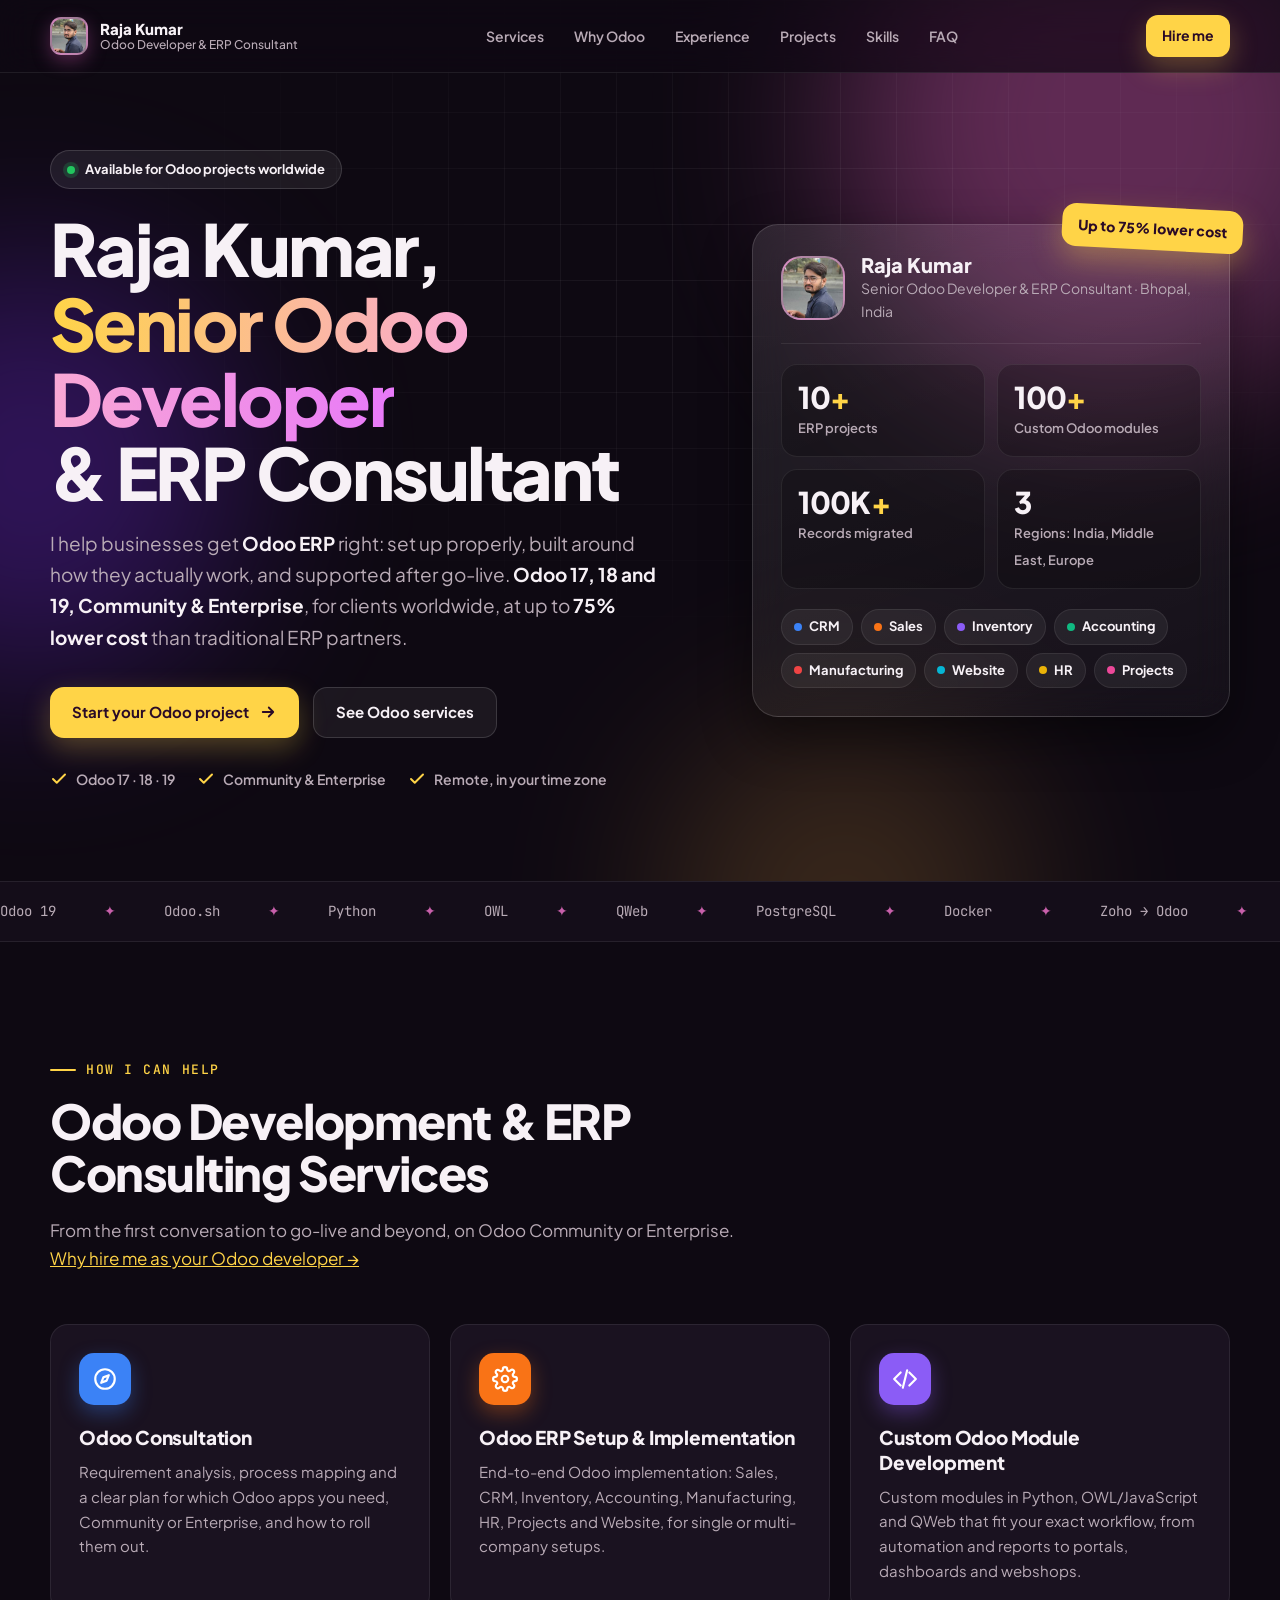
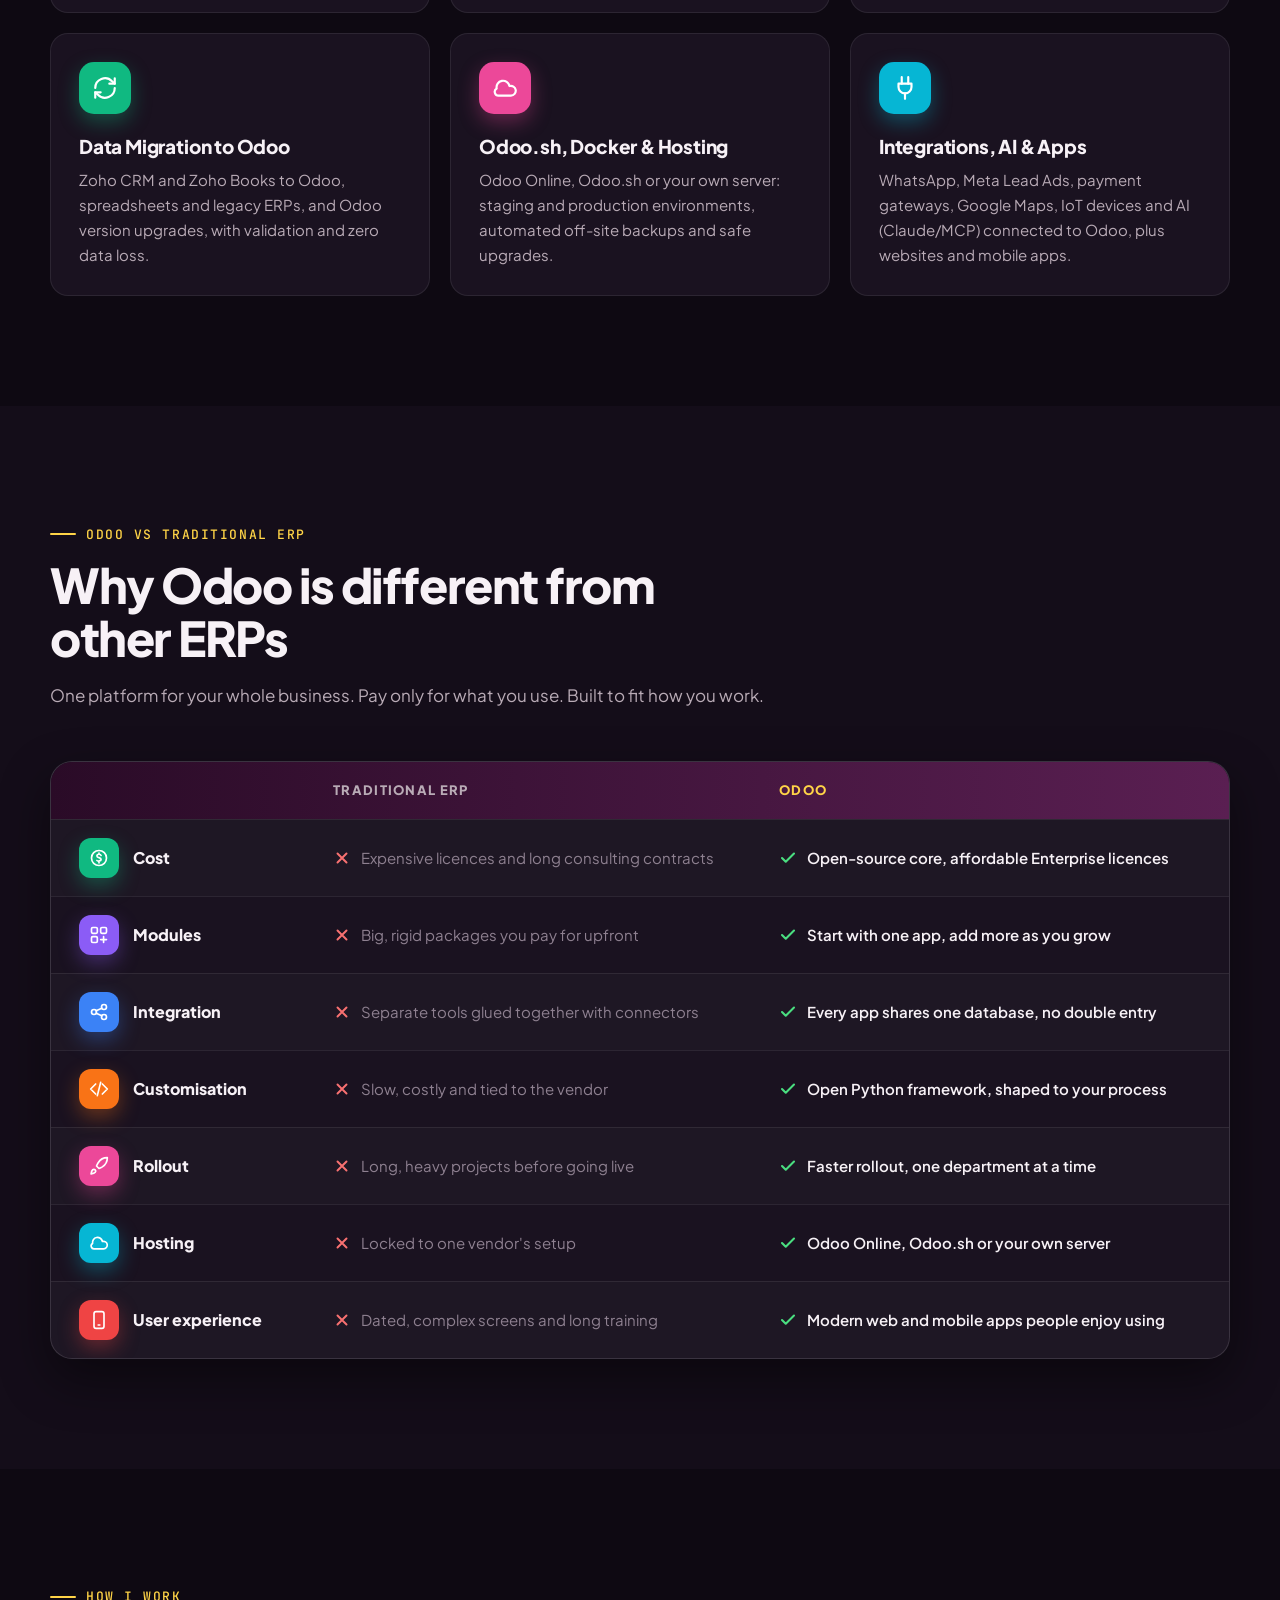
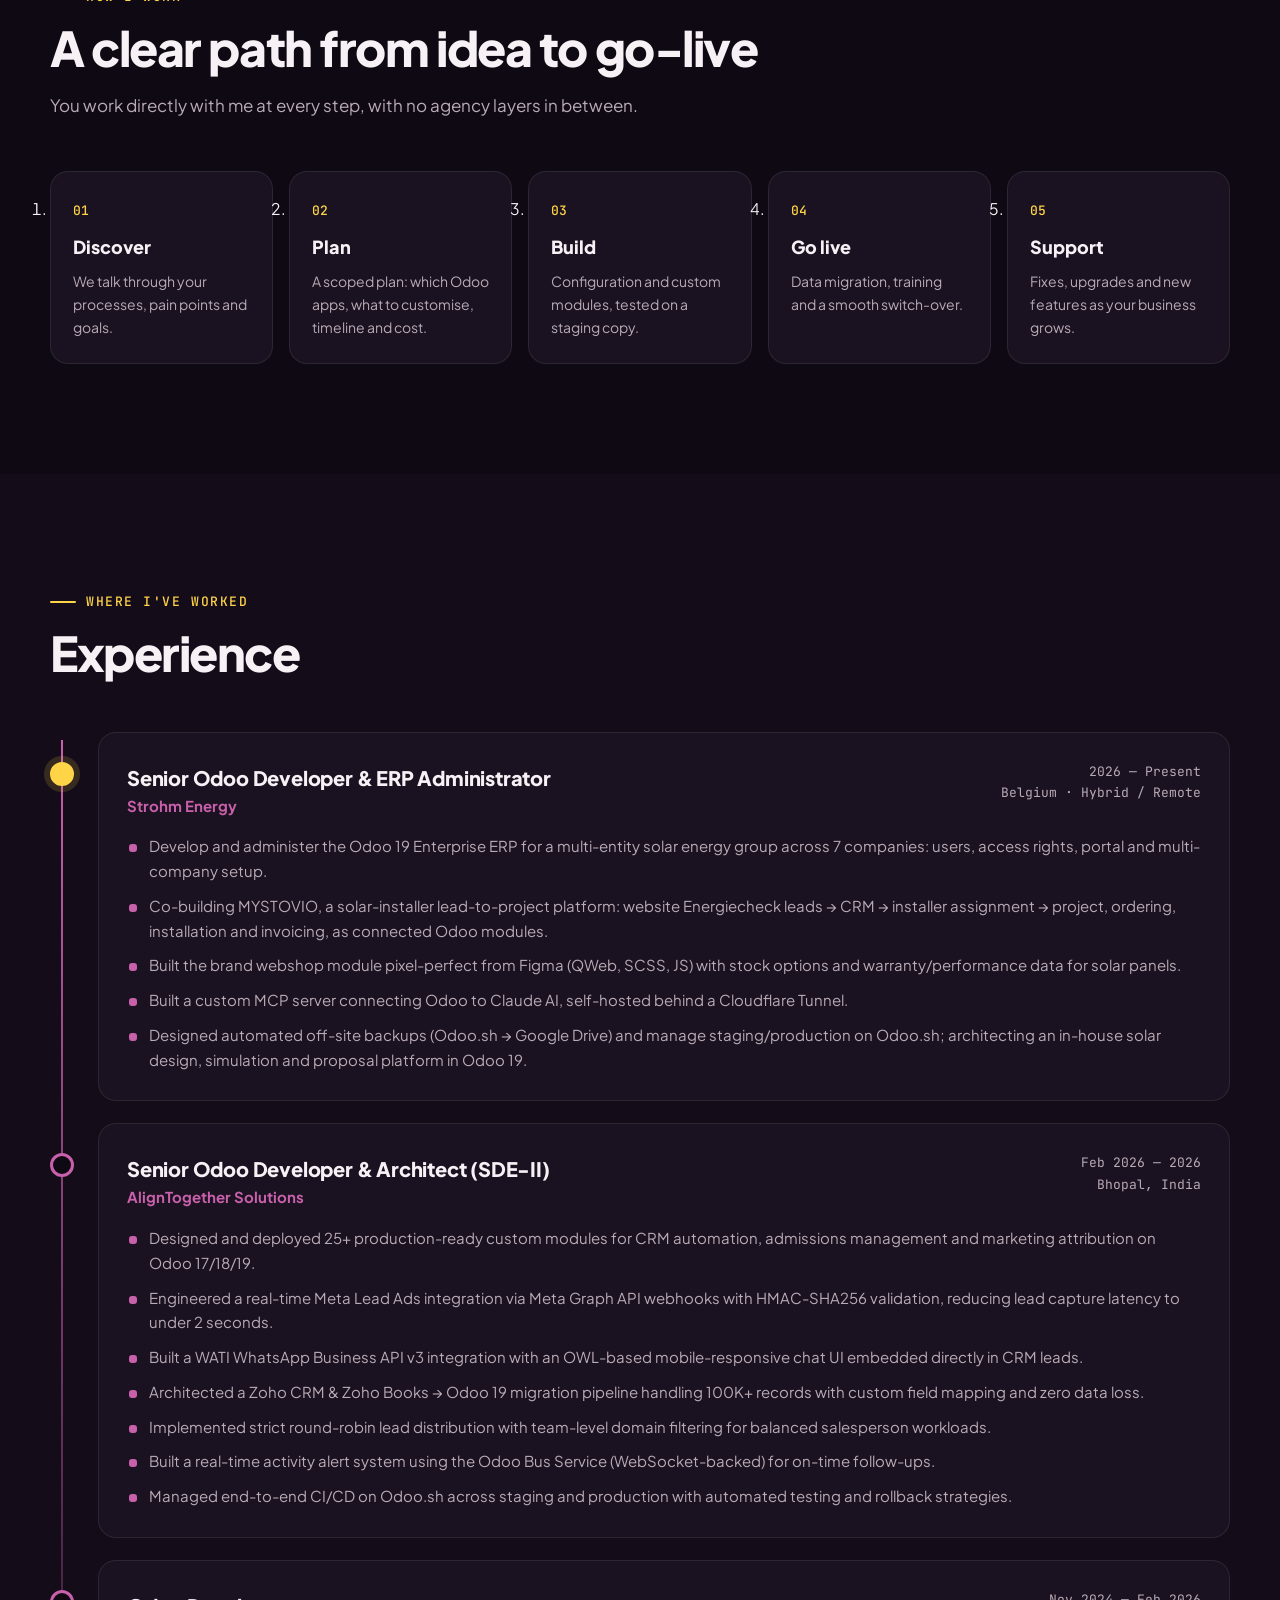
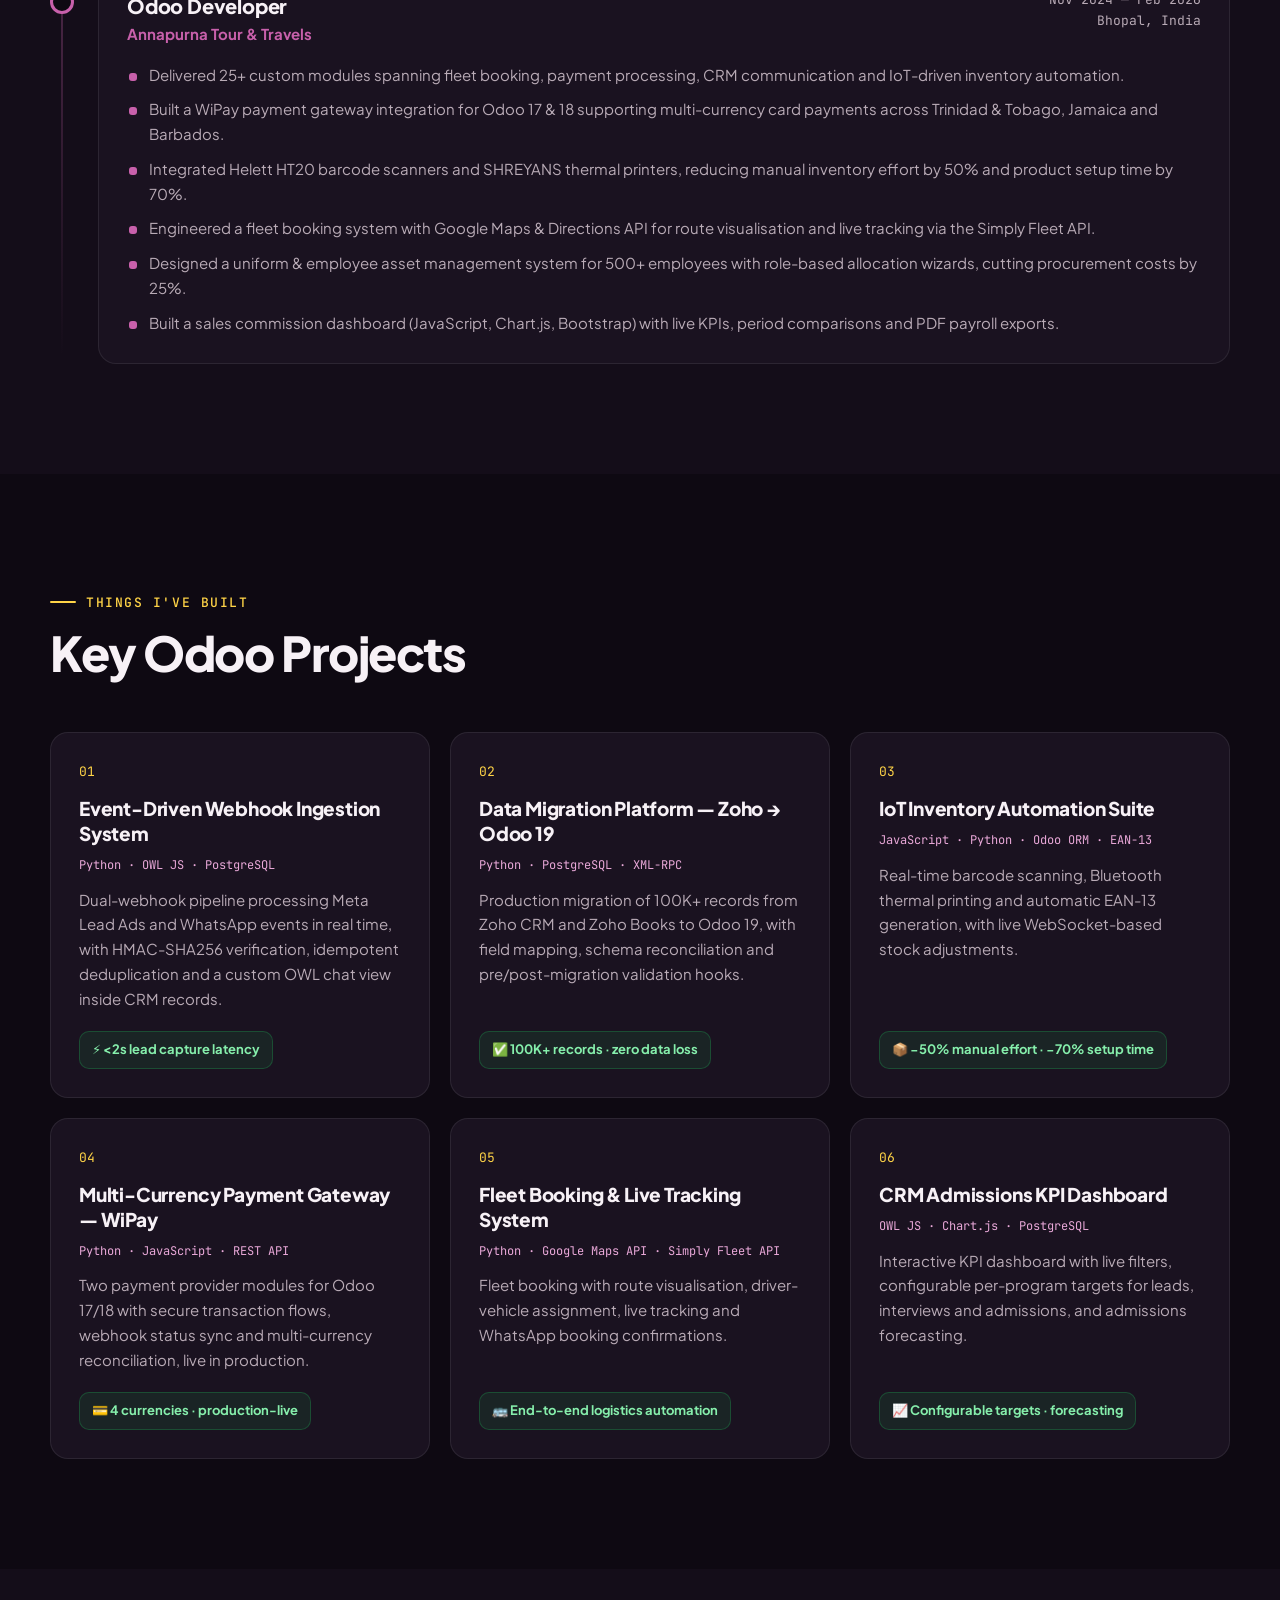
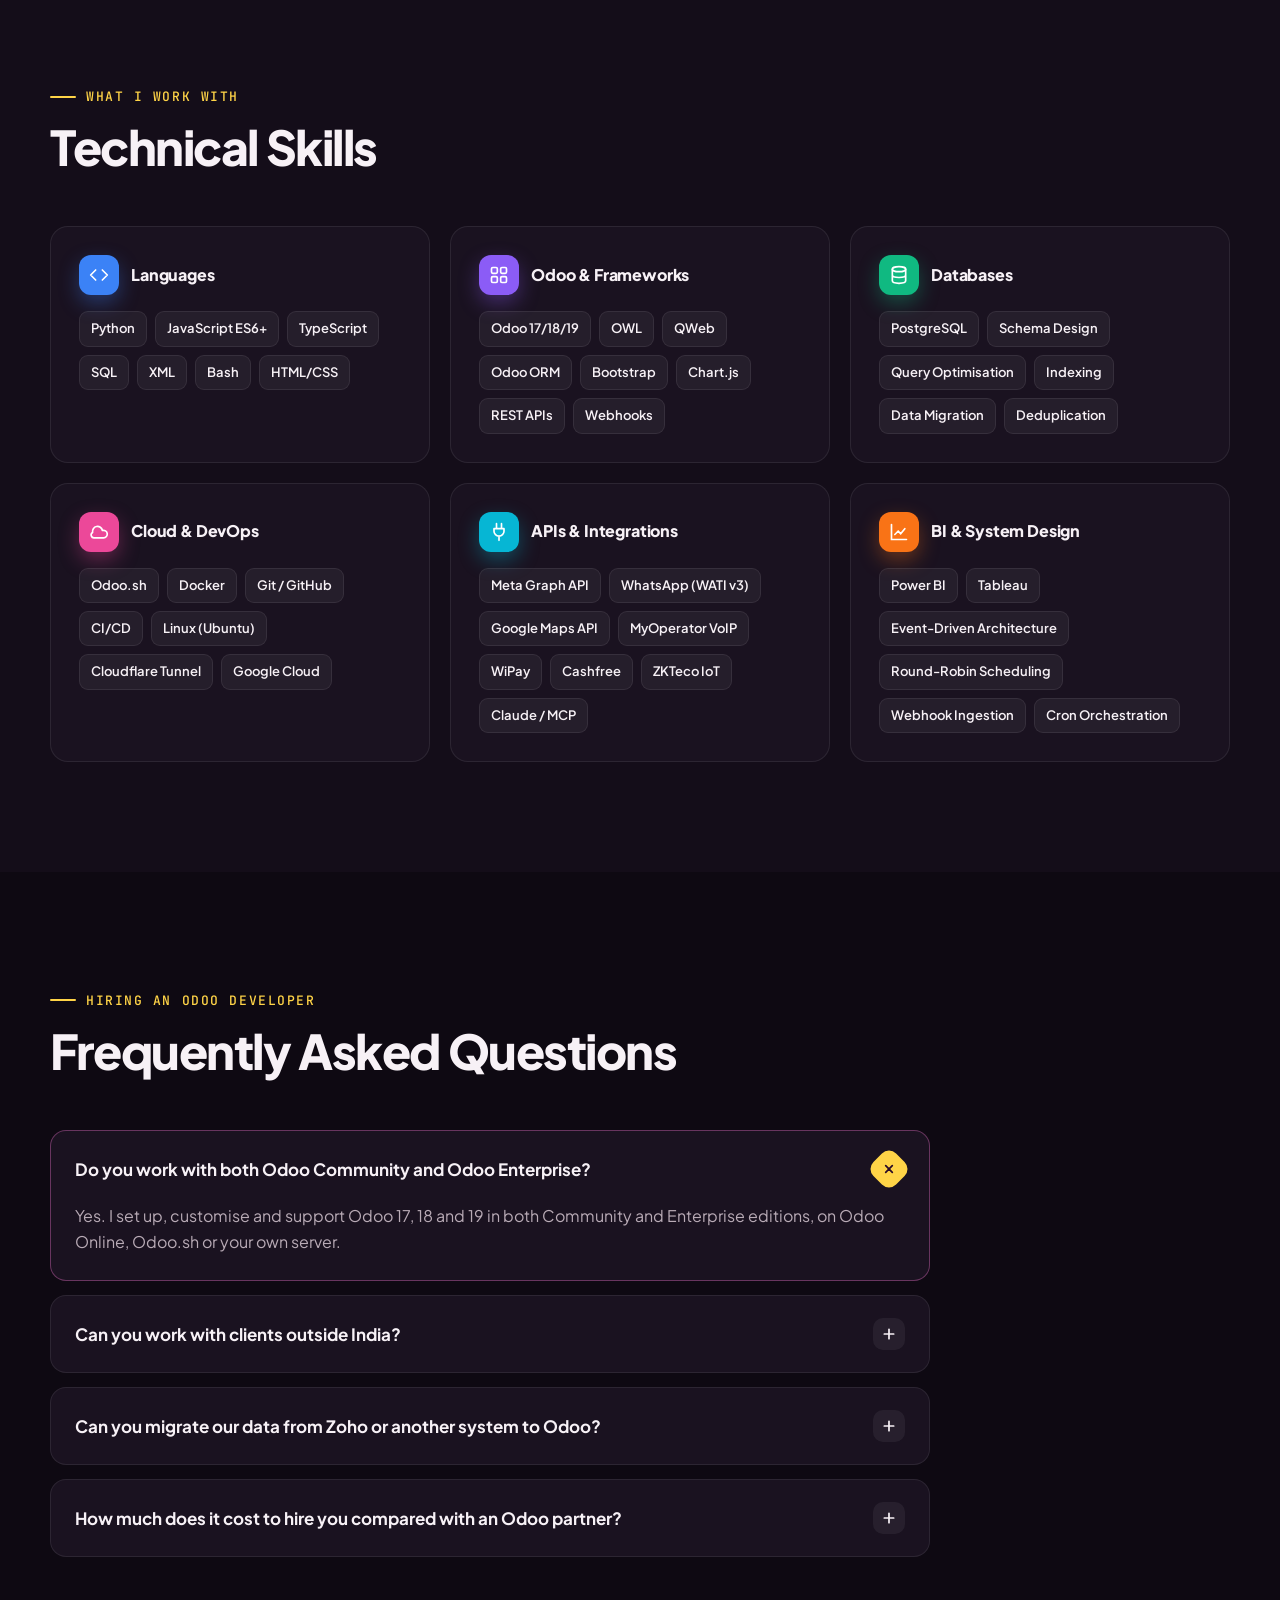
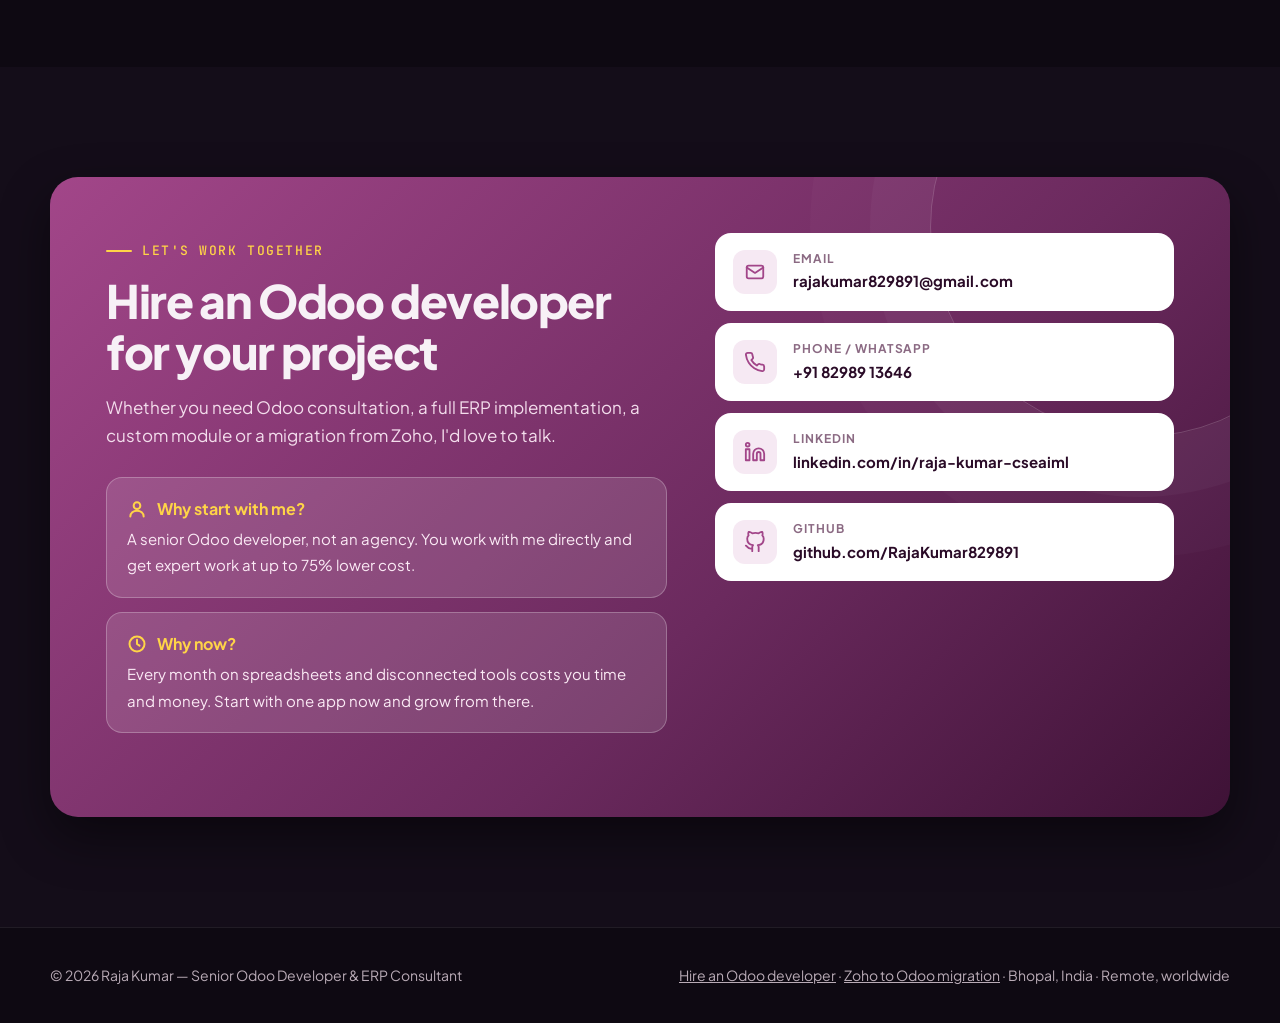
==== commit 11d60883: "Add Odoo developer and Zoho-to-Odoo landing pages for search - /odoo-developer/: in-depth 'hire an O" ====
--- a/index.html
+++ b/index.html
@@ -97,354 +97,799 @@
 </script>
 <link rel="preconnect" href="https://fonts.googleapis.com">
 <link rel="preconnect" href="https://fonts.gstatic.com" crossorigin>
-<link href="https://fonts.googleapis.com/css2?family=Instrument+Serif:ital@0;1&family=Inter:wght@400;500;600&display=swap" rel="stylesheet">
-<link rel="stylesheet" href="/assets/css/styles.css">
-<script src="/assets/js/main.js" defer></script>
+<link href="https://fonts.googleapis.com/css2?family=Plus+Jakarta+Sans:wght@400;500;600;700;800&family=JetBrains+Mono:wght@400;500&display=swap" rel="stylesheet">
+<style>
+  :root {
+    --bg: #0E0912;
+    --bg-2: #140D19;
+    --surface: #1A1220;
+    --surface-2: #221829;
+    --border: rgba(255,255,255,0.08);
+    --border-2: rgba(255,255,255,0.14);
+    --primary: #A24689;
+    --primary-2: #C860AB;
+    --odoo: #714B67;
+    --accent: #FFD447;
+    --text: #F7F1F6;
+    --muted: #B9ABB6;
+    --muted-2: #8E8090;
+    --green: #22C55E;
+    --radius: 18px;
+    --shadow: 0 20px 50px rgba(0,0,0,0.45);
+    --maxw: 1180px;
+  }
+  *, *::before, *::after { box-sizing: border-box; margin: 0; padding: 0; }
+  html { scroll-behavior: smooth; scroll-padding-top: 84px; }
+  body {
+    background: var(--bg); color: var(--text);
+    font-family: 'Plus Jakarta Sans', system-ui, sans-serif;
+    font-size: 16px; line-height: 1.65; overflow-x: hidden;
+    -webkit-font-smoothing: antialiased;
+  }
+  a { color: inherit; }
+  img, svg { display: block; }
+  .container { width: min(var(--maxw), 100% - 48px); margin-inline: auto; }
+  .mono { font-family: 'JetBrains Mono', monospace; }
+  .skip { position: absolute; left: -999px; top: 8px; background: var(--accent); color: #2A0B27; padding: 8px 14px; border-radius: 8px; z-index: 200; font-weight: 700; }
+  .skip:focus { left: 12px; }
+  :focus-visible { outline: 2px solid var(--accent); outline-offset: 3px; border-radius: 6px; }
+
+  /* ── NAV ── */
+  .nav {
+    position: fixed; inset: 0 0 auto 0; z-index: 100;
+    background: rgba(14,9,18,0.72); backdrop-filter: blur(16px) saturate(140%);
+    -webkit-backdrop-filter: blur(16px) saturate(140%);
+    border-bottom: 1px solid var(--border);
+  }
+  .nav-inner { display: flex; align-items: center; justify-content: space-between; height: 72px; gap: 20px; }
+  .brand { display: flex; align-items: center; gap: 12px; text-decoration: none; }
+  .brand-mark {
+    width: 38px; height: 38px; border-radius: 11px; display: grid; place-items: center;
+    background: linear-gradient(135deg, var(--primary-2), var(--odoo)); font-weight: 800; font-size: 15px; color: #fff;
+    box-shadow: 0 6px 18px rgba(162,70,137,0.45);
+  }
+  img.brand-mark { object-fit: cover; padding: 0; border: 2px solid rgba(255,255,255,0.25); }
+  img.avatar { object-fit: cover; border: 2px solid rgba(255,255,255,0.3); }
+  .brand-text { display: flex; flex-direction: column; line-height: 1.15; }
+  .brand-text strong { font-size: 15px; font-weight: 800; }
+  .brand-text span { font-size: 12px; color: var(--muted); font-weight: 500; }
+  .nav-links { display: flex; gap: 6px; list-style: none; }
+  .nav-links a {
+    font-size: 14px; font-weight: 600; color: var(--muted); text-decoration: none;
+    padding: 8px 12px; border-radius: 10px; transition: color .2s, background .2s;
+  }
+  .nav-links a:hover { color: var(--text); background: rgba(255,255,255,0.06); }
+  .nav-cta { display: flex; align-items: center; gap: 10px; }
+  .menu-btn {
+    display: none; width: 44px; height: 44px; border-radius: 12px; border: 1px solid var(--border-2);
+    background: rgba(255,255,255,0.04); color: var(--text); cursor: pointer; place-items: center;
+  }
+
+  /* ── BUTTONS ── */
+  .btn {
+    display: inline-flex; align-items: center; justify-content: center; gap: 10px;
+    min-height: 48px; padding: 12px 22px; border-radius: 14px;
+    font-weight: 700; font-size: 15px; text-decoration: none; cursor: pointer; border: 0;
+    transition: transform .2s, box-shadow .2s, background .2s, border-color .2s;
+  }
+  .btn-primary { background: var(--accent); color: #2A0B27; box-shadow: 0 10px 28px rgba(255,212,71,0.28); }
+  .btn-primary:hover { transform: translateY(-2px); box-shadow: 0 14px 34px rgba(255,212,71,0.38); }
+  .btn-ghost { background: rgba(255,255,255,0.06); color: var(--text); border: 1px solid var(--border-2); }
+  .btn-ghost:hover { transform: translateY(-2px); border-color: rgba(255,255,255,0.3); }
+  .btn-sm { min-height: 42px; padding: 9px 16px; font-size: 14px; border-radius: 12px; }
+
+  /* ── HERO ── */
+  .hero { position: relative; padding: 150px 0 90px; overflow: hidden; }
+  .hero-bg { position: absolute; inset: 0; pointer-events: none; }
+  .blob { position: absolute; border-radius: 50%; filter: blur(90px); opacity: .55; }
+  .blob-1 { width: 560px; height: 560px; background: #A24689; top: -160px; right: -120px; }
+  .blob-2 { width: 420px; height: 420px; background: #6D28D9; top: 260px; left: -180px; opacity: .35; }
+  .blob-3 { width: 360px; height: 360px; background: #FFB547; bottom: -200px; right: 20%; opacity: .18; }
+  .grid-fade {
+    position: absolute; inset: 0;
+    background-image: linear-gradient(rgba(255,255,255,0.05) 1px, transparent 1px), linear-gradient(90deg, rgba(255,255,255,0.05) 1px, transparent 1px);
+    background-size: 56px 56px;
+    mask-image: radial-gradient(ellipse 70% 60% at 60% 30%, #000 20%, transparent 75%);
+    -webkit-mask-image: radial-gradient(ellipse 70% 60% at 60% 30%, #000 20%, transparent 75%);
+  }
+  .hero-grid { position: relative; display: grid; grid-template-columns: 1.15fr 0.85fr; gap: 56px; align-items: center; }
+  .pill {
+    display: inline-flex; align-items: center; gap: 10px;
+    padding: 8px 16px; border-radius: 999px; font-size: 13px; font-weight: 700;
+    background: rgba(255,255,255,0.07); border: 1px solid var(--border-2); color: var(--text);
+  }
+  .live-dot { width: 8px; height: 8px; border-radius: 50%; background: var(--green); box-shadow: 0 0 0 4px rgba(34,197,94,0.2); animation: pulse 2s infinite; }
+  @keyframes pulse { 50% { box-shadow: 0 0 0 7px rgba(34,197,94,0.05); } }
+  .hero h1 {
+    margin: 22px 0 18px; font-size: clamp(40px, 5.6vw, 72px); line-height: 1.04;
+    font-weight: 800; letter-spacing: -0.035em;
+  }
+  .grad {
+    background: linear-gradient(90deg, #FFD447 0%, #F9A8D4 55%, #E879F9 100%);
+    -webkit-background-clip: text; background-clip: text; color: transparent;
+  }
+  .hero-lead { font-size: clamp(16px, 1.6vw, 19px); color: var(--muted); max-width: 620px; }
+  .hero-lead strong { color: var(--text); font-weight: 700; }
+  .hero-ctas { display: flex; flex-wrap: wrap; gap: 14px; margin: 34px 0 30px; }
+  .trust { display: flex; flex-wrap: wrap; gap: 10px 22px; color: var(--muted); font-size: 14px; font-weight: 600; }
+  .trust span { display: inline-flex; align-items: center; gap: 8px; }
+  .trust svg { color: var(--accent); }
+
+  .profile-card {
+    position: relative; padding: 28px; border-radius: 26px;
+    background: linear-gradient(160deg, rgba(255,255,255,0.10), rgba(255,255,255,0.03));
+    border: 1px solid var(--border-2); backdrop-filter: blur(18px); -webkit-backdrop-filter: blur(18px);
+    box-shadow: var(--shadow);
+  }
+  .pc-head { display: flex; align-items: center; gap: 16px; padding-bottom: 20px; border-bottom: 1px solid var(--border); }
+  .avatar {
+    width: 64px; height: 64px; border-radius: 20px; display: grid; place-items: center; flex-shrink: 0;
+    background: linear-gradient(135deg, var(--primary-2), var(--odoo)); font-size: 24px; font-weight: 800;
+  }
+  .pc-head h2 { font-size: 20px; font-weight: 800; line-height: 1.2; }
+  .pc-head p { font-size: 14px; color: var(--muted); }
+  .stats { display: grid; grid-template-columns: 1fr 1fr; gap: 12px; margin: 20px 0; }
+  .stat { padding: 16px; border-radius: 16px; background: rgba(0,0,0,0.22); border: 1px solid var(--border); }
+  .stat b { display: block; font-size: 30px; font-weight: 800; line-height: 1.1; letter-spacing: -0.02em; }
+  .stat b em { font-style: normal; color: var(--accent); }
+  .stat span { font-size: 13px; color: var(--muted); font-weight: 600; }
+  .chips { display: flex; flex-wrap: wrap; gap: 8px; }
+  .chip {
+    display: inline-flex; align-items: center; gap: 7px; padding: 6px 12px; border-radius: 999px;
+    font-size: 13px; font-weight: 700; background: rgba(255,255,255,0.06); border: 1px solid var(--border);
+  }
+  .chip i { width: 8px; height: 8px; border-radius: 50%; display: inline-block; }
+  .float-badge {
+    position: absolute; right: -14px; top: -18px; padding: 10px 16px; border-radius: 14px;
+    background: var(--accent); color: #2A0B27; font-weight: 800; font-size: 14px;
+    box-shadow: 0 12px 30px rgba(255,212,71,0.35); transform: rotate(3deg);
+  }
+
+  /* ── MARQUEE ── */
+  .marquee { border-block: 1px solid var(--border); background: var(--bg-2); overflow: hidden; padding: 18px 0; }
+  .marquee-track { display: flex; gap: 48px; width: max-content; animation: scroll 38s linear infinite; }
+  .marquee-track span { font-family: 'JetBrains Mono', monospace; font-size: 14px; color: var(--muted); white-space: nowrap; display: inline-flex; align-items: center; gap: 48px; }
+  .marquee-track span::after { content: '✦'; color: var(--primary-2); }
+  @keyframes scroll { to { transform: translateX(-50%); } }
+
+  /* ── SECTIONS ── */
+  section { padding: 110px 0; position: relative; }
+  .section-alt { background: var(--bg-2); }
+  .eyebrow {
+    display: inline-flex; align-items: center; gap: 10px; font-family: 'JetBrains Mono', monospace;
+    font-size: 13px; font-weight: 500; color: var(--accent); text-transform: uppercase; letter-spacing: 0.12em;
+  }
+  .eyebrow::before { content: ''; width: 26px; height: 2px; background: var(--accent); border-radius: 2px; }
+  .section-head { max-width: 720px; margin-bottom: 52px; }
+  .section-head h2 { margin-top: 14px; font-size: clamp(30px, 3.8vw, 48px); line-height: 1.1; font-weight: 800; letter-spacing: -0.03em; }
+  .section-head p { margin-top: 16px; color: var(--muted); font-size: 17px; }
+
+  /* cards */
+  .grid-3 { display: grid; grid-template-columns: repeat(3, 1fr); gap: 20px; }
+  .card {
+    position: relative; padding: 28px; border-radius: var(--radius);
+    background: var(--surface); border: 1px solid var(--border);
+    transition: transform .25s, border-color .25s, box-shadow .25s;
+  }
+  .card:hover { transform: translateY(-4px); border-color: rgba(200,96,171,0.45); box-shadow: 0 18px 40px rgba(0,0,0,0.35); }
+  .icon-tile {
+    width: 52px; height: 52px; border-radius: 15px; display: grid; place-items: center; margin-bottom: 20px;
+    color: #fff;
+  }
+  .card h3 { font-size: 19px; font-weight: 800; line-height: 1.3; margin-bottom: 10px; letter-spacing: -0.01em; }
+  .card p { color: var(--muted); font-size: 15px; }
+  .c-blue { background: #3B82F6; box-shadow: 0 8px 20px rgba(59,130,246,0.35); }
+  .c-orange { background: #F97316; box-shadow: 0 8px 20px rgba(249,115,22,0.35); }
+  .c-purple { background: #8B5CF6; box-shadow: 0 8px 20px rgba(139,92,246,0.35); }
+  .c-green { background: #10B981; box-shadow: 0 8px 20px rgba(16,185,129,0.35); }
+  .c-pink { background: #EC4899; box-shadow: 0 8px 20px rgba(236,72,153,0.35); }
+  .c-cyan { background: #06B6D4; box-shadow: 0 8px 20px rgba(6,182,212,0.35); }
+  .c-red { background: #EF4444; box-shadow: 0 8px 20px rgba(239,68,68,0.35); }
+
+  /* ── COMPARISON ── */
+  .compare { border-radius: 22px; overflow: hidden; border: 1px solid var(--border-2); background: var(--surface); box-shadow: var(--shadow); }
+  .cmp-row { display: grid; grid-template-columns: 230px 1fr 1fr; gap: 24px; padding: 18px 28px; align-items: center; border-top: 1px solid var(--border); }
+  .cmp-row:nth-child(even) { background: rgba(255,255,255,0.02); }
+  .cmp-head { border-top: 0; background: linear-gradient(90deg, #2A0B27, #5A1F52) !important; font-size: 13px; font-weight: 800; letter-spacing: 0.1em; text-transform: uppercase; color: var(--muted); }
+  .cmp-head .odoo-col { color: var(--accent); }
+  .cmp-label { display: flex; align-items: center; gap: 14px; font-weight: 800; font-size: 16px; }
+  .cmp-label .icon-tile { width: 40px; height: 40px; border-radius: 12px; margin: 0; flex-shrink: 0; }
+  .cmp-old, .cmp-new { display: flex; gap: 10px; font-size: 15px; line-height: 1.5; }
+  .cmp-old { color: var(--muted-2); }
+  .cmp-new { color: var(--text); font-weight: 600; }
+  .cmp-old svg { color: #F87171; flex-shrink: 0; margin-top: 2px; }
+  .cmp-new svg { color: #4ADE80; flex-shrink: 0; margin-top: 2px; }
+
+  /* ── PROCESS ── */
+  .steps { display: grid; grid-template-columns: repeat(5, 1fr); gap: 16px; counter-reset: step; }
+  .step { position: relative; padding: 24px 22px; border-radius: var(--radius); background: var(--surface); border: 1px solid var(--border); }
+  .step::before {
+    counter-increment: step; content: '0' counter(step);
+    font-family: 'JetBrains Mono', monospace; font-size: 13px; color: var(--accent); font-weight: 500;
+  }
+  .step h3 { margin: 10px 0 8px; font-size: 18px; font-weight: 800; }
+  .step p { font-size: 14px; color: var(--muted); }
+
+  /* ── EXPERIENCE ── */
+  .timeline { position: relative; display: flex; flex-direction: column; gap: 22px; }
+  .timeline::before { content: ''; position: absolute; left: 11px; top: 8px; bottom: 8px; width: 2px; background: linear-gradient(var(--primary-2), transparent); }
+  .tl-item { position: relative; padding-left: 48px; }
+  .tl-dot { position: absolute; left: 0; top: 30px; width: 24px; height: 24px; border-radius: 50%; background: var(--bg); border: 3px solid var(--primary-2); }
+  .tl-item:first-child .tl-dot { background: var(--accent); border-color: var(--accent); box-shadow: 0 0 0 6px rgba(255,212,71,0.15); }
+  .tl-card { padding: 28px; border-radius: var(--radius); background: var(--surface); border: 1px solid var(--border); }
+  .tl-top { display: flex; flex-wrap: wrap; justify-content: space-between; gap: 8px 20px; margin-bottom: 16px; }
+  .tl-top h3 { font-size: 20px; font-weight: 800; letter-spacing: -0.01em; }
+  .tl-company { color: var(--primary-2); font-weight: 700; font-size: 15px; }
+  .tl-meta { font-family: 'JetBrains Mono', monospace; font-size: 13px; color: var(--muted); text-align: right; }
+  .tl-card ul { list-style: none; display: flex; flex-direction: column; gap: 10px; }
+  .tl-card li { position: relative; padding-left: 22px; color: var(--muted); font-size: 15px; }
+  .tl-card li::before { content: ''; position: absolute; left: 2px; top: 10px; width: 8px; height: 8px; border-radius: 3px; background: var(--primary-2); }
+
+  /* ── PROJECTS ── */
+  .project { display: flex; flex-direction: column; }
+  .project .num { font-family: 'JetBrains Mono', monospace; font-size: 13px; color: var(--accent); margin-bottom: 14px; }
+  .project .stack { font-family: 'JetBrains Mono', monospace; font-size: 12px; color: #E9A8D8; margin-bottom: 12px; }
+  .project p { flex: 1; }
+  .impact {
+    margin-top: 20px; align-self: flex-start; display: inline-flex; align-items: center; gap: 8px;
+    padding: 7px 12px; border-radius: 10px; font-size: 13px; font-weight: 700;
+    background: rgba(34,197,94,0.1); color: #86EFAC; border: 1px solid rgba(34,197,94,0.25);
+  }
+
+  /* ── SKILLS ── */
+  .skill-group h3 { display: flex; align-items: center; gap: 12px; font-size: 16px; margin-bottom: 16px; }
+  .skill-group h3 .icon-tile { width: 40px; height: 40px; border-radius: 12px; margin: 0; }
+  .tags { display: flex; flex-wrap: wrap; gap: 8px; }
+  .tag { font-size: 13px; font-weight: 600; color: var(--text); padding: 6px 11px; border-radius: 9px; background: rgba(255,255,255,0.05); border: 1px solid var(--border); }
+
+  /* ── FAQ ── */
+  .faq { max-width: 880px; display: flex; flex-direction: column; gap: 14px; }
+  .faq details { border-radius: 16px; background: var(--surface); border: 1px solid var(--border); padding: 4px 24px; transition: border-color .2s; }
+  .faq details[open] { border-color: rgba(200,96,171,0.45); }
+  .faq summary { list-style: none; cursor: pointer; display: flex; justify-content: space-between; align-items: center; gap: 16px; padding: 18px 0; font-size: 17px; font-weight: 700; }
+  .faq summary::-webkit-details-marker { display: none; }
+  .faq summary .plus { width: 32px; height: 32px; border-radius: 10px; display: grid; place-items: center; background: rgba(255,255,255,0.06); flex-shrink: 0; transition: transform .25s, background .25s; }
+  .faq details[open] .plus { transform: rotate(45deg); background: var(--accent); color: #2A0B27; }
+  .faq details p { color: var(--muted); padding-bottom: 20px; }
+
+  /* ── CTA / CONTACT ── */
+  .cta-band {
+    position: relative; overflow: hidden; border-radius: 28px; padding: 56px;
+    background: linear-gradient(135deg, #A24689 0%, #6B2A5E 60%, #3E1236 100%);
+    box-shadow: var(--shadow);
+  }
+  .cta-band::after {
+    content: ''; position: absolute; width: 420px; height: 420px; right: -120px; top: -160px; border-radius: 50%;
+    border: 1.5px solid rgba(255,255,255,0.18); box-shadow: 0 0 0 60px rgba(255,255,255,0.03), 0 0 0 120px rgba(255,255,255,0.02);
+  }
+  .cta-grid { position: relative; z-index: 1; display: grid; grid-template-columns: 1.1fr 0.9fr; gap: 48px; align-items: start; }
+  .cta-band h2 { font-size: clamp(30px, 3.6vw, 46px); line-height: 1.1; font-weight: 800; letter-spacing: -0.03em; margin: 14px 0 16px; }
+  .cta-band .eyebrow { color: var(--accent); }
+  .cta-band p.lead { color: #F3DDEC; font-size: 17px; margin-bottom: 28px; }
+  .why-cards { display: grid; gap: 14px; margin-bottom: 28px; }
+  .why { padding: 18px 20px; border-radius: 16px; background: rgba(255,255,255,0.12); border: 1px solid rgba(255,255,255,0.25); }
+  .why b { display: flex; align-items: center; gap: 10px; color: var(--accent); font-size: 16px; margin-bottom: 4px; }
+  .why span { color: #FBEAF5; font-size: 15px; }
+  .contact-list { display: flex; flex-direction: column; gap: 12px; }
+  .contact-link {
+    display: flex; align-items: center; gap: 16px; padding: 16px 18px; border-radius: 16px; text-decoration: none;
+    background: #fff; color: #2A0B27; transition: transform .2s, box-shadow .2s;
+  }
+  .contact-link:hover { transform: translateX(4px); box-shadow: 0 12px 28px rgba(0,0,0,0.25); }
+  .contact-link .ci { width: 44px; height: 44px; border-radius: 12px; display: grid; place-items: center; background: #F6E9F3; color: var(--primary); flex-shrink: 0; }
+  .contact-link small { display: block; font-size: 12px; font-weight: 700; color: #8B6A83; text-transform: uppercase; letter-spacing: 0.08em; }
+  .contact-link strong { font-size: 15px; word-break: break-word; }
+
+  /* ── FOOTER ── */
+  footer { padding: 36px 0; border-top: 1px solid var(--border); color: var(--muted); font-size: 14px; }
+  .foot { display: flex; flex-wrap: wrap; justify-content: space-between; gap: 12px; }
+
+  /* ── REVEAL ── */
+  .reveal { opacity: 0; transform: translateY(18px); transition: opacity .6s ease, transform .6s ease; }
+  .reveal.visible { opacity: 1; transform: none; }
+  @media (prefers-reduced-motion: reduce) {
+    .reveal { opacity: 1; transform: none; transition: none; }
+    .marquee-track, .live-dot { animation: none; }
+    html { scroll-behavior: auto; }
+  }
+
+  /* ── RESPONSIVE ── */
+  @media (max-width: 1080px) {
+    .steps { grid-template-columns: repeat(3, 1fr); }
+    .nav-links a { padding: 8px 9px; }
+  }
+  @media (max-width: 960px) {
+    .hero-grid, .cta-grid { grid-template-columns: 1fr; }
+    .grid-3 { grid-template-columns: 1fr 1fr; }
+    .nav-links {
+      display: none; position: absolute; top: 72px; left: 0; right: 0; flex-direction: column; gap: 2px;
+      padding: 12px 24px 20px; background: rgba(14,9,18,0.97); border-bottom: 1px solid var(--border);
+    }
+    .nav-links.open { display: flex; }
+    .nav-links a { display: block; padding: 12px; font-size: 16px; }
+    .menu-btn { display: grid; }
+    .cmp-row { grid-template-columns: 1fr 1fr; }
+    .cmp-label { grid-column: 1 / -1; }
+    .cmp-head .cmp-label-h { display: none; }
+  }
+  @media (max-width: 640px) {
+    section { padding: 80px 0; }
+    .hero { padding: 120px 0 70px; }
+    .grid-3, .steps { grid-template-columns: 1fr; }
+    .cmp-row { grid-template-columns: 1fr; gap: 10px; padding: 18px 20px; }
+    .cmp-head { display: none; }
+    .cmp-old::before { content: 'Traditional: '; font-weight: 700; white-space: nowrap; }
+    .cmp-new::before { content: 'Odoo: '; font-weight: 800; color: var(--accent); white-space: nowrap; }
+    .cta-band { padding: 32px 22px; border-radius: 22px; }
+    .float-badge { right: 8px; }
+    .nav-cta .btn { display: none; }
+    .tl-meta { text-align: left; }
+    .profile-card { padding: 22px; }
+    .cta-grid { gap: 20px; }
+    .why-cards { margin-bottom: 0; }
+    .contact-link { padding: 14px; gap: 12px; }
+    .contact-link strong { font-size: 14px; }
+  }
+</style>
 </head>
 <body>
-<a class="skip-link" href="#main">Skip to content</a>
-
-<!-- ============ HEADER ============ -->
-<header class="site-header">
-  <div class="container nav">
-    <a href="#home" class="brand" aria-label="Raja Kumar, Odoo developer – home">
-      <img src="/avatar.jpg" alt="" width="40" height="40">
-      <span><span class="brand-name">Raja Kumar</span><span class="brand-role">Odoo · ERP</span></span>
+<a href="#main" class="skip">Skip to content</a>
+
+<!-- NAV -->
+<header class="nav">
+  <div class="container nav-inner">
+    <a href="#home" class="brand" aria-label="Raja Kumar, Odoo Developer – home">
+      <img class="brand-mark" src="/avatar.jpg" alt="" width="38" height="38">
+      <span class="brand-text"><strong>Raja Kumar</strong><span>Odoo Developer &amp; ERP Consultant</span></span>
     </a>
     <nav aria-label="Main">
-      <ul class="nav-links">
-        <li><a class="link-line" href="#about">About</a></li>
-        <li><a class="link-line" href="#services">Services</a></li>
-        <li><a class="link-line" href="#experience">Experience</a></li>
-        <li><a class="link-line" href="#work">Work</a></li>
-        <li><a class="link-line" href="#faq">FAQ</a></li>
+      <ul class="nav-links" id="navLinks">
+        <li><a href="#services">Services</a></li>
+        <li><a href="#why-odoo">Why Odoo</a></li>
+        <li><a href="#experience">Experience</a></li>
+        <li><a href="#projects">Projects</a></li>
+        <li><a href="#skills">Skills</a></li>
+        <li><a href="#faq">FAQ</a></li>
       </ul>
     </nav>
-    <div class="nav-actions">
-      <a href="#contact" class="btn btn--ghost btn--sm">Start a project</a>
-      <button class="menu-toggle" type="button" aria-label="Open menu" aria-expanded="false" aria-controls="mobile-menu"><span></span><span></span></button>
+    <div class="nav-cta">
+      <a href="#contact" class="btn btn-primary btn-sm">Hire me</a>
+      <button class="menu-btn" id="menuBtn" aria-label="Open menu" aria-expanded="false" aria-controls="navLinks">
+        <svg width="22" height="22" viewBox="0 0 24 24" fill="none" stroke="currentColor" stroke-width="2.2" stroke-linecap="round" aria-hidden="true"><path d="M4 7h16M4 12h16M4 17h16"/></svg>
+      </button>
     </div>
   </div>
 </header>
 
-<div class="mobile-menu" id="mobile-menu" aria-hidden="true">
-  <ol>
-    <li><a href="#about">About</a></li>
-    <li><a href="#services">Services</a></li>
-    <li><a href="#experience">Experience</a></li>
-    <li><a href="#work">Work</a></li>
-    <li><a href="#faq">FAQ</a></li>
-    <li><a href="#contact">Contact</a></li>
-  </ol>
-  <div class="mobile-menu-foot">
-    <a href="mailto:rajakumar829891@gmail.com">rajakumar829891@gmail.com</a>
-    <span>Remote · working worldwide</span>
+<main id="main">
+
+<!-- HERO -->
+<section class="hero" id="home">
+  <div class="hero-bg" aria-hidden="true">
+    <div class="blob blob-1"></div><div class="blob blob-2"></div><div class="blob blob-3"></div>
+    <div class="grid-fade"></div>
+  </div>
+  <div class="container hero-grid">
+    <div>
+      <span class="pill"><span class="live-dot"></span>Available for Odoo projects worldwide</span>
+      <h1>Raja Kumar,<br><span class="grad">Senior Odoo Developer</span><br>&amp; ERP Consultant</h1>
+      <p class="hero-lead">
+        I help businesses get <strong>Odoo ERP</strong> right: set up properly, built around how they actually work,
+        and supported after go-live. <strong>Odoo 17, 18 and 19, Community &amp; Enterprise</strong>, for clients worldwide,
+        at up to <strong>75% lower cost</strong> than traditional ERP partners.
+      </p>
+      <div class="hero-ctas">
+        <a href="#contact" class="btn btn-primary">Start your Odoo project
+          <svg width="18" height="18" viewBox="0 0 24 24" fill="none" stroke="currentColor" stroke-width="2.4" stroke-linecap="round" stroke-linejoin="round" aria-hidden="true"><path d="M5 12h14M13 6l6 6-6 6"/></svg>
+        </a>
+        <a href="#services" class="btn btn-ghost">See Odoo services</a>
+      </div>
+      <div class="trust">
+        <span><svg width="18" height="18" viewBox="0 0 24 24" fill="none" stroke="currentColor" stroke-width="2.6" stroke-linecap="round" stroke-linejoin="round" aria-hidden="true"><path d="M20 6L9 17l-5-5"/></svg>Odoo 17 · 18 · 19</span>
+        <span><svg width="18" height="18" viewBox="0 0 24 24" fill="none" stroke="currentColor" stroke-width="2.6" stroke-linecap="round" stroke-linejoin="round" aria-hidden="true"><path d="M20 6L9 17l-5-5"/></svg>Community &amp; Enterprise</span>
+        <span><svg width="18" height="18" viewBox="0 0 24 24" fill="none" stroke="currentColor" stroke-width="2.6" stroke-linecap="round" stroke-linejoin="round" aria-hidden="true"><path d="M20 6L9 17l-5-5"/></svg>Remote, in your time zone</span>
+      </div>
+    </div>
+
+    <aside class="profile-card" aria-label="At a glance">
+      <span class="float-badge">Up to 75% lower cost</span>
+      <div class="pc-head">
+        <img class="avatar" src="/avatar.jpg" alt="Raja Kumar, Senior Odoo Developer" width="64" height="64">
+        <div>
+          <h2>Raja Kumar</h2>
+          <p>Senior Odoo Developer &amp; ERP Consultant · Bhopal, India</p>
+        </div>
+      </div>
+      <div class="stats">
+        <div class="stat"><b>10<em>+</em></b><span>ERP projects</span></div>
+        <div class="stat"><b>100<em>+</em></b><span>Custom Odoo modules</span></div>
+        <div class="stat"><b>100K<em>+</em></b><span>Records migrated</span></div>
+        <div class="stat"><b>3</b><span>Regions: India, Middle East, Europe</span></div>
+      </div>
+      <div class="chips" aria-label="Odoo apps I work with">
+        <span class="chip"><i style="background:#3B82F6"></i>CRM</span>
+        <span class="chip"><i style="background:#F97316"></i>Sales</span>
+        <span class="chip"><i style="background:#8B5CF6"></i>Inventory</span>
+        <span class="chip"><i style="background:#10B981"></i>Accounting</span>
+        <span class="chip"><i style="background:#EF4444"></i>Manufacturing</span>
+        <span class="chip"><i style="background:#06B6D4"></i>Website</span>
+        <span class="chip"><i style="background:#EAB308"></i>HR</span>
+        <span class="chip"><i style="background:#EC4899"></i>Projects</span>
+      </div>
+    </aside>
+  </div>
+</section>
+
+<!-- MARQUEE -->
+<div class="marquee" aria-hidden="true">
+  <div class="marquee-track">
+    <span>Odoo 19</span><span>Odoo.sh</span><span>Python</span><span>OWL</span><span>QWeb</span><span>PostgreSQL</span><span>Docker</span><span>Zoho → Odoo</span><span>REST &amp; Webhooks</span><span>WhatsApp API</span><span>Meta Lead Ads</span><span>Claude / MCP</span>
+    <span>Odoo 19</span><span>Odoo.sh</span><span>Python</span><span>OWL</span><span>QWeb</span><span>PostgreSQL</span><span>Docker</span><span>Zoho → Odoo</span><span>REST &amp; Webhooks</span><span>WhatsApp API</span><span>Meta Lead Ads</span><span>Claude / MCP</span>
   </div>
 </div>
 
-<main id="main">
-
-<!-- ============ HERO ============ -->
-<section class="hero" id="home">
-  <div class="container hero-grid">
-    <div class="hero-copy">
-      <p class="hero-status label reveal"><span class="status-dot" aria-hidden="true"></span>Available for Odoo projects worldwide</p>
-      <h1 class="reveal" style="--delay:.08s">
-        <span class="h1-kicker">Raja Kumar — Senior Odoo Developer &amp; ERP Consultant</span>
-        ERP that fits your business, <em class="nowrap">built with care.</em>
-      </h1>
-      <p class="lead reveal" style="--delay:.16s">
-        I design, build and support Odoo 17, 18 and 19, Community and Enterprise, for companies that want their ERP done properly.
-        Consultation, implementation, custom modules and migration, working directly with you at up to 75% lower cost than traditional ERP partners.
-      </p>
-      <div class="hero-actions reveal" style="--delay:.24s">
-        <a href="#contact" class="btn btn--gold">Start your Odoo project
-          <svg class="arrow" width="18" height="18" viewBox="0 0 24 24" fill="none" stroke="currentColor" stroke-width="1.6" stroke-linecap="round" stroke-linejoin="round" aria-hidden="true"><path d="M5 12h14M13 6l6 6-6 6"/></svg>
-        </a>
-        <a href="#work" class="btn btn--ghost">View selected work</a>
-      </div>
-    </div>
-
-    <aside class="hero-aside reveal" style="--delay:.3s" aria-label="At a glance">
-      <figure class="portrait">
-        <img src="/avatar.jpg" alt="Portrait of Raja Kumar, Senior Odoo Developer" width="480" height="480">
-        <figcaption><span>Bhopal, India</span><span>Remote, worldwide</span></figcaption>
-      </figure>
-      <dl class="hero-facts">
-        <div><dt>ERP projects</dt><dd>10<em>+</em></dd></div>
-        <div><dt>Custom Odoo modules</dt><dd>100<em>+</em></dd></div>
-        <div><dt>Records migrated</dt><dd>100K<em>+</em></dd></div>
-      </dl>
-    </aside>
+<!-- SERVICES -->
+<section id="services">
+  <div class="container">
+    <div class="section-head reveal">
+      <span class="eyebrow">How I can help</span>
+      <h2>Odoo Development &amp; ERP Consulting Services</h2>
+      <p>From the first conversation to go-live and beyond, on Odoo Community or Enterprise. <a href="/odoo-developer/" style="color:var(--accent)">Why hire me as your Odoo developer →</a></p>
+    </div>
+    <div class="grid-3">
+      <article class="card reveal">
+        <div class="icon-tile c-blue"><svg width="26" height="26" viewBox="0 0 24 24" fill="none" stroke="currentColor" stroke-width="2" stroke-linecap="round" stroke-linejoin="round" aria-hidden="true"><circle cx="12" cy="12" r="9"/><path d="M15.5 8.5l-2 5-5 2 2-5z"/></svg></div>
+        <h3>Odoo Consultation</h3>
+        <p>Requirement analysis, process mapping and a clear plan for which Odoo apps you need, Community or Enterprise, and how to roll them out.</p>
+      </article>
+      <article class="card reveal">
+        <div class="icon-tile c-orange"><svg width="26" height="26" viewBox="0 0 24 24" fill="none" stroke="currentColor" stroke-width="2" stroke-linecap="round" stroke-linejoin="round" aria-hidden="true"><circle cx="12" cy="12" r="3"/><path d="M19.4 15a1.7 1.7 0 0 0 .3 1.8l.1.1a2 2 0 1 1-2.8 2.8l-.1-.1a1.7 1.7 0 0 0-1.8-.3 1.7 1.7 0 0 0-1 1.5V21a2 2 0 1 1-4 0v-.1a1.7 1.7 0 0 0-1.1-1.5 1.7 1.7 0 0 0-1.8.3l-.1.1a2 2 0 1 1-2.8-2.8l.1-.1a1.7 1.7 0 0 0 .3-1.8 1.7 1.7 0 0 0-1.5-1H3a2 2 0 1 1 0-4h.1a1.7 1.7 0 0 0 1.5-1.1 1.7 1.7 0 0 0-.3-1.8l-.1-.1a2 2 0 1 1 2.8-2.8l.1.1a1.7 1.7 0 0 0 1.8.3H9a1.7 1.7 0 0 0 1-1.5V3a2 2 0 1 1 4 0v.1a1.7 1.7 0 0 0 1 1.5 1.7 1.7 0 0 0 1.8-.3l.1-.1a2 2 0 1 1 2.8 2.8l-.1.1a1.7 1.7 0 0 0-.3 1.8V9a1.7 1.7 0 0 0 1.5 1H21a2 2 0 1 1 0 4h-.1a1.7 1.7 0 0 0-1.5 1z"/></svg></div>
+        <h3>Odoo ERP Setup &amp; Implementation</h3>
+        <p>End-to-end Odoo implementation: Sales, CRM, Inventory, Accounting, Manufacturing, HR, Projects and Website, for single or multi-company setups.</p>
+      </article>
+      <article class="card reveal">
+        <div class="icon-tile c-purple"><svg width="26" height="26" viewBox="0 0 24 24" fill="none" stroke="currentColor" stroke-width="2" stroke-linecap="round" stroke-linejoin="round" aria-hidden="true"><path d="M8 6l-6 6 6 6"/><path d="M16 6l6 6-6 6"/><path d="M14 4l-4 16"/></svg></div>
+        <h3>Custom Odoo Module Development</h3>
+        <p>Custom modules in Python, OWL/JavaScript and QWeb that fit your exact workflow, from automation and reports to portals, dashboards and webshops.</p>
+      </article>
+      <article class="card reveal">
+        <div class="icon-tile c-green"><svg width="26" height="26" viewBox="0 0 24 24" fill="none" stroke="currentColor" stroke-width="2" stroke-linecap="round" stroke-linejoin="round" aria-hidden="true"><path d="M21 12a9 9 0 0 1-15.5 6.2L3 16"/><path d="M3 21v-5h5"/><path d="M3 12a9 9 0 0 1 15.5-6.2L21 8"/><path d="M21 3v5h-5"/></svg></div>
+        <h3>Data Migration to Odoo</h3>
+        <p>Zoho CRM and Zoho Books to Odoo, spreadsheets and legacy ERPs, and Odoo version upgrades, with validation and zero data loss.</p>
+      </article>
+      <article class="card reveal">
+        <div class="icon-tile c-pink"><svg width="26" height="26" viewBox="0 0 24 24" fill="none" stroke="currentColor" stroke-width="2" stroke-linecap="round" stroke-linejoin="round" aria-hidden="true"><path d="M17.5 19a4.5 4.5 0 1 0-1.4-8.8A6 6 0 0 0 4.3 12.5 3.5 3.5 0 0 0 6.5 19z"/></svg></div>
+        <h3>Odoo.sh, Docker &amp; Hosting</h3>
+        <p>Odoo Online, Odoo.sh or your own server: staging and production environments, automated off-site backups and safe upgrades.</p>
+      </article>
+      <article class="card reveal">
+        <div class="icon-tile c-cyan"><svg width="26" height="26" viewBox="0 0 24 24" fill="none" stroke="currentColor" stroke-width="2" stroke-linecap="round" stroke-linejoin="round" aria-hidden="true"><path d="M9 2v6M15 2v6"/><path d="M6 8h12v3a6 6 0 0 1-12 0z"/><path d="M12 17v5"/></svg></div>
+        <h3>Integrations, AI &amp; Apps</h3>
+        <p>WhatsApp, Meta Lead Ads, payment gateways, Google Maps, IoT devices and AI (Claude/MCP) connected to Odoo, plus websites and mobile apps.</p>
+      </article>
+    </div>
   </div>
 </section>
 
-<!-- ============ ABOUT ============ -->
-<section class="section" id="about">
+<!-- WHY ODOO -->
+<section id="why-odoo" class="section-alt">
   <div class="container">
-    <div class="section-head">
-      <p class="label reveal"><b>01</b> About</p>
-    </div>
-    <div class="about-grid">
-      <p class="about-statement reveal">
-        I’m a senior Odoo developer who cares about the quiet details: clean data, sensible workflows and
-        systems your team <em>actually enjoys using.</em>
-      </p>
-      <div class="about-body reveal" style="--delay:.08s">
-        <p>Over 10+ ERP projects across India, the Middle East and Europe, I’ve delivered 100+ custom Odoo modules, from CRM automation and accounting reports to multi-company setups, customer portals and webshops.</p>
-        <p>Today I run the Odoo 19 Enterprise ERP for a solar energy group with seven companies, while co-building a lead-to-project platform for solar installers and an in-house solar design and proposal system, all in Odoo.</p>
-      </div>
-      <ul class="principles reveal" style="--delay:.16s">
-        <li><strong>Direct</strong>You work with me, not an agency.</li>
-        <li><strong>Considered</strong>Standard Odoo first, custom code only where it pays off.</li>
-        <li><strong>Lasting</strong>Clean, documented modules that survive upgrades.</li>
-      </ul>
+    <div class="section-head reveal">
+      <span class="eyebrow">Odoo vs traditional ERP</span>
+      <h2>Why Odoo is different from other ERPs</h2>
+      <p>One platform for your whole business. Pay only for what you use. Built to fit how you work.</p>
+    </div>
+    <div class="compare reveal" role="table" aria-label="Odoo compared with traditional ERP">
+      <div class="cmp-row cmp-head" role="row">
+        <span class="cmp-label-h" role="columnheader"></span>
+        <span role="columnheader">Traditional ERP</span>
+        <span class="odoo-col" role="columnheader">Odoo</span>
+      </div>
+      <div class="cmp-row" role="row">
+        <div class="cmp-label" role="rowheader"><span class="icon-tile c-green"><svg width="20" height="20" viewBox="0 0 24 24" fill="none" stroke="currentColor" stroke-width="2" stroke-linecap="round" aria-hidden="true"><circle cx="12" cy="12" r="9"/><path d="M14.5 9a2.5 2.5 0 0 0-2.5-1.5c-1.4 0-2.5.8-2.5 2s1.1 1.6 2.5 2 2.5.8 2.5 2-1.1 2-2.5 2A2.5 2.5 0 0 1 9.5 15M12 6v1.5M12 16.5V18"/></svg></span>Cost</div>
+        <div class="cmp-old" role="cell"><svg width="18" height="18" viewBox="0 0 24 24" fill="none" stroke="currentColor" stroke-width="2.6" stroke-linecap="round" aria-hidden="true"><path d="M6 6l12 12M18 6L6 18"/></svg>Expensive licences and long consulting contracts</div>
+        <div class="cmp-new" role="cell"><svg width="18" height="18" viewBox="0 0 24 24" fill="none" stroke="currentColor" stroke-width="2.8" stroke-linecap="round" stroke-linejoin="round" aria-hidden="true"><path d="M20 6L9 17l-5-5"/></svg>Open-source core, affordable Enterprise licences</div>
+      </div>
+      <div class="cmp-row" role="row">
+        <div class="cmp-label" role="rowheader"><span class="icon-tile c-purple"><svg width="20" height="20" viewBox="0 0 24 24" fill="none" stroke="currentColor" stroke-width="2" stroke-linecap="round" aria-hidden="true"><rect x="3" y="3" width="7" height="7" rx="1.5"/><rect x="14" y="3" width="7" height="7" rx="1.5"/><rect x="3" y="14" width="7" height="7" rx="1.5"/><path d="M17.5 14v7M14 17.5h7"/></svg></span>Modules</div>
+        <div class="cmp-old" role="cell"><svg width="18" height="18" viewBox="0 0 24 24" fill="none" stroke="currentColor" stroke-width="2.6" stroke-linecap="round" aria-hidden="true"><path d="M6 6l12 12M18 6L6 18"/></svg>Big, rigid packages you pay for upfront</div>
+        <div class="cmp-new" role="cell"><svg width="18" height="18" viewBox="0 0 24 24" fill="none" stroke="currentColor" stroke-width="2.8" stroke-linecap="round" stroke-linejoin="round" aria-hidden="true"><path d="M20 6L9 17l-5-5"/></svg>Start with one app, add more as you grow</div>
+      </div>
+      <div class="cmp-row" role="row">
+        <div class="cmp-label" role="rowheader"><span class="icon-tile c-blue"><svg width="20" height="20" viewBox="0 0 24 24" fill="none" stroke="currentColor" stroke-width="2" stroke-linecap="round" aria-hidden="true"><circle cx="6" cy="12" r="3"/><circle cx="18" cy="6" r="3"/><circle cx="18" cy="18" r="3"/><path d="M8.6 10.6l6.8-3.2M8.6 13.4l6.8 3.2"/></svg></span>Integration</div>
+        <div class="cmp-old" role="cell"><svg width="18" height="18" viewBox="0 0 24 24" fill="none" stroke="currentColor" stroke-width="2.6" stroke-linecap="round" aria-hidden="true"><path d="M6 6l12 12M18 6L6 18"/></svg>Separate tools glued together with connectors</div>
+        <div class="cmp-new" role="cell"><svg width="18" height="18" viewBox="0 0 24 24" fill="none" stroke="currentColor" stroke-width="2.8" stroke-linecap="round" stroke-linejoin="round" aria-hidden="true"><path d="M20 6L9 17l-5-5"/></svg>Every app shares one database, no double entry</div>
+      </div>
+      <div class="cmp-row" role="row">
+        <div class="cmp-label" role="rowheader"><span class="icon-tile c-orange"><svg width="20" height="20" viewBox="0 0 24 24" fill="none" stroke="currentColor" stroke-width="2" stroke-linecap="round" stroke-linejoin="round" aria-hidden="true"><path d="M8 6l-6 6 6 6M16 6l6 6-6 6M14 4l-4 16"/></svg></span>Customisation</div>
+        <div class="cmp-old" role="cell"><svg width="18" height="18" viewBox="0 0 24 24" fill="none" stroke="currentColor" stroke-width="2.6" stroke-linecap="round" aria-hidden="true"><path d="M6 6l12 12M18 6L6 18"/></svg>Slow, costly and tied to the vendor</div>
+        <div class="cmp-new" role="cell"><svg width="18" height="18" viewBox="0 0 24 24" fill="none" stroke="currentColor" stroke-width="2.8" stroke-linecap="round" stroke-linejoin="round" aria-hidden="true"><path d="M20 6L9 17l-5-5"/></svg>Open Python framework, shaped to your process</div>
+      </div>
+      <div class="cmp-row" role="row">
+        <div class="cmp-label" role="rowheader"><span class="icon-tile c-pink"><svg width="20" height="20" viewBox="0 0 24 24" fill="none" stroke="currentColor" stroke-width="2" stroke-linecap="round" stroke-linejoin="round" aria-hidden="true"><path d="M4.5 16.5c-1.5 1.3-2 5-2 5s3.7-.5 5-2c.7-.8.7-2.1-.1-2.9a2.2 2.2 0 0 0-2.9-.1z"/><path d="M12 15l-3-3a22 22 0 0 1 2-3.9A12.9 12.9 0 0 1 22 2c0 2.7-.8 7.5-6 11a22.4 22.4 0 0 1-4 2z"/></svg></span>Rollout</div>
+        <div class="cmp-old" role="cell"><svg width="18" height="18" viewBox="0 0 24 24" fill="none" stroke="currentColor" stroke-width="2.6" stroke-linecap="round" aria-hidden="true"><path d="M6 6l12 12M18 6L6 18"/></svg>Long, heavy projects before going live</div>
+        <div class="cmp-new" role="cell"><svg width="18" height="18" viewBox="0 0 24 24" fill="none" stroke="currentColor" stroke-width="2.8" stroke-linecap="round" stroke-linejoin="round" aria-hidden="true"><path d="M20 6L9 17l-5-5"/></svg>Faster rollout, one department at a time</div>
+      </div>
+      <div class="cmp-row" role="row">
+        <div class="cmp-label" role="rowheader"><span class="icon-tile c-cyan"><svg width="20" height="20" viewBox="0 0 24 24" fill="none" stroke="currentColor" stroke-width="2" stroke-linecap="round" stroke-linejoin="round" aria-hidden="true"><path d="M17.5 19a4.5 4.5 0 1 0-1.4-8.8A6 6 0 0 0 4.3 12.5 3.5 3.5 0 0 0 6.5 19z"/></svg></span>Hosting</div>
+        <div class="cmp-old" role="cell"><svg width="18" height="18" viewBox="0 0 24 24" fill="none" stroke="currentColor" stroke-width="2.6" stroke-linecap="round" aria-hidden="true"><path d="M6 6l12 12M18 6L6 18"/></svg>Locked to one vendor's setup</div>
+        <div class="cmp-new" role="cell"><svg width="18" height="18" viewBox="0 0 24 24" fill="none" stroke="currentColor" stroke-width="2.8" stroke-linecap="round" stroke-linejoin="round" aria-hidden="true"><path d="M20 6L9 17l-5-5"/></svg>Odoo Online, Odoo.sh or your own server</div>
+      </div>
+      <div class="cmp-row" role="row">
+        <div class="cmp-label" role="rowheader"><span class="icon-tile c-red"><svg width="20" height="20" viewBox="0 0 24 24" fill="none" stroke="currentColor" stroke-width="2" stroke-linecap="round" aria-hidden="true"><rect x="6" y="2" width="12" height="20" rx="2.5"/><path d="M11 18h2"/></svg></span>User experience</div>
+        <div class="cmp-old" role="cell"><svg width="18" height="18" viewBox="0 0 24 24" fill="none" stroke="currentColor" stroke-width="2.6" stroke-linecap="round" aria-hidden="true"><path d="M6 6l12 12M18 6L6 18"/></svg>Dated, complex screens and long training</div>
+        <div class="cmp-new" role="cell"><svg width="18" height="18" viewBox="0 0 24 24" fill="none" stroke="currentColor" stroke-width="2.8" stroke-linecap="round" stroke-linejoin="round" aria-hidden="true"><path d="M20 6L9 17l-5-5"/></svg>Modern web and mobile apps people enjoy using</div>
+      </div>
     </div>
   </div>
 </section>
 
-<!-- ============ SERVICES ============ -->
-<section class="section" id="services">
+<!-- PROCESS -->
+<section id="process">
   <div class="container">
-    <div class="section-head">
-      <p class="label reveal"><b>02</b> Services</p>
-      <h2 class="reveal" style="--delay:.08s">Odoo development &amp; <em>ERP consulting</em></h2>
-    </div>
-    <ol class="service-list" data-stagger>
-      <li class="service reveal"><span class="service-num">01</span><h3>Odoo Consultation</h3><p>Requirement analysis, process mapping and a clear plan for which Odoo apps you need, Community or Enterprise, and how to roll them out.</p><svg class="service-arrow" width="22" height="22" viewBox="0 0 24 24" fill="none" stroke="currentColor" stroke-width="1.4" stroke-linecap="round" aria-hidden="true"><path d="M5 12h14M13 6l6 6-6 6"/></svg></li>
-      <li class="service reveal"><span class="service-num">02</span><h3>ERP Setup &amp; Implementation</h3><p>End-to-end Odoo implementation: Sales, CRM, Inventory, Accounting, Manufacturing, HR, Projects and Website, for single or multi-company setups.</p><svg class="service-arrow" width="22" height="22" viewBox="0 0 24 24" fill="none" stroke="currentColor" stroke-width="1.4" stroke-linecap="round" aria-hidden="true"><path d="M5 12h14M13 6l6 6-6 6"/></svg></li>
-      <li class="service reveal"><span class="service-num">03</span><h3>Custom Module Development</h3><p>Custom modules in Python, OWL/JavaScript and QWeb that fit your exact workflow, from automation and reports to portals, dashboards and webshops.</p><svg class="service-arrow" width="22" height="22" viewBox="0 0 24 24" fill="none" stroke="currentColor" stroke-width="1.4" stroke-linecap="round" aria-hidden="true"><path d="M5 12h14M13 6l6 6-6 6"/></svg></li>
-      <li class="service reveal"><span class="service-num">04</span><h3>Data Migration to Odoo</h3><p>Zoho CRM and Zoho Books to Odoo, spreadsheets and legacy ERPs, and Odoo version upgrades, with validation and zero data loss.</p><svg class="service-arrow" width="22" height="22" viewBox="0 0 24 24" fill="none" stroke="currentColor" stroke-width="1.4" stroke-linecap="round" aria-hidden="true"><path d="M5 12h14M13 6l6 6-6 6"/></svg></li>
-      <li class="service reveal"><span class="service-num">05</span><h3>Odoo.sh, Docker &amp; Hosting</h3><p>Odoo Online, Odoo.sh or your own server: staging and production environments, automated off-site backups and safe upgrades.</p><svg class="service-arrow" width="22" height="22" viewBox="0 0 24 24" fill="none" stroke="currentColor" stroke-width="1.4" stroke-linecap="round" aria-hidden="true"><path d="M5 12h14M13 6l6 6-6 6"/></svg></li>
-      <li class="service reveal"><span class="service-num">06</span><h3>Integrations, AI &amp; Apps</h3><p>WhatsApp, Meta Lead Ads, payment gateways, Google Maps, IoT devices and AI (Claude/MCP) connected to Odoo, plus websites and mobile apps.</p><svg class="service-arrow" width="22" height="22" viewBox="0 0 24 24" fill="none" stroke="currentColor" stroke-width="1.4" stroke-linecap="round" aria-hidden="true"><path d="M5 12h14M13 6l6 6-6 6"/></svg></li>
+    <div class="section-head reveal">
+      <span class="eyebrow">How I work</span>
+      <h2>A clear path from idea to go-live</h2>
+      <p>You work directly with me at every step, with no agency layers in between.</p>
+    </div>
+    <ol class="steps">
+      <li class="step reveal"><h3>Discover</h3><p>We talk through your processes, pain points and goals.</p></li>
+      <li class="step reveal"><h3>Plan</h3><p>A scoped plan: which Odoo apps, what to customise, timeline and cost.</p></li>
+      <li class="step reveal"><h3>Build</h3><p>Configuration and custom modules, tested on a staging copy.</p></li>
+      <li class="step reveal"><h3>Go live</h3><p>Data migration, training and a smooth switch-over.</p></li>
+      <li class="step reveal"><h3>Support</h3><p>Fixes, upgrades and new features as your business grows.</p></li>
     </ol>
   </div>
 </section>
 
-<!-- ============ WHY ODOO ============ -->
-<section class="section" id="why-odoo">
+<!-- EXPERIENCE -->
+<section id="experience" class="section-alt">
   <div class="container">
-    <div class="section-head">
-      <p class="label reveal"><b>03</b> Why Odoo</p>
-      <h2 class="reveal" style="--delay:.08s">Why Odoo is different from <em>other ERPs</em></h2>
-      <p class="lead reveal" style="--delay:.16s">One platform for your whole business. Pay only for what you use. Built to fit how you work.</p>
-    </div>
-    <table class="compare reveal">
-      <caption class="visually-hidden">Odoo compared with traditional ERP systems</caption>
-      <thead><tr><th scope="col"><span class="visually-hidden">Aspect</span></th><th scope="col">Traditional ERP</th><th scope="col" class="col-odoo">Odoo</th></tr></thead>
-      <tbody>
-        <tr><th scope="row">Cost</th><td class="old">Expensive licences and long consulting contracts</td><td class="new">Open-source core, affordable Enterprise licences</td></tr>
-        <tr><th scope="row">Modules</th><td class="old">Big, rigid packages you pay for upfront</td><td class="new">Start with one app, add more as you grow</td></tr>
-        <tr><th scope="row">Integration</th><td class="old">Separate tools glued together with connectors</td><td class="new">Every app shares one database, no double entry</td></tr>
-        <tr><th scope="row">Customisation</th><td class="old">Slow, costly and tied to the vendor</td><td class="new">Open Python framework, shaped to your process</td></tr>
-        <tr><th scope="row">Rollout</th><td class="old">Long, heavy projects before going live</td><td class="new">Faster rollout, one department at a time</td></tr>
-        <tr><th scope="row">Hosting</th><td class="old">Locked to one vendor's setup</td><td class="new">Odoo Online, Odoo.sh or your own server</td></tr>
-        <tr><th scope="row">Experience</th><td class="old">Dated, complex screens and long training</td><td class="new">Modern web and mobile apps people enjoy using</td></tr>
-      </tbody>
-    </table>
-  </div>
-</section>
-
-<!-- ============ PROCESS ============ -->
-<section class="section" id="process">
-  <div class="container">
-    <div class="section-head">
-      <p class="label reveal"><b>04</b> Process</p>
-      <h2 class="reveal" style="--delay:.08s">A clear path from idea <em>to go-live</em></h2>
-    </div>
-    <ol class="process" data-stagger>
-      <li class="step reveal"><span class="step-num">i.</span><h3>Discover</h3><p>We talk through your processes, pain points and goals.</p></li>
-      <li class="step reveal"><span class="step-num">ii.</span><h3>Plan</h3><p>A scoped plan: which Odoo apps, what to customise, timeline and cost.</p></li>
-      <li class="step reveal"><span class="step-num">iii.</span><h3>Build</h3><p>Configuration and custom modules, tested on a staging copy.</p></li>
-      <li class="step reveal"><span class="step-num">iv.</span><h3>Go live</h3><p>Data migration, training and a smooth switch-over.</p></li>
-      <li class="step reveal"><span class="step-num">v.</span><h3>Support</h3><p>Fixes, upgrades and new features as your business grows.</p></li>
-    </ol>
-  </div>
-</section>
-
-<!-- ============ EXPERIENCE ============ -->
-<section class="section" id="experience">
-  <div class="container">
-    <div class="section-head">
-      <p class="label reveal"><b>05</b> Experience</p>
-      <h2 class="reveal" style="--delay:.08s">Where I’ve <em>built</em></h2>
-    </div>
-    <div class="experience-list">
-      <article class="role reveal">
-        <div class="role-meta"><span class="period">2026 — Present</span><span>Belgium · Hybrid / Remote</span></div>
-        <div class="role-main">
-          <h3>Senior Odoo Developer &amp; ERP Administrator</h3>
-          <p class="company">Strohm Energy</p>
+    <div class="section-head reveal">
+      <span class="eyebrow">Where I've worked</span>
+      <h2>Experience</h2>
+    </div>
+    <div class="timeline">
+      <div class="tl-item reveal">
+        <span class="tl-dot" aria-hidden="true"></span>
+        <article class="tl-card">
+          <div class="tl-top">
+            <div><h3>Senior Odoo Developer &amp; ERP Administrator</h3><div class="tl-company">Strohm Energy</div></div>
+            <div class="tl-meta">2026 — Present<br>Belgium · Hybrid / Remote</div>
+          </div>
           <ul>
-            <li>Develop and administer the Odoo 19 Enterprise ERP for a solar energy group across 7 companies: users, access rights, portal and multi-company setup.</li>
-            <li>Co-building MYSTOVIO, a solar-installer platform: website leads → CRM → installer assignment → project, ordering, installation and invoicing.</li>
-            <li>Built the brand webshop module pixel-perfect from Figma (QWeb, SCSS, JS) with warranty and performance data for solar panels.</li>
+            <li>Develop and administer the Odoo 19 Enterprise ERP for a multi-entity solar energy group across 7 companies: users, access rights, portal and multi-company setup.</li>
+            <li>Co-building MYSTOVIO, a solar-installer lead-to-project platform: website Energiecheck leads → CRM → installer assignment → project, ordering, installation and invoicing, as connected Odoo modules.</li>
+            <li>Built the brand webshop module pixel-perfect from Figma (QWeb, SCSS, JS) with stock options and warranty/performance data for solar panels.</li>
             <li>Built a custom MCP server connecting Odoo to Claude AI, self-hosted behind a Cloudflare Tunnel.</li>
-            <li>Designed automated off-site backups (Odoo.sh → Google Drive) and manage staging/production on Odoo.sh.</li>
-            <li>Architecting an in-house solar design, simulation and proposal platform in Odoo 19.</li>
+            <li>Designed automated off-site backups (Odoo.sh → Google Drive) and manage staging/production on Odoo.sh; architecting an in-house solar design, simulation and proposal platform in Odoo 19.</li>
           </ul>
-        </div>
-      </article>
-      <article class="role reveal">
-        <div class="role-meta"><span class="period">Feb 2026 — 2026</span><span>Bhopal, India</span></div>
-        <div class="role-main">
-          <h3>Senior Odoo Developer &amp; Architect (SDE-II)</h3>
-          <p class="company">AlignTogether Solutions</p>
+        </article>
+      </div>
+      <div class="tl-item reveal">
+        <span class="tl-dot" aria-hidden="true"></span>
+        <article class="tl-card">
+          <div class="tl-top">
+            <div><h3>Senior Odoo Developer &amp; Architect (SDE-II)</h3><div class="tl-company">AlignTogether Solutions</div></div>
+            <div class="tl-meta">Feb 2026 — 2026<br>Bhopal, India</div>
+          </div>
           <ul>
             <li>Designed and deployed 25+ production-ready custom modules for CRM automation, admissions management and marketing attribution on Odoo 17/18/19.</li>
-            <li>Engineered a real-time Meta Lead Ads integration via Graph API webhooks with HMAC-SHA256 validation, cutting lead capture latency to under 2 seconds.</li>
-            <li>Built a WATI WhatsApp Business API v3 integration with an OWL chat UI embedded directly in CRM leads.</li>
-            <li>Architected a Zoho CRM &amp; Zoho Books → Odoo 19 migration of 100K+ records with zero data loss.</li>
-            <li>Implemented round-robin lead distribution and a real-time activity alert system on the Odoo Bus Service.</li>
-            <li>Managed CI/CD on Odoo.sh across staging and production with automated testing and rollback.</li>
+            <li>Engineered a real-time Meta Lead Ads integration via Meta Graph API webhooks with HMAC-SHA256 validation, reducing lead capture latency to under 2 seconds.</li>
+            <li>Built a WATI WhatsApp Business API v3 integration with an OWL-based mobile-responsive chat UI embedded directly in CRM leads.</li>
+            <li>Architected a Zoho CRM &amp; Zoho Books → Odoo 19 migration pipeline handling 100K+ records with custom field mapping and zero data loss.</li>
+            <li>Implemented strict round-robin lead distribution with team-level domain filtering for balanced salesperson workloads.</li>
+            <li>Built a real-time activity alert system using the Odoo Bus Service (WebSocket-backed) for on-time follow-ups.</li>
+            <li>Managed end-to-end CI/CD on Odoo.sh across staging and production with automated testing and rollback strategies.</li>
           </ul>
+        </article>
+      </div>
+      <div class="tl-item reveal">
+        <span class="tl-dot" aria-hidden="true"></span>
+        <article class="tl-card">
+          <div class="tl-top">
+            <div><h3>Odoo Developer</h3><div class="tl-company">Annapurna Tour &amp; Travels</div></div>
+            <div class="tl-meta">Nov 2024 — Feb 2026<br>Bhopal, India</div>
+          </div>
+          <ul>
+            <li>Delivered 25+ custom modules spanning fleet booking, payment processing, CRM communication and IoT-driven inventory automation.</li>
+            <li>Built a WiPay payment gateway integration for Odoo 17 &amp; 18 supporting multi-currency card payments across Trinidad &amp; Tobago, Jamaica and Barbados.</li>
+            <li>Integrated Helett HT20 barcode scanners and SHREYANS thermal printers, reducing manual inventory effort by 50% and product setup time by 70%.</li>
+            <li>Engineered a fleet booking system with Google Maps &amp; Directions API for route visualisation and live tracking via the Simply Fleet API.</li>
+            <li>Designed a uniform &amp; employee asset management system for 500+ employees with role-based allocation wizards, cutting procurement costs by 25%.</li>
+            <li>Built a sales commission dashboard (JavaScript, Chart.js, Bootstrap) with live KPIs, period comparisons and PDF payroll exports.</li>
+          </ul>
+        </article>
+      </div>
+    </div>
+  </div>
+</section>
+
+<!-- PROJECTS -->
+<section id="projects">
+  <div class="container">
+    <div class="section-head reveal">
+      <span class="eyebrow">Things I've built</span>
+      <h2>Key Odoo Projects</h2>
+    </div>
+    <div class="grid-3">
+      <article class="card project reveal">
+        <div class="num">01</div>
+        <h3>Event-Driven Webhook Ingestion System</h3>
+        <div class="stack">Python · OWL JS · PostgreSQL</div>
+        <p>Dual-webhook pipeline processing Meta Lead Ads and WhatsApp events in real time, with HMAC-SHA256 verification, idempotent deduplication and a custom OWL chat view inside CRM records.</p>
+        <span class="impact">⚡ &lt;2s lead capture latency</span>
+      </article>
+      <article class="card project reveal">
+        <div class="num">02</div>
+        <h3>Data Migration Platform — Zoho → Odoo 19</h3>
+        <div class="stack">Python · PostgreSQL · XML-RPC</div>
+        <p>Production migration of 100K+ records from Zoho CRM and Zoho Books to Odoo 19, with field mapping, schema reconciliation and pre/post-migration validation hooks.</p>
+        <span class="impact">✅ 100K+ records · zero data loss</span>
+      </article>
+      <article class="card project reveal">
+        <div class="num">03</div>
+        <h3>IoT Inventory Automation Suite</h3>
+        <div class="stack">JavaScript · Python · Odoo ORM · EAN-13</div>
+        <p>Real-time barcode scanning, Bluetooth thermal printing and automatic EAN-13 generation, with live WebSocket-based stock adjustments.</p>
+        <span class="impact">📦 −50% manual effort · −70% setup time</span>
+      </article>
+      <article class="card project reveal">
+        <div class="num">04</div>
+        <h3>Multi-Currency Payment Gateway — WiPay</h3>
+        <div class="stack">Python · JavaScript · REST API</div>
+        <p>Two payment provider modules for Odoo 17/18 with secure transaction flows, webhook status sync and multi-currency reconciliation, live in production.</p>
+        <span class="impact">💳 4 currencies · production-live</span>
+      </article>
+      <article class="card project reveal">
+        <div class="num">05</div>
+        <h3>Fleet Booking &amp; Live Tracking System</h3>
+        <div class="stack">Python · Google Maps API · Simply Fleet API</div>
+        <p>Fleet booking with route visualisation, driver-vehicle assignment, live tracking and WhatsApp booking confirmations.</p>
+        <span class="impact">🚌 End-to-end logistics automation</span>
+      </article>
+      <article class="card project reveal">
+        <div class="num">06</div>
+        <h3>CRM Admissions KPI Dashboard</h3>
+        <div class="stack">OWL JS · Chart.js · PostgreSQL</div>
+        <p>Interactive KPI dashboard with live filters, configurable per-program targets for leads, interviews and admissions, and admissions forecasting.</p>
+        <span class="impact">📈 Configurable targets · forecasting</span>
+      </article>
+    </div>
+  </div>
+</section>
+
+<!-- SKILLS -->
+<section id="skills" class="section-alt">
+  <div class="container">
+    <div class="section-head reveal">
+      <span class="eyebrow">What I work with</span>
+      <h2>Technical Skills</h2>
+    </div>
+    <div class="grid-3">
+      <div class="card skill-group reveal">
+        <h3><span class="icon-tile c-blue"><svg width="20" height="20" viewBox="0 0 24 24" fill="none" stroke="currentColor" stroke-width="2" stroke-linecap="round" stroke-linejoin="round" aria-hidden="true"><path d="M8 6l-6 6 6 6M16 6l6 6-6 6"/></svg></span>Languages</h3>
+        <div class="tags"><span class="tag">Python</span><span class="tag">JavaScript ES6+</span><span class="tag">TypeScript</span><span class="tag">SQL</span><span class="tag">XML</span><span class="tag">Bash</span><span class="tag">HTML/CSS</span></div>
+      </div>
+      <div class="card skill-group reveal">
+        <h3><span class="icon-tile c-purple"><svg width="20" height="20" viewBox="0 0 24 24" fill="none" stroke="currentColor" stroke-width="2" stroke-linecap="round" aria-hidden="true"><rect x="3" y="3" width="7" height="7" rx="1.5"/><rect x="14" y="3" width="7" height="7" rx="1.5"/><rect x="3" y="14" width="7" height="7" rx="1.5"/><rect x="14" y="14" width="7" height="7" rx="1.5"/></svg></span>Odoo &amp; Frameworks</h3>
+        <div class="tags"><span class="tag">Odoo 17/18/19</span><span class="tag">OWL</span><span class="tag">QWeb</span><span class="tag">Odoo ORM</span><span class="tag">Bootstrap</span><span class="tag">Chart.js</span><span class="tag">REST APIs</span><span class="tag">Webhooks</span></div>
+      </div>
+      <div class="card skill-group reveal">
+        <h3><span class="icon-tile c-green"><svg width="20" height="20" viewBox="0 0 24 24" fill="none" stroke="currentColor" stroke-width="2" stroke-linecap="round" aria-hidden="true"><ellipse cx="12" cy="5" rx="8" ry="3"/><path d="M4 5v14c0 1.7 3.6 3 8 3s8-1.3 8-3V5M4 12c0 1.7 3.6 3 8 3s8-1.3 8-3"/></svg></span>Databases</h3>
+        <div class="tags"><span class="tag">PostgreSQL</span><span class="tag">Schema Design</span><span class="tag">Query Optimisation</span><span class="tag">Indexing</span><span class="tag">Data Migration</span><span class="tag">Deduplication</span></div>
+      </div>
+      <div class="card skill-group reveal">
+        <h3><span class="icon-tile c-pink"><svg width="20" height="20" viewBox="0 0 24 24" fill="none" stroke="currentColor" stroke-width="2" stroke-linecap="round" stroke-linejoin="round" aria-hidden="true"><path d="M17.5 19a4.5 4.5 0 1 0-1.4-8.8A6 6 0 0 0 4.3 12.5 3.5 3.5 0 0 0 6.5 19z"/></svg></span>Cloud &amp; DevOps</h3>
+        <div class="tags"><span class="tag">Odoo.sh</span><span class="tag">Docker</span><span class="tag">Git / GitHub</span><span class="tag">CI/CD</span><span class="tag">Linux (Ubuntu)</span><span class="tag">Cloudflare Tunnel</span><span class="tag">Google Cloud</span></div>
+      </div>
+      <div class="card skill-group reveal">
+        <h3><span class="icon-tile c-cyan"><svg width="20" height="20" viewBox="0 0 24 24" fill="none" stroke="currentColor" stroke-width="2" stroke-linecap="round" stroke-linejoin="round" aria-hidden="true"><path d="M9 2v6M15 2v6M6 8h12v3a6 6 0 0 1-12 0zM12 17v5"/></svg></span>APIs &amp; Integrations</h3>
+        <div class="tags"><span class="tag">Meta Graph API</span><span class="tag">WhatsApp (WATI v3)</span><span class="tag">Google Maps API</span><span class="tag">MyOperator VoIP</span><span class="tag">WiPay</span><span class="tag">Cashfree</span><span class="tag">ZKTeco IoT</span><span class="tag">Claude / MCP</span></div>
+      </div>
+      <div class="card skill-group reveal">
+        <h3><span class="icon-tile c-orange"><svg width="20" height="20" viewBox="0 0 24 24" fill="none" stroke="currentColor" stroke-width="2" stroke-linecap="round" aria-hidden="true"><path d="M3 3v18h18"/><path d="M7 15l4-4 3 3 5-6"/></svg></span>BI &amp; System Design</h3>
+        <div class="tags"><span class="tag">Power BI</span><span class="tag">Tableau</span><span class="tag">Event-Driven Architecture</span><span class="tag">Round-Robin Scheduling</span><span class="tag">Webhook Ingestion</span><span class="tag">Cron Orchestration</span></div>
+      </div>
+    </div>
+  </div>
+</section>
+
+<!-- FAQ -->
+<section id="faq">
+  <div class="container">
+    <div class="section-head reveal">
+      <span class="eyebrow">Hiring an Odoo developer</span>
+      <h2>Frequently Asked Questions</h2>
+    </div>
+    <div class="faq">
+      <details class="reveal" open>
+        <summary>Do you work with both Odoo Community and Odoo Enterprise?<span class="plus" aria-hidden="true"><svg width="16" height="16" viewBox="0 0 24 24" fill="none" stroke="currentColor" stroke-width="2.6" stroke-linecap="round"><path d="M12 5v14M5 12h14"/></svg></span></summary>
+        <p>Yes. I set up, customise and support Odoo 17, 18 and 19 in both Community and Enterprise editions, on Odoo Online, Odoo.sh or your own server.</p>
+      </details>
+      <details class="reveal">
+        <summary>Can you work with clients outside India?<span class="plus" aria-hidden="true"><svg width="16" height="16" viewBox="0 0 24 24" fill="none" stroke="currentColor" stroke-width="2.6" stroke-linecap="round"><path d="M12 5v14M5 12h14"/></svg></span></summary>
+        <p>Yes. I work remotely with clients worldwide, including Europe, the US, the Middle East and Australia, and adjust my hours to your time zone.</p>
+      </details>
+      <details class="reveal">
+        <summary>Can you migrate our data from Zoho or another system to Odoo?<span class="plus" aria-hidden="true"><svg width="16" height="16" viewBox="0 0 24 24" fill="none" stroke="currentColor" stroke-width="2.6" stroke-linecap="round"><path d="M12 5v14M5 12h14"/></svg></span></summary>
+        <p>Yes. I have migrated Zoho CRM and Zoho Books to Odoo 19 with 100K+ records and zero data loss, and I also migrate from spreadsheets and legacy ERPs.</p>
+      </details>
+      <details class="reveal">
+        <summary>How much does it cost to hire you compared with an Odoo partner?<span class="plus" aria-hidden="true"><svg width="16" height="16" viewBox="0 0 24 24" fill="none" stroke="currentColor" stroke-width="2.6" stroke-linecap="round"><path d="M12 5v14M5 12h14"/></svg></span></summary>
+        <p>You work directly with a senior Odoo developer with no agency overhead, typically at up to 75% lower cost than traditional ERP partners. Message me with your scope for a quote.</p>
+      </details>
+    </div>
+  </div>
+</section>
+
+<!-- CONTACT -->
+<section id="contact" class="section-alt">
+  <div class="container">
+    <div class="cta-band reveal">
+      <div class="cta-grid">
+        <div>
+          <span class="eyebrow">Let's work together</span>
+          <h2>Hire an Odoo developer for your project</h2>
+          <p class="lead">Whether you need Odoo consultation, a full ERP implementation, a custom module or a migration from Zoho, I'd love to talk.</p>
+          <div class="why-cards">
+            <div class="why"><b><svg width="20" height="20" viewBox="0 0 24 24" fill="none" stroke="currentColor" stroke-width="2.4" stroke-linecap="round" stroke-linejoin="round" aria-hidden="true"><circle cx="12" cy="8" r="4"/><path d="M4 21c0-4 3.6-7 8-7s8 3 8 7"/></svg>Why start with me?</b><span>A senior Odoo developer, not an agency. You work with me directly and get expert work at up to 75% lower cost.</span></div>
+            <div class="why"><b><svg width="20" height="20" viewBox="0 0 24 24" fill="none" stroke="currentColor" stroke-width="2.4" stroke-linecap="round" stroke-linejoin="round" aria-hidden="true"><circle cx="12" cy="12" r="9"/><path d="M12 7v5l3 2"/></svg>Why now?</b><span>Every month on spreadsheets and disconnected tools costs you time and money. Start with one app now and grow from there.</span></div>
+          </div>
         </div>
-      </article>
-      <article class="role reveal">
-        <div class="role-meta"><span class="period">Nov 2024 — Feb 2026</span><span>Bhopal, India</span></div>
-        <div class="role-main">
-          <h3>Odoo Developer</h3>
-          <p class="company">Annapurna Tour &amp; Travels</p>
-          <ul>
-            <li>Delivered 25+ custom modules spanning fleet booking, payment processing, CRM communication and IoT-driven inventory.</li>
-            <li>Built a WiPay payment gateway for Odoo 17 &amp; 18 supporting multi-currency payments across three Caribbean countries.</li>
-            <li>Integrated barcode scanners and thermal printers, reducing manual inventory effort by 50% and product setup time by 70%.</li>
-            <li>Engineered fleet booking with Google Maps &amp; Directions API and live tracking via the Simply Fleet API.</li>
-            <li>Designed an asset management system for 500+ employees, cutting procurement costs by 25%.</li>
-            <li>Built a sales commission dashboard with live KPIs, period comparisons and PDF payroll exports.</li>
-          </ul>
+        <div class="contact-list">
+          <a href="mailto:rajakumar829891@gmail.com" class="contact-link">
+            <span class="ci"><svg width="22" height="22" viewBox="0 0 24 24" fill="none" stroke="currentColor" stroke-width="2" stroke-linecap="round" stroke-linejoin="round" aria-hidden="true"><rect x="3" y="5" width="18" height="14" rx="2"/><path d="M3 7l9 6 9-6"/></svg></span>
+            <span><small>Email</small><strong>rajakumar829891@gmail.com</strong></span>
+          </a>
+          <a href="tel:+918298913646" class="contact-link">
+            <span class="ci"><svg width="22" height="22" viewBox="0 0 24 24" fill="none" stroke="currentColor" stroke-width="2" stroke-linecap="round" stroke-linejoin="round" aria-hidden="true"><path d="M22 16.9v3a2 2 0 0 1-2.2 2 19.8 19.8 0 0 1-8.6-3.1 19.5 19.5 0 0 1-6-6A19.8 19.8 0 0 1 2.1 4.2 2 2 0 0 1 4.1 2h3a2 2 0 0 1 2 1.7c.1 1 .4 1.9.7 2.8a2 2 0 0 1-.5 2.1L8 9.9a16 16 0 0 0 6 6l1.3-1.3a2 2 0 0 1 2.1-.4c.9.3 1.8.6 2.8.7a2 2 0 0 1 1.7 2z"/></svg></span>
+            <span><small>Phone / WhatsApp</small><strong>+91 82989 13646</strong></span>
+          </a>
+          <a href="https://www.linkedin.com/in/raja-kumar-cseaiml" target="_blank" rel="noopener" class="contact-link">
+            <span class="ci"><svg width="22" height="22" viewBox="0 0 24 24" fill="none" stroke="currentColor" stroke-width="2" stroke-linecap="round" stroke-linejoin="round" aria-hidden="true"><path d="M16 8a6 6 0 0 1 6 6v7h-4v-7a2 2 0 0 0-4 0v7h-4v-7a6 6 0 0 1 6-6z"/><rect x="2" y="9" width="4" height="12"/><circle cx="4" cy="4" r="2"/></svg></span>
+            <span><small>LinkedIn</small><strong>linkedin.com/in/raja-kumar-cseaiml</strong></span>
+          </a>
+          <a href="https://github.com/RajaKumar829891" target="_blank" rel="noopener" class="contact-link">
+            <span class="ci"><svg width="22" height="22" viewBox="0 0 24 24" fill="none" stroke="currentColor" stroke-width="2" stroke-linecap="round" stroke-linejoin="round" aria-hidden="true"><path d="M9 19c-5 1.5-5-2.5-7-3m14 6v-3.9a3.4 3.4 0 0 0-.9-2.6c3.1-.3 6.4-1.5 6.4-7A5.4 5.4 0 0 0 20 4.8 5 5 0 0 0 19.9 1S18.7.7 16 2.5a13.4 13.4 0 0 0-7 0C6.3.7 5.1 1 5.1 1A5 5 0 0 0 5 4.8a5.4 5.4 0 0 0-1.5 3.7c0 5.4 3.3 6.6 6.4 7a3.4 3.4 0 0 0-.9 2.6V22"/></svg></span>
+            <span><small>GitHub</small><strong>github.com/RajaKumar829891</strong></span>
+          </a>
         </div>
-      </article>
+      </div>
     </div>
   </div>
 </section>
 
-<!-- ============ CASE STUDIES ============ -->
-<section class="section" id="work">
-  <div class="container">
-    <div class="section-head">
-      <p class="label reveal"><b>06</b> Selected work</p>
-      <h2 class="reveal" style="--delay:.08s">Case studies in <em>Odoo</em></h2>
-    </div>
-    <div class="cases" data-stagger>
-      <article class="case case--wide reveal">
-        <div class="case-top"><span class="idx">01</span><span>CRM · Integrations</span></div>
-        <h3>Event-driven webhook ingestion for Meta Lead Ads &amp; WhatsApp</h3>
-        <p>A dual-webhook pipeline processing lead and chat events in real time, with HMAC-SHA256 verification, idempotent deduplication and an OWL chat thread inside every CRM record.</p>
-        <div class="case-foot"><span class="stack">Python · OWL · PostgreSQL</span><span class="outcome">Under 2s lead capture</span></div>
-      </article>
-      <article class="case case--narrow reveal">
-        <div class="case-top"><span class="idx">02</span><span>Migration</span></div>
-        <h3>Zoho CRM &amp; Books → Odoo 19</h3>
-        <p>Production migration with field mapping, schema reconciliation and pre/post-migration validation hooks.</p>
-        <div class="case-foot"><span class="stack">Python · XML-RPC</span><span class="outcome">100K+ records, zero loss</span></div>
-      </article>
-      <article class="case case--narrow reveal">
-        <div class="case-top"><span class="idx">03</span><span>Inventory · IoT</span></div>
-        <h3>IoT inventory automation</h3>
-        <p>Real-time barcode scanning, Bluetooth thermal printing and automatic EAN-13 generation with live stock adjustments.</p>
-        <div class="case-foot"><span class="stack">JavaScript · Odoo ORM</span><span class="outcome">−50% manual effort</span></div>
-      </article>
-      <article class="case case--wide reveal">
-        <div class="case-top"><span class="idx">04</span><span>Payments</span></div>
-        <h3>Multi-currency WiPay payment gateway for Odoo 17 &amp; 18</h3>
-        <p>Two payment provider modules with secure transaction flows, webhook status sync and multi-currency reconciliation, running live in production.</p>
-        <div class="case-foot"><span class="stack">Python · JavaScript · REST</span><span class="outcome">4 currencies, production-live</span></div>
-      </article>
-      <article class="case case--wide reveal">
-        <div class="case-top"><span class="idx">05</span><span>Logistics</span></div>
-        <h3>Fleet booking &amp; live tracking system</h3>
-        <p>Route visualisation, driver–vehicle assignment, live tracking and WhatsApp booking confirmations, end to end inside Odoo.</p>
-        <div class="case-foot"><span class="stack">Python · Google Maps · Simply Fleet</span><span class="outcome">End-to-end automation</span></div>
-      </article>
-      <article class="case case--narrow reveal">
-        <div class="case-top"><span class="idx">06</span><span>Analytics</span></div>
-        <h3>Admissions KPI dashboard</h3>
-        <p>Live filters, configurable per-program targets and admissions forecasting.</p>
-        <div class="case-foot"><span class="stack">OWL · Chart.js</span><span class="outcome">Configurable targets</span></div>
-      </article>
-    </div>
-  </div>
-</section>
-
-<!-- ============ SKILLS ============ -->
-<section class="section" id="skills">
-  <div class="container">
-    <div class="section-head">
-      <p class="label reveal"><b>07</b> Toolkit</p>
-      <h2 class="reveal" style="--delay:.08s">Skills &amp; <em>tools</em></h2>
-    </div>
-    <div class="skills reveal">
-      <div class="skill-col"><h3>Odoo</h3><ul><li>Odoo 17 / 18 / 19</li><li>Community</li><li>Enterprise</li><li>OWL</li><li>QWeb</li><li>Odoo ORM</li><li>Odoo.sh</li></ul></div>
-      <div class="skill-col"><h3>Languages</h3><ul><li>Python</li><li>JavaScript ES6+</li><li>TypeScript</li><li>SQL</li><li>XML</li><li>SCSS</li><li>Bash</li></ul></div>
-      <div class="skill-col"><h3>Data</h3><ul><li>PostgreSQL</li><li>Schema design</li><li>Query optimisation</li><li>Data migration</li><li>Deduplication</li></ul></div>
-      <div class="skill-col"><h3>Cloud &amp; DevOps</h3><ul><li>Docker</li><li>Git / GitHub</li><li>CI/CD</li><li>Linux</li><li>Cloudflare Tunnel</li><li>Google Cloud</li></ul></div>
-      <div class="skill-col"><h3>Integrations</h3><ul><li>Meta Graph API</li><li>WhatsApp (WATI)</li><li>Google Maps</li><li>Payment gateways</li><li>ZKTeco IoT</li><li>Claude / MCP</li></ul></div>
-      <div class="skill-col"><h3>Systems</h3><ul><li>Event-driven architecture</li><li>Webhooks</li><li>Cron orchestration</li><li>Power BI</li><li>Tableau</li></ul></div>
-    </div>
-  </div>
-</section>
-
-<!-- ============ FAQ ============ -->
-<section class="section" id="faq">
-  <div class="container">
-    <div class="section-head">
-      <p class="label reveal"><b>08</b> FAQ</p>
-      <h2 class="reveal" style="--delay:.08s">Hiring an <em>Odoo developer</em></h2>
-    </div>
-    <div class="faq-grid">
-      <div class="faq-list reveal">
-        <details class="faq-item" open>
-          <summary>Do you work with both Odoo Community and Odoo Enterprise?<span class="faq-icon" aria-hidden="true"></span></summary>
-          <div class="faq-answer"><p>Yes. I set up, customise and support Odoo 17, 18 and 19 in both Community and Enterprise editions, on Odoo Online, Odoo.sh or your own server.</p></div>
-        </details>
-        <details class="faq-item">
-          <summary>Can you work with clients outside India?<span class="faq-icon" aria-hidden="true"></span></summary>
-          <div class="faq-answer"><p>Yes. I work remotely with clients worldwide, including Europe, the US, the Middle East and Australia, and adjust my hours to your time zone.</p></div>
-        </details>
-        <details class="faq-item">
-          <summary>Can you migrate our data from Zoho or another system to Odoo?<span class="faq-icon" aria-hidden="true"></span></summary>
-          <div class="faq-answer"><p>Yes. I have migrated Zoho CRM and Zoho Books to Odoo 19 with 100K+ records and zero data loss, and I also migrate from spreadsheets and legacy ERPs.</p></div>
-        </details>
-        <details class="faq-item">
-          <summary>How much does it cost to hire you compared with an Odoo partner?<span class="faq-icon" aria-hidden="true"></span></summary>
-          <div class="faq-answer"><p>You work directly with a senior Odoo developer with no agency overhead, typically at up to 75% lower cost than traditional ERP partners. Message me with your scope for a quote.</p></div>
-        </details>
-      </div>
-    </div>
-  </div>
-</section>
-
-<!-- ============ CONTACT ============ -->
-<section class="contact" id="contact">
-  <div class="container">
-    <p class="label label--gold reveal">09 — Contact</p>
-    <h2 class="contact-title reveal" style="--delay:.08s;margin-top:28px">Let’s build something <em>lasting.</em></h2>
-    <div class="contact-grid">
-      <div class="contact-intro reveal">
-        <p class="lead">Whether you need Odoo consultation, a full ERP implementation, a custom module or a migration from Zoho, I’d love to hear about it.</p>
-        <div class="why-list">
-          <div><h3>Why start with me</h3><p>A senior Odoo developer, not an agency. You work with me directly and get expert work at up to 75% lower cost.</p></div>
-          <div><h3>Why now</h3><p>Every month on spreadsheets and disconnected tools costs you time and money. Start with one app now and grow from there.</p></div>
-        </div>
-      </div>
-      <div class="contact-links reveal" style="--delay:.1s">
-        <a class="contact-link" href="mailto:rajakumar829891@gmail.com"><span class="k">Email</span><span class="v">rajakumar829891@gmail.com</span><svg class="arrow" width="22" height="22" viewBox="0 0 24 24" fill="none" stroke="currentColor" stroke-width="1.4" stroke-linecap="round" aria-hidden="true"><path d="M5 12h14M13 6l6 6-6 6"/></svg></a>
-        <a class="contact-link" href="tel:+918298913646"><span class="k">Phone / WhatsApp</span><span class="v">+91 82989 13646</span><svg class="arrow" width="22" height="22" viewBox="0 0 24 24" fill="none" stroke="currentColor" stroke-width="1.4" stroke-linecap="round" aria-hidden="true"><path d="M5 12h14M13 6l6 6-6 6"/></svg></a>
-        <a class="contact-link" href="https://www.linkedin.com/in/raja-kumar-cseaiml" target="_blank" rel="noopener"><span class="k">LinkedIn</span><span class="v">in/raja-kumar-cseaiml</span><svg class="arrow" width="22" height="22" viewBox="0 0 24 24" fill="none" stroke="currentColor" stroke-width="1.4" stroke-linecap="round" aria-hidden="true"><path d="M5 12h14M13 6l6 6-6 6"/></svg></a>
-        <a class="contact-link" href="https://github.com/RajaKumar829891" target="_blank" rel="noopener"><span class="k">GitHub</span><span class="v">RajaKumar829891</span><svg class="arrow" width="22" height="22" viewBox="0 0 24 24" fill="none" stroke="currentColor" stroke-width="1.4" stroke-linecap="round" aria-hidden="true"><path d="M5 12h14M13 6l6 6-6 6"/></svg></a>
-      </div>
-    </div>
-  </div>
-</section>
-
 </main>
 
-<footer class="site-footer">
-  <div class="container footer-inner">
-    <span>© <span id="year">2026</span> Raja Kumar — Senior Odoo Developer &amp; ERP Consultant</span>
-    <span>Odoo 17 · 18 · 19 · Community &amp; Enterprise · Remote, worldwide</span>
+<footer>
+  <div class="container foot">
+    <span>© 2026 Raja Kumar — Senior Odoo Developer &amp; ERP Consultant</span>
+    <span><a href="/odoo-developer/">Hire an Odoo developer</a> · <a href="/zoho-to-odoo-migration/">Zoho to Odoo migration</a> · Bhopal, India · Remote, worldwide</span>
   </div>
 </footer>
+
+<script>
+  // Mobile menu
+  const btn = document.getElementById('menuBtn');
+  const links = document.getElementById('navLinks');
+  btn.addEventListener('click', () => {
+    const open = links.classList.toggle('open');
+    btn.setAttribute('aria-expanded', open);
+    btn.setAttribute('aria-label', open ? 'Close menu' : 'Open menu');
+  });
+  links.querySelectorAll('a').forEach(a => a.addEventListener('click', () => {
+    links.classList.remove('open'); btn.setAttribute('aria-expanded', false); btn.setAttribute('aria-label', 'Open menu');
+  }));
+
+  // Scroll reveal
+  const io = new IntersectionObserver(entries => {
+    entries.forEach(e => { if (e.isIntersecting) { e.target.classList.add('visible'); io.unobserve(e.target); } });
+  }, { threshold: 0.08 });
+  document.querySelectorAll('.reveal').forEach((el, i) => {
+    el.style.transitionDelay = `${(i % 3) * 70}ms`;
+    io.observe(el);
+  });
+</script>
 </body>
 </html>
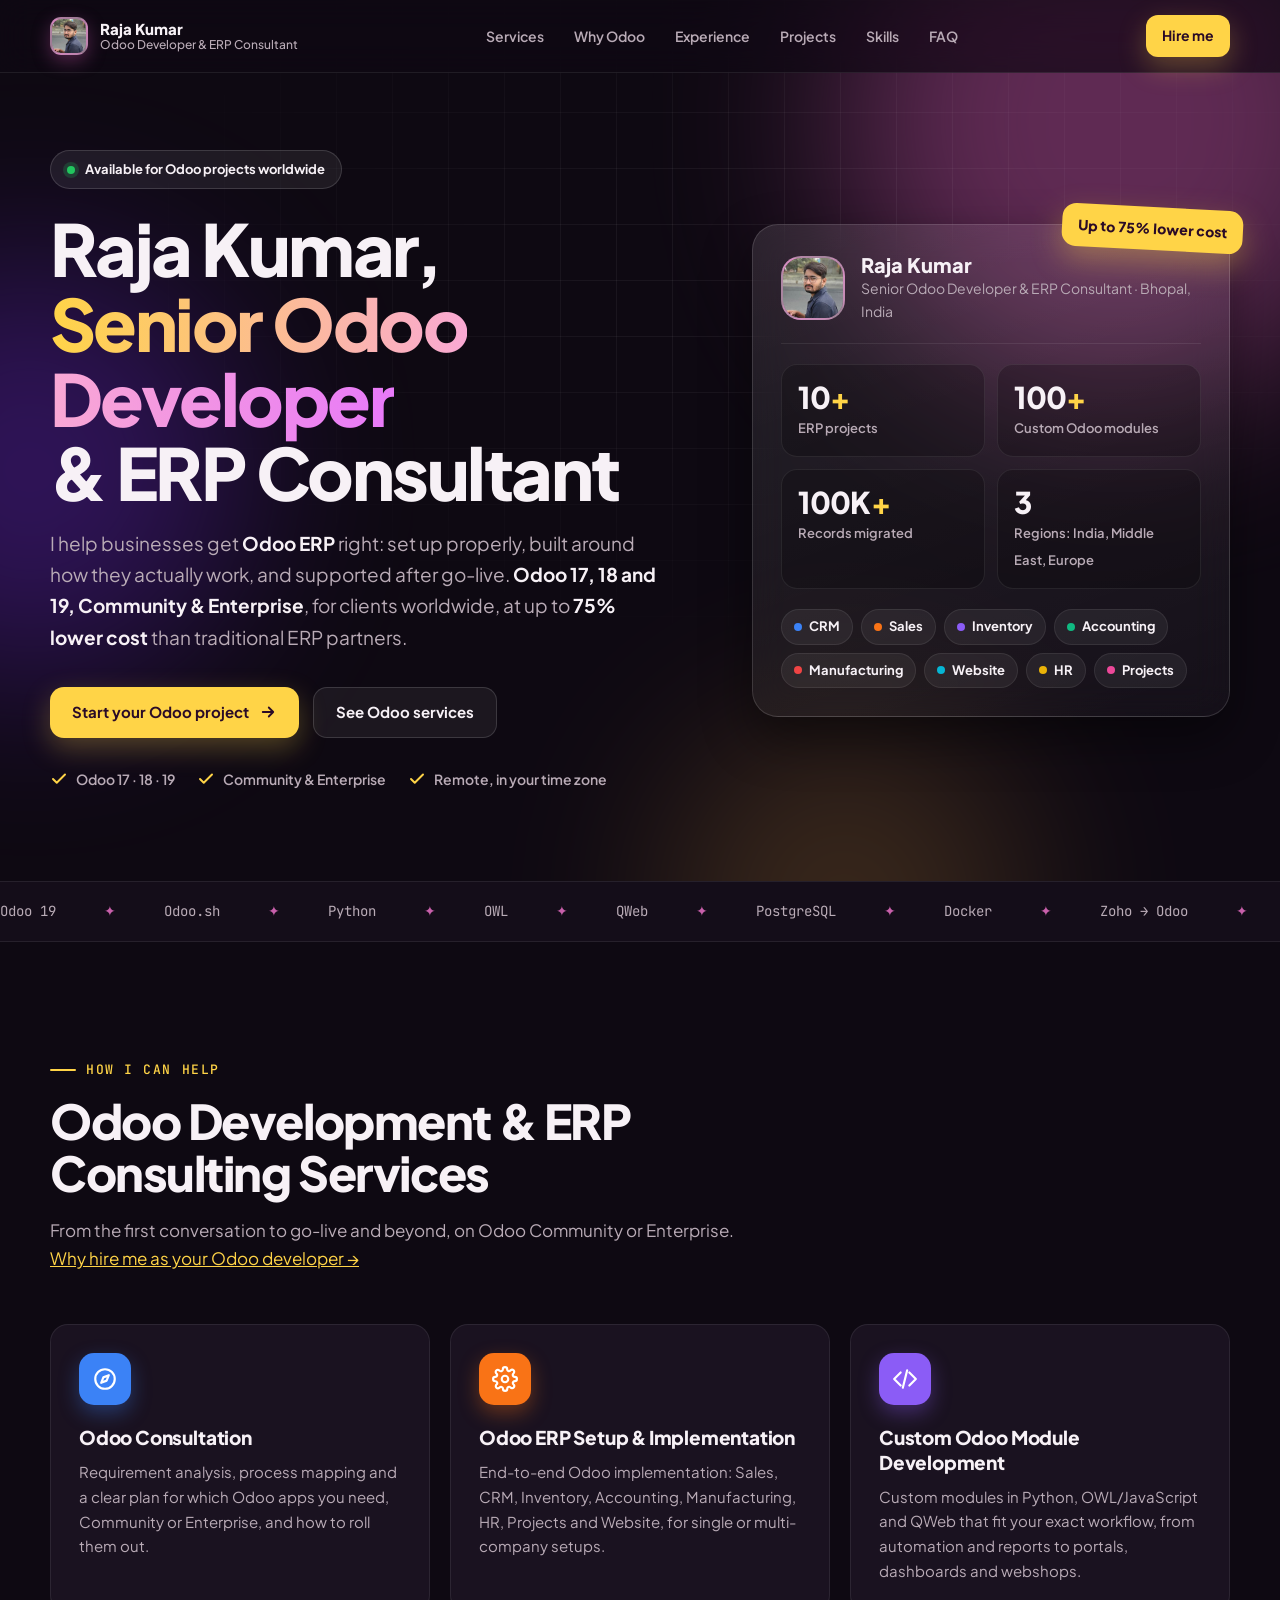
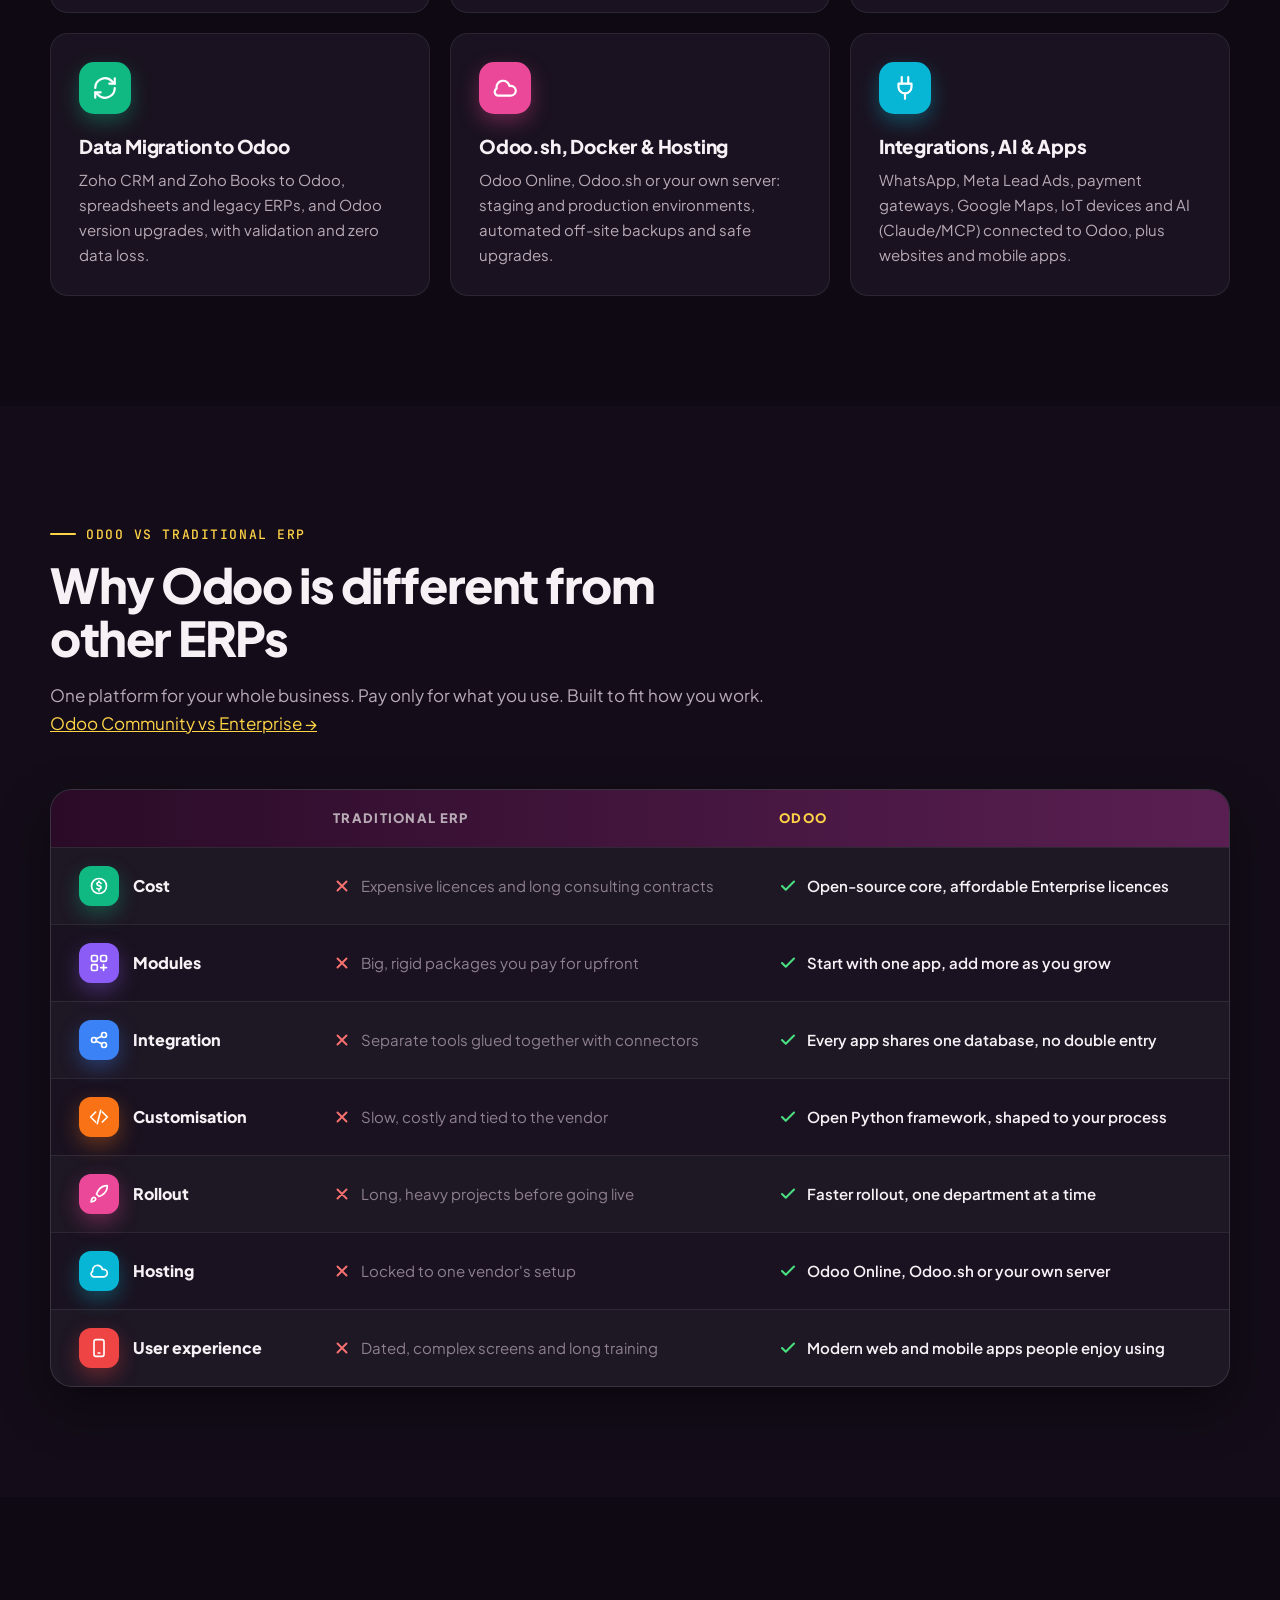
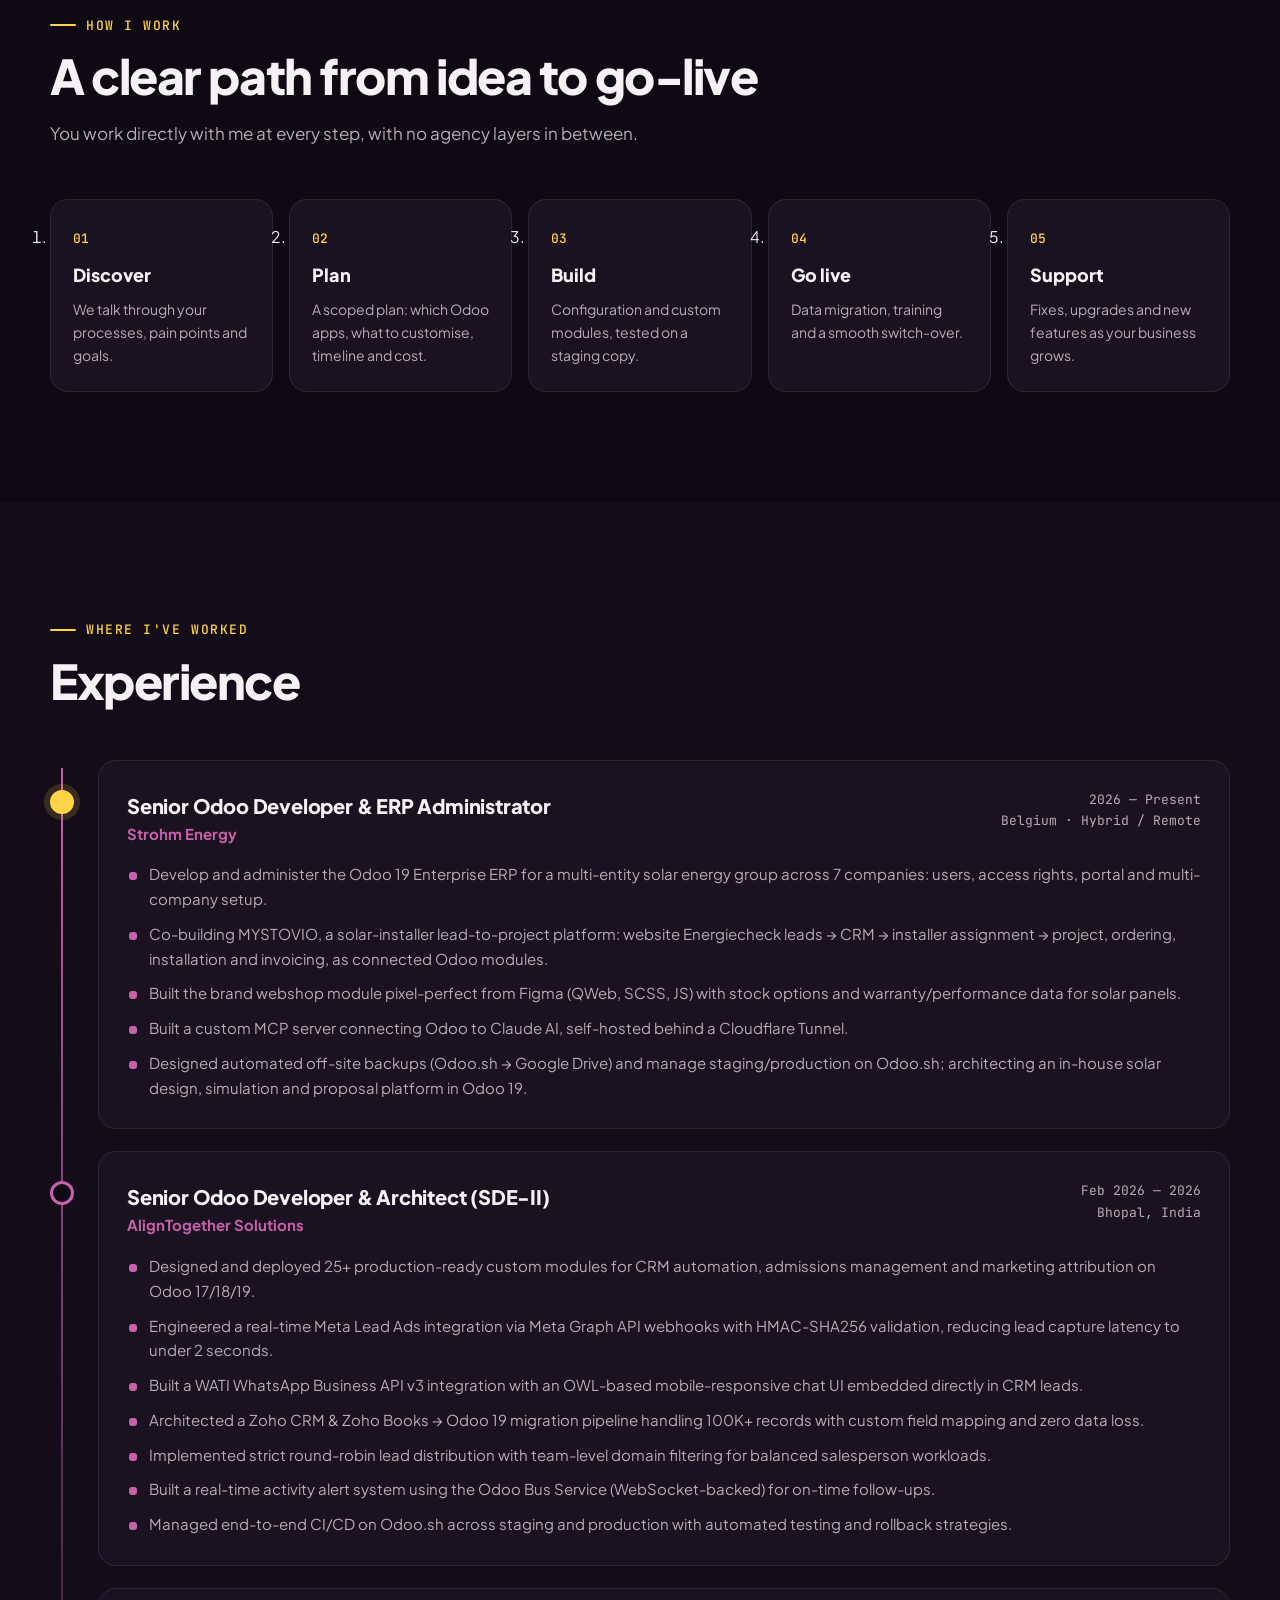
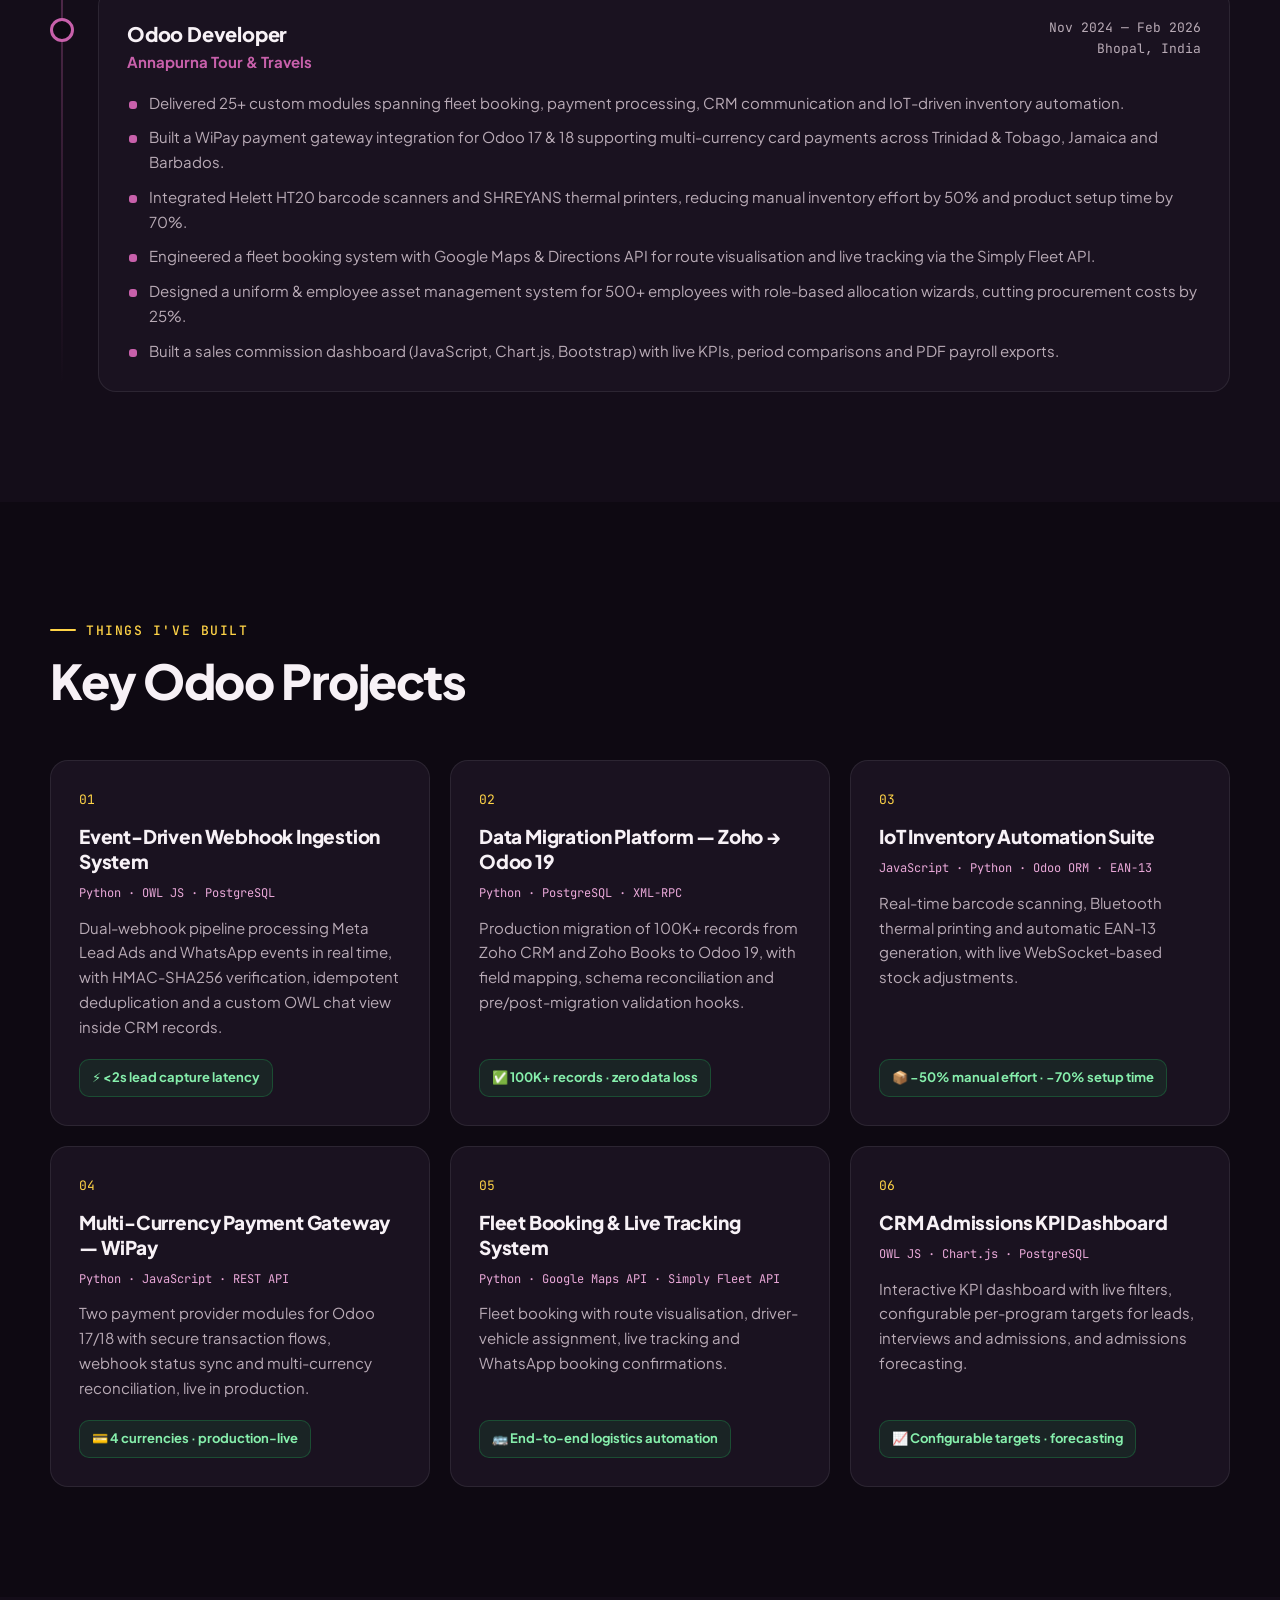
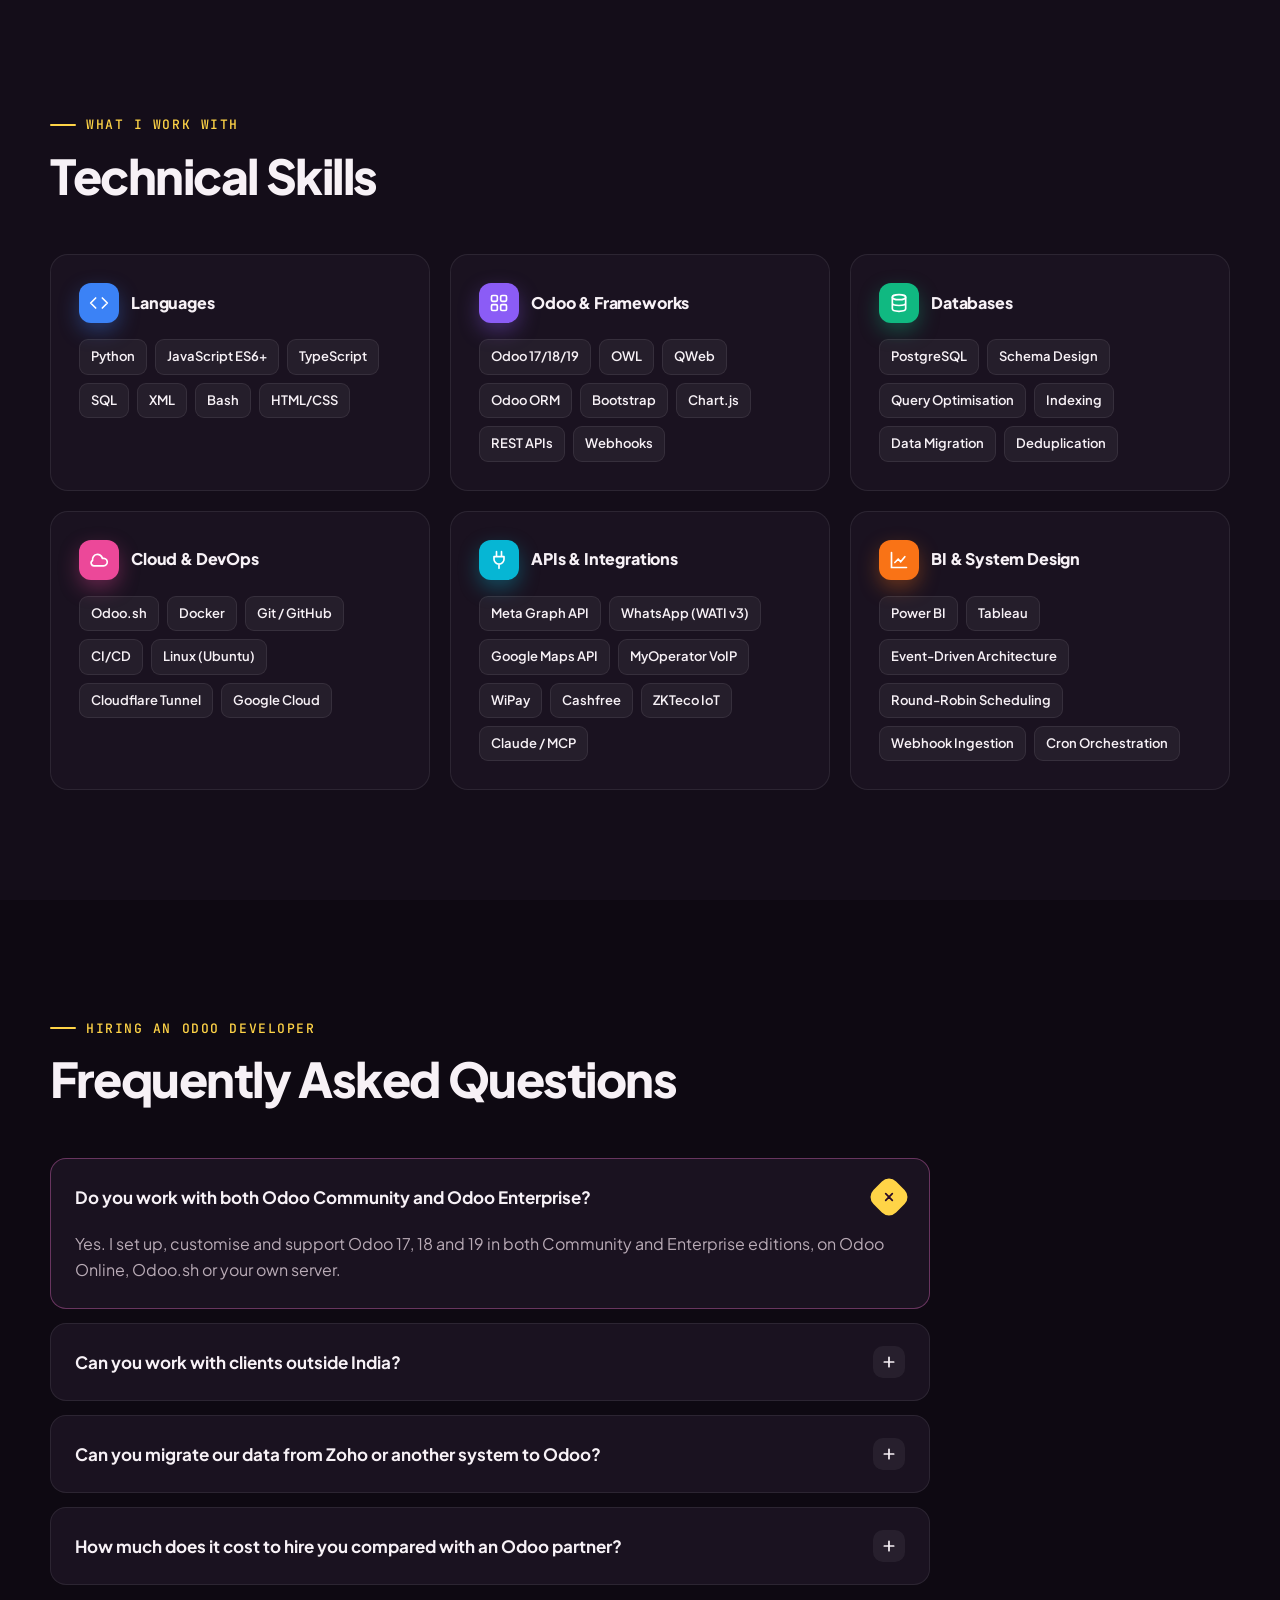
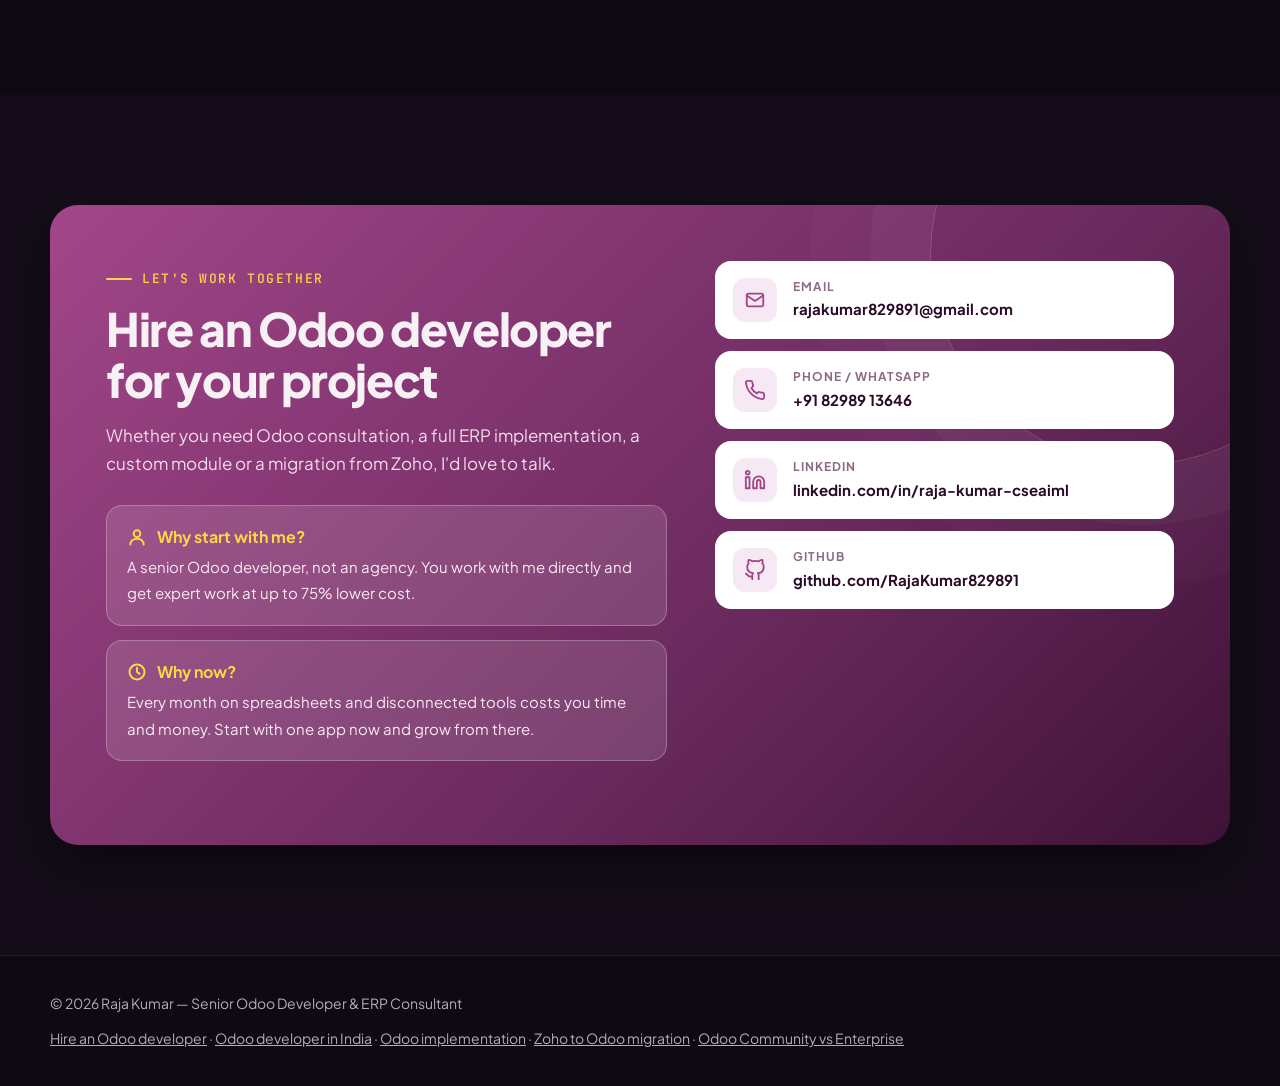
==== commit 53e20621: "Expand SEO: India, implementation and Community vs Enterprise pages - New pages: /odoo-developer-ind" ====
--- a/index.html
+++ b/index.html
@@ -3,8 +3,8 @@
 <head>
 <meta charset="UTF-8">
 <meta name="viewport" content="width=device-width, initial-scale=1.0">
-<title>Raja Kumar | Senior Odoo Developer & ERP Consultant (Odoo 17, 18, 19)</title>
-<meta name="description" content="Raja Kumar is a senior Odoo developer and ERP consultant for Odoo 17, 18 and 19, Community and Enterprise. Odoo implementation, custom modules, Zoho to Odoo migration, Odoo.sh hosting and integrations for clients worldwide.">
+<title>Raja Kumar | Senior Odoo Developer in India & ERP Consultant (Odoo 17, 18, 19)</title>
+<meta name="description" content="Raja Kumar is a senior Odoo developer and ERP consultant in India for Odoo 17, 18 and 19, Community and Enterprise. Odoo implementation, custom modules, Zoho to Odoo migration, Odoo.sh hosting and integrations for clients worldwide.">
 <meta name="author" content="Raja Kumar">
 <meta name="robots" content="index, follow, max-image-preview:large">
 <link rel="canonical" href="https://raja-portfolio-lyart.vercel.app/">
@@ -577,7 +577,7 @@
     <div class="section-head reveal">
       <span class="eyebrow">Odoo vs traditional ERP</span>
       <h2>Why Odoo is different from other ERPs</h2>
-      <p>One platform for your whole business. Pay only for what you use. Built to fit how you work.</p>
+      <p>One platform for your whole business. Pay only for what you use. Built to fit how you work. <a href="/blog/odoo-community-vs-enterprise/" style="color:var(--accent)">Odoo Community vs Enterprise →</a></p>
     </div>
     <div class="compare reveal" role="table" aria-label="Odoo compared with traditional ERP">
       <div class="cmp-row cmp-head" role="row">
@@ -865,7 +865,7 @@
 <footer>
   <div class="container foot">
     <span>© 2026 Raja Kumar — Senior Odoo Developer &amp; ERP Consultant</span>
-    <span><a href="/odoo-developer/">Hire an Odoo developer</a> · <a href="/zoho-to-odoo-migration/">Zoho to Odoo migration</a> · Bhopal, India · Remote, worldwide</span>
+    <span><a href="/odoo-developer/">Hire an Odoo developer</a> · <a href="/odoo-developer-india/">Odoo developer in India</a> · <a href="/odoo-implementation/">Odoo implementation</a> · <a href="/zoho-to-odoo-migration/">Zoho to Odoo migration</a> · <a href="/blog/odoo-community-vs-enterprise/">Odoo Community vs Enterprise</a></span>
   </div>
 </footer>
 
